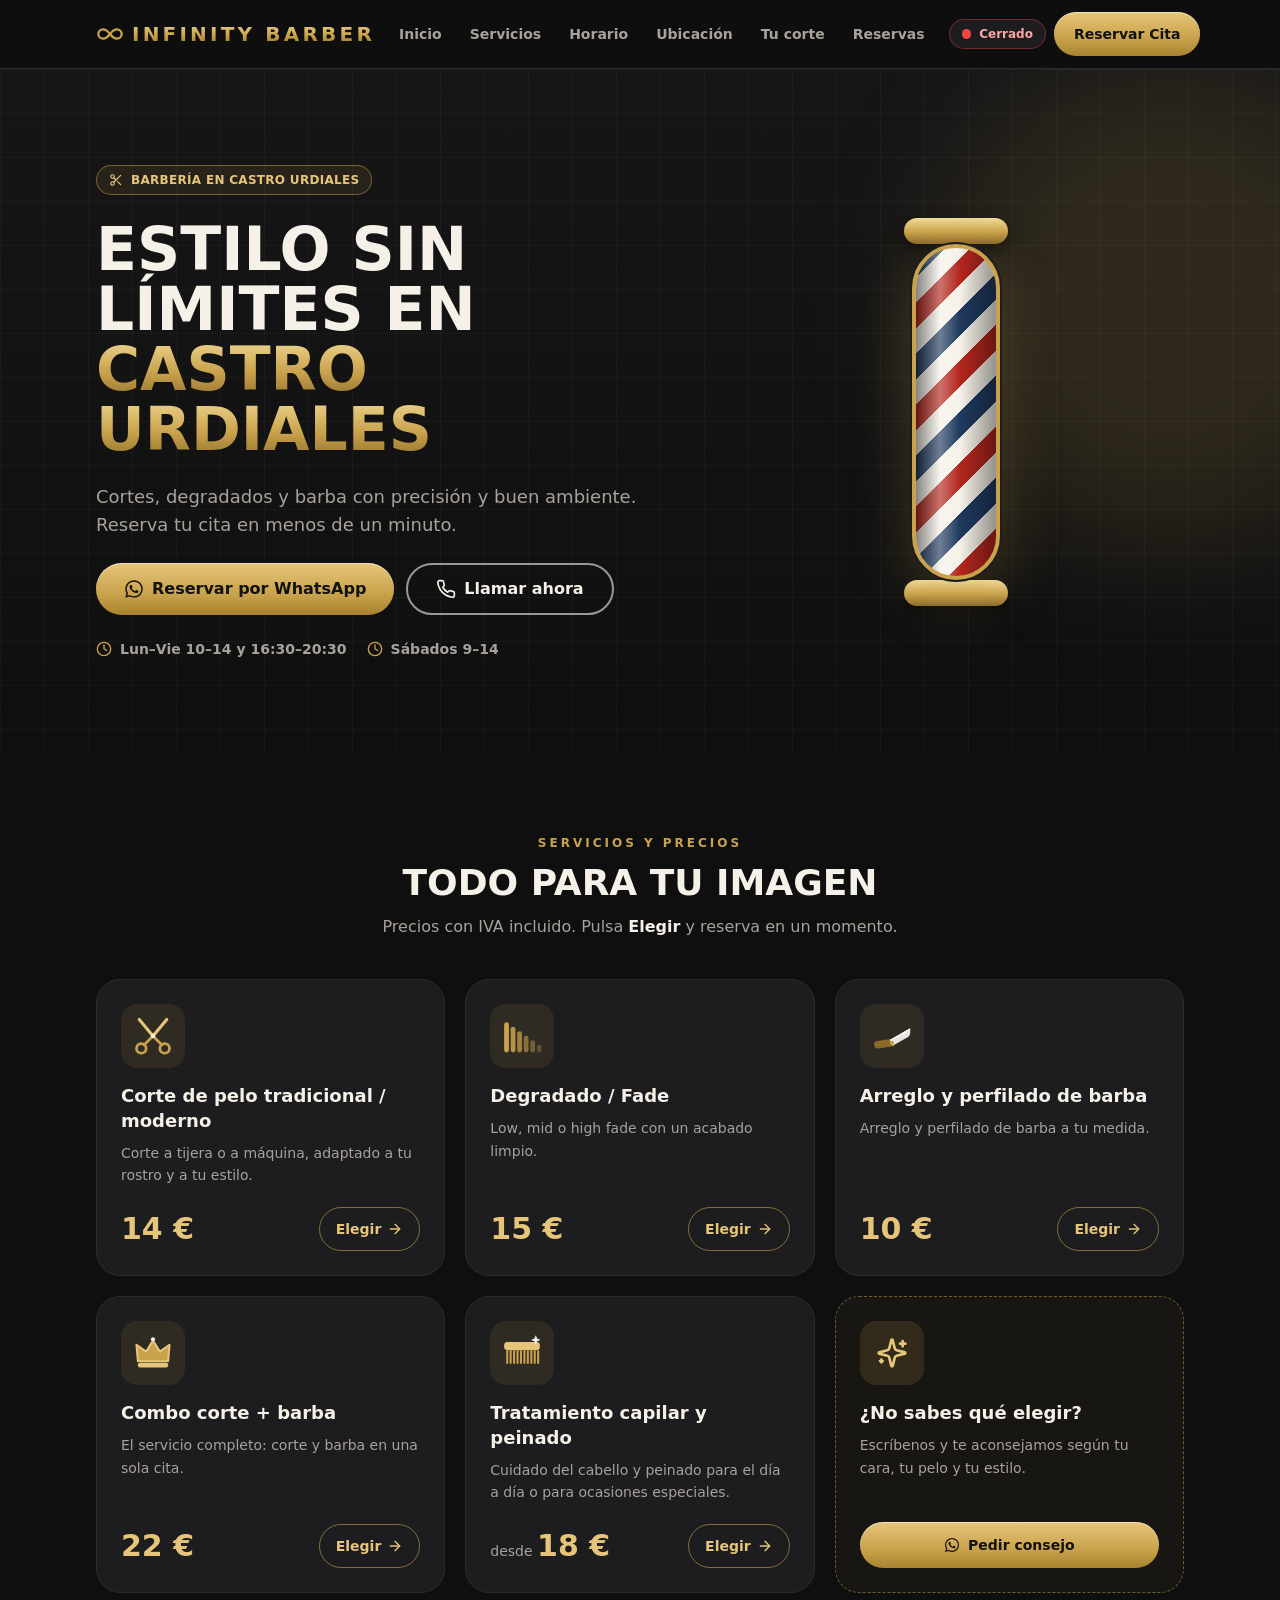
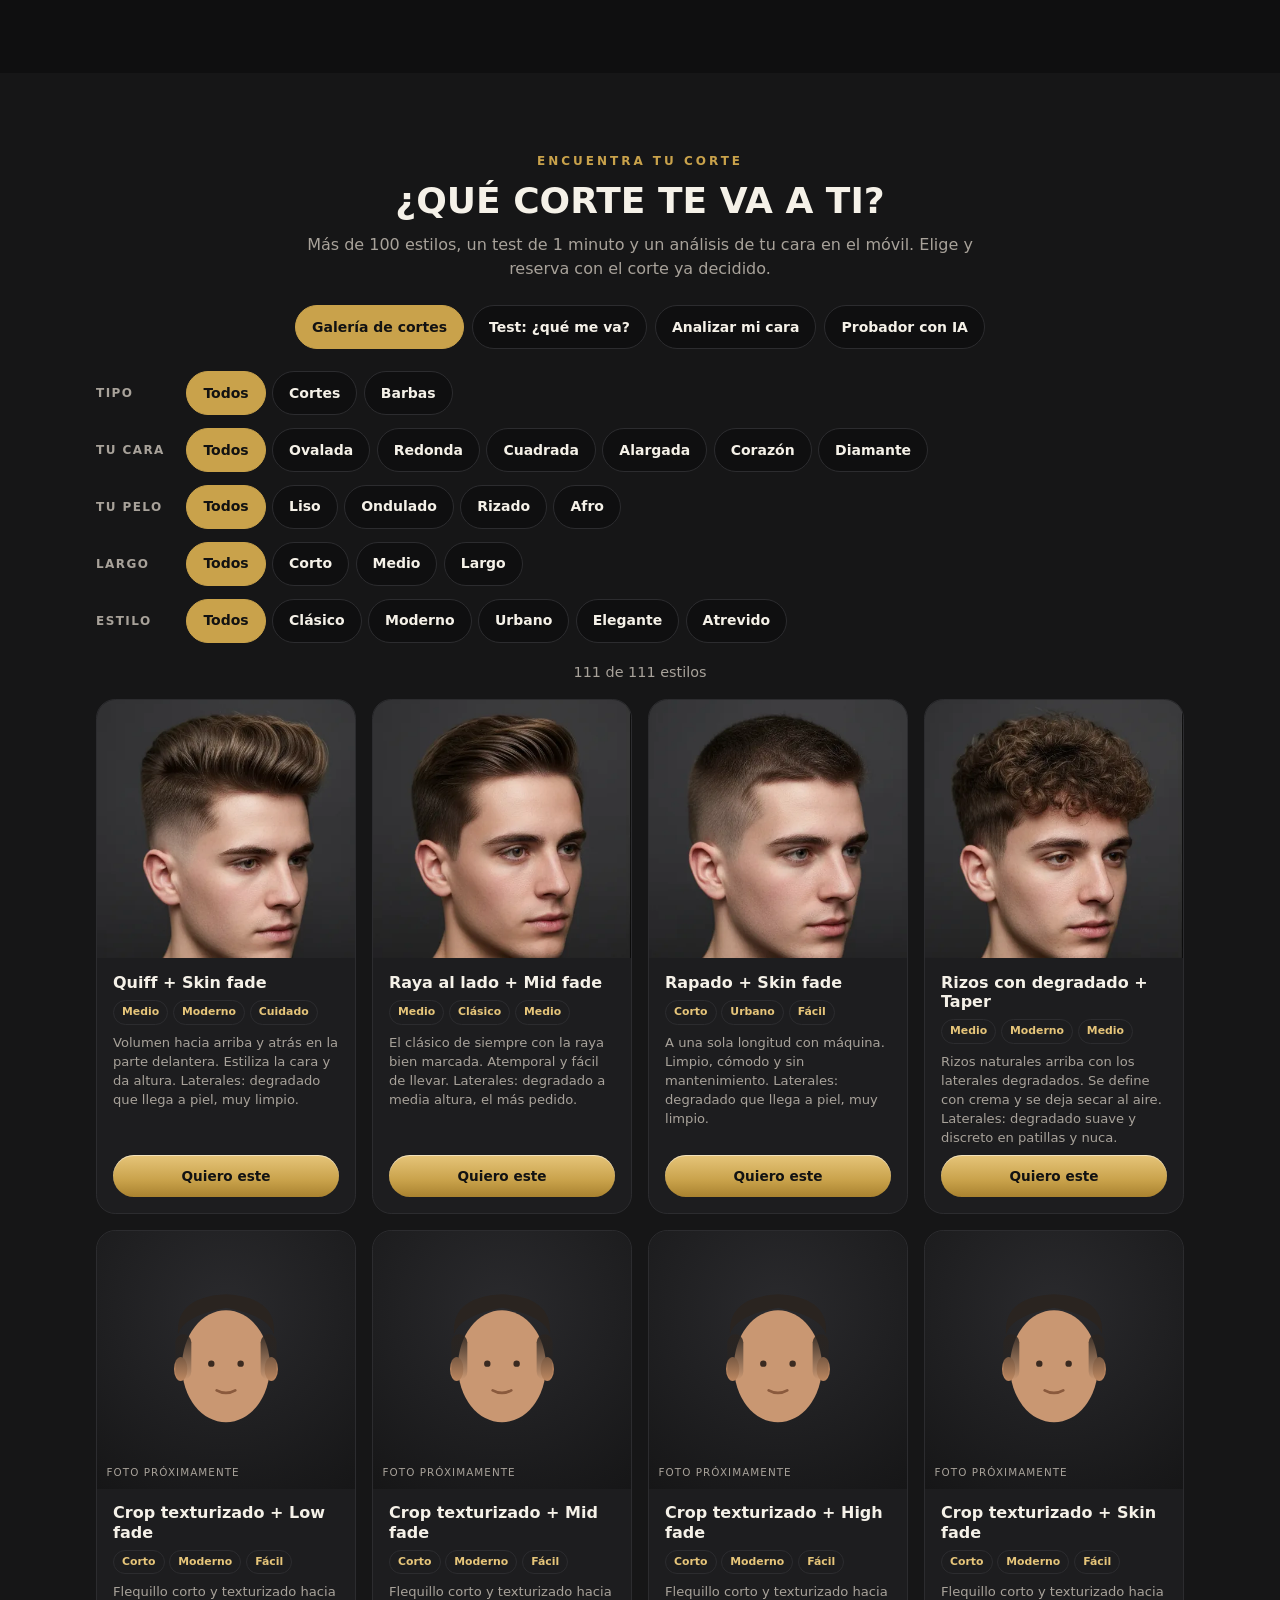
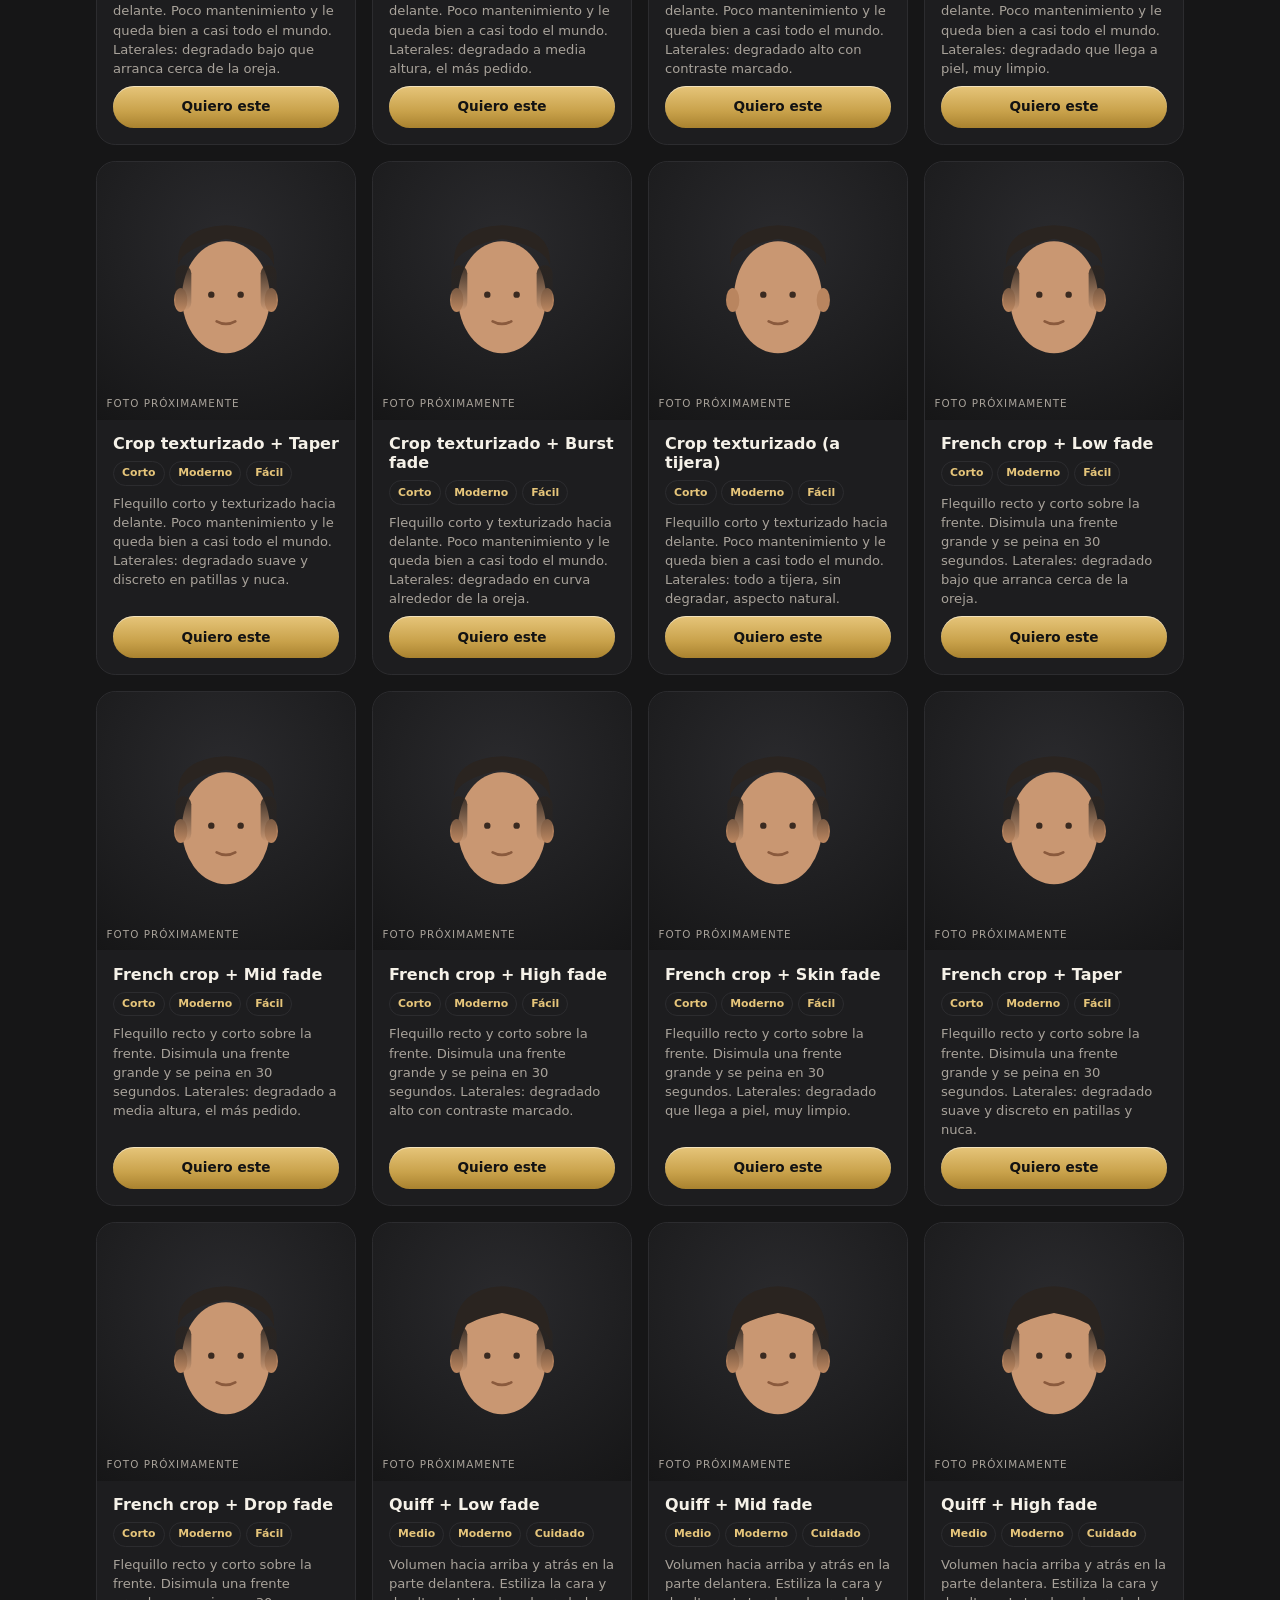
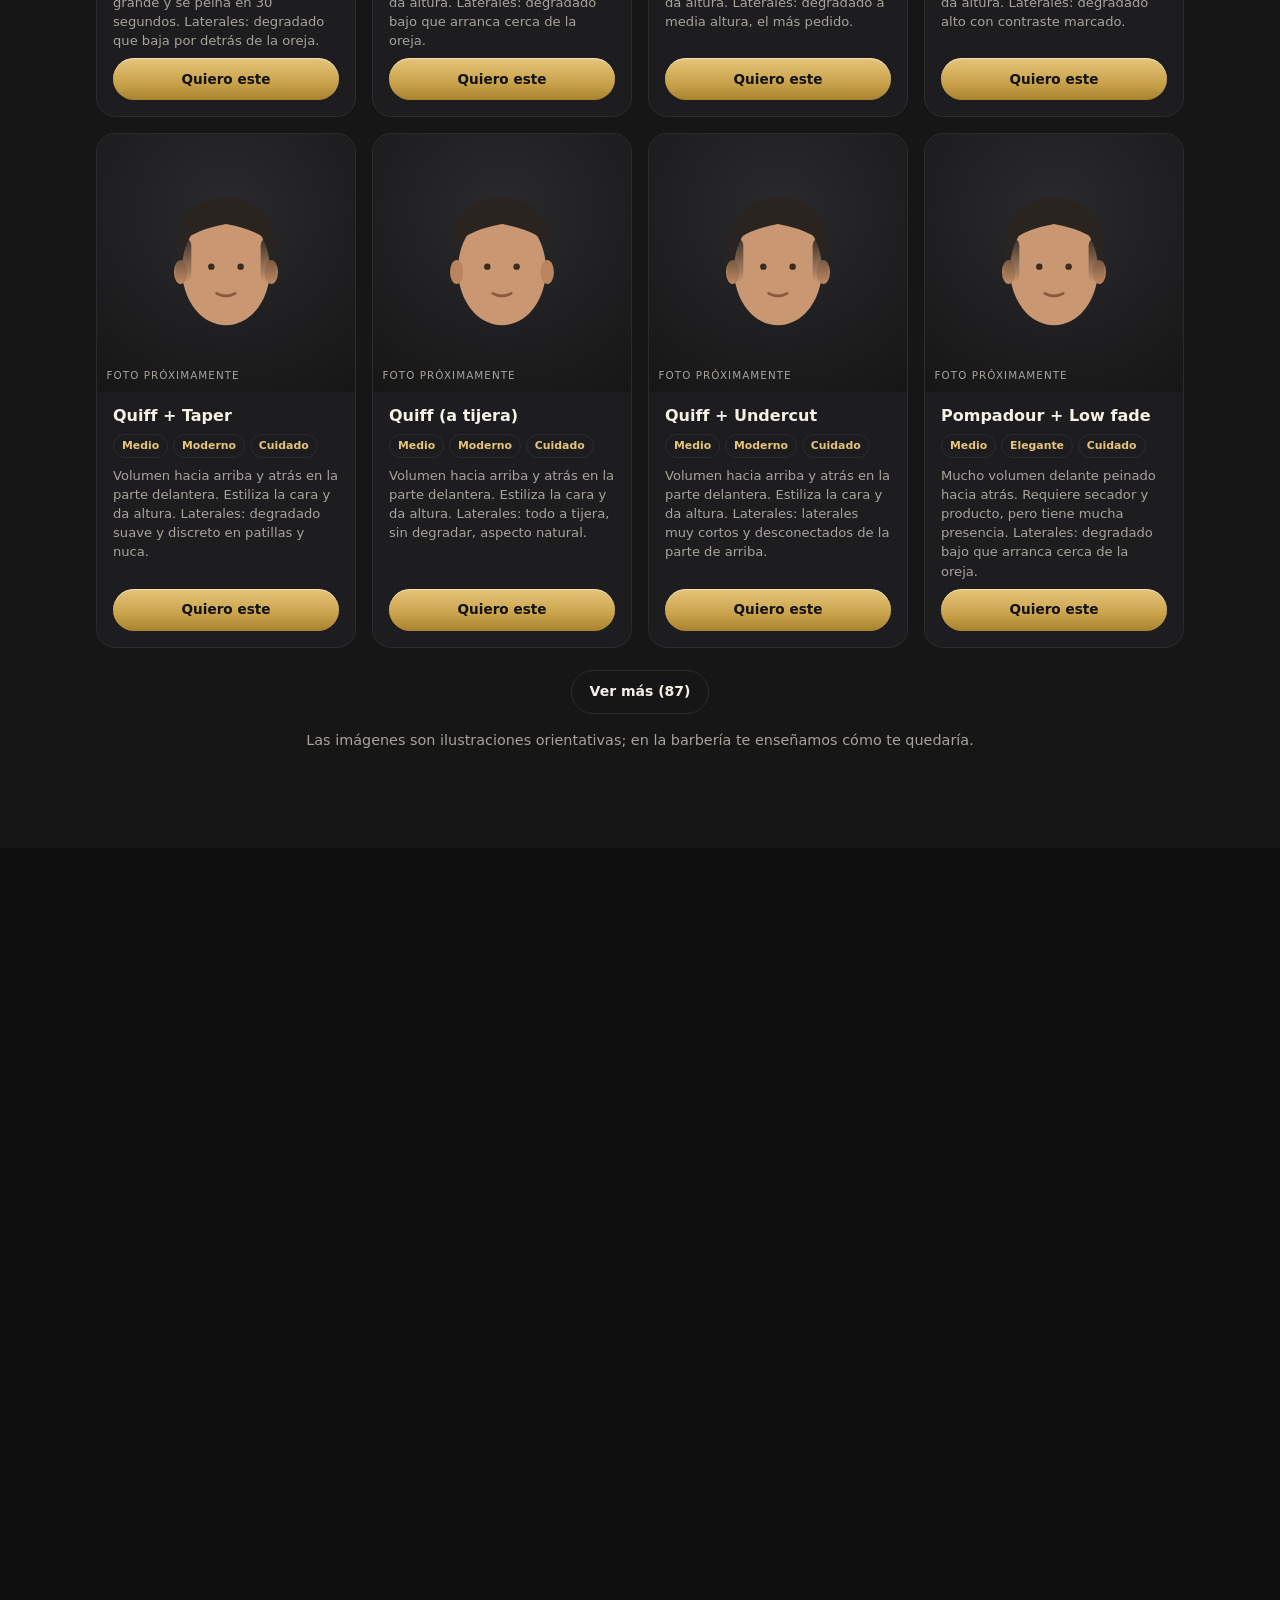
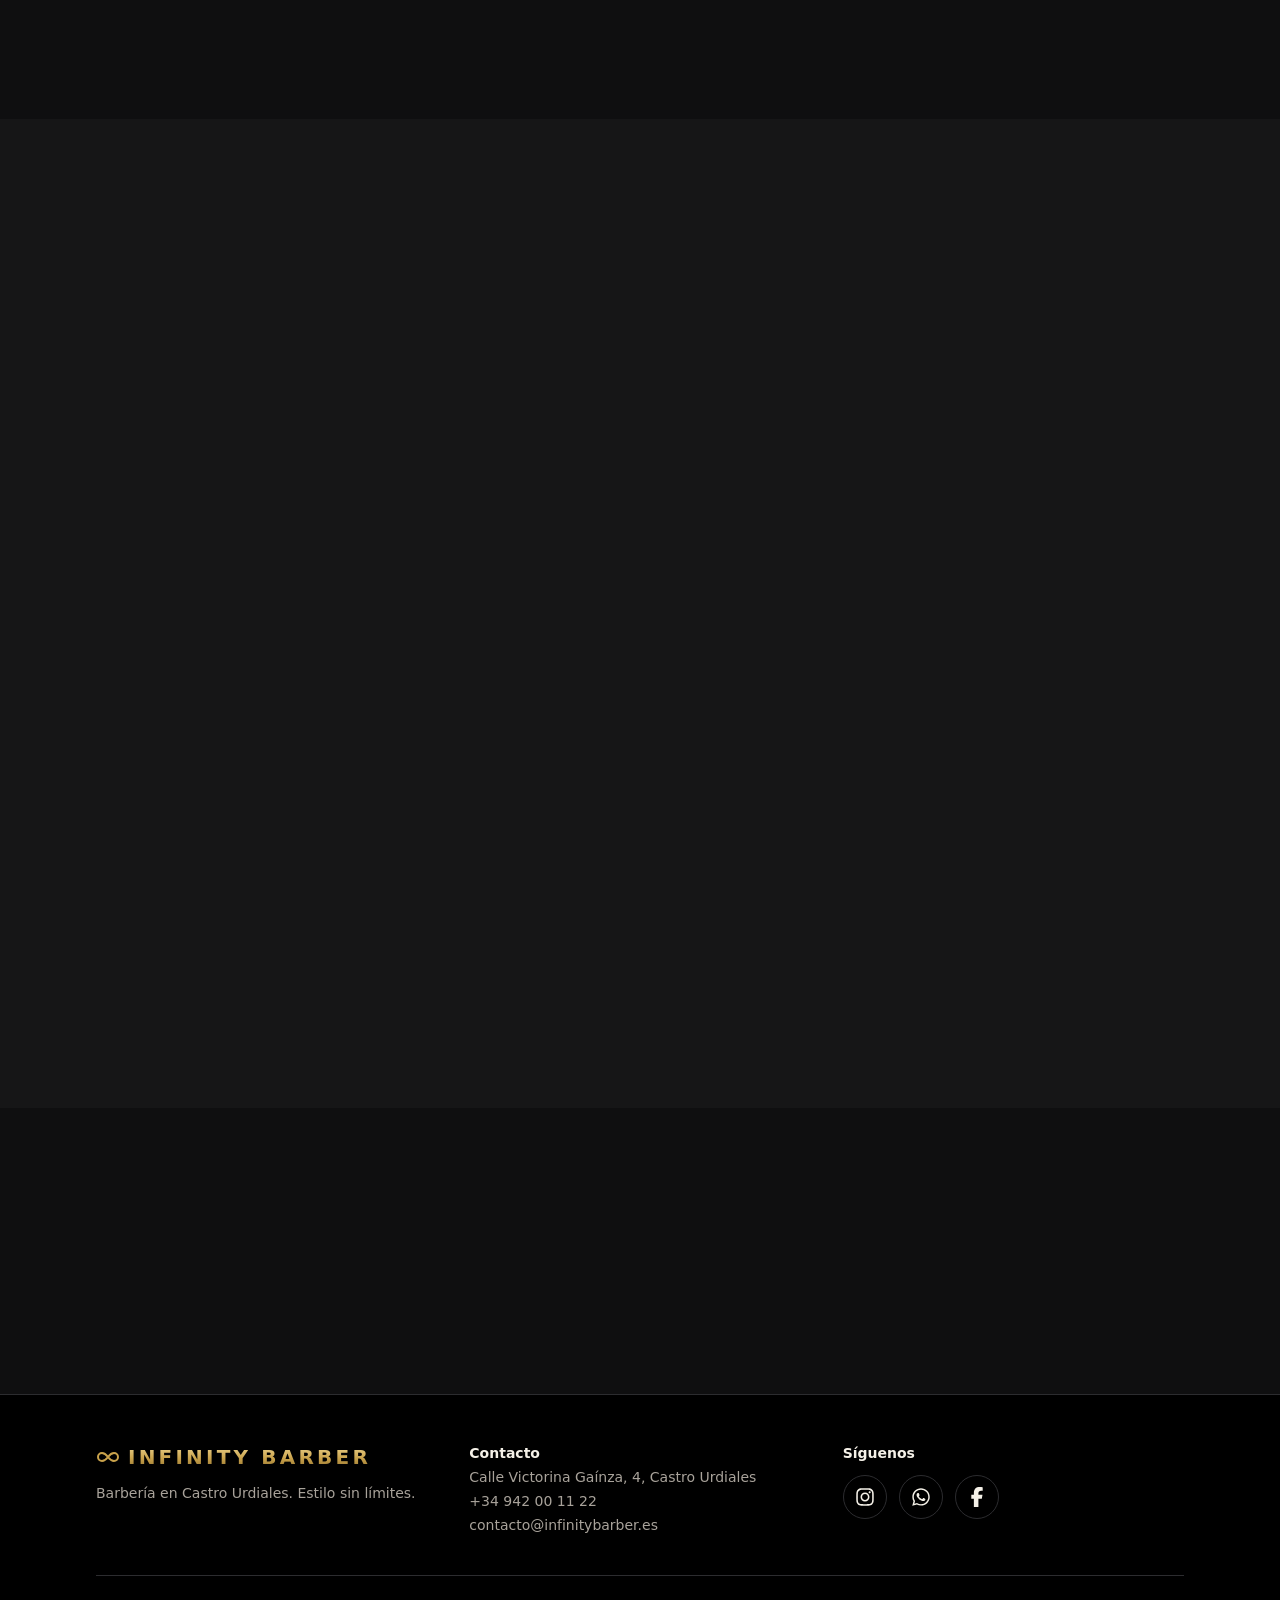
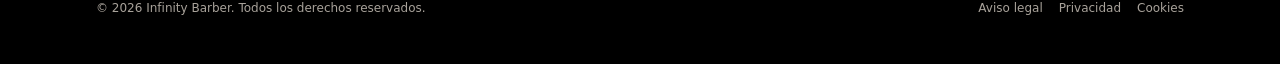
==== index.html @ 57708a1e "refactor(web): remove duplicated fade guide section Co-Authored-By: Claude Sonnet 5.5 <noreply@anthr" ====
<!DOCTYPE html>
<html lang="es" class="scroll-smooth">
<head>
<meta charset="utf-8">
<meta name="viewport" content="width=device-width, initial-scale=1">
<title>Barbería en Castro Urdiales | Infinity Barber</title>
<meta name="description" content="Infinity Barber, barbería en Castro Urdiales: cortes, degradados, arreglo de barba y peinados. Calle Victorina Gaínza, 4. Reserva tu cita por WhatsApp o teléfono.">
<meta name="robots" content="index, follow">
<meta name="theme-color" content="#0F0F10">
<link rel="icon" href="data:image/svg+xml,%3Csvg xmlns='http://www.w3.org/2000/svg' viewBox='0 0 64 64'%3E%3Crect width='64' height='64' rx='14' fill='%230F0F10'/%3E%3Cpath d='M16 32c0-7 5-12 11-12 8 0 10 24 21 24 6 0 8-5 8-12s-2-12-8-12c-11 0-13 24-21 24-6 0-11-5-11-12z' fill='none' stroke='%23C9A24B' stroke-width='5' stroke-linecap='round'/%3E%3C/svg%3E">
<meta property="og:type" content="website">
<meta property="og:title" content="Infinity Barber | Barbería en Castro Urdiales">
<meta property="og:description" content="Estilo sin límites en Castro Urdiales. Cortes, fades y barba. Reserva por WhatsApp.">
<meta property="og:locale" content="es_ES">
<style>*,:after,:before{--tw-border-spacing-x:0;--tw-border-spacing-y:0;--tw-translate-x:0;--tw-translate-y:0;--tw-rotate:0;--tw-skew-x:0;--tw-skew-y:0;--tw-scale-x:1;--tw-scale-y:1;--tw-pan-x: ;--tw-pan-y: ;--tw-pinch-zoom: ;--tw-scroll-snap-strictness:proximity;--tw-gradient-from-position: ;--tw-gradient-via-position: ;--tw-gradient-to-position: ;--tw-ordinal: ;--tw-slashed-zero: ;--tw-numeric-figure: ;--tw-numeric-spacing: ;--tw-numeric-fraction: ;--tw-ring-inset: ;--tw-ring-offset-width:0px;--tw-ring-offset-color:#fff;--tw-ring-color:rgba(59,130,246,.5);--tw-ring-offset-shadow:0 0 #0000;--tw-ring-shadow:0 0 #0000;--tw-shadow:0 0 #0000;--tw-shadow-colored:0 0 #0000;--tw-blur: ;--tw-brightness: ;--tw-contrast: ;--tw-grayscale: ;--tw-hue-rotate: ;--tw-invert: ;--tw-saturate: ;--tw-sepia: ;--tw-drop-shadow: ;--tw-backdrop-blur: ;--tw-backdrop-brightness: ;--tw-backdrop-contrast: ;--tw-backdrop-grayscale: ;--tw-backdrop-hue-rotate: ;--tw-backdrop-invert: ;--tw-backdrop-opacity: ;--tw-backdrop-saturate: ;--tw-backdrop-sepia: ;--tw-contain-size: ;--tw-contain-layout: ;--tw-contain-paint: ;--tw-contain-style: }::backdrop{--tw-border-spacing-x:0;--tw-border-spacing-y:0;--tw-translate-x:0;--tw-translate-y:0;--tw-rotate:0;--tw-skew-x:0;--tw-skew-y:0;--tw-scale-x:1;--tw-scale-y:1;--tw-pan-x: ;--tw-pan-y: ;--tw-pinch-zoom: ;--tw-scroll-snap-strictness:proximity;--tw-gradient-from-position: ;--tw-gradient-via-position: ;--tw-gradient-to-position: ;--tw-ordinal: ;--tw-slashed-zero: ;--tw-numeric-figure: ;--tw-numeric-spacing: ;--tw-numeric-fraction: ;--tw-ring-inset: ;--tw-ring-offset-width:0px;--tw-ring-offset-color:#fff;--tw-ring-color:rgba(59,130,246,.5);--tw-ring-offset-shadow:0 0 #0000;--tw-ring-shadow:0 0 #0000;--tw-shadow:0 0 #0000;--tw-shadow-colored:0 0 #0000;--tw-blur: ;--tw-brightness: ;--tw-contrast: ;--tw-grayscale: ;--tw-hue-rotate: ;--tw-invert: ;--tw-saturate: ;--tw-sepia: ;--tw-drop-shadow: ;--tw-backdrop-blur: ;--tw-backdrop-brightness: ;--tw-backdrop-contrast: ;--tw-backdrop-grayscale: ;--tw-backdrop-hue-rotate: ;--tw-backdrop-invert: ;--tw-backdrop-opacity: ;--tw-backdrop-saturate: ;--tw-backdrop-sepia: ;--tw-contain-size: ;--tw-contain-layout: ;--tw-contain-paint: ;--tw-contain-style: }/*! tailwindcss v3.4.19 | MIT License | https://tailwindcss.com*/*,:after,:before{box-sizing:border-box;border:0 solid #e5e7eb}:after,:before{--tw-content:""}:host,html{line-height:1.5;-webkit-text-size-adjust:100%;-moz-tab-size:4;-o-tab-size:4;tab-size:4;font-family:system-ui,-apple-system,Segoe UI,Roboto,Helvetica Neue,Arial,sans-serif;font-feature-settings:normal;font-variation-settings:normal;-webkit-tap-highlight-color:transparent}body{margin:0;line-height:inherit}hr{height:0;color:inherit;border-top-width:1px}abbr:where([title]){-webkit-text-decoration:underline dotted;text-decoration:underline dotted}h1,h2,h3,h4,h5,h6{font-size:inherit;font-weight:inherit}a{color:inherit;text-decoration:inherit}b,strong{font-weight:bolder}code,kbd,pre,samp{font-family:ui-monospace,SFMono-Regular,Menlo,Monaco,Consolas,Liberation Mono,Courier New,monospace;font-feature-settings:normal;font-variation-settings:normal;font-size:1em}small{font-size:80%}sub,sup{font-size:75%;line-height:0;position:relative;vertical-align:baseline}sub{bottom:-.25em}sup{top:-.5em}table{text-indent:0;border-color:inherit;border-collapse:collapse}button,input,optgroup,select,textarea{font-family:inherit;font-feature-settings:inherit;font-variation-settings:inherit;font-size:100%;font-weight:inherit;line-height:inherit;letter-spacing:inherit;color:inherit;margin:0;padding:0}button,select{text-transform:none}button,input:where([type=button]),input:where([type=reset]),input:where([type=submit]){-webkit-appearance:button;background-color:transparent;background-image:none}:-moz-focusring{outline:auto}:-moz-ui-invalid{box-shadow:none}progress{vertical-align:baseline}::-webkit-inner-spin-button,::-webkit-outer-spin-button{height:auto}[type=search]{-webkit-appearance:textfield;outline-offset:-2px}::-webkit-search-decoration{-webkit-appearance:none}::-webkit-file-upload-button{-webkit-appearance:button;font:inherit}summary{display:list-item}blockquote,dd,dl,figure,h1,h2,h3,h4,h5,h6,hr,p,pre{margin:0}fieldset{margin:0}fieldset,legend{padding:0}menu,ol,ul{list-style:none;margin:0;padding:0}dialog{padding:0}textarea{resize:vertical}input::-moz-placeholder,textarea::-moz-placeholder{opacity:1;color:#9ca3af}input::placeholder,textarea::placeholder{opacity:1;color:#9ca3af}[role=button],button{cursor:pointer}:disabled{cursor:default}audio,canvas,embed,iframe,img,object,svg,video{display:block;vertical-align:middle}img,video{max-width:100%;height:auto}[hidden]:where(:not([hidden=until-found])){display:none}.sr-only{position:absolute;width:1px;height:1px;padding:0;margin:-1px;overflow:hidden;clip:rect(0,0,0,0);white-space:nowrap;border-width:0}.fixed{position:fixed}.absolute{position:absolute}.relative{position:relative}.sticky{position:sticky}.inset-0{inset:0}.inset-x-0{left:0;right:0}.-right-32{right:-8rem}.bottom-0{bottom:0}.top-0{top:0}.isolate{isolation:isolate}.-z-10{z-index:-10}.-z-20{z-index:-20}.z-50{z-index:50}.mx-auto{margin-left:auto;margin-right:auto}.mb-4{margin-bottom:1rem}.mt-1{margin-top:.25rem}.mt-10{margin-top:2.5rem}.mt-2{margin-top:.5rem}.mt-3{margin-top:.75rem}.mt-4{margin-top:1rem}.mt-5{margin-top:1.25rem}.mt-6{margin-top:1.5rem}.block{display:block}.flex{display:flex}.inline-flex{display:inline-flex}.table{display:table}.grid{display:grid}.hidden{display:none}.aspect-square{aspect-ratio:1/1}.h-10{height:2.5rem}.h-11{height:2.75rem}.h-16{height:4rem}.h-3\.5{height:.875rem}.h-4{height:1rem}.h-5{height:1.25rem}.h-6{height:1.5rem}.h-7{height:1.75rem}.h-8{height:2rem}.h-\[30rem\]{height:30rem}.h-full{height:100%}.max-h-\[85vh\]{max-height:85vh}.min-h-\[1\.25rem\]{min-height:1.25rem}.min-h-\[360px\]{min-height:360px}.min-h-\[44px\]{min-height:44px}.min-h-\[46px\]{min-height:46px}.min-h-\[48px\]{min-height:48px}.min-h-\[50px\]{min-height:50px}.min-h-\[52px\]{min-height:52px}.min-h-\[54px\]{min-height:54px}.w-10{width:2.5rem}.w-11{width:2.75rem}.w-16{width:4rem}.w-3\.5{width:.875rem}.w-4{width:1rem}.w-5{width:1.25rem}.w-6{width:1.5rem}.w-7{width:1.75rem}.w-8{width:2rem}.w-\[30rem\]{width:30rem}.w-\[calc\(100\%-2rem\)\]{width:calc(100% - 2rem)}.w-full{width:100%}.max-w-2xl{max-width:42rem}.max-w-3xl{max-width:48rem}.max-w-5xl{max-width:64rem}.max-w-6xl{max-width:72rem}.max-w-sm{max-width:24rem}.max-w-xl{max-width:36rem}.flex-1{flex:1 1 0%}.flex-none{flex:none}.transform{transform:translate(var(--tw-translate-x),var(--tw-translate-y)) rotate(var(--tw-rotate)) skewX(var(--tw-skew-x)) skewY(var(--tw-skew-y)) scaleX(var(--tw-scale-x)) scaleY(var(--tw-scale-y))}.cursor-pointer{cursor:pointer}.scroll-mt-24{scroll-margin-top:6rem}.list-disc{list-style-type:disc}.flex-col{flex-direction:column}.flex-wrap{flex-wrap:wrap}.items-start{align-items:flex-start}.items-center{align-items:center}.justify-center{justify-content:center}.justify-between{justify-content:space-between}.gap-1{gap:.25rem}.gap-1\.5{gap:.375rem}.gap-10{gap:2.5rem}.gap-2{gap:.5rem}.gap-3{gap:.75rem}.gap-4{gap:1rem}.gap-5{gap:1.25rem}.gap-6{gap:1.5rem}.gap-8{gap:2rem}.gap-x-5{-moz-column-gap:1.25rem;column-gap:1.25rem}.gap-y-2{row-gap:.5rem}.space-y-1>:not([hidden])~:not([hidden]){--tw-space-y-reverse:0;margin-top:calc(.25rem*(1 - var(--tw-space-y-reverse)));margin-bottom:calc(.25rem*var(--tw-space-y-reverse))}.space-y-1\.5>:not([hidden])~:not([hidden]){--tw-space-y-reverse:0;margin-top:calc(.375rem*(1 - var(--tw-space-y-reverse)));margin-bottom:calc(.375rem*var(--tw-space-y-reverse))}.space-y-2>:not([hidden])~:not([hidden]){--tw-space-y-reverse:0;margin-top:calc(.5rem*(1 - var(--tw-space-y-reverse)));margin-bottom:calc(.5rem*var(--tw-space-y-reverse))}.space-y-4>:not([hidden])~:not([hidden]){--tw-space-y-reverse:0;margin-top:calc(1rem*(1 - var(--tw-space-y-reverse)));margin-bottom:calc(1rem*var(--tw-space-y-reverse))}.space-y-5>:not([hidden])~:not([hidden]){--tw-space-y-reverse:0;margin-top:calc(1.25rem*(1 - var(--tw-space-y-reverse)));margin-bottom:calc(1.25rem*var(--tw-space-y-reverse))}.space-y-6>:not([hidden])~:not([hidden]){--tw-space-y-reverse:0;margin-top:calc(1.5rem*(1 - var(--tw-space-y-reverse)));margin-bottom:calc(1.5rem*var(--tw-space-y-reverse))}.overflow-hidden{overflow:hidden}.overflow-y-auto{overflow-y:auto}.scroll-smooth{scroll-behavior:smooth}.whitespace-nowrap{white-space:nowrap}.break-all{word-break:break-all}.rounded{border-radius:.25rem}.rounded-2xl{border-radius:1rem}.rounded-3xl{border-radius:1.5rem}.rounded-\[calc\(1\.5rem-1px\)\]{border-radius:calc(1.5rem - 1px)}.rounded-full{border-radius:9999px}.rounded-xl{border-radius:.75rem}.border{border-width:1px}.border-0{border-width:0}.border-2{border-width:2px}.border-b{border-bottom-width:1px}.border-t{border-top-width:1px}.border-dashed{border-style:dashed}.border-bone\/60{border-color:hsla(42,39%,94%,.6)}.border-gold{--tw-border-opacity:1;border-color:rgb(201 162 75/var(--tw-border-opacity,1))}.border-gold\/50{border-color:rgba(201,162,75,.5)}.border-gold\/60{border-color:rgba(201,162,75,.6)}.border-line{--tw-border-opacity:1;border-color:rgb(44 44 47/var(--tw-border-opacity,1))}.border-white\/20{border-color:hsla(0,0%,100%,.2)}.bg-black{--tw-bg-opacity:1;background-color:rgb(0 0 0/var(--tw-bg-opacity,1))}.bg-bone{--tw-bg-opacity:1;background-color:rgb(245 241 232/var(--tw-bg-opacity,1))}.bg-card{--tw-bg-opacity:1;background-color:rgb(29 29 31/var(--tw-bg-opacity,1))}.bg-coal{--tw-bg-opacity:1;background-color:rgb(22 22 23/var(--tw-bg-opacity,1))}.bg-gold{--tw-bg-opacity:1;background-color:rgb(201 162 75/var(--tw-bg-opacity,1))}.bg-gold\/10{background-color:rgba(201,162,75,.1)}.bg-gold\/15{background-color:rgba(201,162,75,.15)}.bg-gold\/20{background-color:rgba(201,162,75,.2)}.bg-gold\/5{background-color:rgba(201,162,75,.05)}.bg-ink{--tw-bg-opacity:1;background-color:rgb(15 15 16/var(--tw-bg-opacity,1))}.bg-ink\/90{background-color:rgba(15,15,16,.9)}.bg-ink\/95{background-color:rgba(15,15,16,.95)}.bg-gradient-to-b{background-image:linear-gradient(to bottom,var(--tw-gradient-stops))}.bg-gradient-to-br{background-image:linear-gradient(to bottom right,var(--tw-gradient-stops))}.from-card{--tw-gradient-from:#1d1d1f var(--tw-gradient-from-position);--tw-gradient-to:rgba(29,29,31,0) var(--tw-gradient-to-position);--tw-gradient-stops:var(--tw-gradient-from),var(--tw-gradient-to)}.from-coal{--tw-gradient-from:#161617 var(--tw-gradient-from-position);--tw-gradient-to:rgba(22,22,23,0) var(--tw-gradient-to-position);--tw-gradient-stops:var(--tw-gradient-from),var(--tw-gradient-to)}.from-gold{--tw-gradient-from:#c9a24b var(--tw-gradient-from-position);--tw-gradient-to:rgba(201,162,75,0) var(--tw-gradient-to-position);--tw-gradient-stops:var(--tw-gradient-from),var(--tw-gradient-to)}.via-gold-dark{--tw-gradient-to:rgba(138,106,42,0) var(--tw-gradient-to-position);--tw-gradient-stops:var(--tw-gradient-from),#8a6a2a var(--tw-gradient-via-position),var(--tw-gradient-to)}.to-gold\/40{--tw-gradient-to:rgba(201,162,75,.4) var(--tw-gradient-to-position)}.to-ink{--tw-gradient-to:#0f0f10 var(--tw-gradient-to-position)}.p-0{padding:0}.p-2\.5{padding:.625rem}.p-3{padding:.75rem}.p-5{padding:1.25rem}.p-6{padding:1.5rem}.p-px{padding:1px}.px-1{padding-left:.25rem;padding-right:.25rem}.px-3{padding-left:.75rem;padding-right:.75rem}.px-4{padding-left:1rem;padding-right:1rem}.px-5{padding-left:1.25rem;padding-right:1.25rem}.px-6{padding-left:1.5rem;padding-right:1.5rem}.px-7{padding-left:1.75rem;padding-right:1.75rem}.py-1\.5{padding-top:.375rem;padding-bottom:.375rem}.py-12{padding-top:3rem;padding-bottom:3rem}.py-14{padding-top:3.5rem;padding-bottom:3.5rem}.py-2{padding-top:.5rem;padding-bottom:.5rem}.py-3{padding-top:.75rem;padding-bottom:.75rem}.pb-24{padding-bottom:6rem}.pl-5{padding-left:1.25rem}.pr-4{padding-right:1rem}.pt-6{padding-top:1.5rem}.text-left{text-align:left}.text-center{text-align:center}.font-sans{font-family:system-ui,-apple-system,Segoe UI,Roboto,Helvetica Neue,Arial,sans-serif}.text-2xl{font-size:1.5rem;line-height:2rem}.text-3xl{font-size:1.875rem;line-height:2.25rem}.text-4xl{font-size:2.25rem;line-height:2.5rem}.text-base{font-size:1rem;line-height:1.5rem}.text-lg{font-size:1.125rem;line-height:1.75rem}.text-sm{font-size:.875rem;line-height:1.25rem}.text-xl{font-size:1.25rem;line-height:1.75rem}.text-xs{font-size:.75rem;line-height:1rem}.font-black{font-weight:900}.font-bold{font-weight:700}.font-extrabold{font-weight:800}.font-normal{font-weight:400}.font-semibold{font-weight:600}.uppercase{text-transform:uppercase}.not-italic{font-style:normal}.leading-\[1\.02\]{line-height:1.02}.leading-relaxed{line-height:1.625}.leading-snug{line-height:1.375}.leading-tight{line-height:1.25}.tracking-\[0\.16em\]{letter-spacing:.16em}.tracking-\[0\.25em\]{letter-spacing:.25em}.tracking-wide{letter-spacing:.025em}.text-bone{--tw-text-opacity:1;color:rgb(245 241 232/var(--tw-text-opacity,1))}.text-gold{--tw-text-opacity:1;color:rgb(201 162 75/var(--tw-text-opacity,1))}.text-gold-light{--tw-text-opacity:1;color:rgb(230 197 122/var(--tw-text-opacity,1))}.text-ink{--tw-text-opacity:1;color:rgb(15 15 16/var(--tw-text-opacity,1))}.text-mute{--tw-text-opacity:1;color:rgb(168 162 154/var(--tw-text-opacity,1))}.underline{text-decoration-line:underline}.underline-offset-2{text-underline-offset:2px}.antialiased{-webkit-font-smoothing:antialiased;-moz-osx-font-smoothing:grayscale}.shadow-2xl{--tw-shadow:0 25px 50px -12px rgba(0,0,0,.25);--tw-shadow-colored:0 25px 50px -12px var(--tw-shadow-color)}.shadow-2xl,.shadow-lg{box-shadow:var(--tw-ring-offset-shadow,0 0 #0000),var(--tw-ring-shadow,0 0 #0000),var(--tw-shadow)}.shadow-lg{--tw-shadow:0 10px 15px -3px rgba(0,0,0,.1),0 4px 6px -4px rgba(0,0,0,.1);--tw-shadow-colored:0 10px 15px -3px var(--tw-shadow-color),0 4px 6px -4px var(--tw-shadow-color)}.shadow-black\/40{--tw-shadow-color:rgba(0,0,0,.4);--tw-shadow:var(--tw-shadow-colored)}.shadow-gold\/10{--tw-shadow-color:rgba(201,162,75,.1);--tw-shadow:var(--tw-shadow-colored)}.blur-3xl{--tw-blur:blur(64px)}.blur-3xl,.filter{filter:var(--tw-blur) var(--tw-brightness) var(--tw-contrast) var(--tw-grayscale) var(--tw-hue-rotate) var(--tw-invert) var(--tw-saturate) var(--tw-sepia) var(--tw-drop-shadow)}.backdrop-blur{--tw-backdrop-blur:blur(8px);-webkit-backdrop-filter:var(--tw-backdrop-blur) var(--tw-backdrop-brightness) var(--tw-backdrop-contrast) var(--tw-backdrop-grayscale) var(--tw-backdrop-hue-rotate) var(--tw-backdrop-invert) var(--tw-backdrop-opacity) var(--tw-backdrop-saturate) var(--tw-backdrop-sepia);backdrop-filter:var(--tw-backdrop-blur) var(--tw-backdrop-brightness) var(--tw-backdrop-contrast) var(--tw-backdrop-grayscale) var(--tw-backdrop-hue-rotate) var(--tw-backdrop-invert) var(--tw-backdrop-opacity) var(--tw-backdrop-saturate) var(--tw-backdrop-sepia)}.transition{transition-property:color,background-color,border-color,text-decoration-color,fill,stroke,opacity,box-shadow,transform,filter,-webkit-backdrop-filter;transition-property:color,background-color,border-color,text-decoration-color,fill,stroke,opacity,box-shadow,transform,filter,backdrop-filter;transition-property:color,background-color,border-color,text-decoration-color,fill,stroke,opacity,box-shadow,transform,filter,backdrop-filter,-webkit-backdrop-filter;transition-timing-function:cubic-bezier(.4,0,.2,1);transition-duration:.15s}html{scroll-behavior:smooth}section[id]{scroll-margin-top:5.5rem}.ic{fill:none;stroke:currentColor;stroke-width:2;stroke-linecap:round;stroke-linejoin:round}.ic,.icf{flex:none}.icf{fill:currentColor}.bi{width:100%;height:100%;overflow:visible}.reveal{opacity:0;transform:translateY(16px);transition:opacity .6s ease,transform .6s ease}.reveal.is-visible{opacity:1;transform:none}.btn-gold{background:linear-gradient(180deg,#e6c57a,#c9a24b 60%,#a9822f);color:#121212;font-weight:800;box-shadow:inset 0 1px 0 hsla(0,0%,100%,.5)}.btn-gold:hover{filter:brightness(1.08)}.text-gold-grad{background:linear-gradient(180deg,#f3dc9a,#c9a24b 55%,#8a6a2a);-webkit-background-clip:text;background-clip:text;color:transparent;-webkit-text-fill-color:transparent}.bl-a,.bl-b{transform-box:view-box;transform-origin:32px 32px}.bl-a{animation:cutA 2.6s ease-in-out infinite}.bl-b{animation:cutB 2.6s ease-in-out infinite}@keyframes cutA{0%,to{transform:rotate(-7deg)}50%{transform:rotate(9deg)}}@keyframes cutB{0%,to{transform:rotate(7deg)}50%{transform:rotate(-9deg)}}.fbar{transform-box:fill-box;transform-origin:bottom;animation:fbar 2.4s ease-in-out infinite}@keyframes fbar{0%,to{transform:scaleY(1)}50%{transform:scaleY(.72)}}.rz{transform-box:view-box;transform-origin:32px 42px;animation:rz 3.2s ease-in-out infinite}@keyframes rz{0%,to{transform:rotate(-12deg)}50%{transform:rotate(8deg)}}.tooth{transform-box:fill-box;transform-origin:top;animation:tooth 1.8s ease-in-out infinite}@keyframes tooth{0%,to{transform:scaleY(1)}50%{transform:scaleY(.8)}}.twinkle{transform-box:fill-box;transform-origin:center;animation:twinkle 2.2s ease-in-out infinite}@keyframes twinkle{0%,to{transform:scale(1);opacity:1}50%{transform:scale(1.5);opacity:.5}}.svc:hover .bl-a,.svc:hover .bl-b{animation-duration:.8s}.svc:hover .fbar{animation-duration:.9s}.svc:hover .rz{animation-duration:1.2s}.pole{position:relative;width:5.5rem;height:21rem;border-radius:2.75rem;overflow:hidden;border:4px solid #c9a24b;box-shadow:0 0 0 2px #1d1d1f,0 20px 60px rgba(201,162,75,.25);background:repeating-linear-gradient(-45deg,#b3261e 0 18px,#f5f1e8 18px 36px,#1f3a5f 36px 54px,#f5f1e8 54px 72px);background-size:100% 102px;animation:pole 3.2s linear infinite}.pole:after{content:"";position:absolute;inset:0;background:linear-gradient(90deg,rgba(0,0,0,.45),hsla(0,0%,100%,.35) 30%,transparent 55%,rgba(0,0,0,.4))}@keyframes pole{to{background-position:0 102px}}.pole-cap{width:6.5rem;height:1.6rem;border-radius:9999px;background:linear-gradient(180deg,#f3dc9a,#c9a24b 55%,#8a6a2a);box-shadow:0 6px 14px rgba(0,0,0,.5)}.float{animation:float 6s ease-in-out infinite}@keyframes float{0%,to{transform:translateY(0)}50%{transform:translateY(-8px)}}.estado{background:#1d1d1f;color:#f5f1e8;border:1px solid #2c2c2f}.estado-punto{width:.6rem;height:.6rem;border-radius:9999px;background:#9ca3af}.estado[data-abierto="1"]{border-color:rgba(34,197,94,.4);color:#86efac}.estado[data-abierto="1"] .estado-punto{background:#22c55e;animation:pulse 1.8s ease-in-out infinite}.estado[data-abierto="0"]{border-color:rgba(239,68,68,.4);color:#fca5a5}.estado[data-abierto="0"] .estado-punto{background:#ef4444}@keyframes pulse{0%,to{box-shadow:0 0 0 0 rgba(34,197,94,.5)}50%{box-shadow:0 0 0 6px rgba(34,197,94,0)}}[data-estado-linea][data-abierto="1"]{color:#86efac}[data-estado-linea][data-abierto="0"]{color:#fca5a5}tr[data-hoy="1"] td,tr[data-hoy="1"] th{color:#e6c57a;font-weight:800}dialog{margin:auto}dialog::backdrop{background:hsla(0,0%,4%,.85);-webkit-backdrop-filter:blur(4px);backdrop-filter:blur(4px)}.fade-btn[aria-pressed=true]{background:linear-gradient(180deg,#e6c57a,#c9a24b);color:#121212;border-color:transparent}.grid-bg{background-image:linear-gradient(hsla(0,0%,100%,.035) 1px,transparent 0),linear-gradient(90deg,hsla(0,0%,100%,.035) 1px,transparent 0);background-size:44px 44px}@media (prefers-reduced-motion:reduce){html{scroll-behavior:auto}.reveal{opacity:1;transform:none;transition:none}.bl-a,.bl-b,.fbar,.float,.pole,.rz,.tooth,.twinkle{animation:none}}.hover\:-translate-y-1:hover{--tw-translate-y:-0.25rem;transform:translate(var(--tw-translate-x),var(--tw-translate-y)) rotate(var(--tw-rotate)) skewX(var(--tw-skew-x)) skewY(var(--tw-skew-y)) scaleX(var(--tw-scale-x)) scaleY(var(--tw-scale-y))}.hover\:border-gold:hover{--tw-border-opacity:1;border-color:rgb(201 162 75/var(--tw-border-opacity,1))}.hover\:border-gold\/50:hover{border-color:rgba(201,162,75,.5)}.hover\:border-gold\/60:hover{border-color:rgba(201,162,75,.6)}.hover\:bg-coal:hover{--tw-bg-opacity:1;background-color:rgb(22 22 23/var(--tw-bg-opacity,1))}.hover\:bg-gold:hover{--tw-bg-opacity:1;background-color:rgb(201 162 75/var(--tw-bg-opacity,1))}.hover\:text-gold-light:hover{--tw-text-opacity:1;color:rgb(230 197 122/var(--tw-text-opacity,1))}.hover\:text-ink:hover{--tw-text-opacity:1;color:rgb(15 15 16/var(--tw-text-opacity,1))}.hover\:shadow-xl:hover{--tw-shadow:0 20px 25px -5px rgba(0,0,0,.1),0 8px 10px -6px rgba(0,0,0,.1);--tw-shadow-colored:0 20px 25px -5px var(--tw-shadow-color),0 8px 10px -6px var(--tw-shadow-color);box-shadow:var(--tw-ring-offset-shadow,0 0 #0000),var(--tw-ring-shadow,0 0 #0000),var(--tw-shadow)}.hover\:shadow-gold\/10:hover{--tw-shadow-color:rgba(201,162,75,.1);--tw-shadow:var(--tw-shadow-colored)}.focus\:not-sr-only:focus{position:static;width:auto;height:auto;padding:0;margin:0;overflow:visible;clip:auto;white-space:normal}.focus\:fixed:focus{position:fixed}.focus\:left-4:focus{left:1rem}.focus\:top-4:focus{top:1rem}.focus\:z-\[100\]:focus{z-index:100}.focus\:rounded-full:focus{border-radius:9999px}.focus\:border-gold:focus{--tw-border-opacity:1;border-color:rgb(201 162 75/var(--tw-border-opacity,1))}.focus\:bg-gold:focus{--tw-bg-opacity:1;background-color:rgb(201 162 75/var(--tw-bg-opacity,1))}.focus\:px-4:focus{padding-left:1rem;padding-right:1rem}.focus\:py-2:focus{padding-top:.5rem;padding-bottom:.5rem}.focus\:text-ink:focus{--tw-text-opacity:1;color:rgb(15 15 16/var(--tw-text-opacity,1))}.focus\:outline-none:focus{outline:2px solid transparent;outline-offset:2px}.focus\:ring-2:focus{--tw-ring-offset-shadow:var(--tw-ring-inset) 0 0 0 var(--tw-ring-offset-width) var(--tw-ring-offset-color);--tw-ring-shadow:var(--tw-ring-inset) 0 0 0 calc(2px + var(--tw-ring-offset-width)) var(--tw-ring-color);box-shadow:var(--tw-ring-offset-shadow),var(--tw-ring-shadow),var(--tw-shadow,0 0 #0000)}.focus\:ring-gold\/40:focus{--tw-ring-color:rgba(201,162,75,.4)}.focus-visible\:ring-2:focus-visible{--tw-ring-offset-shadow:var(--tw-ring-inset) 0 0 0 var(--tw-ring-offset-width) var(--tw-ring-offset-color);--tw-ring-shadow:var(--tw-ring-inset) 0 0 0 calc(2px + var(--tw-ring-offset-width)) var(--tw-ring-color);box-shadow:var(--tw-ring-offset-shadow),var(--tw-ring-shadow),var(--tw-shadow,0 0 #0000)}.focus-visible\:ring-4:focus-visible{--tw-ring-offset-shadow:var(--tw-ring-inset) 0 0 0 var(--tw-ring-offset-width) var(--tw-ring-offset-color);--tw-ring-shadow:var(--tw-ring-inset) 0 0 0 calc(4px + var(--tw-ring-offset-width)) var(--tw-ring-color);box-shadow:var(--tw-ring-offset-shadow),var(--tw-ring-shadow),var(--tw-shadow,0 0 #0000)}.focus-visible\:ring-gold:focus-visible{--tw-ring-opacity:1;--tw-ring-color:rgb(201 162 75/var(--tw-ring-opacity,1))}.focus-visible\:ring-gold\/40:focus-visible{--tw-ring-color:rgba(201,162,75,.4)}.active\:scale-\[0\.98\]:active{--tw-scale-x:0.98;--tw-scale-y:0.98}.active\:scale-\[0\.98\]:active,.group:hover .group-hover\:scale-110{transform:translate(var(--tw-translate-x),var(--tw-translate-y)) rotate(var(--tw-rotate)) skewX(var(--tw-skew-x)) skewY(var(--tw-skew-y)) scaleX(var(--tw-scale-x)) scaleY(var(--tw-scale-y))}.group:hover .group-hover\:scale-110{--tw-scale-x:1.1;--tw-scale-y:1.1}.peer:checked~.peer-checked\:border-gold{--tw-border-opacity:1;border-color:rgb(201 162 75/var(--tw-border-opacity,1))}.peer:checked~.peer-checked\:bg-gold\/10{background-color:rgba(201,162,75,.1)}.peer:focus-visible~.peer-focus-visible\:ring-4{--tw-ring-offset-shadow:var(--tw-ring-inset) 0 0 0 var(--tw-ring-offset-width) var(--tw-ring-offset-color);--tw-ring-shadow:var(--tw-ring-inset) 0 0 0 calc(4px + var(--tw-ring-offset-width)) var(--tw-ring-color);box-shadow:var(--tw-ring-offset-shadow),var(--tw-ring-shadow),var(--tw-shadow,0 0 #0000)}.peer:focus-visible~.peer-focus-visible\:ring-gold\/40{--tw-ring-color:rgba(201,162,75,.4)}@media (prefers-reduced-motion:reduce){.motion-reduce\:transition-none{transition-property:none}}@media (min-width:640px){.sm\:inline-flex{display:inline-flex}.sm\:w-auto{width:auto}.sm\:grid-cols-2{grid-template-columns:repeat(2,minmax(0,1fr))}.sm\:grid-cols-3{grid-template-columns:repeat(3,minmax(0,1fr))}.sm\:flex-row{flex-direction:row}.sm\:justify-start{justify-content:flex-start}.sm\:p-10{padding:2.5rem}.sm\:p-8{padding:2rem}.sm\:px-6{padding-left:1.5rem;padding-right:1.5rem}.sm\:py-14{padding-top:3.5rem;padding-bottom:3.5rem}.sm\:py-16{padding-top:4rem;padding-bottom:4rem}.sm\:text-left{text-align:left}.sm\:text-3xl{font-size:1.875rem;line-height:2.25rem}.sm\:text-4xl{font-size:2.25rem;line-height:2.5rem}.sm\:text-5xl{font-size:3rem;line-height:1}.sm\:text-base{font-size:1rem;line-height:1.5rem}.sm\:text-lg{font-size:1.125rem;line-height:1.75rem}.sm\:text-xl{font-size:1.25rem;line-height:1.75rem}}@media (min-width:768px){.md\:hidden{display:none}.md\:grid-cols-\[1\.3fr_1fr\]{grid-template-columns:1.3fr 1fr}.md\:pb-0{padding-bottom:0}}@media (min-width:1024px){.lg\:flex{display:flex}.lg\:hidden{display:none}.lg\:grid-cols-2{grid-template-columns:repeat(2,minmax(0,1fr))}.lg\:grid-cols-3{grid-template-columns:repeat(3,minmax(0,1fr))}.lg\:grid-cols-\[1fr_1\.1fr\]{grid-template-columns:1fr 1.1fr}.lg\:gap-14{gap:3.5rem}.lg\:px-8{padding-left:2rem;padding-right:2rem}.lg\:py-20{padding-top:5rem;padding-bottom:5rem}.lg\:py-24{padding-top:6rem;padding-bottom:6rem}.lg\:text-6xl{font-size:3.75rem;line-height:1}}</style>
<noscript><style>.reveal{opacity:1!important;transform:none!important}</style></noscript>
<script type="application/ld+json">
{"@context":"https://schema.org","@type":["HairSalon","LocalBusiness"],"name":"Infinity Barber","description":"Barbería en Castro Urdiales: cortes de pelo, degradados, arreglo y perfilado de barba, tratamientos capilares y peinados.","telephone":"+34942001122","email":"contacto@infinitybarber.es","priceRange":"€€","address":{"@type":"PostalAddress","streetAddress":"Calle Victorina Gaínza, 4","addressLocality":"Castro Urdiales","addressRegion":"Cantabria","postalCode":"39700","addressCountry":"ES"},"hasMap":"https://www.google.com/maps/search/?api=1&query=Calle+Victorina+Gainza+4+Castro+Urdiales","openingHoursSpecification":[{"@type":"OpeningHoursSpecification","dayOfWeek":["Monday","Tuesday","Wednesday","Thursday","Friday"],"opens":"10:00","closes":"14:00"},{"@type":"OpeningHoursSpecification","dayOfWeek":["Monday","Tuesday","Wednesday","Thursday","Friday"],"opens":"16:30","closes":"20:30"},{"@type":"OpeningHoursSpecification","dayOfWeek":"Saturday","opens":"09:00","closes":"14:00"}],"areaServed":{"@type":"City","name":"Castro Urdiales"}}
</script>
<link rel="stylesheet" href="app.css">
</head>
<body class="bg-ink pb-24 font-sans text-bone antialiased md:pb-0">
<svg width="0" height="0" style="position:absolute" aria-hidden="true" focusable="false"><defs><symbol id="i-infinity" viewBox="0 0 24 24"><path d="M12 12c-2-2.67-4-4-6-4a4 4 0 1 0 0 8c2 0 4-1.33 6-4Zm0 0c2 2.67 4 4 6 4a4 4 0 0 0 0-8c-2 0-4 1.33-6 4Z"></path></symbol><symbol id="i-menu" viewBox="0 0 24 24"><line x1="4" x2="20" y1="12" y2="12"></line><line x1="4" x2="20" y1="6" y2="6"></line><line x1="4" x2="20" y1="18" y2="18"></line></symbol><symbol id="i-scissors" viewBox="0 0 24 24"><circle cx="6" cy="6" r="3"></circle><path d="M8.12 8.12 12 12"></path><path d="M20 4 8.12 15.88"></path><circle cx="6" cy="18" r="3"></circle><path d="M14.8 14.8 20 20"></path></symbol><symbol id="i-whatsapp" viewBox="0 0 448 512"><path d="M380.9 97.1C339 55.1 283.2 32 223.9 32c-122.4 0-222 99.6-222 222 0 39.1 10.2 77.3 29.6 111L0 480l117.7-30.9c32.4 17.7 68.9 27 106.1 27h.1c122.3 0 224.1-99.6 224.1-222 0-59.3-25.2-115-67.1-157zm-157 341.6c-33.2 0-65.7-8.9-94-25.7l-6.7-4-69.8 18.3L72 359.2l-4.4-7c-18.5-29.4-28.2-63.3-28.2-98.2 0-101.7 82.8-184.5 184.6-184.5 49.3 0 95.6 19.2 130.4 54.1 34.8 34.9 56.2 81.2 56.1 130.5 0 101.8-84.9 184.6-186.6 184.6zm101.2-138.2c-5.5-2.8-32.8-16.2-37.9-18-5.1-1.9-8.8-2.8-12.5 2.8-3.7 5.6-14.3 18-17.6 21.8-3.2 3.7-6.5 4.2-12 1.4-32.6-16.3-54-29.1-75.5-66-5.7-9.8 5.7-9.1 16.3-30.3 1.8-3.7.9-6.9-.5-9.7-1.4-2.8-12.5-30.1-17.1-41.2-4.5-10.8-9.1-9.3-12.5-9.5-3.2-.2-6.9-.2-10.6-.2-3.7 0-9.7 1.4-14.8 6.9-5.1 5.6-19.4 19-19.4 46.3 0 27.3 19.9 53.7 22.6 57.4 2.8 3.7 39.1 59.7 94.8 83.8 35.2 15.2 49 16.5 66.6 13.9 10.7-1.6 32.8-13.4 37.4-26.4 4.6-13 4.6-24.1 3.2-26.4-1.3-2.5-5-3.9-10.5-6.6z"></path></symbol><symbol id="i-phone" viewBox="0 0 24 24"><path d="M22 16.92v3a2 2 0 0 1-2.18 2 19.79 19.79 0 0 1-8.63-3.07 19.5 19.5 0 0 1-6-6 19.79 19.79 0 0 1-3.07-8.67A2 2 0 0 1 4.11 2h3a2 2 0 0 1 2 1.72 12.84 12.84 0 0 0 .7 2.81 2 2 0 0 1-.45 2.11L8.09 9.91a16 16 0 0 0 6 6l1.27-1.27a2 2 0 0 1 2.11-.45 12.84 12.84 0 0 0 2.81.7A2 2 0 0 1 22 16.92z"></path></symbol><symbol id="i-clock" viewBox="0 0 24 24"><circle cx="12" cy="12" r="10"></circle><polyline points="12 6 12 12 16 14"></polyline></symbol><symbol id="i-arrow-right" viewBox="0 0 24 24"><path d="M5 12h14"></path><path d="m12 5 7 7-7 7"></path></symbol><symbol id="i-sparkles" viewBox="0 0 24 24"><path d="M9.937 15.5A2 2 0 0 0 8.5 14.063l-6.135-1.582a.5.5 0 0 1 0-.962L8.5 9.936A2 2 0 0 0 9.937 8.5l1.582-6.135a.5.5 0 0 1 .963 0L14.063 8.5A2 2 0 0 0 15.5 9.937l6.135 1.581a.5.5 0 0 1 0 .964L15.5 14.063a2 2 0 0 0-1.437 1.437l-1.582 6.135a.5.5 0 0 1-.963 0z"></path><path d="M20 3v4"></path><path d="M22 5h-4"></path><path d="M4 17v2"></path><path d="M5 18H3"></path></symbol><symbol id="i-map-pin" viewBox="0 0 24 24"><path d="M20 10c0 4.993-5.539 10.193-7.399 11.799a1 1 0 0 1-1.202 0C9.539 20.193 4 14.993 4 10a8 8 0 0 1 16 0"></path><circle cx="12" cy="10" r="3"></circle></symbol><symbol id="i-navigation" viewBox="0 0 24 24"><polygon points="3 11 22 2 13 21 11 13 3 11"></polygon></symbol><symbol id="i-mail" viewBox="0 0 24 24"><rect width="20" height="16" x="2" y="4" rx="2"></rect><path d="m22 7-8.97 5.7a1.94 1.94 0 0 1-2.06 0L2 7"></path></symbol><symbol id="i-instagram" viewBox="0 0 448 512"><path d="M224.1 141c-63.6 0-114.9 51.3-114.9 114.9s51.3 114.9 114.9 114.9S339 319.5 339 255.9 287.7 141 224.1 141zm0 189.6c-41.1 0-74.7-33.5-74.7-74.7s33.5-74.7 74.7-74.7 74.7 33.5 74.7 74.7-33.6 74.7-74.7 74.7zm146.4-194.3c0 14.9-12 26.8-26.8 26.8-14.9 0-26.8-12-26.8-26.8s12-26.8 26.8-26.8 26.8 12 26.8 26.8zm76.1 27.2c-1.7-35.9-9.9-67.7-36.2-93.9-26.2-26.2-58-34.4-93.9-36.2-37-2.1-147.9-2.1-184.9 0-35.8 1.7-67.6 9.9-93.9 36.1s-34.4 58-36.2 93.9c-2.1 37-2.1 147.9 0 184.9 1.7 35.9 9.9 67.7 36.2 93.9s58 34.4 93.9 36.2c37 2.1 147.9 2.1 184.9 0 35.9-1.7 67.7-9.9 93.9-36.2 26.2-26.2 34.4-58 36.2-93.9 2.1-37 2.1-147.8 0-184.8zM398.8 388c-7.8 19.6-22.9 34.7-42.6 42.6-29.5 11.7-99.5 9-132.1 9s-102.7 2.6-132.1-9c-19.6-7.8-34.7-22.9-42.6-42.6-11.7-29.5-9-99.5-9-132.1s-2.6-102.7 9-132.1c7.8-19.6 22.9-34.7 42.6-42.6 29.5-11.7 99.5-9 132.1-9s102.7-2.6 132.1 9c19.6 7.8 34.7 22.9 42.6 42.6 11.7 29.5 9 99.5 9 132.1s2.7 102.7-9 132.1z"></path></symbol><symbol id="i-facebook" viewBox="0 0 320 512"><path d="M80 299.3V512H196V299.3h86.5l18-97.8H196V166.9c0-51.7 20.3-71.5 72.7-71.5c16.3 0 29.4 .4 37 1.2V7.9C291.4 4 256.4 0 236.2 0C129.3 0 80 50.5 80 159.4v42.1H14v97.8H80z"></path></symbol><symbol id="i-calendar" viewBox="0 0 24 24"><path d="M8 2v4"></path><path d="M16 2v4"></path><rect width="18" height="18" x="3" y="4" rx="2"></rect><path d="M3 10h18"></path><path d="M8 14h.01"></path><path d="M12 14h.01"></path><path d="M16 14h.01"></path><path d="M8 18h.01"></path><path d="M12 18h.01"></path><path d="M16 18h.01"></path></symbol></defs></svg>
<a href="#servicios" class="sr-only focus:not-sr-only focus:fixed focus:left-4 focus:top-4 focus:z-[100] focus:rounded-full focus:bg-gold focus:px-4 focus:py-2 focus:text-ink">Saltar a los servicios</a>
<header class="sticky top-0 z-50 border-b border-line bg-ink/90 backdrop-blur">
<div class="mx-auto flex max-w-6xl items-center justify-between gap-3 px-4 py-3 sm:px-6 lg:px-8">
<a href="#inicio" class="flex items-center gap-2" aria-label="Infinity Barber, inicio"><svg class="ic h-7 w-7 text-gold" aria-hidden="true" focusable="false"><use href="#i-infinity"/></svg><span class="text-gold-grad whitespace-nowrap text-lg font-black uppercase tracking-[0.16em] sm:text-xl">Infinity Barber</span></a>
<nav aria-label="Principal" class="hidden items-center gap-1 lg:flex">
<a href="#inicio" class="rounded-full px-3 py-2 text-sm font-semibold text-mute transition hover:text-gold-light">Inicio</a>
<a href="#servicios" class="rounded-full px-3 py-2 text-sm font-semibold text-mute transition hover:text-gold-light">Servicios</a>
<a href="#horario" class="rounded-full px-3 py-2 text-sm font-semibold text-mute transition hover:text-gold-light">Horario</a>
<a href="#ubicacion" class="rounded-full px-3 py-2 text-sm font-semibold text-mute transition hover:text-gold-light">Ubicación</a>
<a href="#cortes" class="rounded-full px-3 py-2 text-sm font-semibold text-mute transition hover:text-gold-light">Tu corte</a>
<a href="#club" data-needs-api class="rounded-full px-3 py-2 text-sm font-semibold text-mute transition hover:text-gold-light">Club</a>
<a href="#reservas" class="rounded-full px-3 py-2 text-sm font-semibold text-mute transition hover:text-gold-light">Reservas</a>
</nav>
<div class="flex items-center gap-2">
<span data-estado class="estado hidden items-center gap-2 rounded-full px-3 py-1.5 text-xs font-bold sm:inline-flex" role="status" aria-live="polite"><span class="estado-punto"></span><span data-estado-texto>Comprobando…</span></span>
<button type="button" data-account-btn data-needs-api class="hidden min-h-[44px] items-center rounded-full border border-line px-4 text-sm font-bold hover:border-gold sm:inline-flex">Entrar</button>
<a href="#reservas" data-cta="reservar_header" class="btn-gold hidden min-h-[44px] items-center rounded-full px-5 text-sm sm:inline-flex">Reservar Cita</a>
<button id="menu-btn" type="button" aria-expanded="false" aria-controls="menu-movil" aria-label="Abrir menú" class="flex h-11 w-11 items-center justify-center rounded-full border border-line hover:border-gold focus:outline-none focus-visible:ring-2 focus-visible:ring-gold lg:hidden"><svg class="ic h-6 w-6" aria-hidden="true" focusable="false"><use href="#i-menu"/></svg></button>
</div>
</div>
<nav id="menu-movil" aria-label="Menú móvil" class="hidden border-t border-line bg-ink lg:hidden">
<ul class="mx-auto max-w-6xl space-y-1 px-4 py-3">
<li><a href="#inicio" class="block rounded-xl px-4 py-3 font-semibold hover:bg-coal">Inicio</a></li>
<li><a href="#servicios" class="block rounded-xl px-4 py-3 font-semibold hover:bg-coal">Servicios</a></li>
<li><a href="#cortes" class="block rounded-xl px-4 py-3 font-semibold hover:bg-coal">Encuentra tu corte</a></li>
<li data-needs-api><a href="#club" class="block rounded-xl px-4 py-3 font-semibold hover:bg-coal">Club de puntos</a></li>
<li><a href="#horario" class="block rounded-xl px-4 py-3 font-semibold hover:bg-coal">Horario</a></li>
<li><a href="#ubicacion" class="block rounded-xl px-4 py-3 font-semibold hover:bg-coal">Ubicación</a></li>
<li data-needs-api><button type="button" data-account-btn class="block w-full rounded-xl px-4 py-3 text-left font-semibold hover:bg-coal">Entrar</button></li>
<li><a href="#reservas" class="btn-gold mt-2 block rounded-full px-4 py-3 text-center">Reservar Cita</a></li>
</ul>
</nav>
</header>
<main>
<section id="inicio" class="relative isolate overflow-hidden bg-gradient-to-b from-coal to-ink">
<div class="grid-bg absolute inset-0 -z-20" aria-hidden="true"></div>
<div class="absolute -right-32 top-0 -z-10 h-[30rem] w-[30rem] rounded-full bg-gold/15 blur-3xl" aria-hidden="true"></div>
<div class="mx-auto grid max-w-6xl items-center gap-10 px-4 py-14 sm:px-6 md:grid-cols-[1.3fr_1fr] lg:px-8 lg:py-24">
<div class="space-y-6">
<p class="inline-flex items-center gap-2 rounded-full border border-gold/50 bg-gold/10 px-3 py-1.5 text-xs font-bold uppercase tracking-wide text-gold-light"><svg class="ic h-3.5 w-3.5" aria-hidden="true" focusable="false"><use href="#i-scissors"/></svg> Barbería en Castro Urdiales</p>
<h1 class="text-4xl font-black uppercase leading-[1.02] sm:text-5xl lg:text-6xl">Estilo sin límites en <span class="text-gold-grad">Castro Urdiales</span></h1>
<p class="max-w-xl text-base leading-relaxed text-mute sm:text-lg">Cortes, degradados y barba con precisión y buen ambiente. Reserva tu cita en menos de un minuto.</p>
<div class="flex flex-col gap-3 sm:flex-row">
<a href="https://wa.me/34611223344?text=Hola%2C%20quiero%20reservar%20cita%20en%20Infinity%20Barber" target="_blank" rel="noopener" data-cta="whatsapp_hero" class="btn-gold inline-flex min-h-[52px] w-full items-center justify-center gap-2 rounded-full px-7 text-base transition active:scale-[0.98] focus:outline-none focus-visible:ring-4 focus-visible:ring-gold/40 motion-reduce:transition-none sm:w-auto"><svg class="icf h-5 w-5" aria-hidden="true" focusable="false"><use href="#i-whatsapp"/></svg> Reservar por WhatsApp</a>
<a href="tel:+34942001122" data-cta="llamar_hero" class="inline-flex min-h-[52px] w-full items-center justify-center gap-2 rounded-full border-2 border-bone/60 px-7 text-base font-bold transition hover:border-gold hover:text-gold-light focus:outline-none focus-visible:ring-4 focus-visible:ring-gold/40 motion-reduce:transition-none sm:w-auto"><svg class="ic h-5 w-5" aria-hidden="true" focusable="false"><use href="#i-phone"/></svg> Llamar ahora</a>
</div>
<ul class="flex flex-wrap gap-x-5 gap-y-2 text-sm font-semibold text-mute">
<li class="flex items-center gap-2"><svg class="ic h-4 w-4 text-gold" aria-hidden="true" focusable="false"><use href="#i-clock"/></svg> Lun–Vie 10–14 y 16:30–20:30</li>
<li class="flex items-center gap-2"><svg class="ic h-4 w-4 text-gold" aria-hidden="true" focusable="false"><use href="#i-clock"/></svg> Sábados 9–14</li>
</ul>
</div>
<div class="float mx-auto flex flex-col items-center" aria-hidden="true"><div class="pole-cap"></div><div class="pole"></div><div class="pole-cap"></div></div>
</div>
</section>
<section id="servicios" class="py-14 sm:py-16 lg:py-20">
<div class="mx-auto max-w-6xl px-4 sm:px-6 lg:px-8">
<div class="reveal mx-auto max-w-2xl text-center"><p class="text-xs font-bold uppercase tracking-[0.25em] text-gold">Servicios y precios</p><h2 class="mt-3 text-3xl font-black uppercase sm:text-4xl">Todo para tu imagen</h2><p class="mt-3 text-mute">Precios con IVA incluido. Pulsa <strong class="text-bone">Elegir</strong> y reserva en un momento.</p></div>
<div class="mt-10 grid gap-5 sm:grid-cols-2 lg:grid-cols-3">
<article class="svc reveal group flex flex-col rounded-3xl border border-line bg-card p-6 transition hover:-translate-y-1 hover:border-gold/60 hover:shadow-xl hover:shadow-gold/10 motion-reduce:transition-none">
<div class="mb-4 h-16 w-16 rounded-2xl bg-gold/10 p-2.5"><svg viewBox="0 0 64 64" class="bi" aria-hidden="true" focusable="false"><g class="bl-a"><path d="M32 32 L52 8" stroke="#E6C57A" stroke-width="4.5" stroke-linecap="round"/><path d="M32 32 L19 45" stroke="#C9A24B" stroke-width="4" stroke-linecap="round"/><circle cx="15" cy="50" r="7" fill="none" stroke="#C9A24B" stroke-width="4"/></g><g class="bl-b"><path d="M32 32 L12 8" stroke="#E6C57A" stroke-width="4.5" stroke-linecap="round"/><path d="M32 32 L45 45" stroke="#C9A24B" stroke-width="4" stroke-linecap="round"/><circle cx="49" cy="50" r="7" fill="none" stroke="#C9A24B" stroke-width="4"/></g><circle cx="32" cy="32" r="3.2" fill="#F5F1E8"/></svg></div>
<h3 class="text-lg font-extrabold leading-snug">Corte de pelo tradicional / moderno</h3>
<p class="mt-2 flex-1 text-sm leading-relaxed text-mute">Corte a tijera o a máquina, adaptado a tu rostro y a tu estilo.</p>
<div class="mt-5 flex items-center justify-between gap-3"><p class="text-3xl font-black text-gold-light">14 €</p>
<button type="button" data-elegir="corte" class="inline-flex min-h-[44px] items-center gap-1.5 rounded-full border border-gold/60 px-4 text-sm font-bold text-gold-light transition hover:bg-gold hover:text-ink focus:outline-none focus-visible:ring-4 focus-visible:ring-gold/40 motion-reduce:transition-none">Elegir <svg class="ic h-4 w-4" aria-hidden="true" focusable="false"><use href="#i-arrow-right"/></svg></button></div>
</article><article class="svc reveal group flex flex-col rounded-3xl border border-line bg-card p-6 transition hover:-translate-y-1 hover:border-gold/60 hover:shadow-xl hover:shadow-gold/10 motion-reduce:transition-none">
<div class="mb-4 h-16 w-16 rounded-2xl bg-gold/10 p-2.5"><svg viewBox="0 0 64 64" class="bi" aria-hidden="true" focusable="false"><rect class="fbar" x="6.0" y="12.0" width="7" height="44.0" rx="3.5" fill="#C9A24B" fill-opacity="1.00" style="animation-delay:0.0s"/><rect class="fbar" x="15.5" y="18.5" width="7" height="37.5" rx="3.5" fill="#C9A24B" fill-opacity="0.86" style="animation-delay:0.18s"/><rect class="fbar" x="25.0" y="25.0" width="7" height="31.0" rx="3.5" fill="#C9A24B" fill-opacity="0.72" style="animation-delay:0.36s"/><rect class="fbar" x="34.5" y="31.5" width="7" height="24.5" rx="3.5" fill="#C9A24B" fill-opacity="0.58" style="animation-delay:0.54s"/><rect class="fbar" x="44.0" y="38.0" width="7" height="18.0" rx="3.5" fill="#C9A24B" fill-opacity="0.44" style="animation-delay:0.72s"/><rect class="fbar" x="53.5" y="44.5" width="7" height="11.5" rx="3.5" fill="#C9A24B" fill-opacity="0.30" style="animation-delay:0.8999999999999999s"/></svg></div>
<h3 class="text-lg font-extrabold leading-snug">Degradado / Fade</h3>
<p class="mt-2 flex-1 text-sm leading-relaxed text-mute">Low, mid o high fade con un acabado limpio.</p>
<div class="mt-5 flex items-center justify-between gap-3"><p class="text-3xl font-black text-gold-light">15 €</p>
<button type="button" data-elegir="fade" class="inline-flex min-h-[44px] items-center gap-1.5 rounded-full border border-gold/60 px-4 text-sm font-bold text-gold-light transition hover:bg-gold hover:text-ink focus:outline-none focus-visible:ring-4 focus-visible:ring-gold/40 motion-reduce:transition-none">Elegir <svg class="ic h-4 w-4" aria-hidden="true" focusable="false"><use href="#i-arrow-right"/></svg></button></div>
</article><article class="svc reveal group flex flex-col rounded-3xl border border-line bg-card p-6 transition hover:-translate-y-1 hover:border-gold/60 hover:shadow-xl hover:shadow-gold/10 motion-reduce:transition-none">
<div class="mb-4 h-16 w-16 rounded-2xl bg-gold/10 p-2.5"><svg viewBox="0 0 64 64" class="bi" aria-hidden="true" focusable="false"><rect x="6" y="38" width="30" height="11" rx="5" fill="#8A6A2A" transform="rotate(-8 20 44)"/><g class="rz"><path d="M30 38 L58 22 Q60 28 56 33 L33 46 Z" fill="#E7E5E0"/><path d="M30 38 L58 22" stroke="#fff" stroke-width="2" stroke-linecap="round"/></g><circle cx="32" cy="42" r="3" fill="#C9A24B"/></svg></div>
<h3 class="text-lg font-extrabold leading-snug">Arreglo y perfilado de barba</h3>
<p class="mt-2 flex-1 text-sm leading-relaxed text-mute">Arreglo y perfilado de barba a tu medida.</p>
<div class="mt-5 flex items-center justify-between gap-3"><p class="text-3xl font-black text-gold-light">10 €</p>
<button type="button" data-elegir="barba" class="inline-flex min-h-[44px] items-center gap-1.5 rounded-full border border-gold/60 px-4 text-sm font-bold text-gold-light transition hover:bg-gold hover:text-ink focus:outline-none focus-visible:ring-4 focus-visible:ring-gold/40 motion-reduce:transition-none">Elegir <svg class="ic h-4 w-4" aria-hidden="true" focusable="false"><use href="#i-arrow-right"/></svg></button></div>
</article><article class="svc reveal group flex flex-col rounded-3xl border border-line bg-card p-6 transition hover:-translate-y-1 hover:border-gold/60 hover:shadow-xl hover:shadow-gold/10 motion-reduce:transition-none">
<div class="mb-4 h-16 w-16 rounded-2xl bg-gold/10 p-2.5"><svg viewBox="0 0 64 64" class="bi" aria-hidden="true" focusable="false"><path d="M10 44 L8 20 L22 30 L32 14 L42 30 L56 20 L54 44 Z" fill="#C9A24B" stroke="#E6C57A" stroke-width="3" stroke-linejoin="round"/><rect x="10" y="46" width="44" height="7" rx="3" fill="#E6C57A"/><circle cx="32" cy="12" r="3" fill="#F5F1E8" class="twinkle"/></svg></div>
<h3 class="text-lg font-extrabold leading-snug">Combo corte + barba</h3>
<p class="mt-2 flex-1 text-sm leading-relaxed text-mute">El servicio completo: corte y barba en una sola cita.</p>
<div class="mt-5 flex items-center justify-between gap-3"><p class="text-3xl font-black text-gold-light">22 €</p>
<button type="button" data-elegir="combo" class="inline-flex min-h-[44px] items-center gap-1.5 rounded-full border border-gold/60 px-4 text-sm font-bold text-gold-light transition hover:bg-gold hover:text-ink focus:outline-none focus-visible:ring-4 focus-visible:ring-gold/40 motion-reduce:transition-none">Elegir <svg class="ic h-4 w-4" aria-hidden="true" focusable="false"><use href="#i-arrow-right"/></svg></button></div>
</article><article class="svc reveal group flex flex-col rounded-3xl border border-line bg-card p-6 transition hover:-translate-y-1 hover:border-gold/60 hover:shadow-xl hover:shadow-gold/10 motion-reduce:transition-none">
<div class="mb-4 h-16 w-16 rounded-2xl bg-gold/10 p-2.5"><svg viewBox="0 0 64 64" class="bi" aria-hidden="true" focusable="false"><rect x="6" y="16" width="52" height="12" rx="5" fill="#E6C57A"/><rect class="tooth" x="9" y="28" width="3" height="20" rx="1.5" fill="#C9A24B" style="animation-delay:0.0s"/><rect class="tooth" x="14" y="28" width="3" height="20" rx="1.5" fill="#C9A24B" style="animation-delay:0.12s"/><rect class="tooth" x="19" y="28" width="3" height="20" rx="1.5" fill="#C9A24B" style="animation-delay:0.24s"/><rect class="tooth" x="24" y="28" width="3" height="20" rx="1.5" fill="#C9A24B" style="animation-delay:0.36s"/><rect class="tooth" x="29" y="28" width="3" height="20" rx="1.5" fill="#C9A24B" style="animation-delay:0.48s"/><rect class="tooth" x="34" y="28" width="3" height="20" rx="1.5" fill="#C9A24B" style="animation-delay:0.6s"/><rect class="tooth" x="39" y="28" width="3" height="20" rx="1.5" fill="#C9A24B" style="animation-delay:0.72s"/><rect class="tooth" x="44" y="28" width="3" height="20" rx="1.5" fill="#C9A24B" style="animation-delay:0.84s"/><rect class="tooth" x="49" y="28" width="3" height="20" rx="1.5" fill="#C9A24B" style="animation-delay:0.96s"/><rect class="tooth" x="54" y="28" width="3" height="20" rx="1.5" fill="#C9A24B" style="animation-delay:1.08s"/><path d="M52 6 l2 5 5 2 -5 2 -2 5 -2-5 -5-2 5-2z" fill="#F5F1E8" class="twinkle"/></svg></div>
<h3 class="text-lg font-extrabold leading-snug">Tratamiento capilar y peinado</h3>
<p class="mt-2 flex-1 text-sm leading-relaxed text-mute">Cuidado del cabello y peinado para el día a día o para ocasiones especiales.</p>
<div class="mt-5 flex items-center justify-between gap-3"><p class="text-3xl font-black text-gold-light"><span class="text-sm font-normal text-mute">desde </span>18 €</p>
<button type="button" data-elegir="trat" class="inline-flex min-h-[44px] items-center gap-1.5 rounded-full border border-gold/60 px-4 text-sm font-bold text-gold-light transition hover:bg-gold hover:text-ink focus:outline-none focus-visible:ring-4 focus-visible:ring-gold/40 motion-reduce:transition-none">Elegir <svg class="ic h-4 w-4" aria-hidden="true" focusable="false"><use href="#i-arrow-right"/></svg></button></div>
</article>
<article class="reveal flex flex-col justify-between rounded-3xl border border-dashed border-gold/50 bg-gold/5 p-6">
<div><div class="mb-4 flex h-16 w-16 items-center justify-center rounded-2xl bg-gold/15 text-gold-light"><svg class="ic h-8 w-8" aria-hidden="true" focusable="false"><use href="#i-sparkles"/></svg></div>
<h3 class="text-lg font-extrabold leading-snug">¿No sabes qué elegir?</h3>
<p class="mt-2 text-sm leading-relaxed text-mute">Escríbenos y te aconsejamos según tu cara, tu pelo y tu estilo.</p></div>
<a href="https://wa.me/34611223344?text=Hola%2C%20no%20s%C3%A9%20qu%C3%A9%20servicio%20elegir.%20%C2%BFMe%20aconsej%C3%A1is%3F" target="_blank" rel="noopener" data-cta="whatsapp_consejo" class="btn-gold mt-5 inline-flex min-h-[46px] items-center justify-center gap-2 rounded-full px-6 text-sm transition focus:outline-none focus-visible:ring-4 focus-visible:ring-gold/40 motion-reduce:transition-none"><svg class="icf h-4 w-4" aria-hidden="true" focusable="false"><use href="#i-whatsapp"/></svg> Pedir consejo</a>
</article>
</div>
</div>
</section>
<section id="cortes" class="bg-coal py-14 sm:py-16 lg:py-20">
<div class="mx-auto max-w-6xl px-4 sm:px-6 lg:px-8">
<div class="reveal mx-auto max-w-2xl text-center"><p class="text-xs font-bold uppercase tracking-[0.25em] text-gold">Encuentra tu corte</p><h2 class="mt-3 text-3xl font-black uppercase sm:text-4xl">¿Qué corte te va a ti?</h2><p class="mt-3 text-mute">Más de 100 estilos, un test de 1 minuto y un análisis de tu cara en el móvil. Elige y reserva con el corte ya decidido.</p></div>
<div id="cortes-app" class="cl mt-6"><noscript><p class="text-center text-mute">Activa JavaScript para ver la galería de cortes.</p></noscript></div>
</div>
</section>
<section id="club" data-needs-api class="py-14 sm:py-16 lg:py-20">
<div class="mx-auto max-w-5xl px-4 sm:px-6 lg:px-8">
<div class="reveal mx-auto max-w-2xl text-center"><p class="text-xs font-bold uppercase tracking-[0.25em] text-gold">Club Infinity</p><h2 class="mt-3 text-3xl font-black uppercase sm:text-4xl">Cada corte suma</h2><p class="mt-3 text-mute">Crea tu cuenta gratis, reserva más rápido y gana puntos que se canjean por premios.</p></div>
<div class="club-grid">
<div class="club-card"><b id="club-welcome">10 puntos</b><h3>De bienvenida</h3><p>Solo por crear tu cuenta.</p></div>
<div class="club-card"><b id="club-ppe">1 pt por €</b><h3>Con cada cita</h3><p>Se suman cuando vienes. Sin tarjetas de cartón que se pierden.</p></div>
<div class="club-card"><b id="club-ref">20 puntos</b><h3>Si traes a un amigo</h3><p>Para los dos cuando haga su primera cita con tu enlace.</p></div>
</div>
<div class="club-rw" id="club-rewards" aria-label="Premios"></div>
<p class="mt-6 text-center"><button type="button" data-open-register class="bx-btn" style="min-height:52px;padding:0 2rem;font-size:1rem">Unirme al club</button></p>
</div>
</section>
<section id="reservas" class="py-14 sm:py-16 lg:py-20">
<div class="mx-auto max-w-5xl px-4 sm:px-6 lg:px-8">
<div class="reveal overflow-hidden rounded-3xl bg-gradient-to-br from-gold via-gold-dark to-gold/40 p-px shadow-2xl shadow-gold/10">
<div class="rounded-[calc(1.5rem-1px)] bg-coal p-6 sm:p-10">
<div class="grid gap-8 lg:grid-cols-[1fr_1.1fr]">
<div class="space-y-4">
<p class="text-xs font-bold uppercase tracking-[0.25em] text-gold">Reservas</p>
<h2 class="text-3xl font-black uppercase leading-tight sm:text-4xl">Reserva tu cita en un minuto</h2>
<p class="text-mute">Elige servicio, día y hora, y te abrimos WhatsApp con todo escrito. Te confirmamos la disponibilidad enseguida.</p>
<a href="tel:+34942001122" data-cta="llamar_reservas" class="inline-flex min-h-[48px] items-center gap-2 rounded-full border-2 border-gold px-6 font-bold text-gold-light transition hover:bg-gold hover:text-ink focus:outline-none focus-visible:ring-4 focus-visible:ring-gold/40 motion-reduce:transition-none"><svg class="ic h-5 w-5" aria-hidden="true" focusable="false"><use href="#i-phone"/></svg> O llámanos: 942 00 11 22</a>
<p class="text-sm text-mute">Prefieres escribir directamente: <a href="https://wa.me/34611223344" target="_blank" rel="noopener" class="whitespace-nowrap font-bold text-gold-light underline underline-offset-2">WhatsApp 611 22 33 44</a></p>
</div>
<form class="space-y-4" onsubmit="return false" aria-label="Reserva de cita">
<fieldset><legend class="text-sm font-bold">Servicio</legend><div class="mt-2 space-y-2"><label class="block cursor-pointer"><input type="radio" name="servicio" value="Corte de pelo tradicional / moderno" data-sid="corte" class="peer sr-only" checked><span class="flex items-center justify-between gap-3 rounded-2xl border border-line bg-coal px-4 py-3 text-sm font-semibold transition peer-checked:border-gold peer-checked:bg-gold/10 peer-focus-visible:ring-4 peer-focus-visible:ring-gold/40 hover:border-gold/50 motion-reduce:transition-none"><span>Corte de pelo tradicional / moderno</span><span class="font-black text-gold-light">14 €</span></span></label><label class="block cursor-pointer"><input type="radio" name="servicio" value="Degradado / Fade" data-sid="fade" class="peer sr-only"><span class="flex items-center justify-between gap-3 rounded-2xl border border-line bg-coal px-4 py-3 text-sm font-semibold transition peer-checked:border-gold peer-checked:bg-gold/10 peer-focus-visible:ring-4 peer-focus-visible:ring-gold/40 hover:border-gold/50 motion-reduce:transition-none"><span>Degradado / Fade</span><span class="font-black text-gold-light">15 €</span></span></label><label class="block cursor-pointer"><input type="radio" name="servicio" value="Arreglo y perfilado de barba" data-sid="barba" class="peer sr-only"><span class="flex items-center justify-between gap-3 rounded-2xl border border-line bg-coal px-4 py-3 text-sm font-semibold transition peer-checked:border-gold peer-checked:bg-gold/10 peer-focus-visible:ring-4 peer-focus-visible:ring-gold/40 hover:border-gold/50 motion-reduce:transition-none"><span>Arreglo y perfilado de barba</span><span class="font-black text-gold-light">10 €</span></span></label><label class="block cursor-pointer"><input type="radio" name="servicio" value="Combo corte + barba" data-sid="combo" class="peer sr-only"><span class="flex items-center justify-between gap-3 rounded-2xl border border-line bg-coal px-4 py-3 text-sm font-semibold transition peer-checked:border-gold peer-checked:bg-gold/10 peer-focus-visible:ring-4 peer-focus-visible:ring-gold/40 hover:border-gold/50 motion-reduce:transition-none"><span>Combo corte + barba</span><span class="font-black text-gold-light">22 €</span></span></label><label class="block cursor-pointer"><input type="radio" name="servicio" value="Tratamiento capilar y peinado" data-sid="trat" class="peer sr-only"><span class="flex items-center justify-between gap-3 rounded-2xl border border-line bg-coal px-4 py-3 text-sm font-semibold transition peer-checked:border-gold peer-checked:bg-gold/10 peer-focus-visible:ring-4 peer-focus-visible:ring-gold/40 hover:border-gold/50 motion-reduce:transition-none"><span>Tratamiento capilar y peinado</span><span class="font-black text-gold-light">desde 18 €</span></span></label></div></fieldset>
<div class="grid gap-3 sm:grid-cols-2">
<div><label for="r-dia" class="text-sm font-bold">Día</label><select id="r-dia" class="mt-1 w-full rounded-xl border border-line bg-ink p-3 text-base focus:border-gold focus:outline-none focus:ring-2 focus:ring-gold/40"></select></div>
<div><label for="r-hora" class="text-sm font-bold">Hora preferida</label><select id="r-hora" class="mt-1 w-full rounded-xl border border-line bg-ink p-3 text-base focus:border-gold focus:outline-none focus:ring-2 focus:ring-gold/40"></select></div>
</div>
<div><label for="r-nombre" class="text-sm font-bold">Tu nombre</label><input id="r-nombre" type="text" autocomplete="given-name" class="mt-1 w-full rounded-xl border border-line bg-ink p-3 text-base focus:border-gold focus:outline-none focus:ring-2 focus:ring-gold/40"></div>
<p id="r-aviso" class="min-h-[1.25rem] text-sm font-semibold text-gold-light" role="status" aria-live="polite"></p>
<button id="btn-reserva" type="button" data-cta="whatsapp_reserva" class="btn-gold inline-flex min-h-[54px] w-full items-center justify-center gap-2 rounded-full px-6 text-base transition focus:outline-none focus-visible:ring-4 focus-visible:ring-gold/40 motion-reduce:transition-none"><svg class="icf h-5 w-5" aria-hidden="true" focusable="false"><use href="#i-whatsapp"/></svg> Reservar por WhatsApp</button>
<p class="text-center text-xs text-mute">La hora es una preferencia: te confirmamos disponibilidad por WhatsApp. Más info en la <a href="#privacidad" data-legal="privacidad" class="underline">Política de Privacidad</a>.</p>
</form>
</div>
</div>
</div>
</div>
</section>
<section id="horario" class="bg-coal py-14 sm:py-16 lg:py-20">
<div class="mx-auto max-w-6xl px-4 sm:px-6 lg:px-8">
<div class="reveal mx-auto max-w-2xl text-center"><p class="text-xs font-bold uppercase tracking-[0.25em] text-gold">Horario y ubicación</p><h2 id="ubicacion" class="mt-3 scroll-mt-24 text-3xl font-black uppercase sm:text-4xl">Ven a vernos</h2></div>
<div class="mt-10 grid gap-6 lg:grid-cols-2">
<div class="space-y-6">
<article class="reveal rounded-3xl border border-line bg-card p-6 sm:p-8">
<h3 class="flex items-center gap-2 text-lg font-extrabold"><svg class="ic h-5 w-5 text-gold" aria-hidden="true" focusable="false"><use href="#i-clock"/></svg> Horario</h3>
<p class="mt-1 text-sm font-bold" data-estado-linea></p>
<table class="mt-4 w-full text-left text-sm sm:text-base"><caption class="sr-only">Horario de apertura</caption><tbody><tr data-dia="1" class="border-t border-line"><th scope="row" class="py-3 pr-4 text-left font-semibold">Lunes</th><td class="py-3 text-mute">10:00 – 14:00 · 16:30 – 20:30</td></tr><tr data-dia="2" class="border-t border-line"><th scope="row" class="py-3 pr-4 text-left font-semibold">Martes</th><td class="py-3 text-mute">10:00 – 14:00 · 16:30 – 20:30</td></tr><tr data-dia="3" class="border-t border-line"><th scope="row" class="py-3 pr-4 text-left font-semibold">Miércoles</th><td class="py-3 text-mute">10:00 – 14:00 · 16:30 – 20:30</td></tr><tr data-dia="4" class="border-t border-line"><th scope="row" class="py-3 pr-4 text-left font-semibold">Jueves</th><td class="py-3 text-mute">10:00 – 14:00 · 16:30 – 20:30</td></tr><tr data-dia="5" class="border-t border-line"><th scope="row" class="py-3 pr-4 text-left font-semibold">Viernes</th><td class="py-3 text-mute">10:00 – 14:00 · 16:30 – 20:30</td></tr><tr data-dia="6" class="border-t border-line"><th scope="row" class="py-3 pr-4 text-left font-semibold">Sábado</th><td class="py-3 text-mute">09:00 – 14:00</td></tr><tr data-dia="0" class="border-t border-line"><th scope="row" class="py-3 pr-4 text-left font-semibold">Domingo</th><td class="py-3 text-mute">Cerrado</td></tr></tbody></table>
</article>
<article class="reveal rounded-3xl border border-line bg-card p-6 sm:p-8">
<h3 class="flex items-center gap-2 text-lg font-extrabold"><svg class="ic h-5 w-5 text-gold" aria-hidden="true" focusable="false"><use href="#i-map-pin"/></svg> Dirección</h3>
<address class="mt-3 not-italic leading-relaxed text-mute">Calle Victorina Gaínza, Nº 4<br>Castro Urdiales, Cantabria</address>
<div class="mt-4 flex flex-col gap-3 sm:flex-row">
<a href="https://www.google.com/maps/dir/?api=1&destination=Calle+Victorina+Gainza+4+Castro+Urdiales" target="_blank" rel="noopener" data-cta="como_llegar" class="btn-gold inline-flex min-h-[46px] items-center justify-center gap-2 rounded-full px-6 text-sm transition focus:outline-none focus-visible:ring-4 focus-visible:ring-gold/40 motion-reduce:transition-none"><svg class="ic h-4 w-4" aria-hidden="true" focusable="false"><use href="#i-navigation"/></svg> Cómo llegar</a>
<a href="mailto:contacto@infinitybarber.es" data-cta="email" class="inline-flex min-h-[46px] items-center justify-center gap-2 rounded-full border border-line px-6 text-sm font-bold transition hover:border-gold motion-reduce:transition-none"><svg class="ic h-4 w-4 text-gold" aria-hidden="true" focusable="false"><use href="#i-mail"/></svg> contacto@infinitybarber.es</a>
</div>
</article>
</div>
<div class="reveal relative min-h-[360px] overflow-hidden rounded-3xl border border-line bg-card">
<button type="button" data-mapa="Calle Victorina Gainza 4, Castro Urdiales" data-titulo="Mapa de Infinity Barber, Calle Victorina Gaínza 4, Castro Urdiales" class="group absolute inset-0 flex flex-col items-center justify-center gap-3 bg-gradient-to-br from-card to-ink p-6 text-center focus:outline-none focus-visible:ring-4 focus-visible:ring-gold/40">
<span class="flex h-16 w-16 items-center justify-center rounded-full bg-gold text-ink shadow-lg transition group-hover:scale-110 motion-reduce:transition-none"><svg class="ic h-8 w-8" aria-hidden="true" focusable="false"><use href="#i-map-pin"/></svg></span>
<span class="text-xl font-black">Calle Victorina Gaínza, 4</span>
<span class="rounded-full bg-bone px-4 py-2 text-sm font-bold text-ink">Ver mapa</span>
</button>
</div>
</div>
</div>
</section>
<section id="instagram" class="py-12 sm:py-14">
<div class="reveal mx-auto max-w-3xl px-4 text-center sm:px-6">
<p class="text-xs font-bold uppercase tracking-[0.25em] text-gold">Nuestros trabajos</p>
<h2 class="mt-3 text-2xl font-black uppercase sm:text-3xl">Mira los últimos cortes en Instagram</h2>
<a href="https://instagram.com/infinitybarber_castro" target="_blank" rel="noopener" data-cta="instagram" class="mt-6 inline-flex min-h-[50px] items-center justify-center gap-2 rounded-full border-2 border-gold px-7 font-bold text-gold-light transition hover:bg-gold hover:text-ink focus:outline-none focus-visible:ring-4 focus-visible:ring-gold/40 motion-reduce:transition-none"><svg class="icf h-5 w-5" aria-hidden="true" focusable="false"><use href="#i-instagram"/></svg> @infinitybarber_castro</a>
</div>
</section>
</main>
<footer class="border-t border-line bg-black py-12">
<div class="mx-auto max-w-6xl px-4 sm:px-6 lg:px-8">
<div class="grid gap-8 text-center sm:grid-cols-3 sm:text-left">
<div><p class="flex items-center justify-center gap-2 sm:justify-start"><svg class="ic h-6 w-6 text-gold" aria-hidden="true" focusable="false"><use href="#i-infinity"/></svg><span class="text-gold-grad text-xl font-black uppercase tracking-[0.16em]">Infinity Barber</span></p><p class="mt-3 text-sm text-mute">Barbería en Castro Urdiales. Estilo sin límites.</p></div>
<div class="space-y-1 text-sm text-mute"><p class="font-bold text-bone">Contacto</p><p>Calle Victorina Gaínza, 4, Castro Urdiales</p><p><a href="tel:+34942001122" class="hover:text-gold-light">+34 942 00 11 22</a></p><p><a href="mailto:contacto@infinitybarber.es" class="break-all hover:text-gold-light">contacto@infinitybarber.es</a></p></div>
<div><p class="text-sm font-bold">Síguenos</p><div class="mt-3 flex justify-center gap-3 sm:justify-start">
<a href="https://instagram.com/infinitybarber_castro" target="_blank" rel="noopener" aria-label="Instagram de Infinity Barber" class="flex h-11 w-11 items-center justify-center rounded-full border border-line transition hover:border-gold hover:text-gold-light"><svg class="icf h-5 w-5" aria-hidden="true" focusable="false"><use href="#i-instagram"/></svg></a>
<a href="https://wa.me/34611223344" target="_blank" rel="noopener" aria-label="WhatsApp de Infinity Barber" class="flex h-11 w-11 items-center justify-center rounded-full border border-line transition hover:border-gold hover:text-gold-light"><svg class="icf h-5 w-5" aria-hidden="true" focusable="false"><use href="#i-whatsapp"/></svg></a>
<a href="https://facebook.com/infinitybarber" target="_blank" rel="noopener" aria-label="Facebook de Infinity Barber" class="flex h-11 w-11 items-center justify-center rounded-full border border-line transition hover:border-gold hover:text-gold-light"><svg class="icf h-5 w-5" aria-hidden="true" focusable="false"><use href="#i-facebook"/></svg></a>
</div></div>
</div>
<div class="mt-10 flex flex-col items-center justify-between gap-3 border-t border-line pt-6 text-xs text-mute sm:flex-row">
<p>&copy; <span id="anio"></span> Infinity Barber. Todos los derechos reservados.</p>
<nav aria-label="Legal" class="flex flex-wrap justify-center gap-4"><a href="#aviso-legal" data-legal="aviso" class="hover:text-gold-light">Aviso legal</a><a href="#privacidad" data-legal="privacidad" class="hover:text-gold-light">Privacidad</a><a href="#cookies" data-legal="cookies" class="hover:text-gold-light">Cookies</a></nav>
</div>
</div>
</footer>
<div class="fixed inset-x-0 bottom-0 z-50 flex gap-2 border-t border-line bg-ink/95 p-3 backdrop-blur md:hidden">
<a href="tel:+34942001122" data-cta="llamar_barra" class="flex min-h-[46px] flex-1 items-center justify-center gap-2 rounded-full border-2 border-gold font-bold text-gold-light"><svg class="ic h-5 w-5" aria-hidden="true" focusable="false"><use href="#i-phone"/></svg> Llamar</a>
<a href="#reservas" data-cta="reservar_barra" class="btn-gold flex min-h-[46px] flex-1 items-center justify-center gap-2 rounded-full"><svg class="ic h-5 w-5" aria-hidden="true" focusable="false"><use href="#i-calendar"/></svg> Reservar</a>
</div>
<dialog id="dlg-aviso" aria-labelledby="t-aviso" class="w-[calc(100%-2rem)] max-w-3xl rounded-2xl border p-0 bg-coal text-bone border-line">
<div class="max-h-[85vh] overflow-y-auto p-6 sm:p-8">
<div class="flex items-start justify-between gap-4">
<div><h2 id="t-aviso" class="text-2xl font-bold">Aviso Legal</h2><p class="mt-1 text-xs text-mute">Última actualización: 7 de octubre de 2026</p></div>
<button type="button" data-close class="flex h-10 w-10 flex-none items-center justify-center rounded-full border border-white/20 hover:border-gold" aria-label="Cerrar">&times;</button>
</div>
<h3 class="mt-6 font-semibold">1. Identificación del titular</h3>
<p class="mt-2 text-sm leading-relaxed text-mute">En cumplimiento del artículo 10 de la Ley 34/2002, de 11 de julio, de Servicios de la Sociedad de la Información y de Comercio Electrónico (LSSI-CE), se facilitan los datos identificativos del titular de este sitio web:</p>
<ul class="mt-2 list-disc space-y-1.5 pl-5 text-sm leading-relaxed text-mute"><li>Titular: <mark class="rounded bg-gold/20 px-1 font-semibold text-gold-light">[NOMBRE O RAZÓN SOCIAL DEL TITULAR]</mark> (nombre comercial: Infinity Barber)</li><li>NIF/CIF: <mark class="rounded bg-gold/20 px-1 font-semibold text-gold-light">[NIF/CIF PENDIENTE]</mark></li><li>Domicilio: Calle Victorina Gaínza, 4, Castro Urdiales (Cantabria), <mark class="rounded bg-gold/20 px-1 font-semibold text-gold-light">[LOCALIDAD Y CÓDIGO POSTAL]</mark></li><li>Correo electrónico: contacto@infinitybarber.es</li><li>Teléfono: +34 942 00 11 22</li><li>Actividad: barbería: cortes de pelo, degradados, arreglo de barba, tratamientos capilares y peinados.</li></ul>
<h3 class="mt-6 font-semibold">2. Objeto y condiciones de uso</h3>
<p class="mt-2 text-sm leading-relaxed text-mute">Este sitio web tiene carácter informativo y comercial sobre la actividad de Infinity Barber. El acceso es gratuito y el usuario se compromete a hacer un uso lícito y adecuado del mismo, sin realizar actividades contrarias a la ley, a la buena fe o al orden público, ni dañar, inutilizar o sobrecargar el sitio.</p>
<h3 class="mt-6 font-semibold">3. Propiedad intelectual e industrial</h3>
<p class="mt-2 text-sm leading-relaxed text-mute">Los textos, diseños, ilustraciones, logotipos y código de este sitio son titularidad de Infinity Barber o se usan con autorización, y están protegidos por la normativa de propiedad intelectual e industrial. Queda prohibida su reproducción, distribución o transformación sin autorización previa y por escrito. Las marcas de terceros mencionadas pertenecen a sus respectivos titulares y su mención no implica afiliación ni patrocinio.</p>
<h3 class="mt-6 font-semibold">4. Responsabilidad</h3>
<p class="mt-2 text-sm leading-relaxed text-mute">La información publicada (carta, precios, horarios, servicios) es orientativa y puede variar. El titular no garantiza la disponibilidad ininterrumpida del sitio ni la ausencia de errores, salvo que la ley no permita excluir esa responsabilidad. No se responsabiliza de los contenidos de sitios de terceros enlazados.</p>
<h3 class="mt-6 font-semibold">5. Protección de datos y cookies</h3>
<p class="mt-2 text-sm leading-relaxed text-mute">El tratamiento de datos personales se rige por la Política de Privacidad y el uso de cookies por la Política de Cookies, ambas disponibles en el pie de página.</p>
<h3 class="mt-6 font-semibold">6. Legislación aplicable</h3>
<p class="mt-2 text-sm leading-relaxed text-mute">Este aviso se rige por la legislación española. Para cualquier controversia serán competentes los juzgados y tribunales que correspondan conforme a la ley, respetando el fuero imperativo aplicable a los consumidores y usuarios.</p>
</div>
</dialog>
<dialog id="dlg-privacidad" aria-labelledby="t-priv" class="w-[calc(100%-2rem)] max-w-3xl rounded-2xl border p-0 bg-coal text-bone border-line">
<div class="max-h-[85vh] overflow-y-auto p-6 sm:p-8">
<div class="flex items-start justify-between gap-4">
<div><h2 id="t-priv" class="text-2xl font-bold">Política de Privacidad</h2><p class="mt-1 text-xs text-mute">Última actualización: 7 de octubre de 2026</p></div>
<button type="button" data-close class="flex h-10 w-10 flex-none items-center justify-center rounded-full border border-white/20 hover:border-gold" aria-label="Cerrar">&times;</button>
</div>
<p class="mt-4 text-sm leading-relaxed text-mute">En cumplimiento del Reglamento (UE) 2016/679 (RGPD), de la Ley Orgánica 3/2018 (LOPDGDD) y de la LSSI-CE, te informamos de cómo tratamos tus datos personales cuando te pones en contacto con nosotros.</p>
<h3 class="mt-6 font-semibold">1. Responsable del tratamiento</h3>
<ul class="mt-2 list-disc space-y-1.5 pl-5 text-sm leading-relaxed text-mute"><li>Titular: <mark class="rounded bg-gold/20 px-1 font-semibold text-gold-light">[NOMBRE O RAZÓN SOCIAL DEL TITULAR]</mark> (nombre comercial: Infinity Barber)</li><li>NIF/CIF: <mark class="rounded bg-gold/20 px-1 font-semibold text-gold-light">[NIF/CIF PENDIENTE]</mark></li><li>Domicilio: Calle Victorina Gaínza, 4, Castro Urdiales (Cantabria), <mark class="rounded bg-gold/20 px-1 font-semibold text-gold-light">[LOCALIDAD Y CÓDIGO POSTAL]</mark></li><li>Correo electrónico: contacto@infinitybarber.es</li><li>Teléfono: +34 942 00 11 22</li></ul>
<h3 class="mt-6 font-semibold">2. Datos que tratamos</h3>
<p class="mt-2 text-sm leading-relaxed text-mute">Los que nos facilitas por WhatsApp, teléfono o correo electrónico: nombre, teléfono, servicio solicitado y el día y la hora que prefieres. Los proveedores técnicos de alojamiento pueden tratar datos de conexión (como la IP) por seguridad y funcionamiento.</p>
<h3 class="mt-6 font-semibold">3. Finalidad y base jurídica</h3>
<ul class="mt-2 list-disc space-y-1.5 pl-5 text-sm leading-relaxed text-mute"><li>Gestionar tus reservas de cita y confirmarte el día y la hora. Base jurídica: ejecución de medidas precontractuales y del contrato (art. 6.1.b RGPD).</li><li>Atender consultas y solicitudes. Base jurídica: tu consentimiento y la aplicación de medidas precontractuales a petición tuya (art. 6.1.a y 6.1.b RGPD).</li><li>Cumplir obligaciones legales, como las fiscales y contables, cuando haya una operación comercial (art. 6.1.c RGPD).</li><li>Comunicaciones comerciales: solo si las solicitas o das tu consentimiento previo y expreso (art. 21 LSSI-CE).</li></ul>
<h3 class="mt-6 font-semibold">4. Plazo de conservación</h3>
<p class="mt-2 text-sm leading-relaxed text-mute">Conservamos los datos el tiempo necesario para atender tu solicitud y, después, bloqueados durante los plazos exigidos por la normativa aplicable. Pasados esos plazos, se suprimen.</p>
<h3 class="mt-6 font-semibold">5. Destinatarios</h3>
<p class="mt-2 text-sm leading-relaxed text-mute">No cedemos tus datos a terceros salvo obligación legal. Utilizamos proveedores necesarios para prestar el servicio, como Cloudflare (alojamiento del sitio web) y, si nos escribes por WhatsApp, Meta Platforms, que trata los datos según su propia política. Algunos proveedores pueden estar fuera del Espacio Económico Europeo; en ese caso, las transferencias se amparan en las garantías del RGPD (decisiones de adecuación o cláusulas contractuales tipo). Al pulsar «Ver mapa» se carga un mapa de Google, que puede recibir tu dirección IP.</p>
<h3 class="mt-6 font-semibold">6. Tus derechos</h3>
<p class="mt-2 text-sm leading-relaxed text-mute">Puedes ejercer los derechos de acceso, rectificación, supresión, oposición, limitación del tratamiento y portabilidad, y retirar tu consentimiento en cualquier momento, escribiendo a contacto@infinitybarber.es e identificándote. Si consideras que no se han atendido correctamente, puedes reclamar ante la Agencia Española de Protección de Datos (www.aepd.es).</p>
<h3 class="mt-6 font-semibold">7. Menores y veracidad</h3>
<p class="mt-2 text-sm leading-relaxed text-mute">Este sitio no está dirigido a menores de 14 años. Al facilitarnos datos garantizas que son veraces y, si son de terceros, que cuentas con su legitimación.</p>
<h3 class="mt-6 font-semibold">8. Seguridad y actualizaciones</h3>
<p class="mt-2 text-sm leading-relaxed text-mute">Aplicamos medidas técnicas y organizativas razonables (como la conexión cifrada HTTPS). Podemos actualizar esta política; la versión vigente es la publicada en el sitio.</p>
<h3 class="mt-6 font-semibold">9. Reservas online, cuenta de cliente y club</h3>
<p class="mt-2 text-sm leading-relaxed text-mute">Si reservas desde la web o creas una cuenta tratamos tu nombre, teléfono, correo (opcional en la reserva), las citas y los puntos del club para gestionar la cita, enviarte la confirmación y los recordatorios por correo y llevar tu saldo de puntos. Las contraseñas se guardan cifradas (nunca en claro). Puedes cancelar citas, cambiar tus preferencias de comunicación y borrar tu cuenta y tus puntos desde tu cuenta en cualquier momento. Los correos se envían mediante Brevo y la web se aloja en Cloudflare (encargados del tratamiento).</p>
<h3 class="mt-6 font-semibold">10. Análisis de cara y probador con IA</h3>
<p class="mt-2 text-sm leading-relaxed text-mute">El análisis de la forma de cara se realiza en tu propio dispositivo: la foto no se envía ni se guarda en nuestros servidores. Si en el futuro usas el probador con IA, la foto se envía a un proveedor de inteligencia artificial solo para generar la imagen, previa casilla de consentimiento, y no se conserva en nuestro servidor.</p>
<h3 class="mt-6 font-semibold">11. Pagos online y cancelaciones</h3>
<p class="mt-2 text-sm leading-relaxed text-mute">Si eliges pagar online (señal o importe completo), el cobro lo gestiona Stripe Payments Europe, Ltd. en su propia página de pago: nosotros no vemos ni guardamos los datos de tu tarjeta, solo si el pago se ha completado, el importe y un identificador de la operación. Base jurídica: ejecución del contrato de reserva y obligaciones fiscales y contables. Puedes cancelar gratis hasta el límite de horas indicado al reservar y recibirás el reembolso completo en el mismo medio de pago (el banco puede tardar unos días en reflejarlo). Si no completas el pago, el hueco se libera automáticamente pasados unos minutos.</p>
</div>
</dialog>
<dialog id="dlg-cookies" aria-labelledby="t-cook" class="w-[calc(100%-2rem)] max-w-3xl rounded-2xl border p-0 bg-coal text-bone border-line">
<div class="max-h-[85vh] overflow-y-auto p-6 sm:p-8">
<div class="flex items-start justify-between gap-4">
<div><h2 id="t-cook" class="text-2xl font-bold">Política de Cookies</h2><p class="mt-1 text-xs text-mute">Última actualización: 7 de octubre de 2026</p></div>
<button type="button" data-close class="flex h-10 w-10 flex-none items-center justify-center rounded-full border border-white/20 hover:border-gold" aria-label="Cerrar">&times;</button>
</div>
<p class="mt-4 text-sm leading-relaxed text-mute">Esta política cumple con el artículo 22.2 de la LSSI-CE y con la Guía sobre el uso de las cookies de la Agencia Española de Protección de Datos.</p>
<h3 class="mt-6 font-semibold">1. ¿Qué son las cookies?</h3>
<p class="mt-2 text-sm leading-relaxed text-mute">Son pequeños archivos que un sitio web guarda en tu dispositivo para recordar información sobre tu visita.</p>
<h3 class="mt-6 font-semibold">2. Cookies en este sitio</h3>
<p class="mt-2 text-sm leading-relaxed text-mute">Este sitio no instala cookies propias ni de terceros con fines analíticos, de personalización o publicitarios, por lo que no muestra banner de consentimiento. Los servicios de infraestructura pueden emplear mecanismos técnicos estrictamente necesarios para la seguridad y el funcionamiento, exentos de consentimiento conforme al artículo 22.2 de la LSSI-CE.</p>
<h3 class="mt-6 font-semibold">3. Contenido de terceros</h3>
<p class="mt-2 text-sm leading-relaxed text-mute">El mapa de Google solo se carga si pulsas «Ver mapa». En ese caso, Google puede tratar datos técnicos (como tu IP) y utilizar cookies según su política.</p>
<h3 class="mt-6 font-semibold">4. Cómo gestionar o eliminar cookies</h3>
<p class="mt-2 text-sm leading-relaxed text-mute">Puedes permitir, bloquear o eliminar cookies desde la configuración de tu navegador (Chrome, Firefox, Safari, Edge, etc.).</p>
<h3 class="mt-6 font-semibold">5. Cambios y contacto</h3>
<p class="mt-2 text-sm leading-relaxed text-mute">Si en el futuro se incorporan herramientas que usen cookies no necesarias, actualizaremos esta política y pediremos tu consentimiento previo. Dudas: contacto@infinitybarber.es.</p>
</div>
</dialog>
<script>
(function () {
"use strict";
var SLOTS = {"0": [], "1": [[600, 840], [990, 1230]], "2": [[600, 840], [990, 1230]], "3": [[600, 840], [990, 1230]], "4": [[600, 840], [990, 1230]], "5": [[600, 840], [990, 1230]], "6": [[540, 840]]};
var DIAS_EN = ["Sun","Mon","Tue","Wed","Thu","Fri","Sat"];
var DIAS_ES = ["domingo","lunes","martes","miércoles","jueves","viernes","sábado"];
function hhmm(m) { return String(Math.floor(m / 60)).padStart(2, "0") + ":" + String(m % 60).padStart(2, "0"); }
function ahora() {
var p = new Intl.DateTimeFormat("en-GB", { timeZone: "Europe/Madrid", weekday: "short", year: "numeric", month: "2-digit", day: "2-digit", hour: "2-digit", minute: "2-digit", hour12: false }).formatToParts(new Date());
var v = {}; p.forEach(function (x) { v[x.type] = x.value; });
return { dia: DIAS_EN.indexOf(v.weekday), min: (parseInt(v.hour, 10) % 24) * 60 + parseInt(v.minute, 10), y: +v.year, m: +v.month, d: +v.day };
}
function calcularEstado() {
var a = ahora(), i, j, s, sl = SLOTS[a.dia], cuando;
for (j = 0; j < sl.length; j++) { s = sl[j]; if (a.min >= s[0] && a.min < s[1]) { return { abierto: true, texto: "Abierto ahora", detalle: "Abierto ahora · cierra a las " + hhmm(s[1]) }; } }
for (i = 0; i < 7; i++) {
var d = (a.dia + i) % 7; sl = SLOTS[d];
for (j = 0; j < sl.length; j++) {
s = sl[j];
if (i > 0 || s[0] > a.min) {
cuando = i === 0 ? "hoy" : (i === 1 ? "mañana" : "el " + DIAS_ES[d]);
return { abierto: false, texto: "Cerrado", detalle: "Cerrado · abre " + cuando + " a las " + hhmm(s[0]) };
}
}
}
return { abierto: false, texto: "Cerrado", detalle: "Cerrado" };
}
function actualizarEstado() {
var e = calcularEstado(), a = ahora();
document.querySelectorAll("[data-estado]").forEach(function (el) {
el.dataset.abierto = e.abierto ? "1" : "0";
var t = el.querySelector("[data-estado-texto]"); if (t) { t.textContent = e.texto; }
el.title = e.detalle;
});
document.querySelectorAll("[data-estado-linea]").forEach(function (el) { el.textContent = e.detalle; el.dataset.abierto = e.abierto ? "1" : "0"; });
document.querySelectorAll("tr[data-dia]").forEach(function (tr) { tr.dataset.hoy = parseInt(tr.dataset.dia, 10) === a.dia ? "1" : "0"; });
}
/* Próximos días abiertos y horas disponibles (según el horario) */
function proximosDias(n) {
var a = ahora(), out = [], i = 0;
var fmt = new Intl.DateTimeFormat("es-ES", { weekday: "short", day: "numeric", month: "short", timeZone: "UTC" });
while (out.length < n && i < 21) {
var f = new Date(Date.UTC(a.y, a.m - 1, a.d + i)), dow = f.getUTCDay();
if (SLOTS[dow].length) {
var et = fmt.format(f); et = et.charAt(0).toUpperCase() + et.slice(1);
out.push({ dow: dow, hoy: i === 0, etiqueta: (i === 0 ? "Hoy · " : (i === 1 ? "Mañana · " : "")) + et });
}
i++;
}
return out;
}
function horasDia(dow, hoy, paso, duracion) {
var a = ahora(), res = [];
SLOTS[dow].forEach(function (s) {
for (var m = s[0]; m + duracion <= s[1]; m += paso) { if (!hoy || m > a.min + 10) { res.push(hhmm(m)); } }
});
return res;
}
function rellenarSelectDiaHora(selDia, selHora, paso, duracion) {
var dias = proximosDias(7);
selDia.innerHTML = "";
dias.forEach(function (d, i) { var o = document.createElement("option"); o.value = i; o.textContent = d.etiqueta; selDia.appendChild(o); });
function horas() {
var d = dias[selDia.value]; selHora.innerHTML = "";
var hs = horasDia(d.dow, d.hoy, paso, duracion);
if (!hs.length) { var o0 = document.createElement("option"); o0.value = ""; o0.textContent = "Sin horas hoy; elige otro día"; selHora.appendChild(o0); return; }
hs.forEach(function (h) { var o = document.createElement("option"); o.value = h; o.textContent = h; selHora.appendChild(o); });
}
selDia.addEventListener("change", horas); horas();
return dias;
}
/* Mapa: se carga solo al pulsar (más rápido y más privado) */
document.querySelectorAll("[data-mapa]").forEach(function (b) {
b.addEventListener("click", function () {
var f = document.createElement("iframe");
f.src = "https://www.google.com/maps?q=" + encodeURIComponent(b.dataset.mapa) + "&output=embed";
f.title = b.dataset.titulo || "Mapa"; f.loading = "lazy"; f.className = "h-full w-full border-0"; f.referrerPolicy = "no-referrer-when-downgrade";
b.parentNode.replaceChild(f, b);
});
});
/* Textos legales */
var LEGALES = { aviso: "dlg-aviso", privacidad: "dlg-privacidad", cookies: "dlg-cookies" };
document.querySelectorAll("[data-legal]").forEach(function (a) {
a.addEventListener("click", function (e) {
e.preventDefault();
var d = document.getElementById(LEGALES[a.dataset.legal]);
if (d && typeof d.showModal === "function") { document.documentElement.style.overflow = "hidden"; d.showModal(); }
});
});
document.querySelectorAll("dialog").forEach(function (d) {
d.addEventListener("click", function (e) { if (e.target === d) { d.close(); } });
d.addEventListener("close", function () { document.documentElement.style.overflow = ""; });
var x = d.querySelector("[data-close]"); if (x) { x.addEventListener("click", function () { d.close(); }); }
});
/* Menú móvil */
var mbtn = document.getElementById("menu-btn"), menu = document.getElementById("menu-movil");
function cerrarMenu() { menu.classList.add("hidden"); mbtn.setAttribute("aria-expanded", "false"); mbtn.setAttribute("aria-label", "Abrir menú"); }
mbtn.addEventListener("click", function () {
if (mbtn.getAttribute("aria-expanded") === "true") { cerrarMenu(); return; }
menu.classList.remove("hidden"); mbtn.setAttribute("aria-expanded", "true"); mbtn.setAttribute("aria-label", "Cerrar menú");
});
menu.querySelectorAll("a").forEach(function (a) { a.addEventListener("click", cerrarMenu); });
document.addEventListener("keydown", function (e) { if (e.key === "Escape") { cerrarMenu(); } });
/* Animación de entrada */
var rv = document.querySelectorAll(".reveal");
if ("IntersectionObserver" in window) {
var io = new IntersectionObserver(function (en) { en.forEach(function (x) { if (x.isIntersecting) { x.target.classList.add("is-visible"); io.unobserve(x.target); } }); }, { threshold: 0.12 });
rv.forEach(function (el) { io.observe(el); });
} else { rv.forEach(function (el) { el.classList.add("is-visible"); }); }
document.getElementById("anio").textContent = new Date().getFullYear();
actualizarEstado(); setInterval(actualizarEstado, 60000);
var WA_NUM = "34611223344";
/* Reserva por WhatsApp */
var selDia = document.getElementById("r-dia"), selHora = document.getElementById("r-hora");
var dias = rellenarSelectDiaHora(selDia, selHora, 30, 30);
function servicioSel() { return document.querySelector('input[name="servicio"]:checked'); }
document.querySelectorAll("[data-elegir]").forEach(function (b) {
b.addEventListener("click", function () {
var r = document.querySelector('input[data-sid="' + b.dataset.elegir + '"]');
if (r) { r.checked = true; }
document.getElementById("reservas").scrollIntoView({ behavior: "smooth" });
});
});
document.getElementById("btn-reserva").addEventListener("click", function () {
var nombre = document.getElementById("r-nombre").value.trim(), av = document.getElementById("r-aviso");
if (!nombre) { av.textContent = "Dinos tu nombre para la reserva."; document.getElementById("r-nombre").focus(); return; }
av.textContent = "";
var d = dias[selDia.value], s = servicioSel();
var txt = "Hola, quiero reservar cita en Infinity Barber:\n- Servicio: " + s.value + "\n- Día: " + d.etiqueta + (selHora.value ? "\n- Hora preferida: " + selHora.value : "") + "\nNombre: " + nombre + "\n¿Me confirmáis la disponibilidad? Gracias.";
window.open("https://wa.me/" + WA_NUM + "?text=" + encodeURIComponent(txt), "_blank", "noopener");
});
/* Guía de degradados */
})();
</script>
<script src="app.js" defer></script>
</body>
</html>
---- app.css ----
/* app.css · reservas, cuenta, club y "Encuentra tu corte" (Infinity Barber) */
:root{--g:#C9A24B;--gl:#E6C57A;--ink:#0F0F10;--coal:#161617;--card:#1D1D1F;--line:#2C2C2F;--bone:#F5F1E8;--mute:#A8A29A;--ok:#7BC47F;--bad:#E07A6B}
.bk,.cx,.cl{font-family:inherit;color:var(--bone)}
.bk [hidden],.cx [hidden],.cl [hidden]{display:none!important}
/* ---- botones y campos ---- */
.bx-btn{display:inline-flex;align-items:center;justify-content:center;gap:.5rem;min-height:48px;padding:0 1.4rem;border-radius:999px;font-weight:800;font-size:.95rem;border:0;cursor:pointer;background:linear-gradient(180deg,#e6c57a,#c9a24b 60%,#a9822f);color:#121212;box-shadow:inset 0 1px 0 hsla(0,0%,100%,.5);transition:transform .15s,opacity .15s}
.bx-btn:active{transform:scale(.98)}.bx-btn:disabled{opacity:.45;cursor:not-allowed}
.bx-btn:focus-visible,.bx-ghost:focus-visible,.bx-chip:focus-visible,.bx-in:focus-visible{outline:3px solid rgba(201,162,75,.5);outline-offset:2px}
.bx-ghost{display:inline-flex;align-items:center;justify-content:center;min-height:44px;padding:0 1.1rem;border-radius:999px;border:1px solid var(--line);background:transparent;color:var(--bone);font-weight:700;font-size:.875rem;cursor:pointer;transition:border-color .15s,color .15s}
.bx-ghost:hover{border-color:var(--g);color:var(--gl)}
.bx-in{width:100%;margin-top:.25rem;padding:.8rem .9rem;border-radius:.75rem;border:1px solid var(--line);background:var(--ink);color:var(--bone);font-size:1rem}
.bx-in:focus{border-color:var(--g);outline:none}
.bx-lab{display:block;font-size:.85rem;font-weight:700;margin-top:.9rem}
.bx-chip{min-height:44px;padding:0 1rem;border-radius:999px;border:1px solid var(--line);background:var(--ink);color:var(--bone);font-weight:700;font-size:.875rem;cursor:pointer;transition:border-color .15s,background .15s}
.bx-chip:hover{border-color:var(--g)}
.bx-chip[aria-pressed="true"],.bx-chip[aria-checked="true"]{background:var(--g);border-color:var(--g);color:#121212}
.bx-chip:disabled{opacity:.35;cursor:not-allowed}
.bx-msg{min-height:1.25rem;font-size:.875rem;font-weight:600;color:var(--gl)}
.bx-msg.err{color:var(--bad)}.bx-msg.ok{color:var(--ok)}
.bx-small{font-size:.8rem;color:var(--mute)}
/* ---- reserva ---- */
.bk h3{font-size:.8rem;font-weight:800;letter-spacing:.14em;text-transform:uppercase;color:var(--g);margin:1.3rem 0 .6rem}
.bk h3:first-child{margin-top:0}
.bk-svc{display:grid;gap:.5rem}
.bk-svc label{display:flex;align-items:center;gap:.8rem;padding:.7rem .9rem;border-radius:.9rem;border:1px solid var(--line);background:var(--ink);cursor:pointer;transition:border-color .15s}
.bk-svc input{position:absolute;opacity:0;pointer-events:none}
.bk-svc label:has(input:checked){border-color:var(--g);background:rgba(201,162,75,.1)}
.bk-svc label:has(input:focus-visible){outline:3px solid rgba(201,162,75,.5)}
.bk-svc b{flex:1;font-size:.95rem}.bk-svc small{color:var(--mute);font-size:.8rem}.bk-svc em{font-style:normal;font-weight:900;color:var(--gl)}
.bk-row{display:flex;flex-wrap:wrap;gap:.5rem}
.bk-days{display:flex;gap:.5rem;overflow-x:auto;padding:2px 2px .6rem;scroll-snap-type:x proximity;-webkit-overflow-scrolling:touch}
.bk-day{flex:0 0 auto;scroll-snap-align:start;min-width:64px;padding:.55rem .4rem;border-radius:.9rem;border:1px solid var(--line);background:var(--ink);color:var(--bone);cursor:pointer;text-align:center;line-height:1.15}
.bk-day span{display:block;font-size:.7rem;text-transform:uppercase;letter-spacing:.08em;color:var(--mute)}
.bk-day b{font-size:1.15rem}
.bk-day[aria-pressed="true"]{background:var(--g);border-color:var(--g);color:#121212}.bk-day[aria-pressed="true"] span{color:#3b2e0f}
.bk-day:disabled{opacity:.3;cursor:not-allowed}
.bk-slots{display:grid;grid-template-columns:repeat(auto-fill,minmax(76px,1fr));gap:.5rem}
.bk-sum{margin-top:1rem;padding:.8rem 1rem;border-radius:.9rem;background:rgba(201,162,75,.08);border:1px solid rgba(201,162,75,.35);font-size:.9rem;line-height:1.5}
.bk-ok{text-align:center;padding:1rem .5rem}
.bk-ok .tick{width:64px;height:64px;border-radius:50%;margin:0 auto 1rem;display:flex;align-items:center;justify-content:center;background:rgba(123,196,127,.15);color:var(--ok);font-size:2rem}
.bk-terms{display:flex;gap:.6rem;align-items:flex-start;margin-top:1rem;font-size:.85rem;color:var(--mute);line-height:1.4}
.bk-terms input{margin-top:.2rem;width:1.1rem;height:1.1rem;accent-color:var(--g)}
.bk-terms a{color:var(--gl);text-decoration:underline}
/* ---- cuenta (dialog) ---- */
dialog.cx{width:calc(100% - 1.5rem);max-width:520px;border:1px solid var(--line);border-radius:1.25rem;background:var(--coal);color:var(--bone);padding:0}
dialog.cx::backdrop{background:rgba(0,0,0,.7)}
.cx-in{padding:1.4rem 1.4rem 1.6rem;max-height:90vh;overflow:auto}
.cx-top{display:flex;align-items:center;justify-content:space-between;gap:1rem;margin-bottom:.8rem}
.cx-top h2{font-size:1.25rem;font-weight:900;text-transform:uppercase}
.cx-x{width:44px;height:44px;border-radius:50%;border:1px solid var(--line);background:transparent;color:var(--bone);font-size:1.2rem;cursor:pointer}
.cx-tabs{display:flex;gap:.5rem;margin-bottom:.4rem}
.cx-pts{display:flex;align-items:baseline;gap:.6rem;padding:1rem 1.2rem;border-radius:1rem;background:linear-gradient(135deg,rgba(201,162,75,.22),rgba(201,162,75,.05));border:1px solid rgba(201,162,75,.4);margin:.4rem 0 1rem}
.cx-pts b{font-size:2.6rem;line-height:1;color:var(--gl)}.cx-pts span{color:var(--mute);font-size:.9rem}
.cx h3{font-size:.8rem;font-weight:800;letter-spacing:.14em;text-transform:uppercase;color:var(--g);margin:1.3rem 0 .5rem}
.cx-list{list-style:none;margin:0;padding:0;display:grid;gap:.5rem}
.cx-list li{display:flex;justify-content:space-between;align-items:center;gap:.8rem;padding:.7rem .9rem;border:1px solid var(--line);border-radius:.8rem;background:var(--ink);font-size:.9rem}
.cx-list small{color:var(--mute);display:block}
.cx-code{font-family:ui-monospace,monospace;letter-spacing:.15em;font-weight:900;color:var(--gl)}
.cx-link{background:none;border:0;color:var(--mute);text-decoration:underline;cursor:pointer;font-size:.85rem;padding:.5rem 0}
.cx-link.danger{color:var(--bad)}
/* ---- encuentra tu corte ---- */
.cl-tabs{display:flex;flex-wrap:wrap;gap:.5rem;justify-content:center;margin:1.4rem 0}
.cl-panel{margin-top:1rem}
.cl-filters{display:grid;gap:.8rem;margin-bottom:1.2rem}
.cl-filters .grp{display:flex;flex-wrap:wrap;gap:.4rem;align-items:center}.cl-filters .lbl{font-size:.75rem;font-weight:800;letter-spacing:.12em;text-transform:uppercase;color:var(--mute);min-width:84px}
.cl-grid{display:grid;grid-template-columns:repeat(auto-fill,minmax(210px,1fr));gap:1rem}
.cl-card{display:flex;flex-direction:column;border:1px solid var(--line);border-radius:1.2rem;background:var(--card);overflow:hidden;transition:transform .2s,border-color .2s}
.cl-card:hover{transform:translateY(-3px);border-color:rgba(201,162,75,.6)}
.cl-pic{position:relative;aspect-ratio:4/5;background:radial-gradient(circle at 50% 30%,#2a2a2d,#161617);display:flex;align-items:center;justify-content:center;overflow:hidden}
.cl-pic svg{width:70%;height:auto}.cl-pic img{width:100%;height:100%;object-fit:cover;object-position:50% 20%}
.cl-pic i{position:absolute;left:.6rem;bottom:.5rem;font-size:.65rem;font-style:normal;letter-spacing:.1em;text-transform:uppercase;color:var(--mute)}
.cl-body{padding:.9rem 1rem 1rem;display:flex;flex-direction:column;gap:.5rem;flex:1}
.cl-body h4{font-size:1rem;font-weight:800;line-height:1.2}
.cl-body p{font-size:.82rem;line-height:1.45;color:var(--mute);flex:1}
.cl-tags{display:flex;flex-wrap:wrap;gap:.3rem}.cl-tags span{font-size:.68rem;font-weight:700;padding:.2rem .5rem;border-radius:999px;border:1px solid var(--line);color:var(--gl)}
.cl-count{text-align:center;margin:1rem 0;color:var(--mute);font-size:.9rem}
.cl-q{max-width:560px;margin:0 auto;padding:1.4rem;border:1px solid var(--line);border-radius:1.2rem;background:var(--card)}
.cl-q h4{font-size:1.15rem;font-weight:800;margin:.2rem 0 1rem}
.cl-q .opts{display:grid;gap:.5rem}
.cl-bar{height:6px;border-radius:99px;background:var(--line);overflow:hidden;margin-bottom:1rem}.cl-bar i{display:block;height:100%;background:var(--g);transition:width .3s}
.cl-res{max-width:880px;margin:0 auto}
.cl-shape{display:flex;gap:1rem;align-items:center;padding:1rem 1.2rem;border:1px solid rgba(201,162,75,.4);border-radius:1.2rem;background:rgba(201,162,75,.08);margin-bottom:1.2rem}
.cl-shape svg{width:64px;height:80px;flex:0 0 auto}
.cl-shape b{display:block;font-size:1.3rem;color:var(--gl)}
.cl-drop{display:flex;flex-direction:column;align-items:center;gap:.8rem;text-align:center;padding:2rem 1.2rem;border:2px dashed rgba(201,162,75,.5);border-radius:1.2rem;background:rgba(201,162,75,.04)}
.cl-prev{max-width:240px;border-radius:1rem;border:1px solid var(--line)}
.cl-soon{max-width:560px;margin:0 auto;text-align:center;padding:2rem 1.4rem;border:1px dashed rgba(201,162,75,.5);border-radius:1.2rem;background:rgba(201,162,75,.05)}
.cl-faces{display:grid;grid-template-columns:repeat(auto-fill,minmax(120px,1fr));gap:.6rem;margin-top:1rem}
.cl-faces button{display:flex;flex-direction:column;align-items:center;gap:.4rem;padding:.8rem .4rem;border-radius:1rem;border:1px solid var(--line);background:var(--ink);color:var(--bone);cursor:pointer;font-weight:700;font-size:.85rem}
.cl-faces button:hover{border-color:var(--g)}.cl-faces svg{width:44px;height:56px}
/* ---- club ---- */
.club-grid{display:grid;gap:1rem;grid-template-columns:repeat(auto-fit,minmax(220px,1fr));margin-top:2rem}
.club-card{padding:1.4rem;border:1px solid var(--line);border-radius:1.2rem;background:var(--card)}
.club-card b{display:block;font-size:2rem;font-weight:900;color:var(--gl);line-height:1}
.club-card h3{font-size:1rem;font-weight:800;margin:.6rem 0 .3rem}.club-card p{font-size:.85rem;color:var(--mute);line-height:1.5}
.club-rw{display:flex;flex-wrap:wrap;gap:.5rem;justify-content:center;margin-top:1.4rem}
.club-rw span{padding:.5rem .9rem;border-radius:999px;border:1px solid rgba(201,162,75,.45);font-size:.85rem;font-weight:700}
.club-rw span b{color:var(--gl)}
@media (prefers-reduced-motion:reduce){.bx-btn,.bx-chip,.cl-card,.cl-bar i{transition:none}.cl-card:hover{transform:none}}
[hidden]{display:none!important}
#bk-app{min-width:0;max-width:100%}
.bk{overflow-x:clip}
.cl{min-width:0}
header nav a,header .btn-gold,header [data-account-btn]{white-space:nowrap}
.cl-grid{grid-template-columns:repeat(auto-fill,minmax(160px,1fr));gap:.8rem}
.cl-pic{aspect-ratio:1/1}.cl-pic svg{width:62%}
.cl-body{padding:.75rem .8rem .85rem}.cl-body h4{font-size:.92rem}
@media (min-width:640px){.cl-grid{grid-template-columns:repeat(auto-fill,minmax(210px,1fr));gap:1rem}.cl-body{padding:.9rem 1rem 1rem}.cl-body h4{font-size:1rem}}
.bx-in,.bx-btn,.bx-ghost{box-sizing:border-box}

.bk-paynote{background:rgba(201,162,75,.08);border:1px solid rgba(201,162,75,.35);border-radius:.9rem;padding:.8rem 1rem;line-height:1.5;margin:.9rem 0 .4rem;font-size:.92rem}
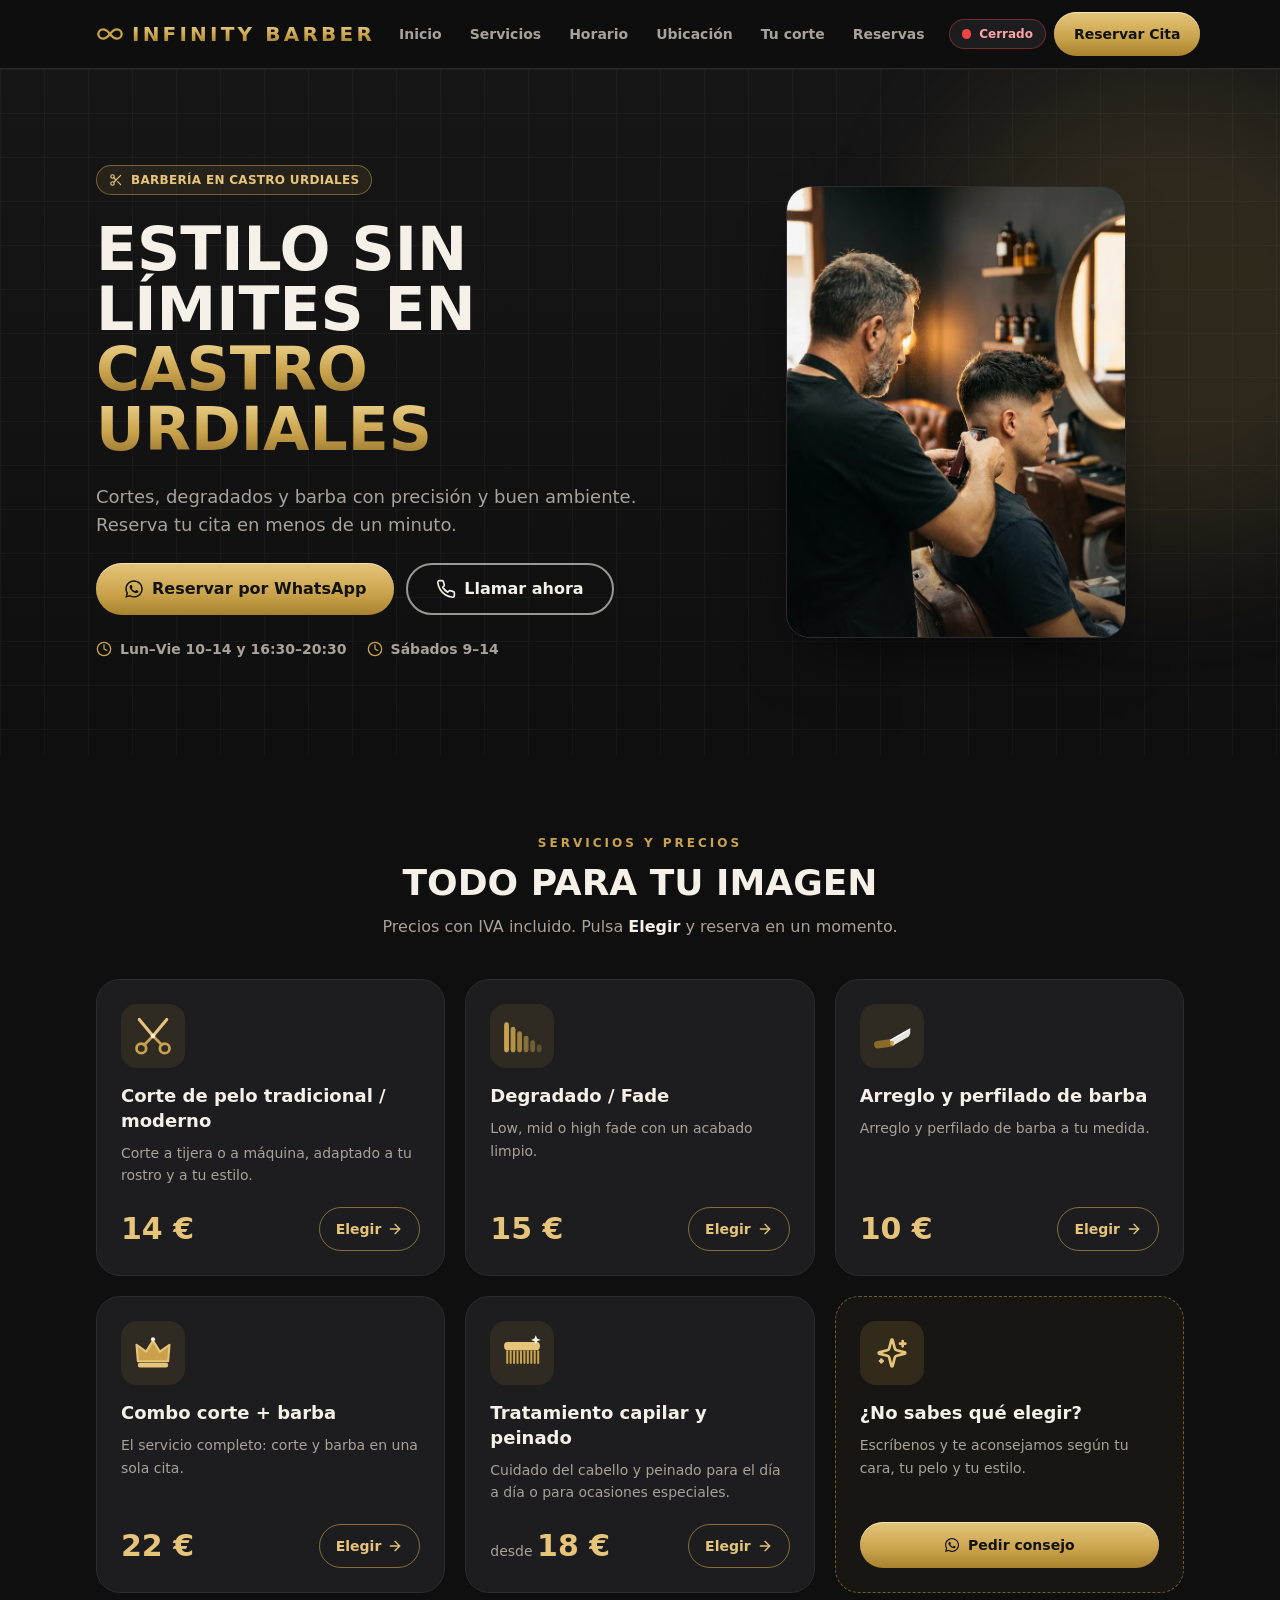
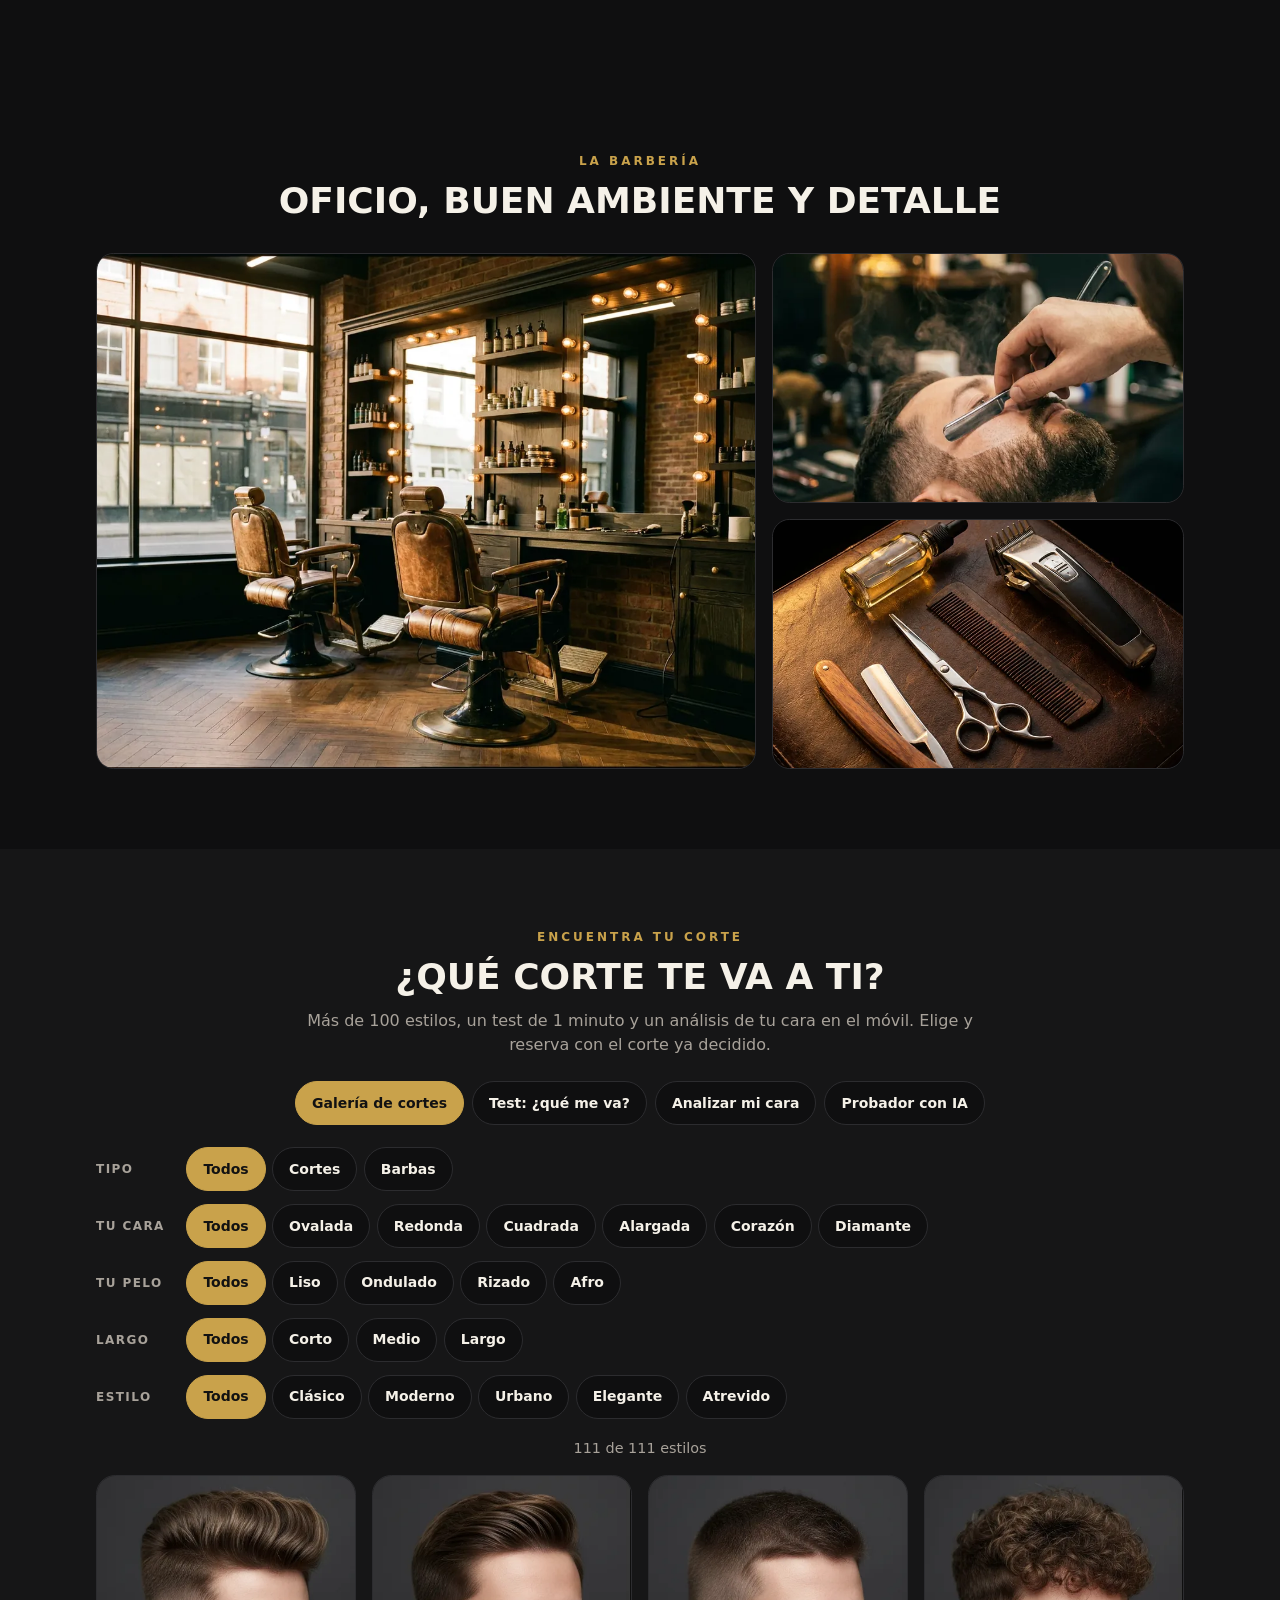
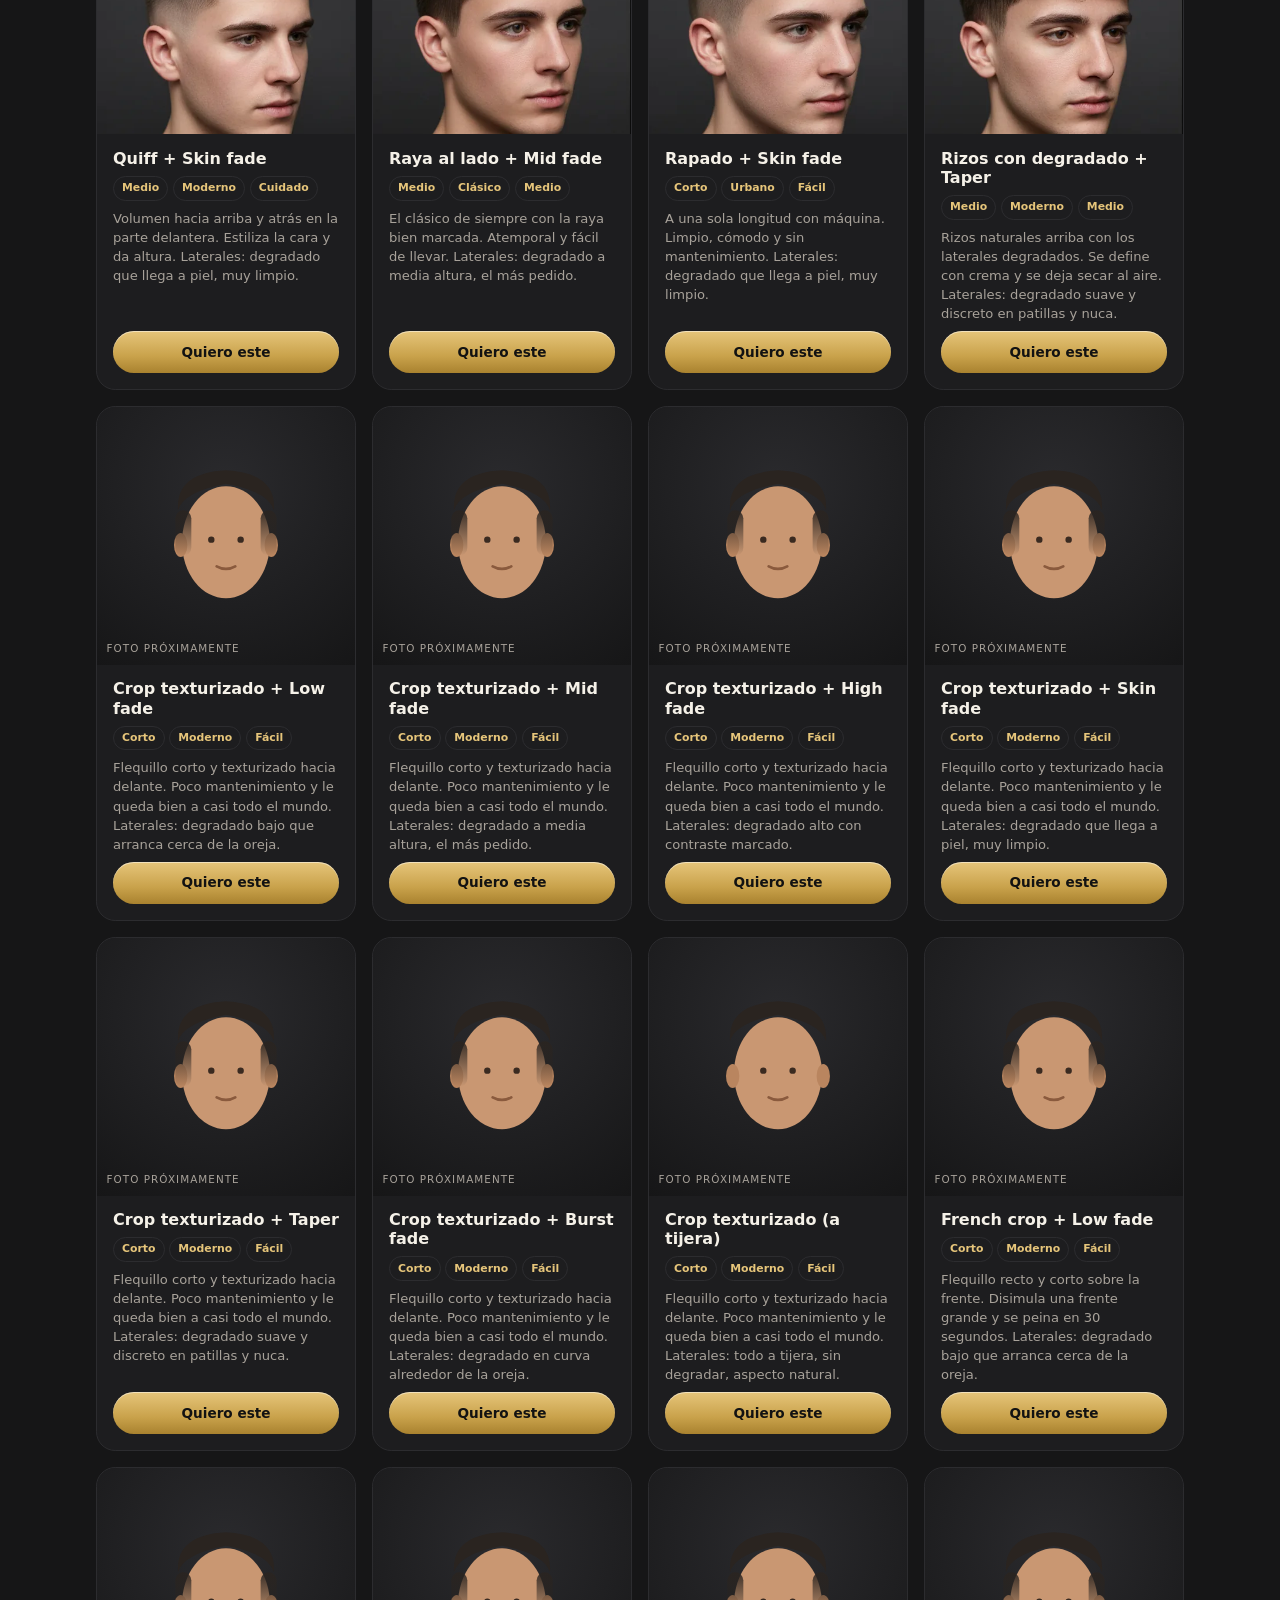
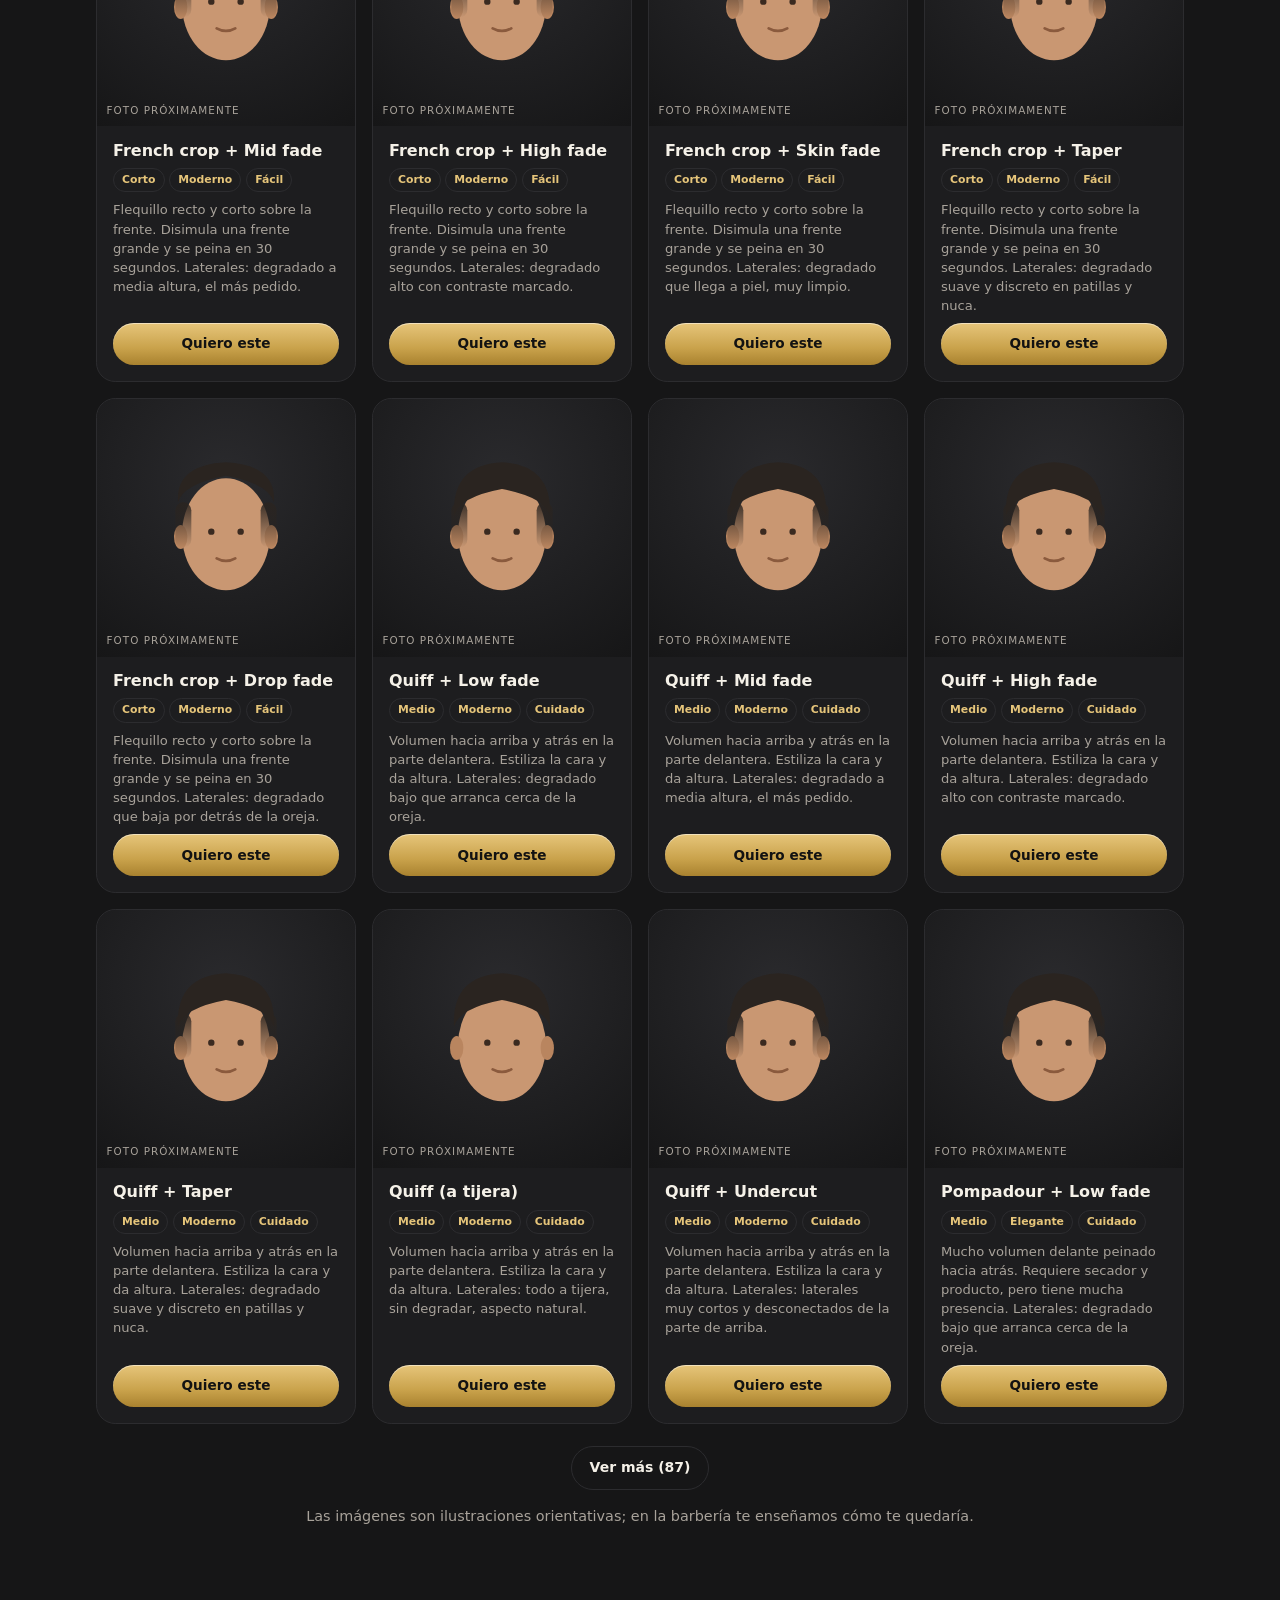
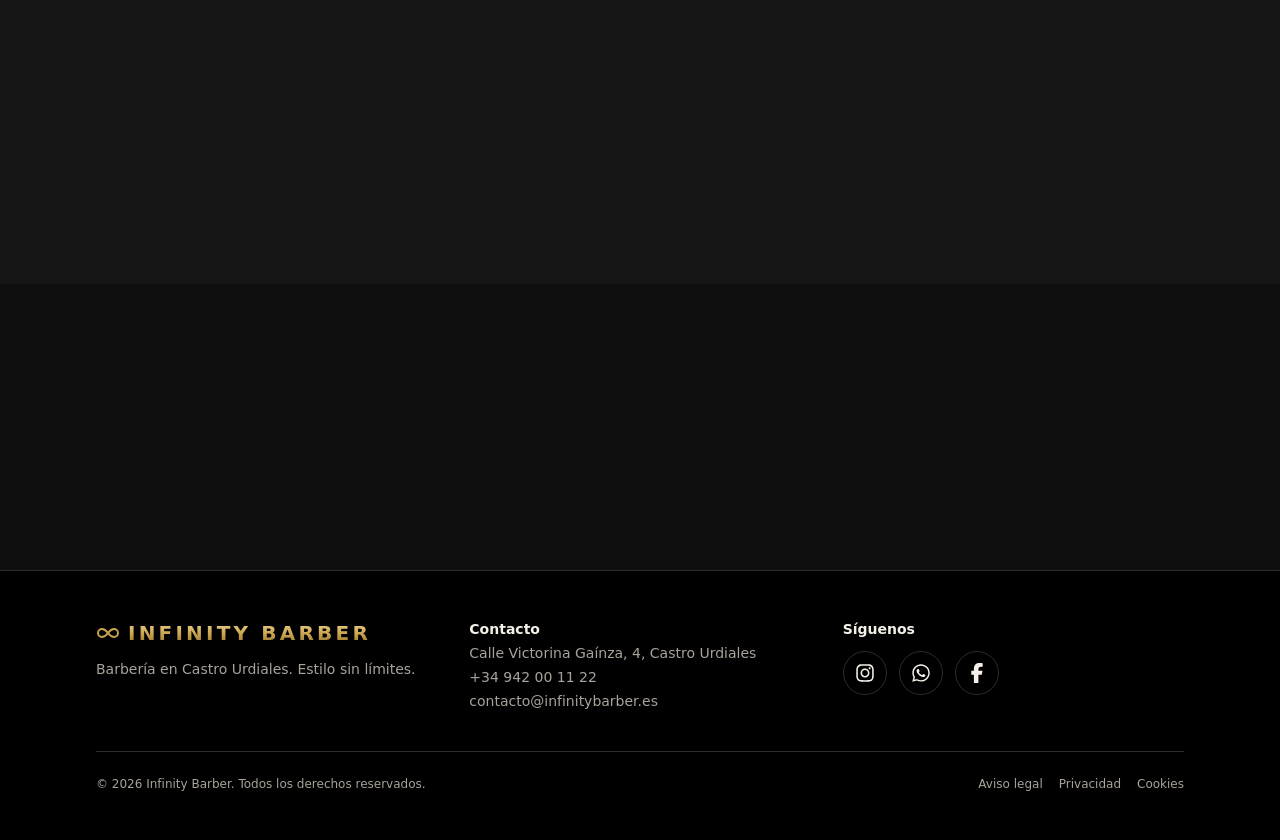
==== commit 5496da9e: "feat(web): add sector photos to hero and new 'La barbería' section Template photos, to be replaced b" ====
--- a/index.html
+++ b/index.html
@@ -72,7 +72,8 @@
 <li class="flex items-center gap-2"><svg class="ic h-4 w-4 text-gold" aria-hidden="true" focusable="false"><use href="#i-clock"/></svg> Sábados 9–14</li>
 </ul>
 </div>
-<div class="float mx-auto flex flex-col items-center" aria-hidden="true"><div class="pole-cap"></div><div class="pole"></div><div class="pole-cap"></div></div>
+<!-- FOTO DE PLANTILLA: sustituir por una foto real del cliente (img/local/hero.webp, 720x960) -->
+<figure class="hero-pic"><img src="img/local/hero.webp" width="717" height="960" fetchpriority="high" decoding="async" alt="Barbero haciendo un degradado a un cliente en la barbería"></figure>
 </div>
 </section>
 <section id="servicios" class="py-14 sm:py-16 lg:py-20">
@@ -119,6 +120,18 @@
 </div>
 </div>
 </section>
+<section id="local" class="py-14 sm:py-16 lg:py-20" aria-labelledby="t-local">
+<div class="mx-auto max-w-6xl px-4 sm:px-6 lg:px-8">
+<p class="text-center text-xs font-bold uppercase tracking-[0.25em] text-gold">La barbería</p>
+<h2 id="t-local" class="mt-3 text-center text-3xl font-black uppercase leading-tight sm:text-4xl">Oficio, buen ambiente y detalle</h2>
+<!-- FOTOS DE PLANTILLA: sustituir por las del cliente (img/local/local.webp, barba.webp, herramientas.webp) -->
+<div class="loc-grid">
+<figure class="loc-big"><img src="img/local/local.webp" width="1098" height="820" loading="lazy" decoding="async" alt="Interior de la barbería con dos sillones de barbero y espejos con luces"></figure>
+<figure><img src="img/local/barba.webp" width="640" height="857" loading="lazy" decoding="async" alt="Barbero perfilando la barba con navaja y toalla caliente"></figure>
+<figure><img src="img/local/herramientas.webp" width="720" height="720" loading="lazy" decoding="async" alt="Navaja, tijeras, peine, máquina y aceite para barba"></figure>
+</div>
+</div>
+</section>
 <section id="cortes" class="bg-coal py-14 sm:py-16 lg:py-20">
 <div class="mx-auto max-w-6xl px-4 sm:px-6 lg:px-8">
 <div class="reveal mx-auto max-w-2xl text-center"><p class="text-xs font-bold uppercase tracking-[0.25em] text-gold">Encuentra tu corte</p><h2 class="mt-3 text-3xl font-black uppercase sm:text-4xl">¿Qué corte te va a ti?</h2><p class="mt-3 text-mute">Más de 100 estilos, un test de 1 minuto y un análisis de tu cara en el móvil. Elige y reserva con el corte ya decidido.</p></div>
--- a/app.css
+++ b/app.css
@@ -109,3 +109,14 @@
 .bx-in,.bx-btn,.bx-ghost{box-sizing:border-box}
 
 .bk-paynote{background:rgba(201,162,75,.08);border:1px solid rgba(201,162,75,.35);border-radius:.9rem;padding:.8rem 1rem;line-height:1.5;margin:.9rem 0 .4rem;font-size:.92rem}
+
+/* Fotos (plantilla): portada y sección "La barbería" */
+.hero-pic{position:relative;margin:0 auto;width:100%;max-width:340px;border-radius:1.5rem;overflow:hidden;border:1px solid var(--line);box-shadow:0 30px 60px -24px rgba(0,0,0,.7)}
+.hero-pic img{display:block;width:100%;height:auto;aspect-ratio:3/4;object-fit:cover}
+.hero-pic:after{content:"";position:absolute;inset:0;background:linear-gradient(to top,rgba(15,15,16,.45),transparent 40%);pointer-events:none}
+.loc-grid{display:grid;grid-template-columns:1fr 1fr;gap:.75rem;margin-top:2rem}
+.loc-grid figure{margin:0;overflow:hidden;border-radius:1.1rem;border:1px solid var(--line);background:var(--card)}
+.loc-grid img{display:block;width:100%;height:100%;object-fit:cover}
+.loc-big{grid-column:1/-1}.loc-big img{aspect-ratio:4/3}
+.loc-grid figure:not(.loc-big) img{aspect-ratio:1/1}
+@media (min-width:768px){.loc-grid{grid-template-columns:1.6fr 1fr;grid-template-rows:repeat(2,minmax(0,250px));gap:1rem}.loc-big{grid-column:1;grid-row:1/3}.loc-big img{aspect-ratio:auto}.loc-grid figure:not(.loc-big) img{aspect-ratio:auto}}
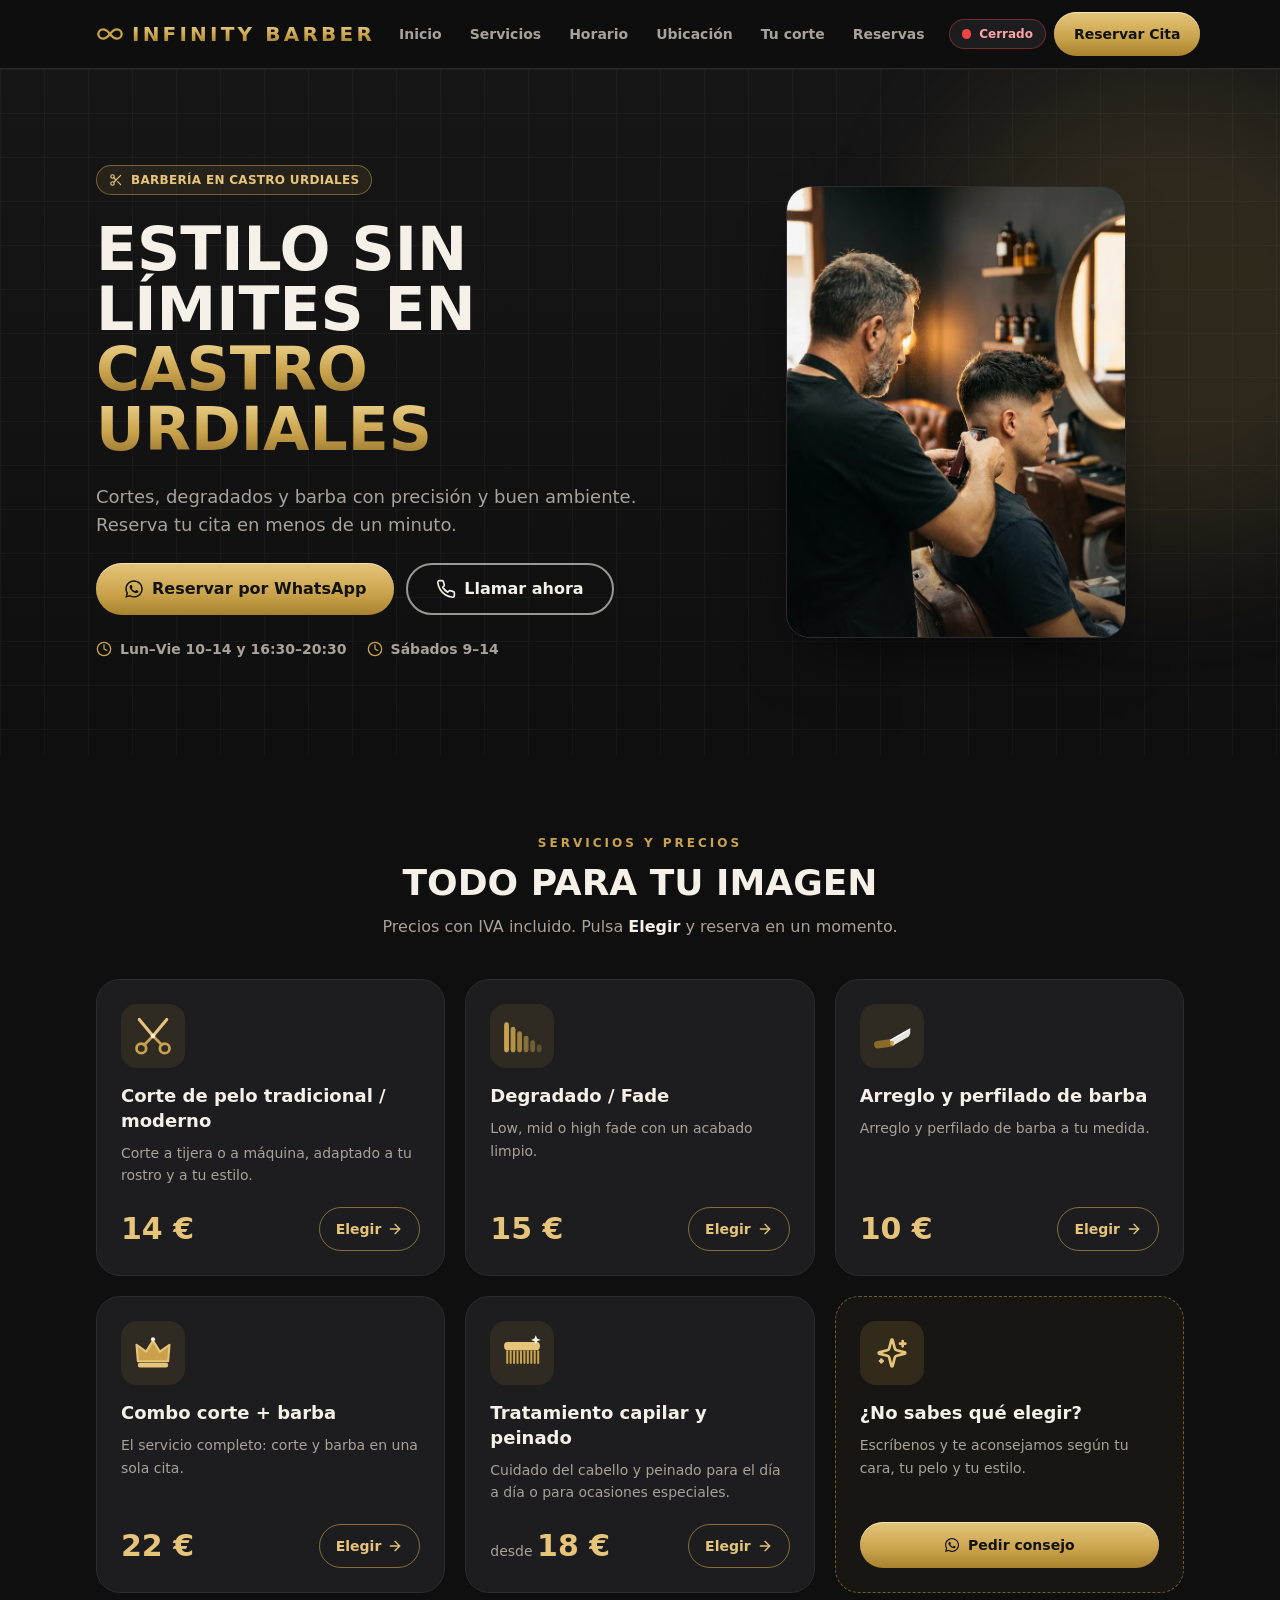
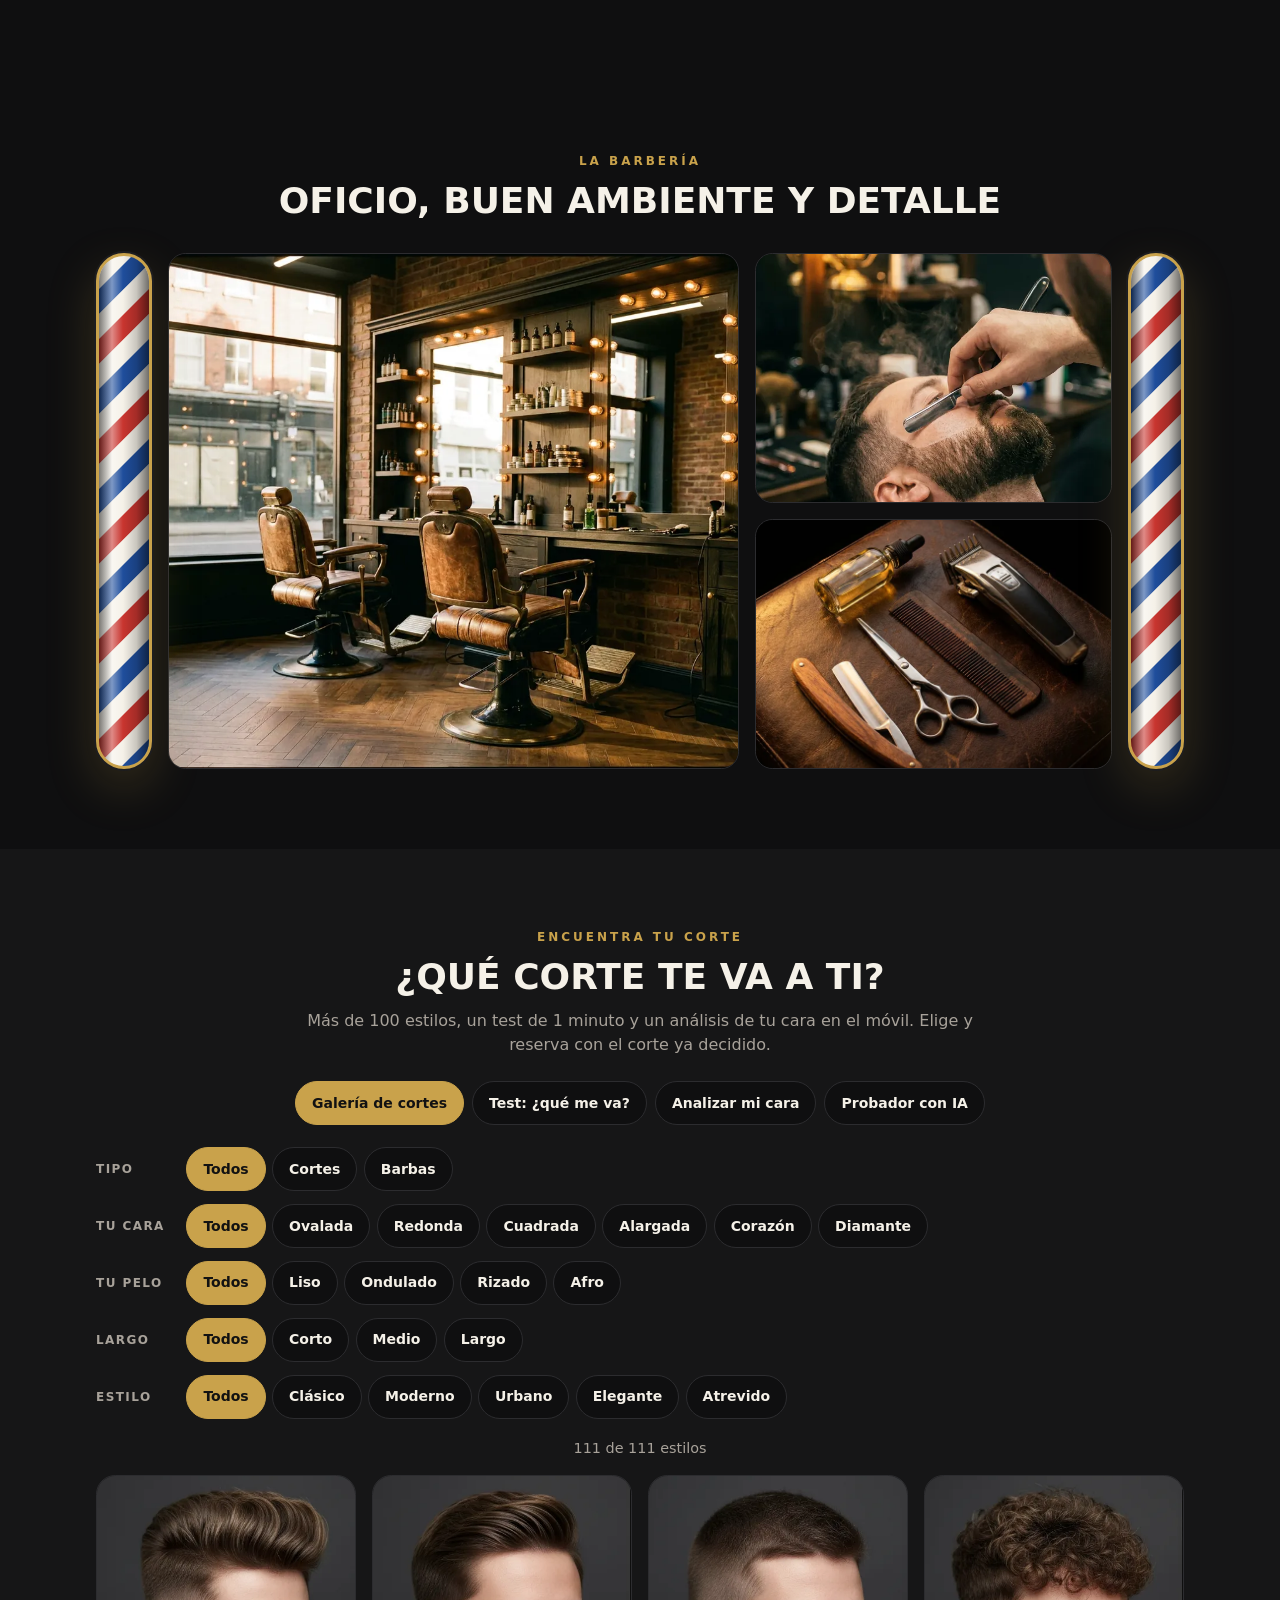
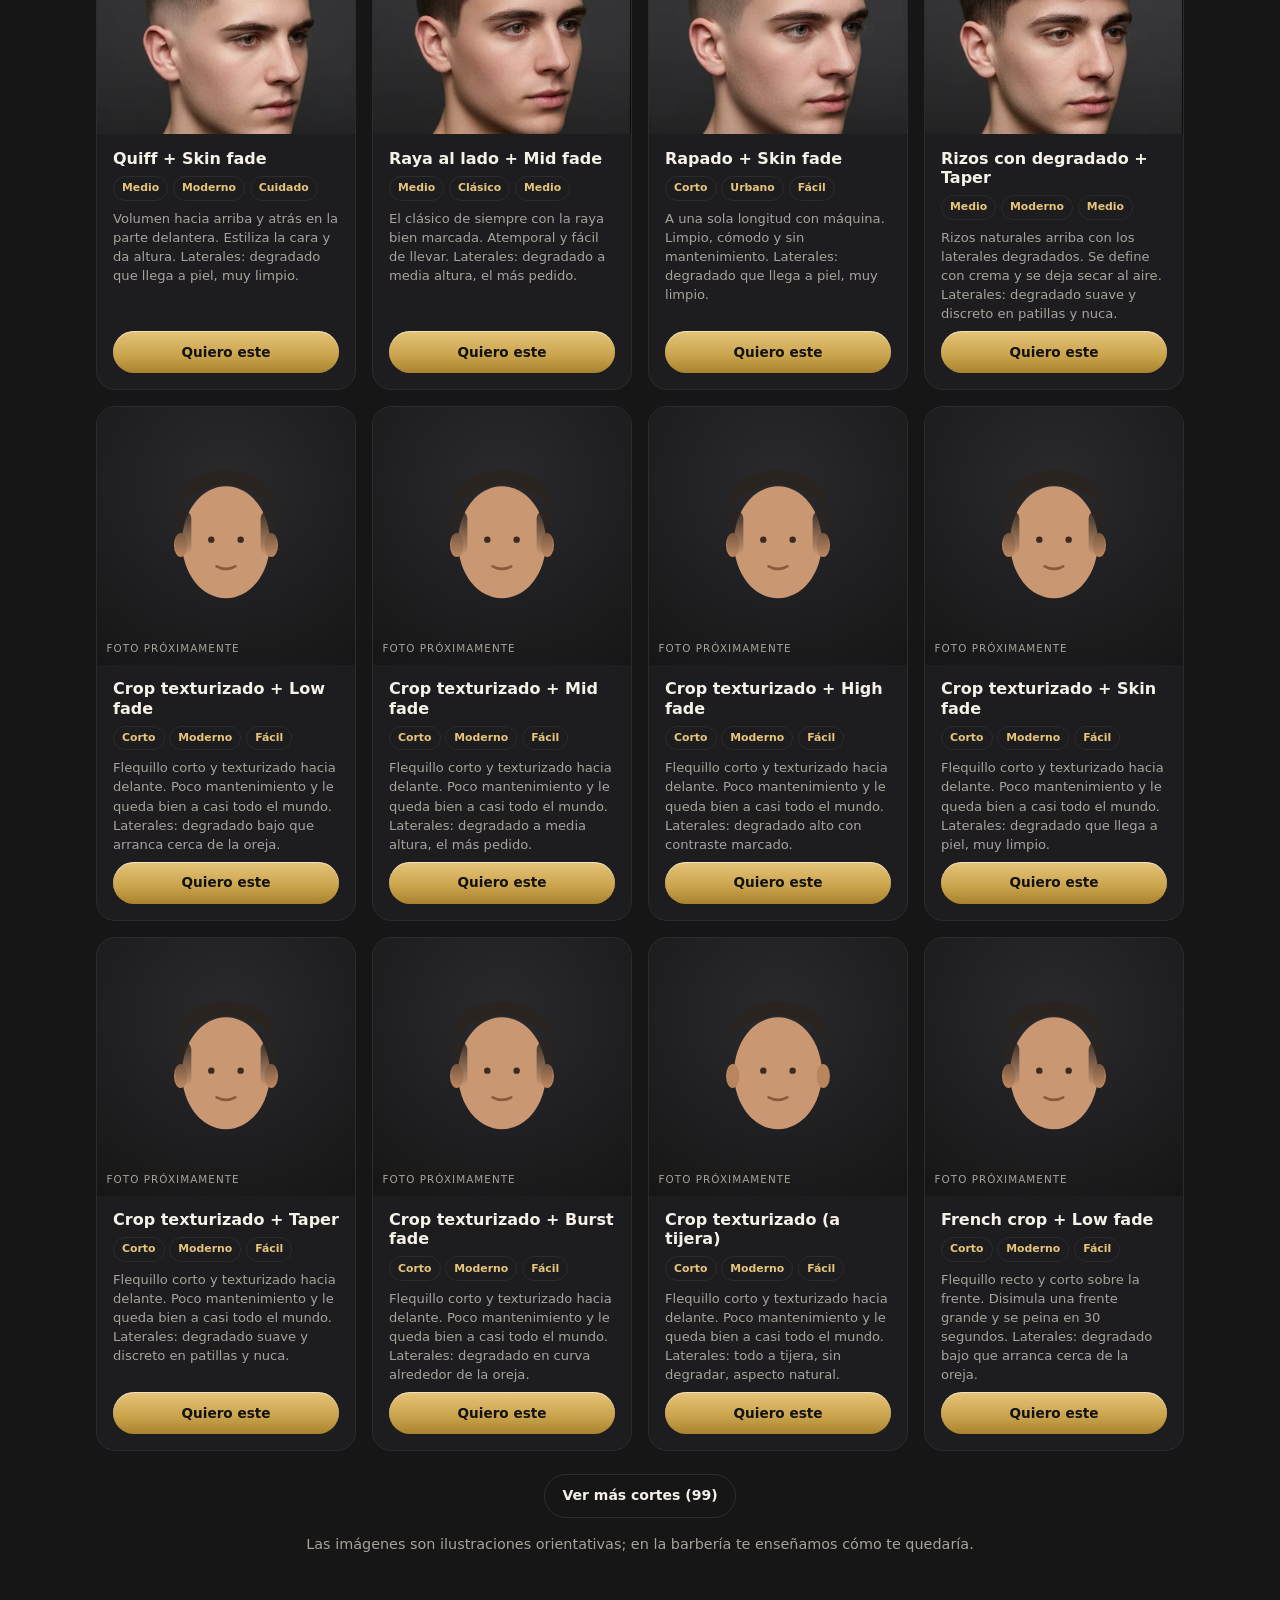
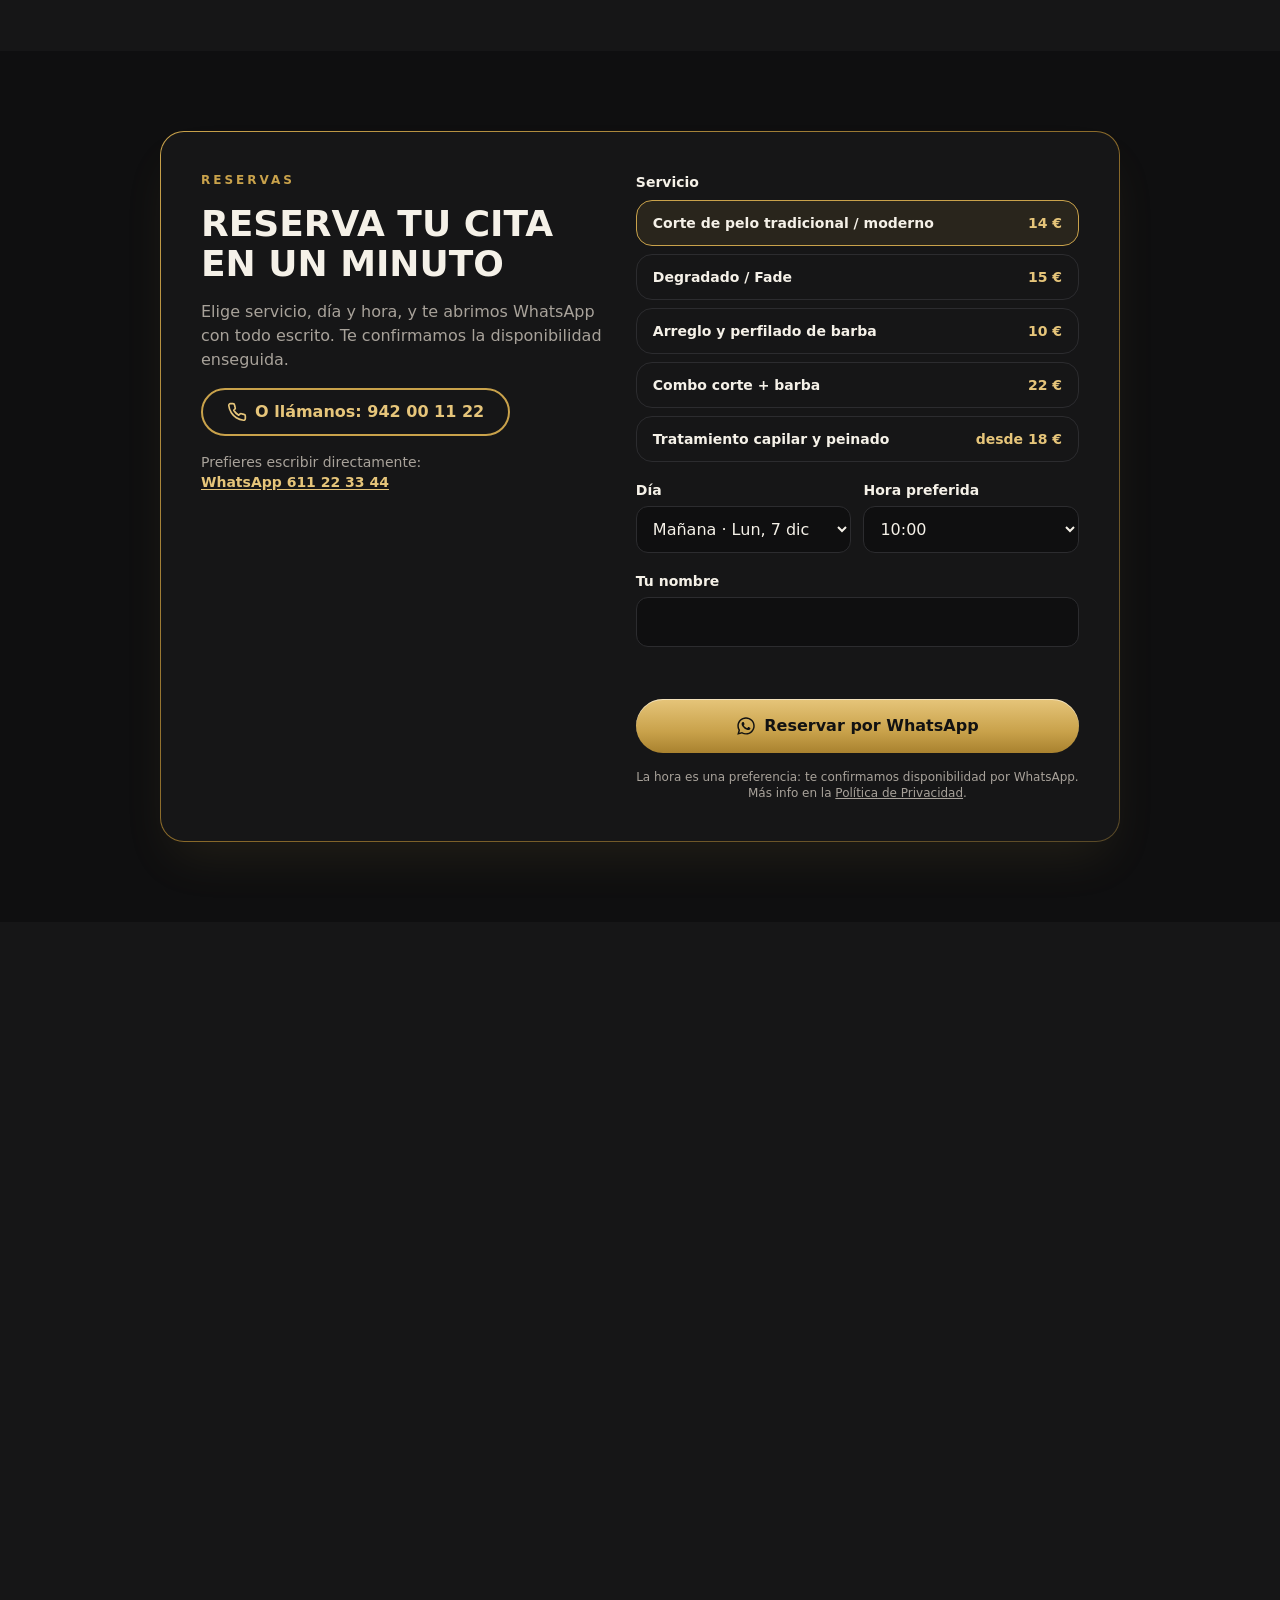
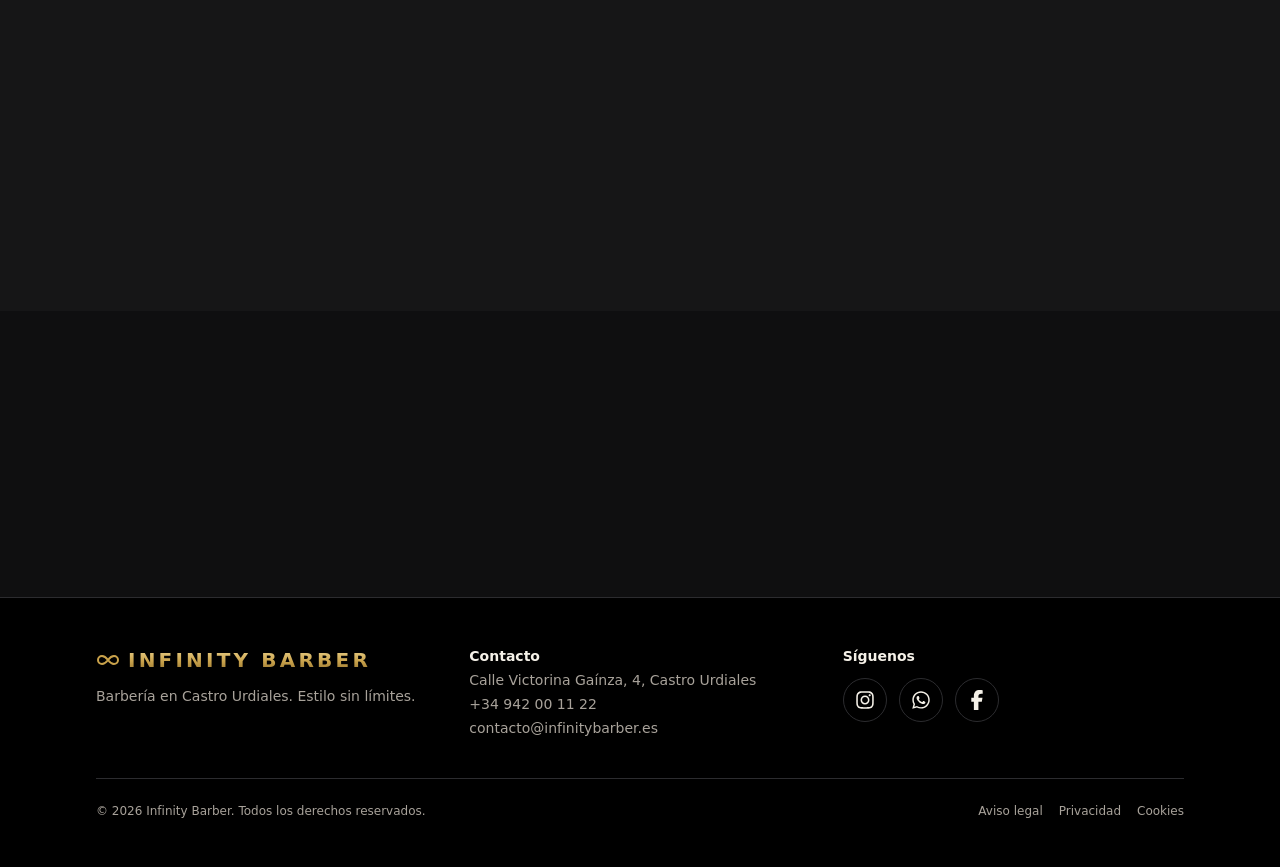
==== commit 23fe5df9: "feat(web): animated scroll-reactive barber poles and 3-row cut gallery with show more/less Co-Author" ====
--- a/index.html
+++ b/index.html
@@ -125,10 +125,15 @@
 <p class="text-center text-xs font-bold uppercase tracking-[0.25em] text-gold">La barbería</p>
 <h2 id="t-local" class="mt-3 text-center text-3xl font-black uppercase leading-tight sm:text-4xl">Oficio, buen ambiente y detalle</h2>
 <!-- FOTOS DE PLANTILLA: sustituir por las del cliente (img/local/local.webp, barba.webp, herramientas.webp) -->
+<div class="bpole h" aria-hidden="true"></div>
+<div class="loc-wrap">
+<div class="bpole v" aria-hidden="true"></div>
 <div class="loc-grid">
 <figure class="loc-big"><img src="img/local/local.webp" width="1098" height="820" loading="lazy" decoding="async" alt="Interior de la barbería con dos sillones de barbero y espejos con luces"></figure>
 <figure><img src="img/local/barba.webp" width="640" height="857" loading="lazy" decoding="async" alt="Barbero perfilando la barba con navaja y toalla caliente"></figure>
 <figure><img src="img/local/herramientas.webp" width="720" height="720" loading="lazy" decoding="async" alt="Navaja, tijeras, peine, máquina y aceite para barba"></figure>
+</div>
+<div class="bpole v" aria-hidden="true"></div>
 </div>
 </div>
 </section>
--- a/app.css
+++ b/app.css
@@ -120,3 +120,15 @@
 .loc-big{grid-column:1/-1}.loc-big img{aspect-ratio:4/3}
 .loc-grid figure:not(.loc-big) img{aspect-ratio:1/1}
 @media (min-width:768px){.loc-grid{grid-template-columns:1.6fr 1fr;grid-template-rows:repeat(2,minmax(0,250px));gap:1rem}.loc-big{grid-column:1;grid-row:1/3}.loc-big img{aspect-ratio:auto}.loc-grid figure:not(.loc-big) img{aspect-ratio:auto}}
+
+/* Barber pole animado: las rayas giran solas y se aceleran al hacer scroll (JS en app.js) */
+.bpole{--off:0;position:relative;flex:none;border-radius:999px;border:3px solid #c9a24b;box-shadow:0 0 0 2px #1d1d1f,0 18px 50px rgba(201,162,75,.22);overflow:hidden;background-color:#f5f1e8;background-repeat:repeat}
+.bpole.v{width:56px;align-self:stretch;min-height:260px;background-image:url("data:image/svg+xml,%3Csvg xmlns=%22http://www.w3.org/2000/svg%22 width=%2240%22 height=%2280%22 viewBox=%220 0 40 80%22%3E%3Cpolygon points=%220%2C-40 40%2C-80 40%2C-60 0%2C-20%22 fill=%22%231f4e9c%22/%3E%3Cpolygon points=%220%2C-20 40%2C-60 40%2C-40 0%2C0%22 fill=%22%23f5f1e8%22/%3E%3Cpolygon points=%220%2C0 40%2C-40 40%2C-20 0%2C20%22 fill=%22%23c8352f%22/%3E%3Cpolygon points=%220%2C20 40%2C-20 40%2C0 0%2C40%22 fill=%22%23f5f1e8%22/%3E%3Cpolygon points=%220%2C40 40%2C0 40%2C20 0%2C60%22 fill=%22%231f4e9c%22/%3E%3Cpolygon points=%220%2C60 40%2C20 40%2C40 0%2C80%22 fill=%22%23f5f1e8%22/%3E%3Cpolygon points=%220%2C80 40%2C40 40%2C60 0%2C100%22 fill=%22%23c8352f%22/%3E%3Cpolygon points=%220%2C100 40%2C60 40%2C80 0%2C120%22 fill=%22%23f5f1e8%22/%3E%3C/svg%3E");background-size:100% auto;background-position:0 calc(var(--off)*1px)}
+.bpole.h{width:100%;height:30px;margin-top:1.6rem;background-image:url("data:image/svg+xml,%3Csvg xmlns=%22http://www.w3.org/2000/svg%22 width=%2280%22 height=%2240%22 viewBox=%220 0 80 40%22%3E%3Cpolygon points=%22-40%2C0 -20%2C0 -60%2C40 -80%2C40%22 fill=%22%231f4e9c%22/%3E%3Cpolygon points=%22-20%2C0 0%2C0 -40%2C40 -60%2C40%22 fill=%22%23f5f1e8%22/%3E%3Cpolygon points=%220%2C0 20%2C0 -20%2C40 -40%2C40%22 fill=%22%23c8352f%22/%3E%3Cpolygon points=%2220%2C0 40%2C0 0%2C40 -20%2C40%22 fill=%22%23f5f1e8%22/%3E%3Cpolygon points=%2240%2C0 60%2C0 20%2C40 0%2C40%22 fill=%22%231f4e9c%22/%3E%3Cpolygon points=%2260%2C0 80%2C0 40%2C40 20%2C40%22 fill=%22%23f5f1e8%22/%3E%3Cpolygon points=%2280%2C0 100%2C0 60%2C40 40%2C40%22 fill=%22%23c8352f%22/%3E%3Cpolygon points=%22100%2C0 120%2C0 80%2C40 60%2C40%22 fill=%22%23f5f1e8%22/%3E%3C/svg%3E");background-size:auto 100%;background-position:calc(var(--off)*1px) 0}
+.bpole:after{content:"";position:absolute;inset:0;pointer-events:none}
+.bpole.v:after{background:linear-gradient(90deg,rgba(0,0,0,.5),rgba(255,255,255,.42) 26%,rgba(255,255,255,0) 48%,rgba(0,0,0,.18) 75%,rgba(0,0,0,.55))}
+.bpole.h:after{background:linear-gradient(180deg,rgba(0,0,0,.5),rgba(255,255,255,.42) 26%,rgba(255,255,255,0) 48%,rgba(0,0,0,.18) 75%,rgba(0,0,0,.55))}
+.loc-wrap{display:flex;gap:1rem;margin-top:2rem}.loc-wrap .loc-grid{margin-top:0;flex:1;min-width:0}.loc-wrap>.bpole.v{display:none}
+@media (min-width:768px){.loc-wrap>.bpole.v{display:block}.bpole.h{display:none}}
+.cl-card.cl-in{animation:clin .5s ease both}@keyframes clin{from{opacity:0;transform:translateY(14px)}to{opacity:1;transform:none}}
+@media (prefers-reduced-motion:reduce){.cl-card.cl-in{animation:none}}
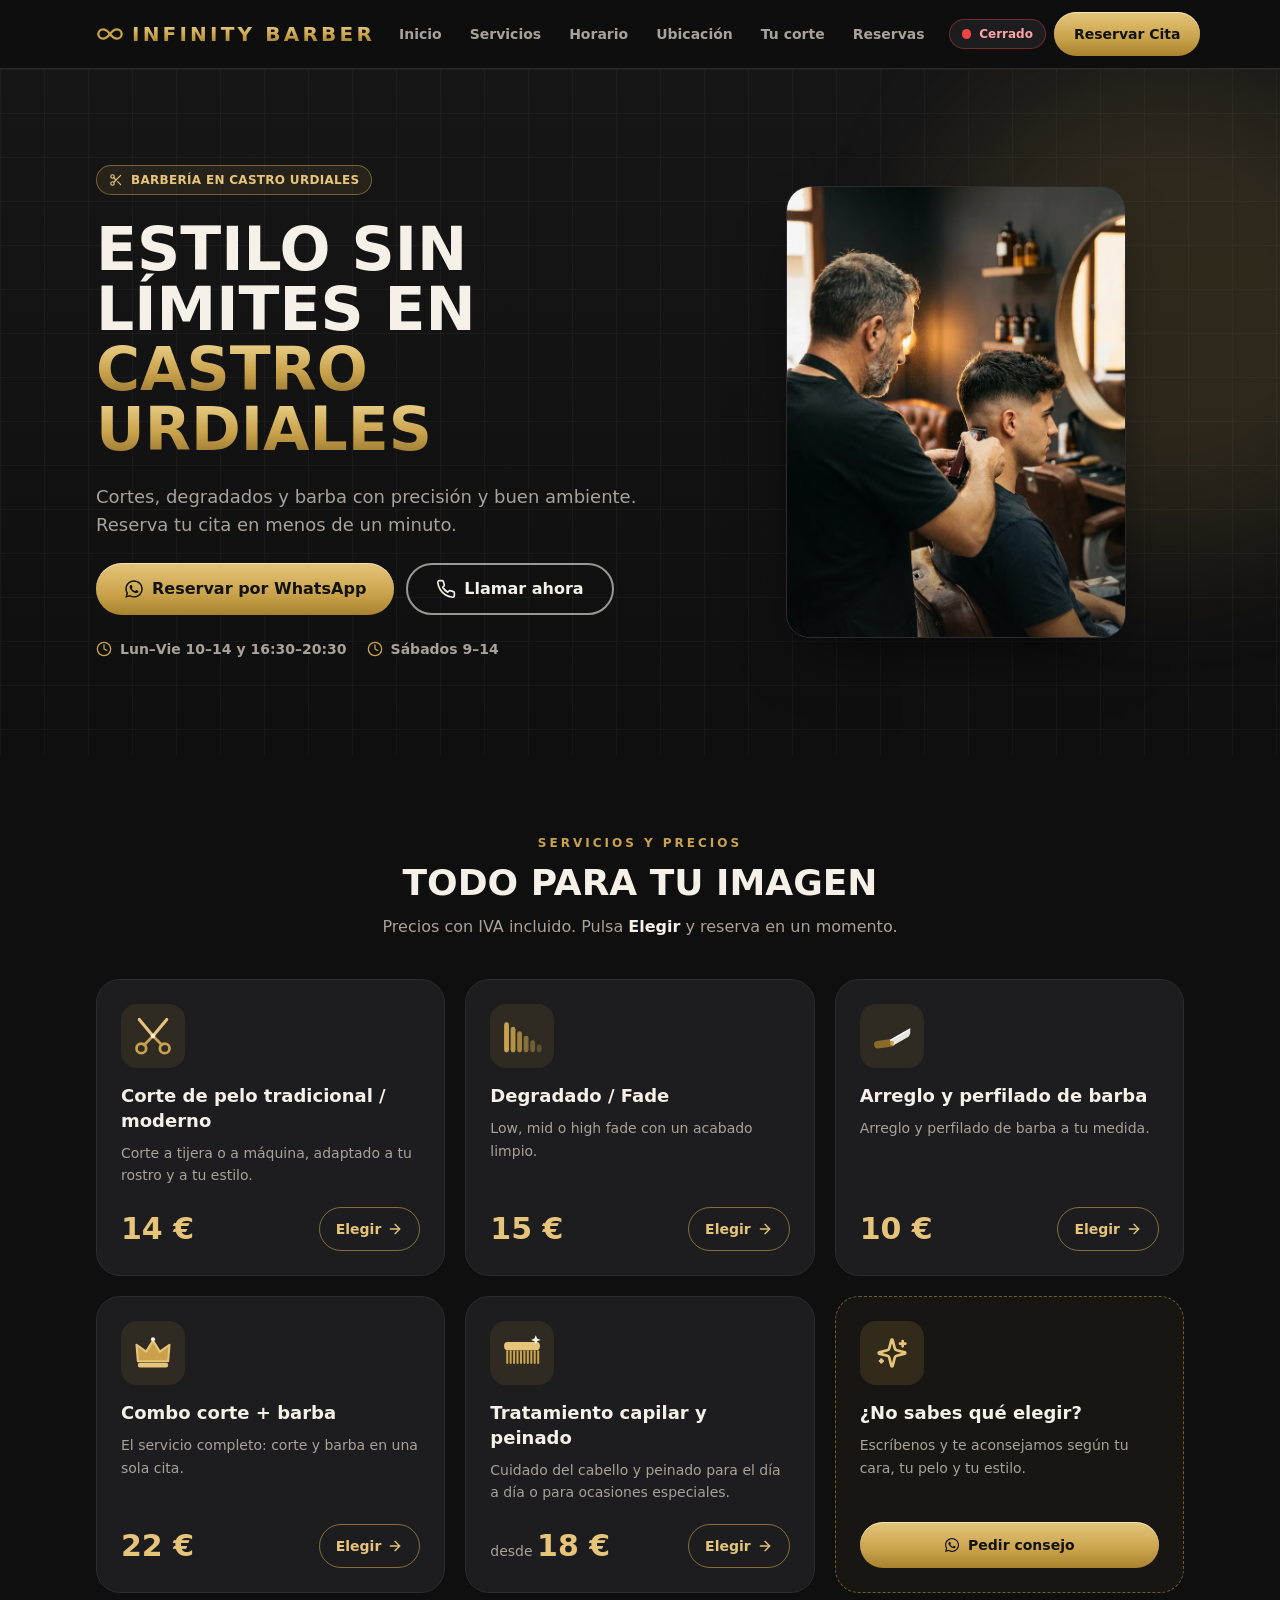
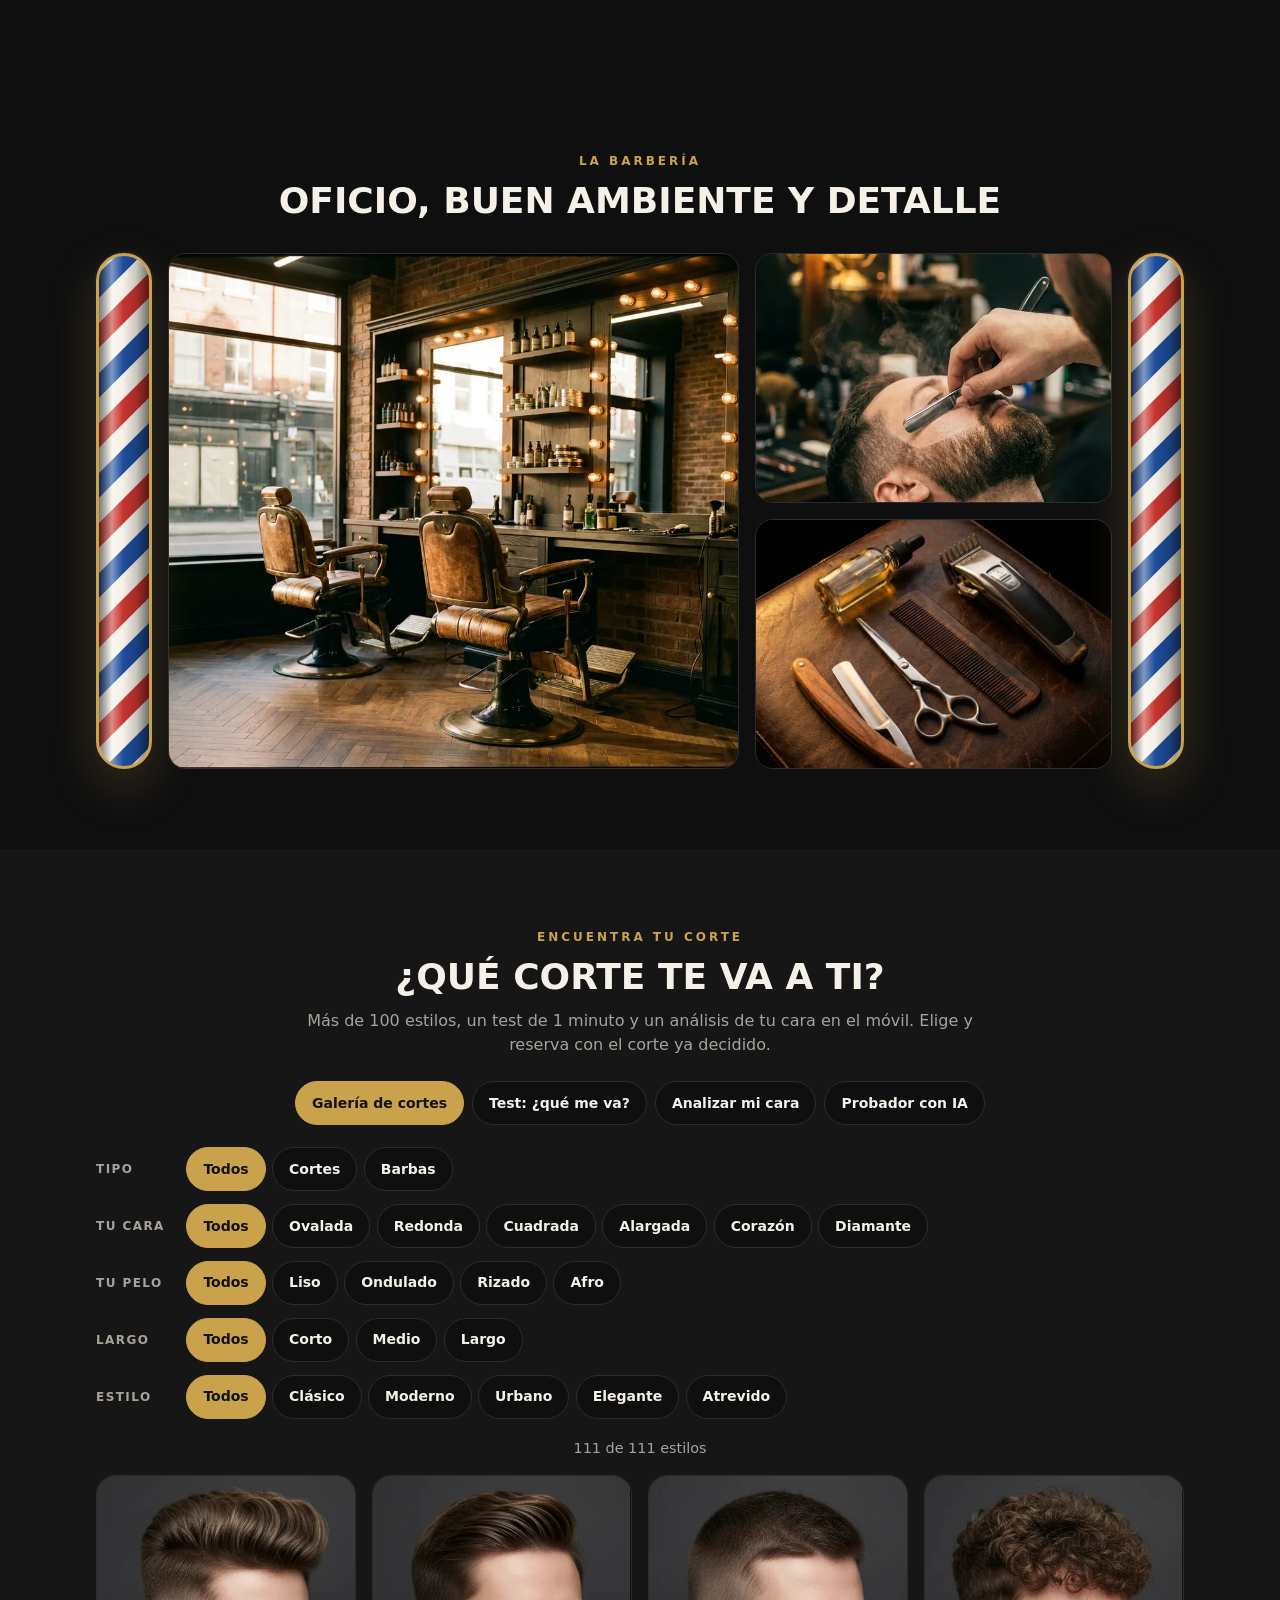
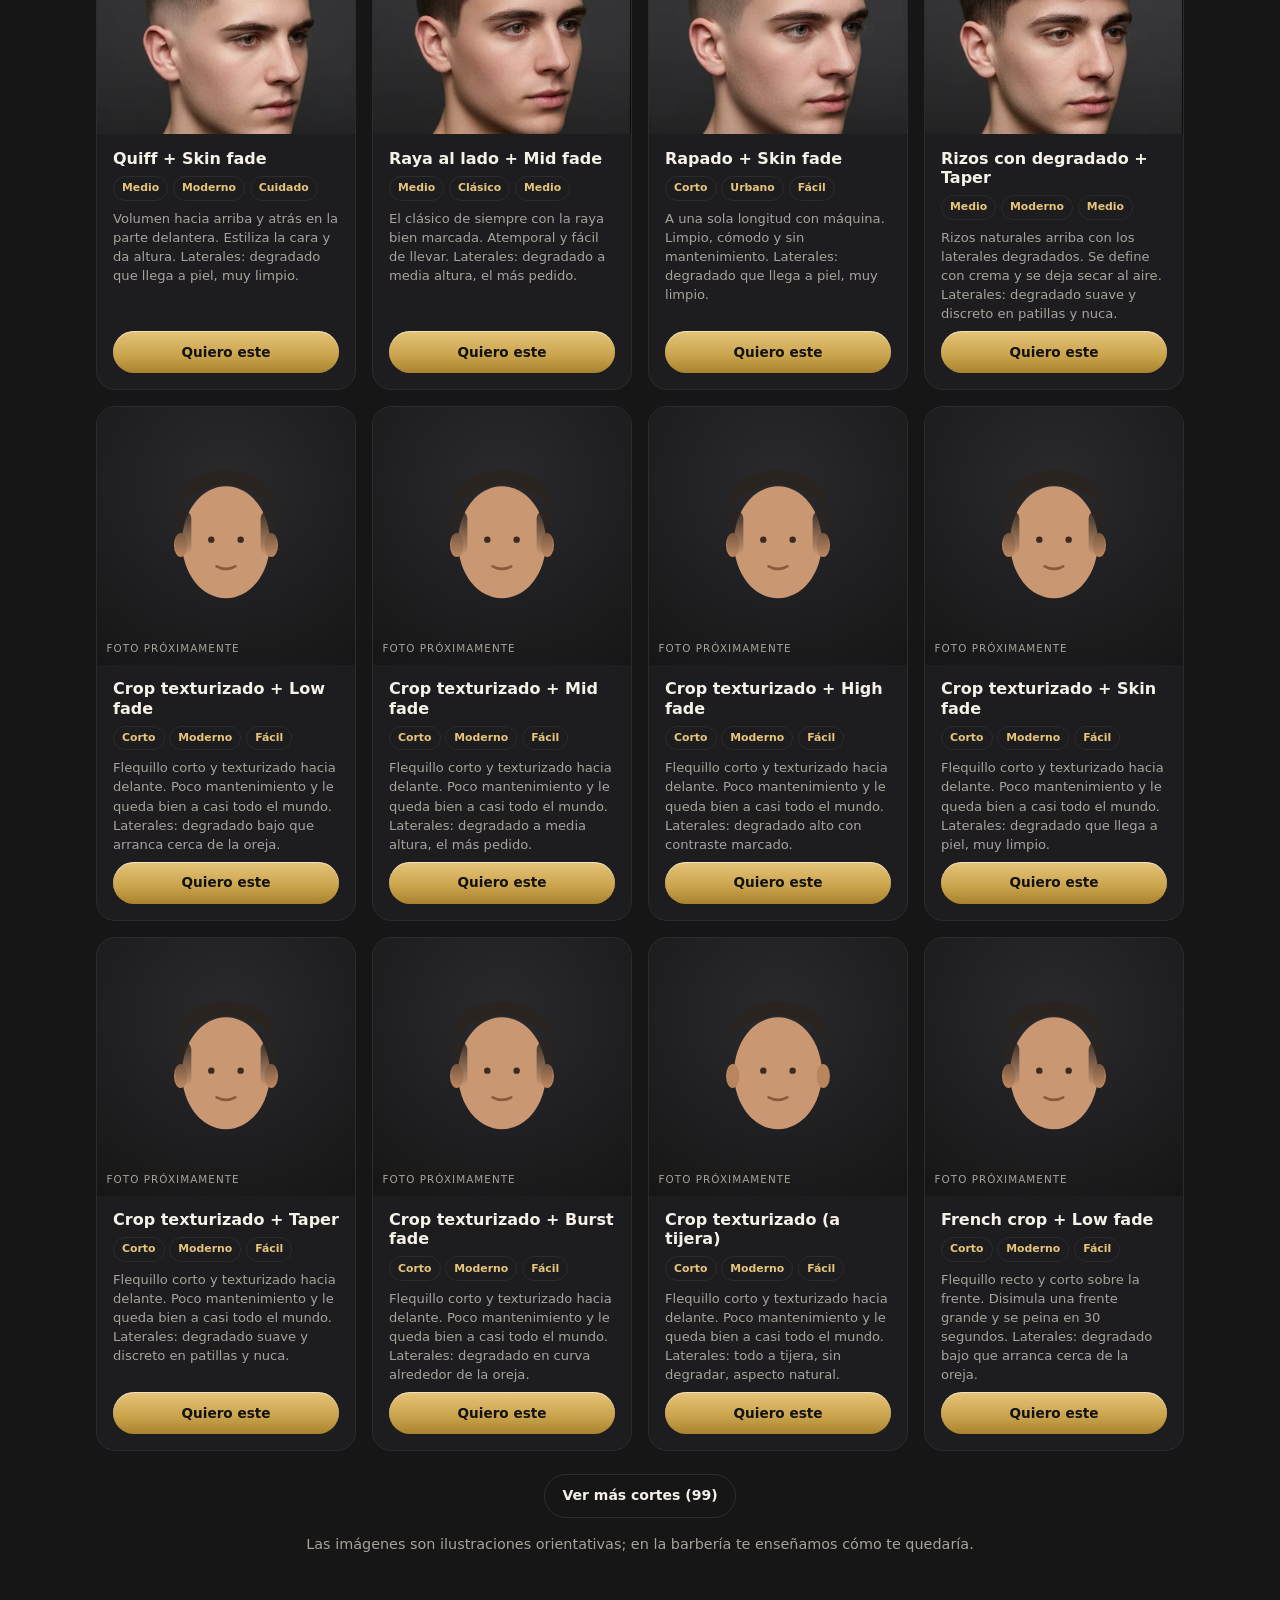
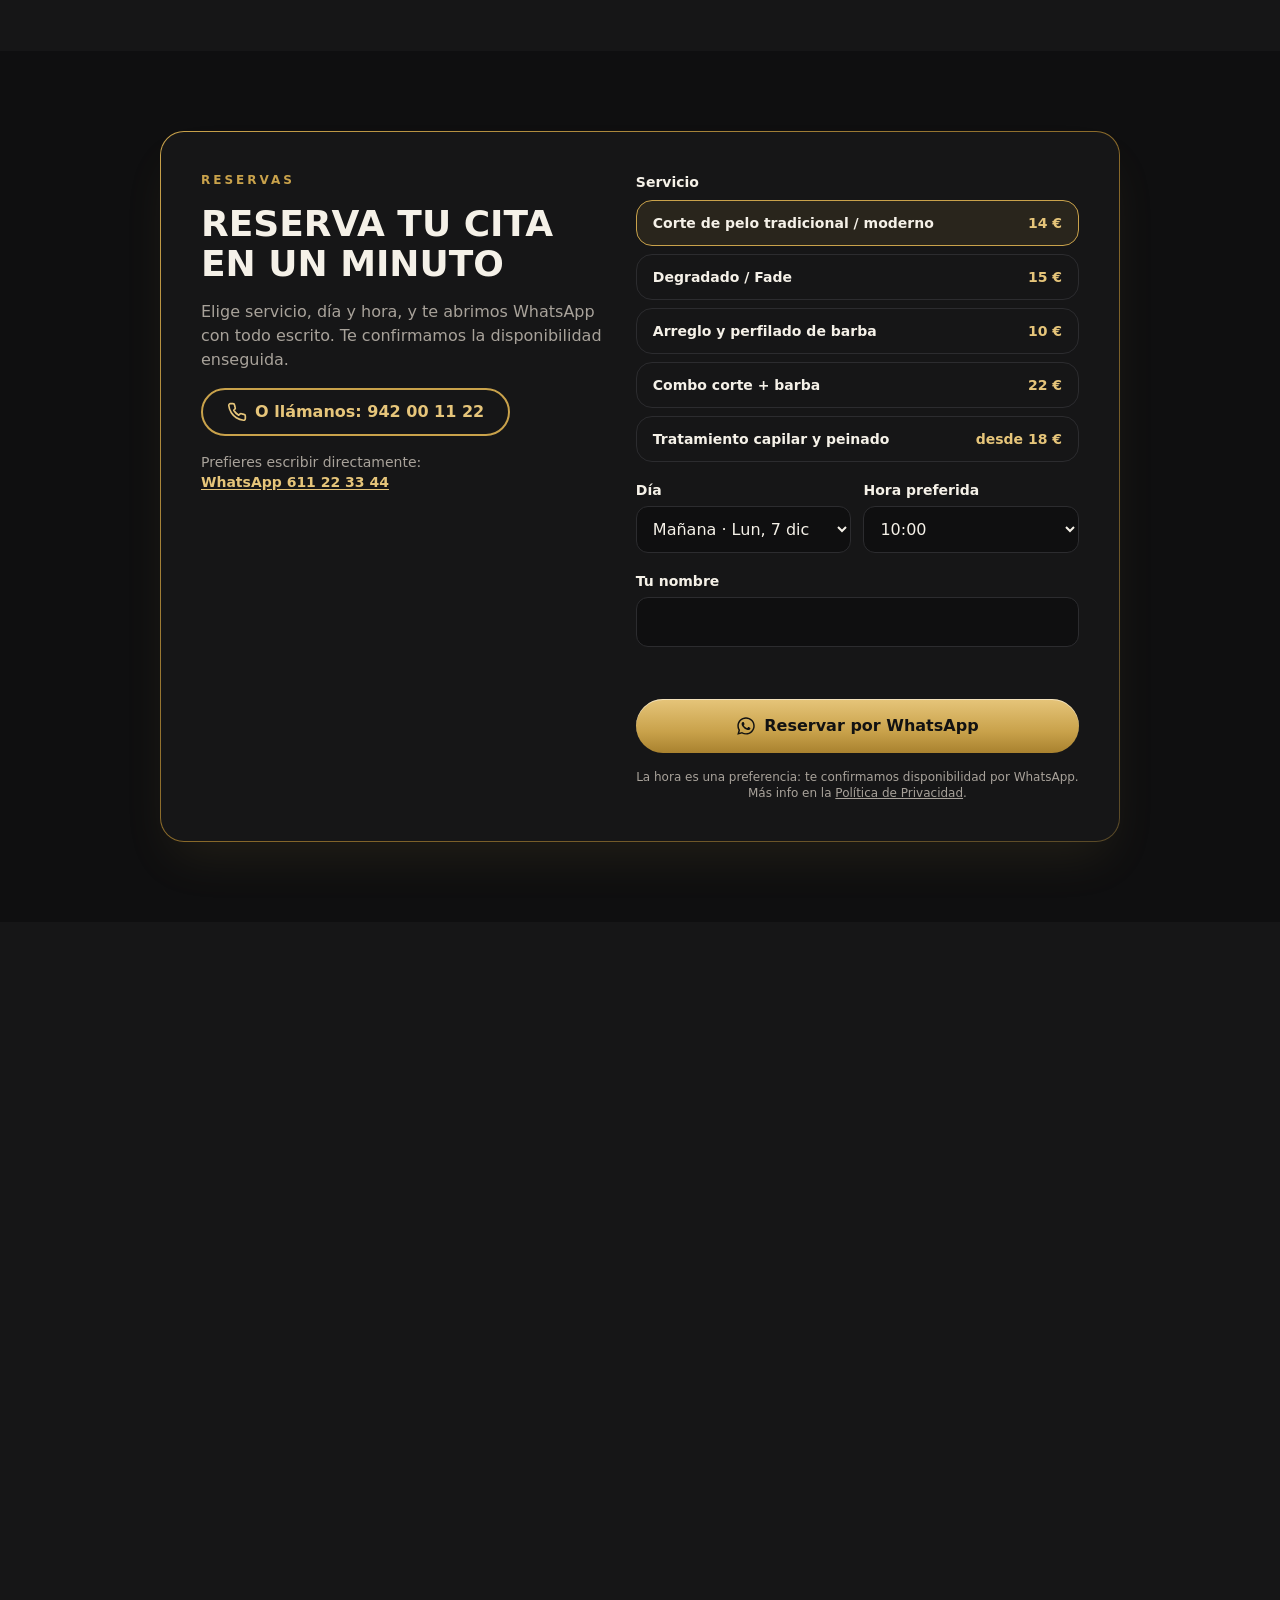
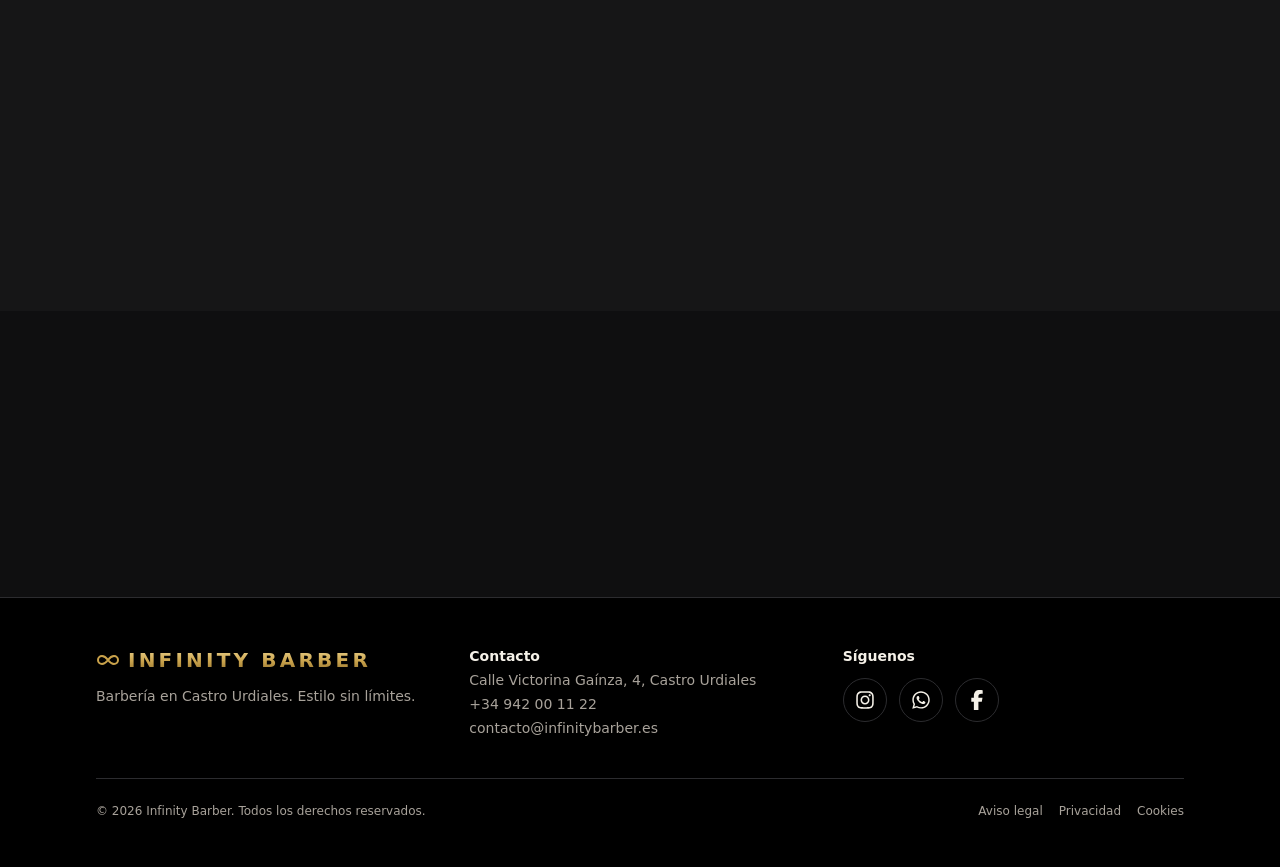
==== commit d894efc4: "feat(pagos): pago completo no reembolsable con cambio de fecha - Pago completo por defecto, casilla " ====
--- a/index.html
+++ b/index.html
@@ -289,8 +289,8 @@
 <p class="mt-2 text-sm leading-relaxed text-mute">Si reservas desde la web o creas una cuenta tratamos tu nombre, teléfono, correo (opcional en la reserva), las citas y los puntos del club para gestionar la cita, enviarte la confirmación y los recordatorios por correo y llevar tu saldo de puntos. Las contraseñas se guardan cifradas (nunca en claro). Puedes cancelar citas, cambiar tus preferencias de comunicación y borrar tu cuenta y tus puntos desde tu cuenta en cualquier momento. Los correos se envían mediante Brevo y la web se aloja en Cloudflare (encargados del tratamiento).</p>
 <h3 class="mt-6 font-semibold">10. Análisis de cara y probador con IA</h3>
 <p class="mt-2 text-sm leading-relaxed text-mute">El análisis de la forma de cara se realiza en tu propio dispositivo: la foto no se envía ni se guarda en nuestros servidores. Si en el futuro usas el probador con IA, la foto se envía a un proveedor de inteligencia artificial solo para generar la imagen, previa casilla de consentimiento, y no se conserva en nuestro servidor.</p>
-<h3 class="mt-6 font-semibold">11. Pagos online y cancelaciones</h3>
-<p class="mt-2 text-sm leading-relaxed text-mute">Si eliges pagar online (señal o importe completo), el cobro lo gestiona Stripe Payments Europe, Ltd. en su propia página de pago: nosotros no vemos ni guardamos los datos de tu tarjeta, solo si el pago se ha completado, el importe y un identificador de la operación. Base jurídica: ejecución del contrato de reserva y obligaciones fiscales y contables. Puedes cancelar gratis hasta el límite de horas indicado al reservar y recibirás el reembolso completo en el mismo medio de pago (el banco puede tardar unos días en reflejarlo). Si no completas el pago, el hueco se libera automáticamente pasados unos minutos.</p>
+<h3 class="mt-6 font-semibold">11. Pagos online, cambios y cancelaciones</h3>
+<p class="mt-2 text-sm leading-relaxed text-mute">Si eliges pagar online, el cobro lo gestiona Stripe Payments Europe, Ltd. en su propia página de pago: nosotros no vemos ni guardamos los datos de tu tarjeta, solo si el pago se ha completado, el importe y un identificador de la operación. Base jurídica: ejecución del contrato de reserva y obligaciones fiscales y contables. El pago online es del importe completo del servicio y <strong>no es reembolsable</strong>: para ello se pide aceptarlo expresamente al reservar. Si no puedes venir, puedes cambiar la fecha de tu cita desde el enlace del correo hasta las horas indicadas al reservar (máximo 2 cambios). Si no completas el pago, el hueco se libera automáticamente pasados unos minutos. Esta condición se aplica a un servicio personal con fecha y hora reservadas; no afecta a los derechos que la ley te reconozca de forma imperativa.</p>
 </div>
 </dialog>
 <dialog id="dlg-cookies" aria-labelledby="t-cook" class="w-[calc(100%-2rem)] max-w-3xl rounded-2xl border p-0 bg-coal text-bone border-line">
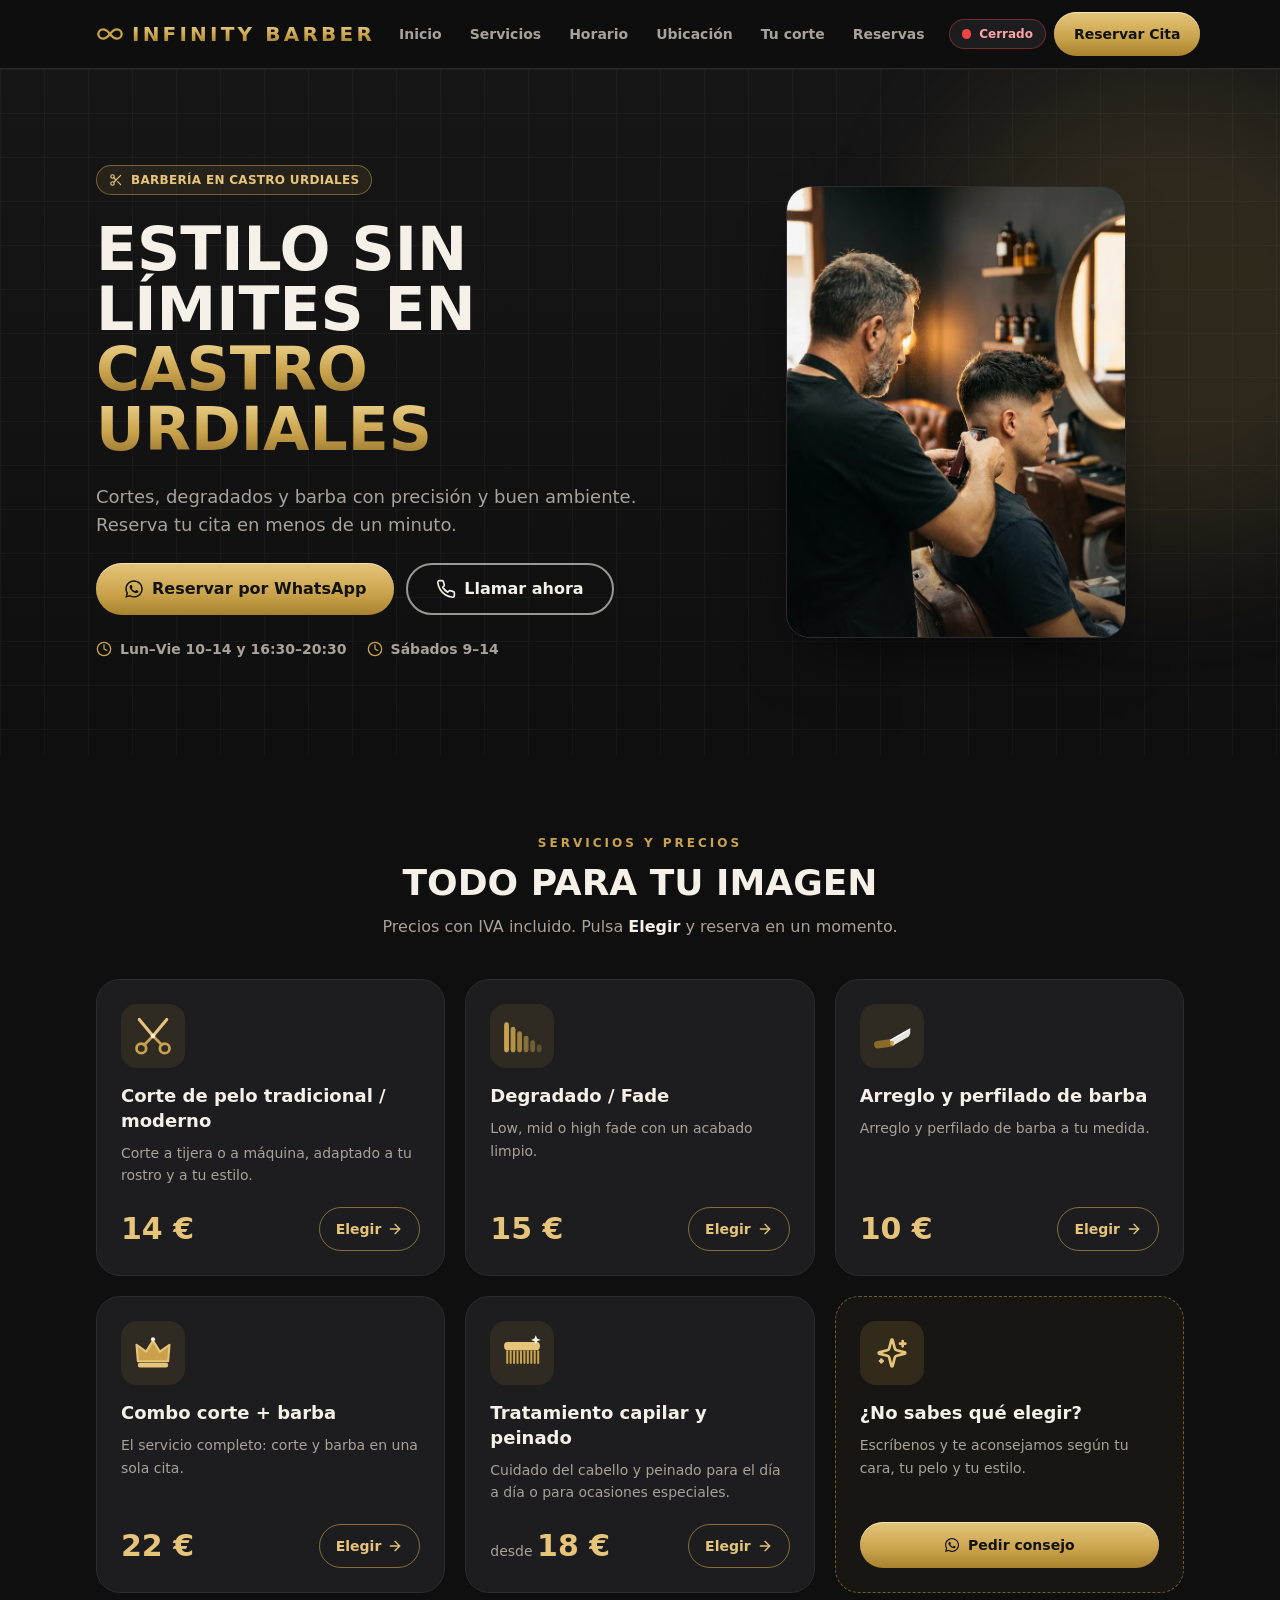
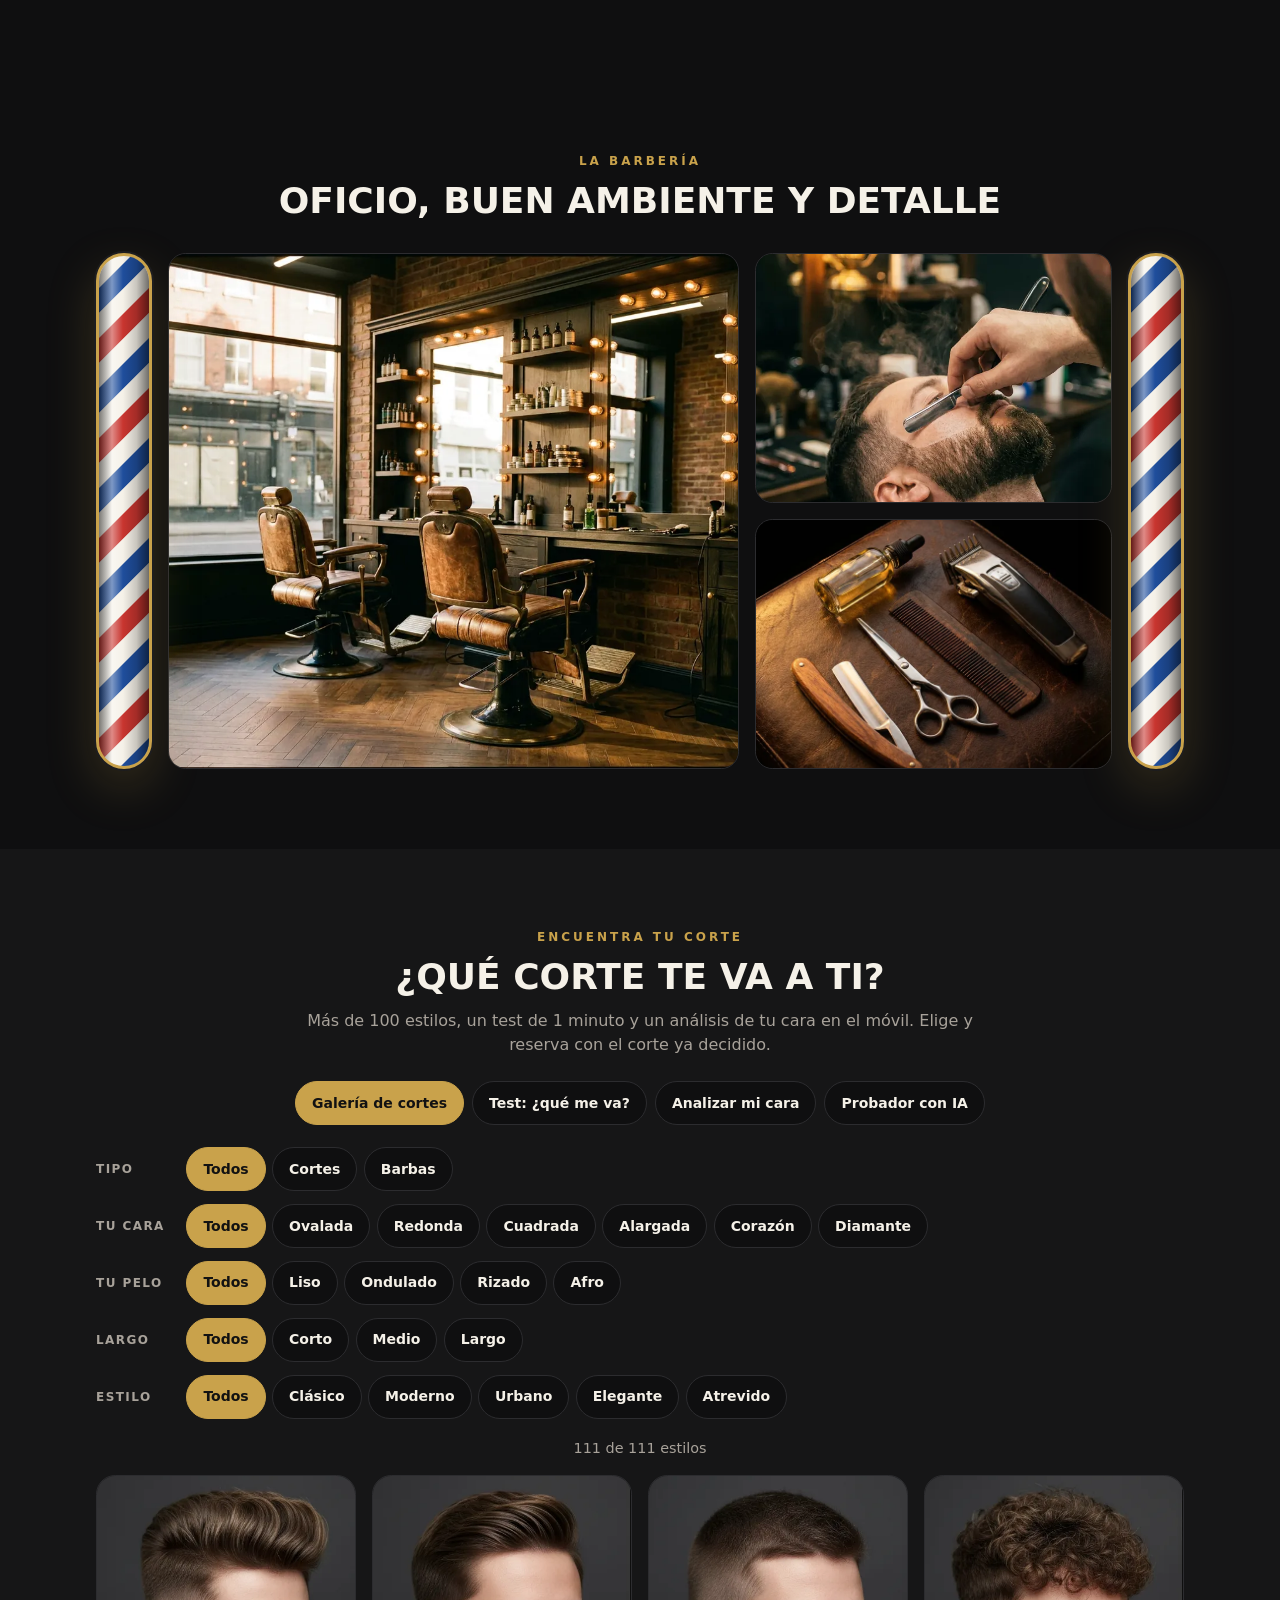
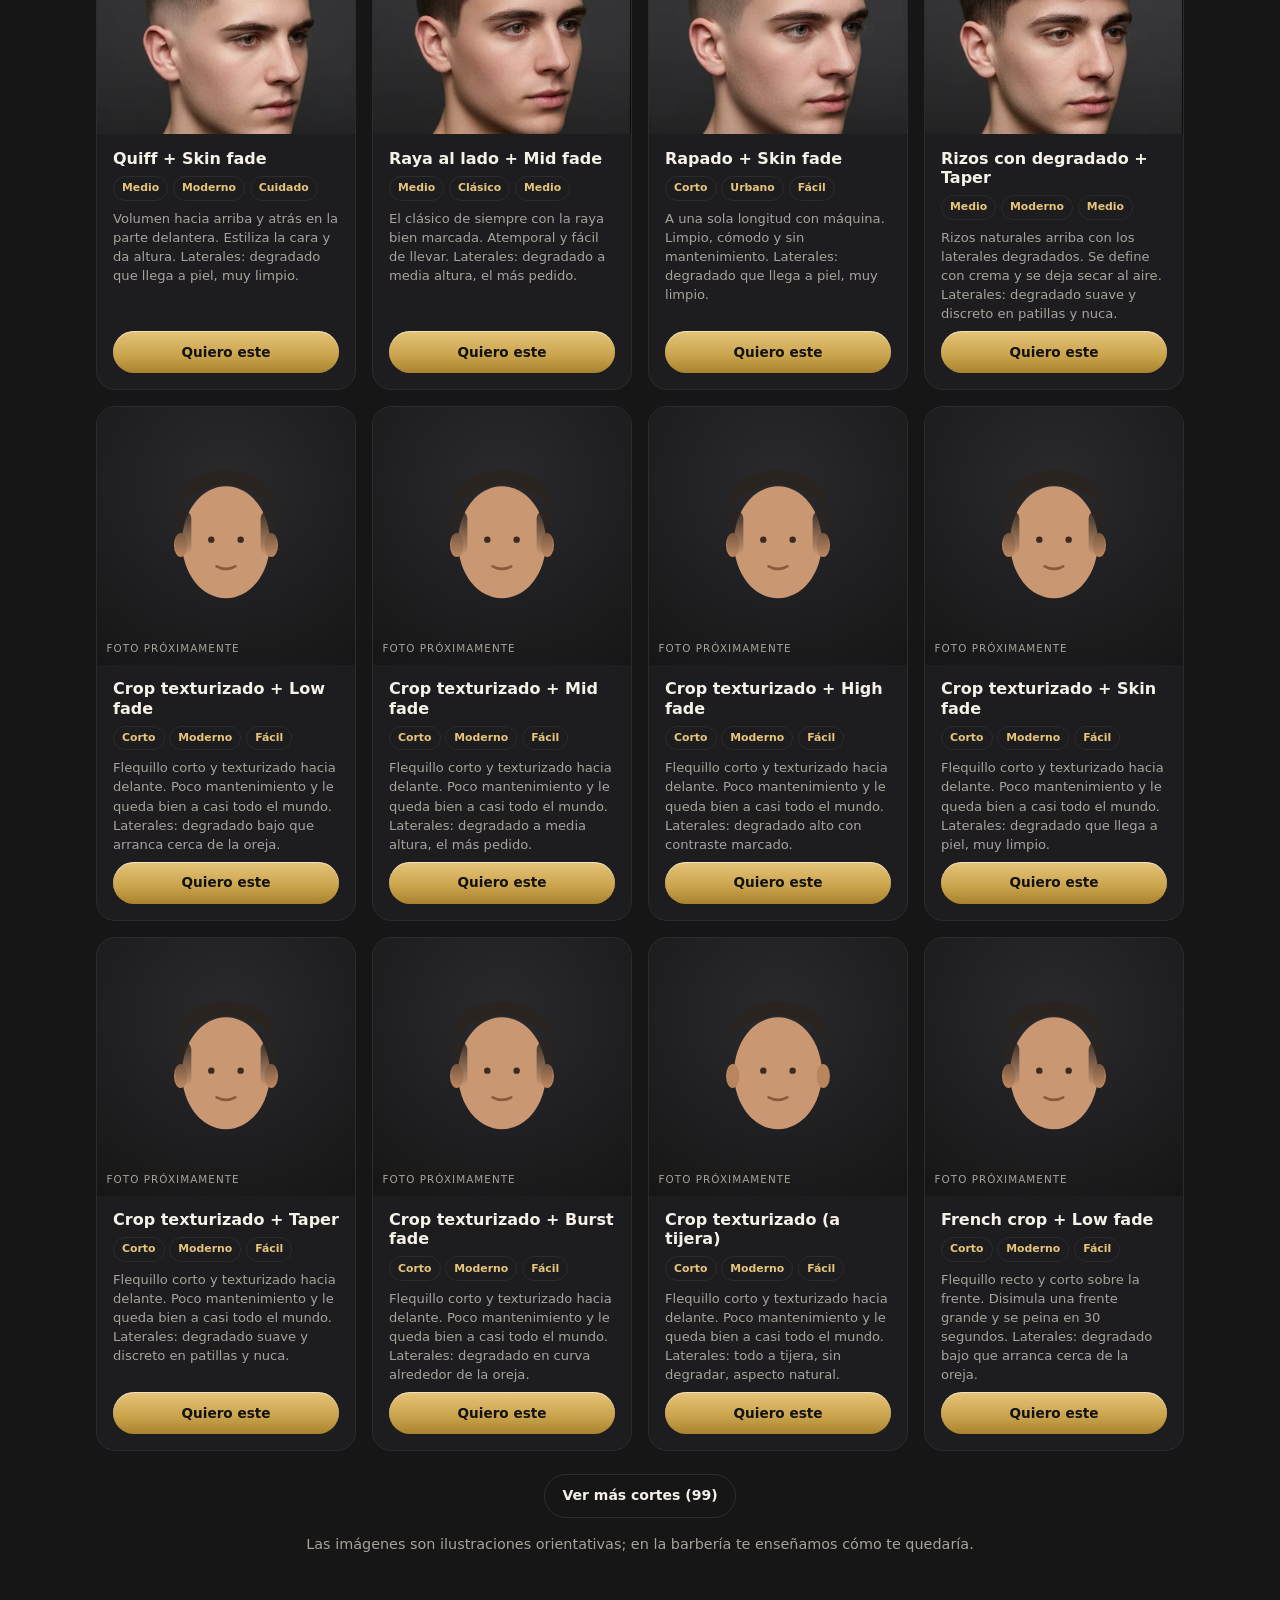
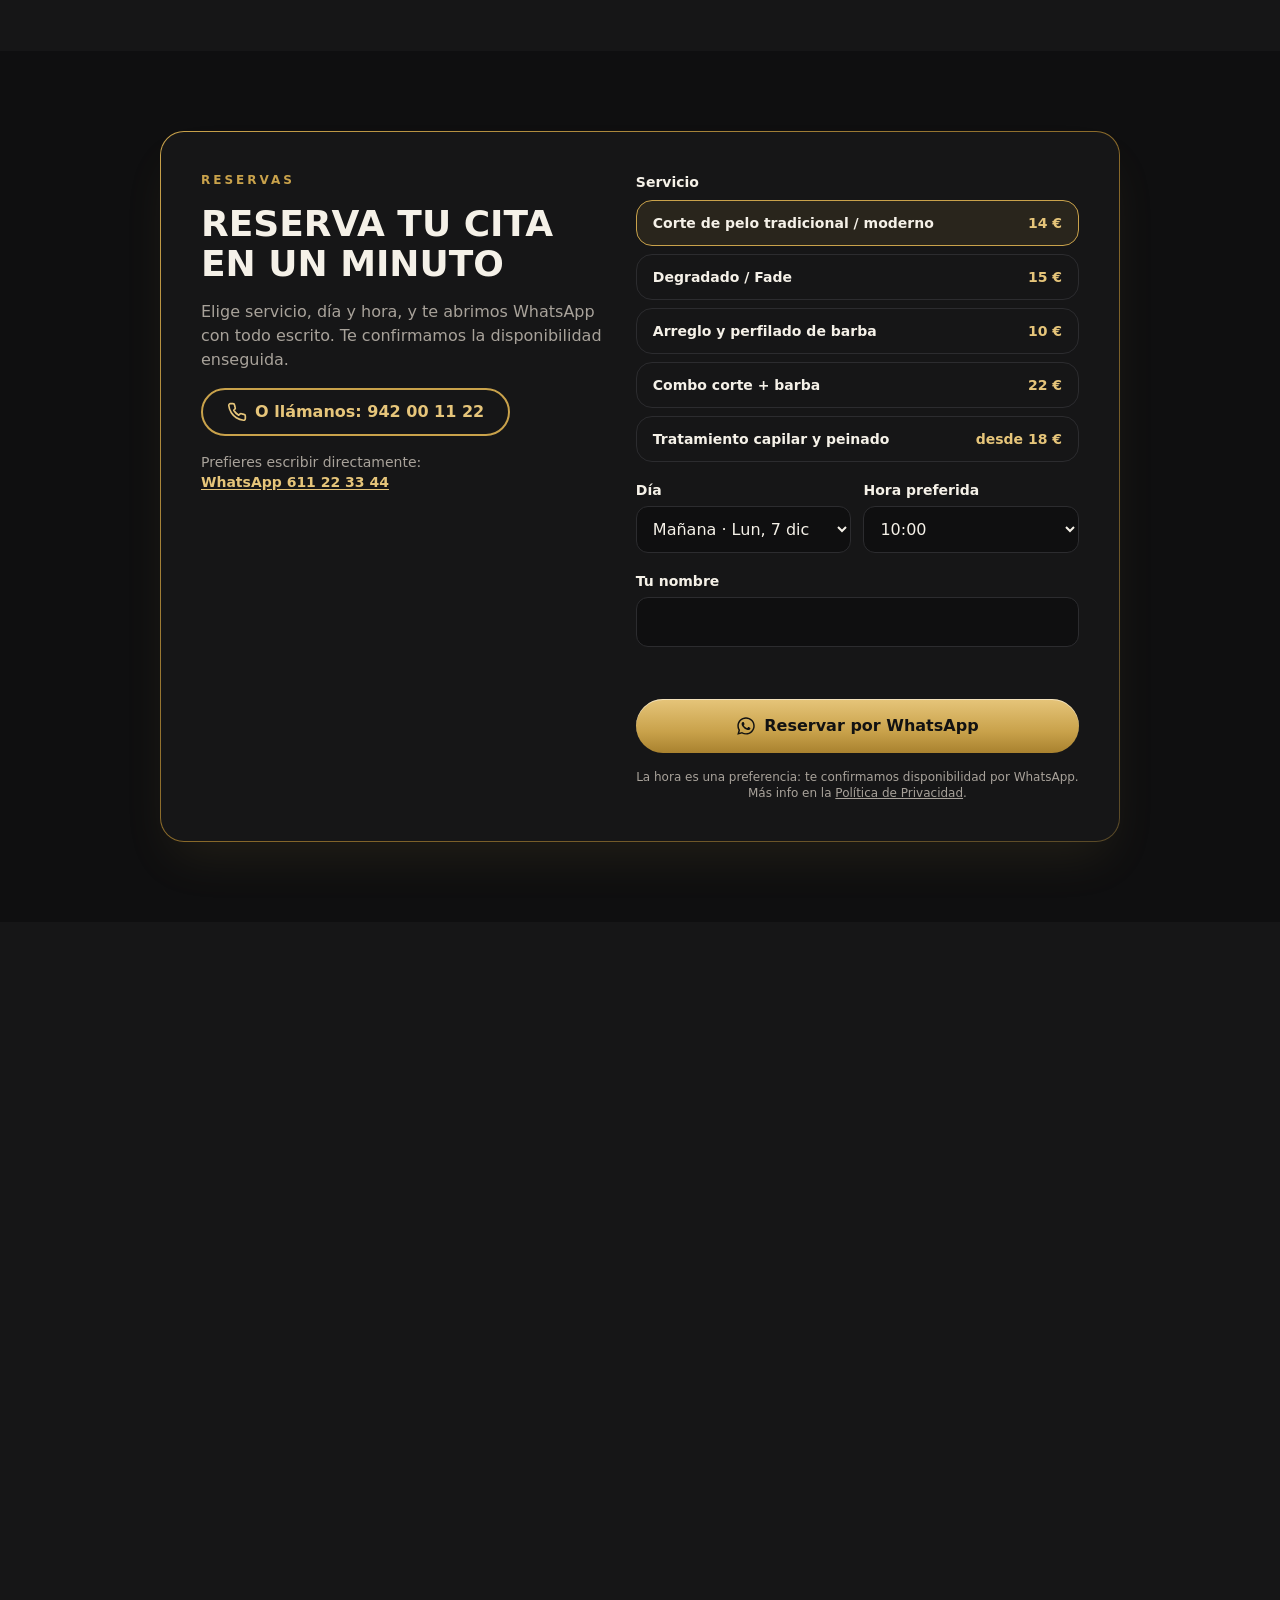
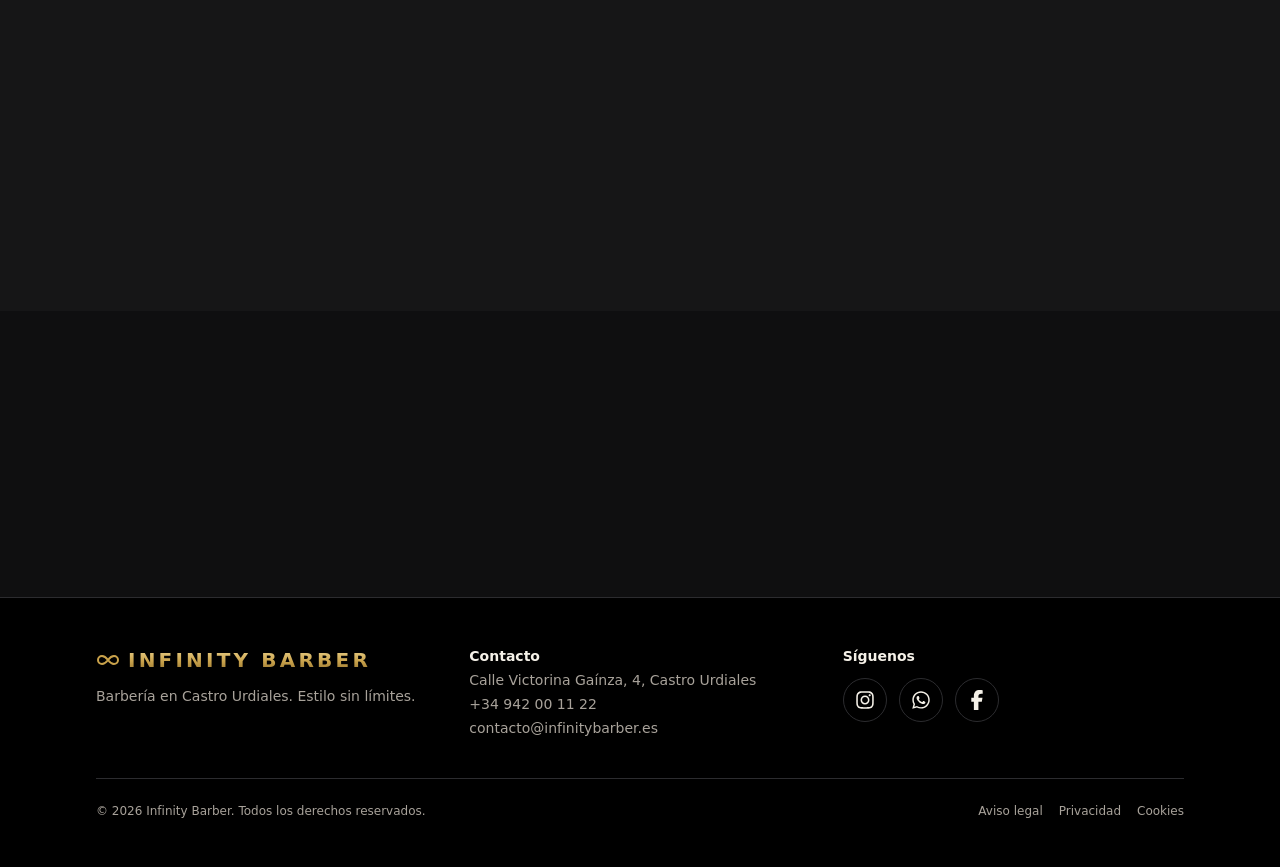
==== commit 43b136c3: "feat(pwa): installable app, barber agenda app and web push notifications Add manifest, service worke" ====
--- a/index.html
+++ b/index.html
@@ -7,6 +7,12 @@
 <meta name="description" content="Infinity Barber, barbería en Castro Urdiales: cortes, degradados, arreglo de barba y peinados. Calle Victorina Gaínza, 4. Reserva tu cita por WhatsApp o teléfono.">
 <meta name="robots" content="index, follow">
 <meta name="theme-color" content="#0F0F10">
+<link rel="manifest" href="/manifest.webmanifest">
+<link rel="apple-touch-icon" href="/icons/apple-touch-icon.png">
+<meta name="mobile-web-app-capable" content="yes">
+<meta name="apple-mobile-web-app-capable" content="yes">
+<meta name="apple-mobile-web-app-title" content="Infinity">
+<meta name="apple-mobile-web-app-status-bar-style" content="black-translucent">
 <link rel="icon" href="data:image/svg+xml,%3Csvg xmlns='http://www.w3.org/2000/svg' viewBox='0 0 64 64'%3E%3Crect width='64' height='64' rx='14' fill='%230F0F10'/%3E%3Cpath d='M16 32c0-7 5-12 11-12 8 0 10 24 21 24 6 0 8-5 8-12s-2-12-8-12c-11 0-13 24-21 24-6 0-11-5-11-12z' fill='none' stroke='%23C9A24B' stroke-width='5' stroke-linecap='round'/%3E%3C/svg%3E">
 <meta property="og:type" content="website">
 <meta property="og:title" content="Infinity Barber | Barbería en Castro Urdiales">
@@ -233,6 +239,7 @@
 </div>
 <div class="mt-10 flex flex-col items-center justify-between gap-3 border-t border-line pt-6 text-xs text-mute sm:flex-row">
 <p>&copy; <span id="anio"></span> Infinity Barber. Todos los derechos reservados.</p>
+<button type="button" data-install hidden class="inline-flex min-h-[44px] items-center gap-2 rounded-full border border-gold px-5 font-bold text-gold-light hover:bg-gold hover:text-ink">Instalar la app</button>
 <nav aria-label="Legal" class="flex flex-wrap justify-center gap-4"><a href="#aviso-legal" data-legal="aviso" class="hover:text-gold-light">Aviso legal</a><a href="#privacidad" data-legal="privacidad" class="hover:text-gold-light">Privacidad</a><a href="#cookies" data-legal="cookies" class="hover:text-gold-light">Cookies</a></nav>
 </div>
 </div>
@@ -447,5 +454,6 @@
 })();
 </script>
 <script src="app.js" defer></script>
+<script src="pwa.js" defer></script>
 </body>
 </html>
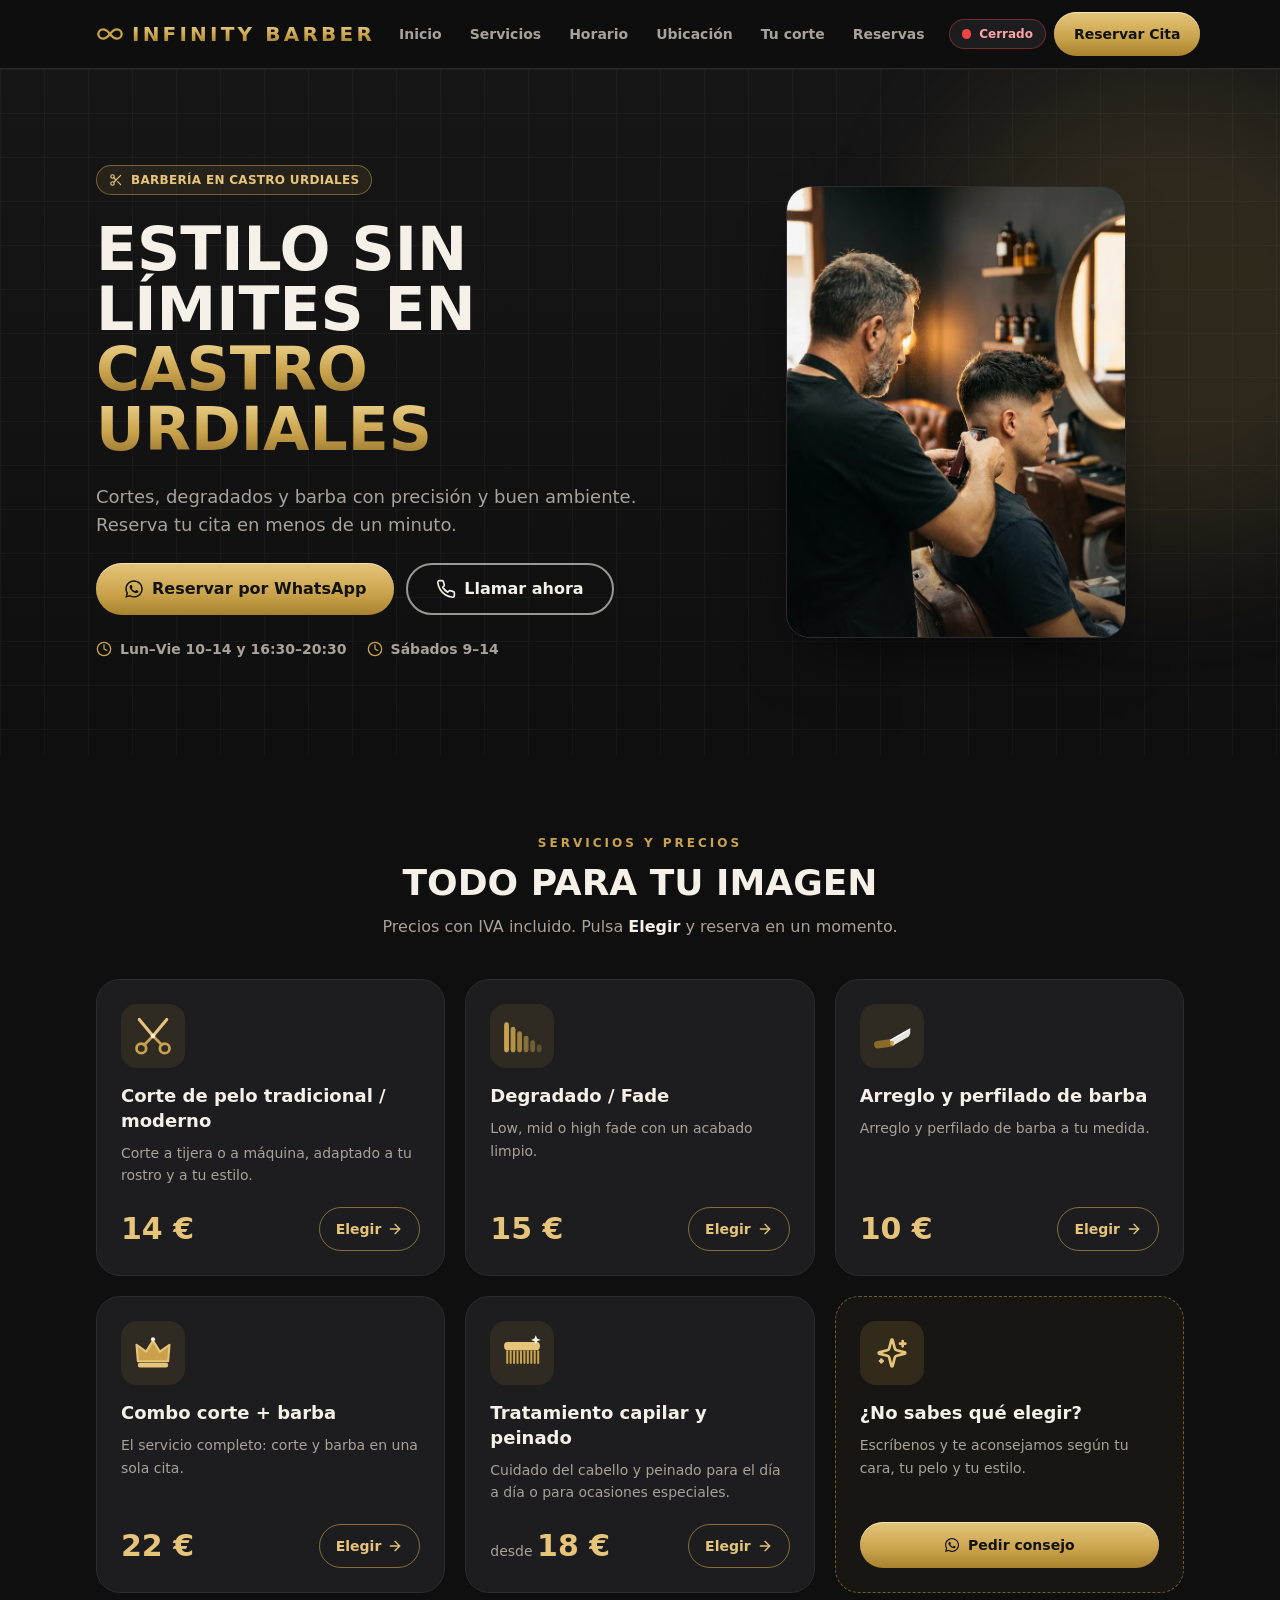
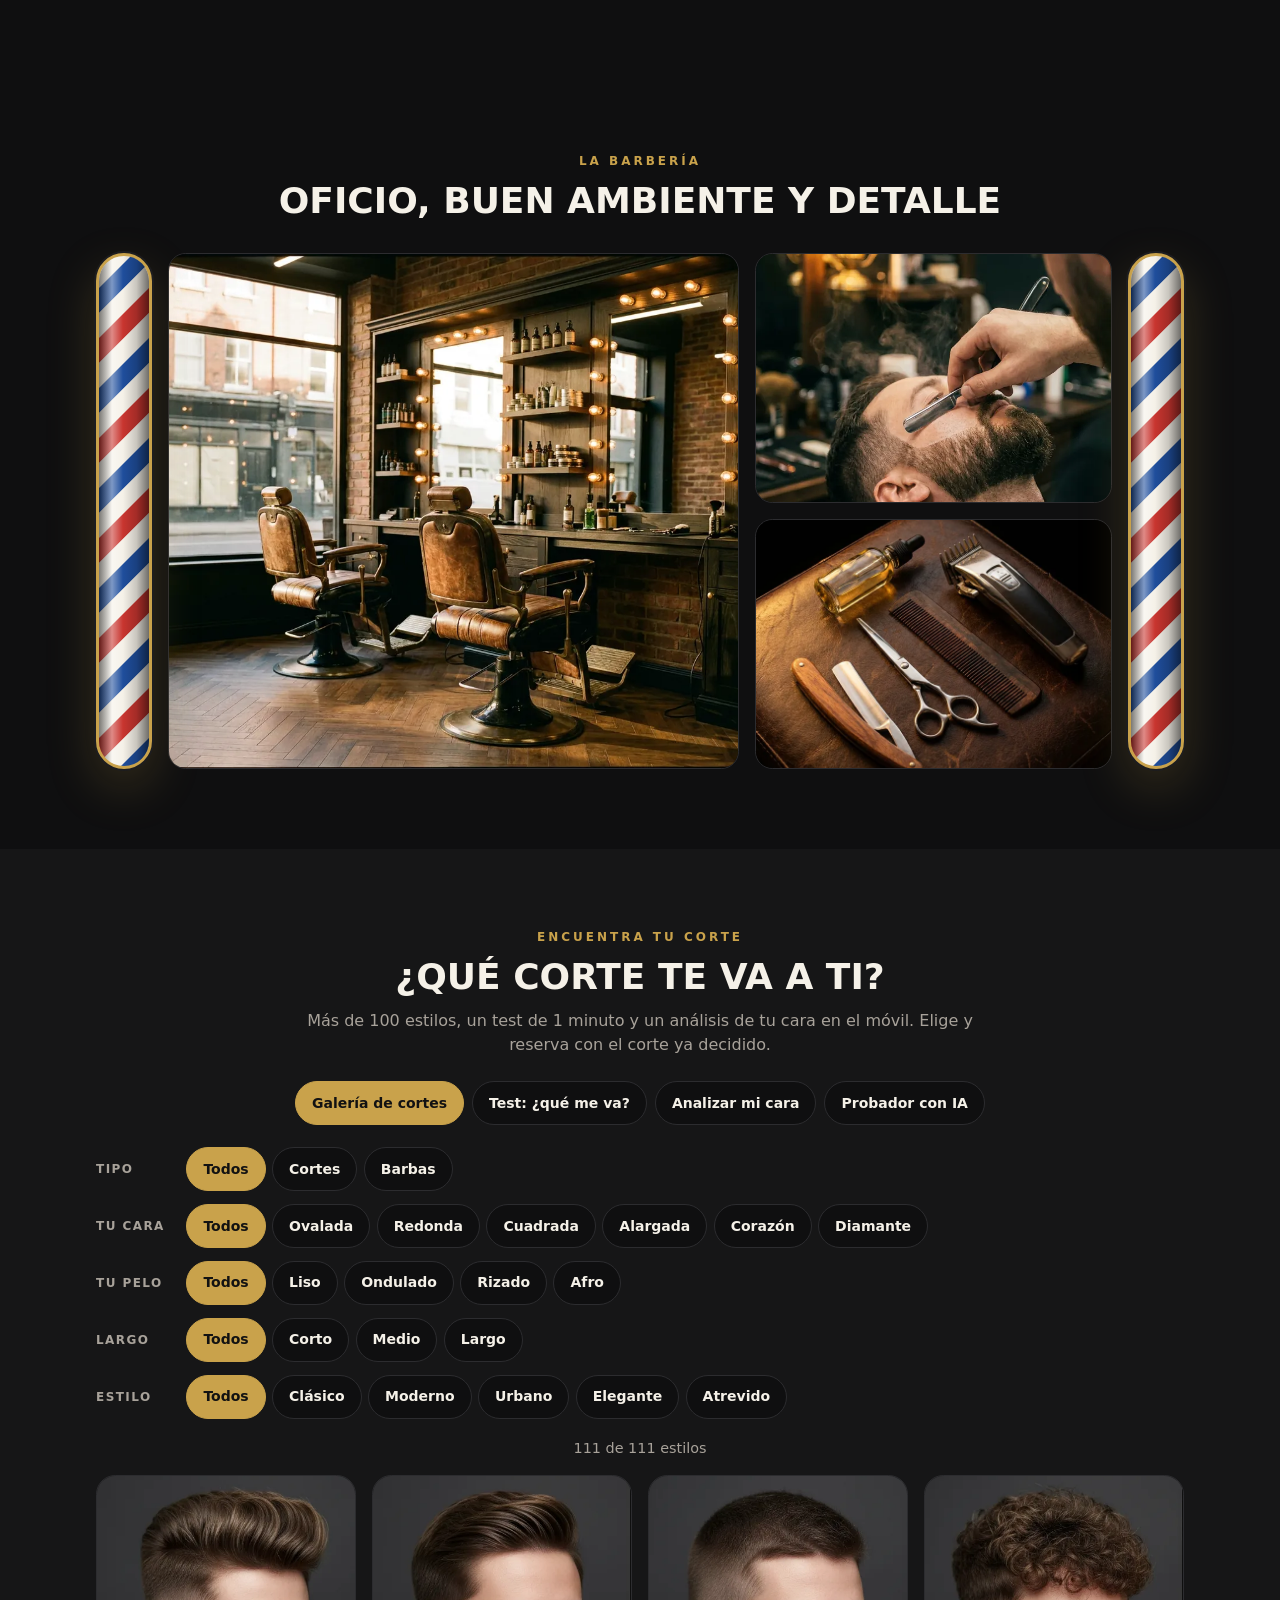
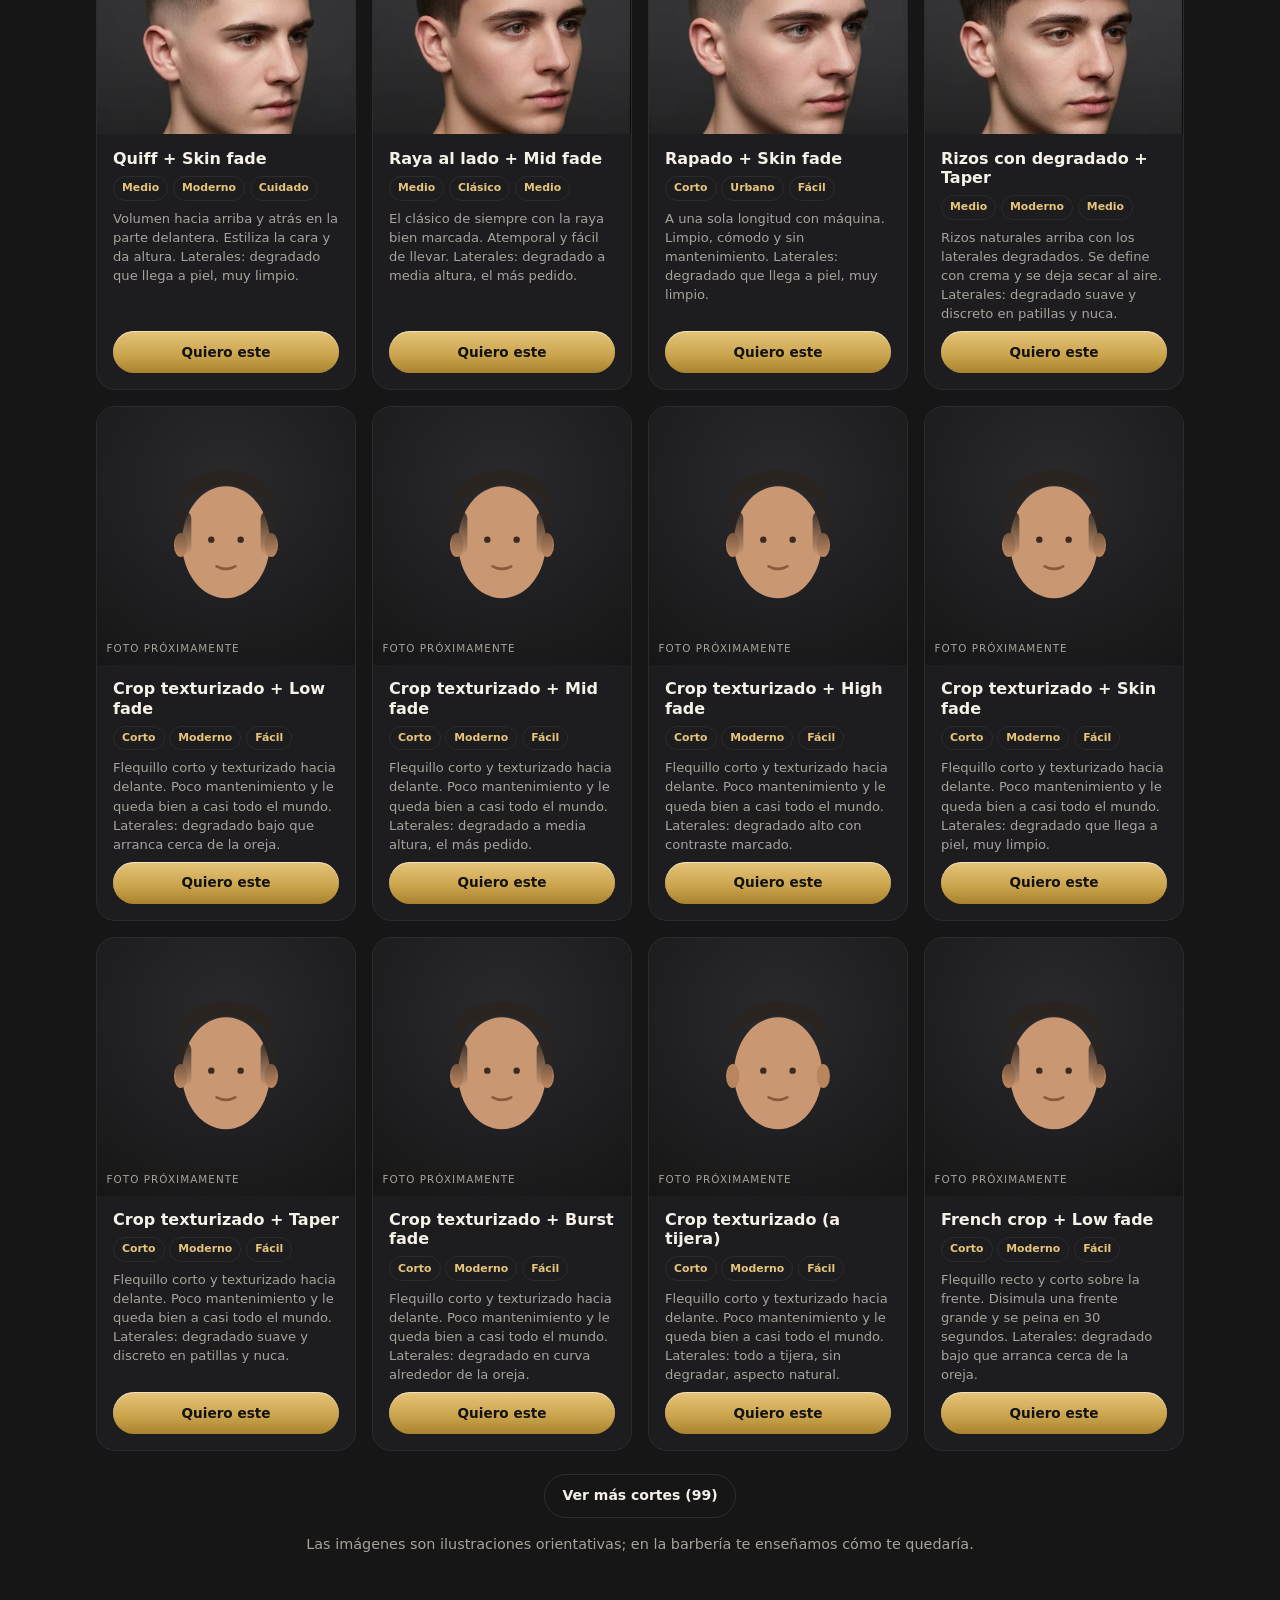
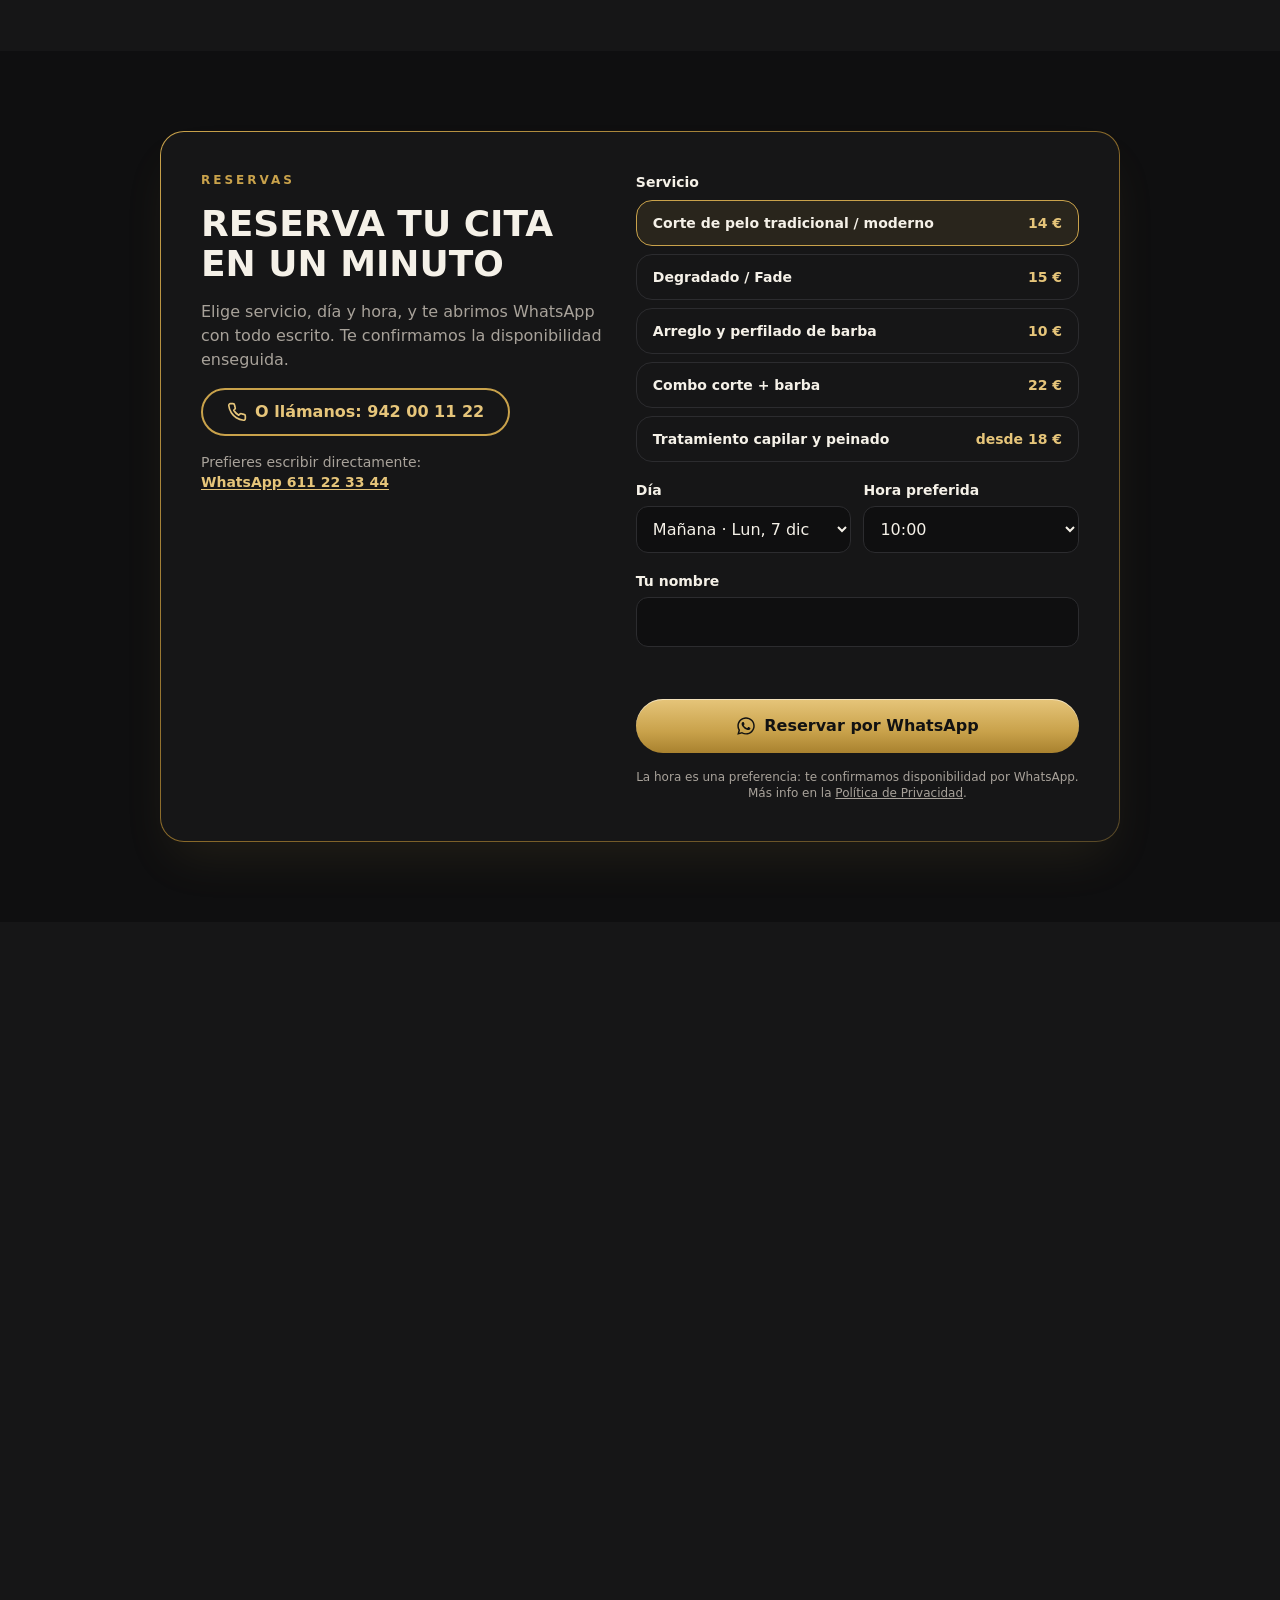
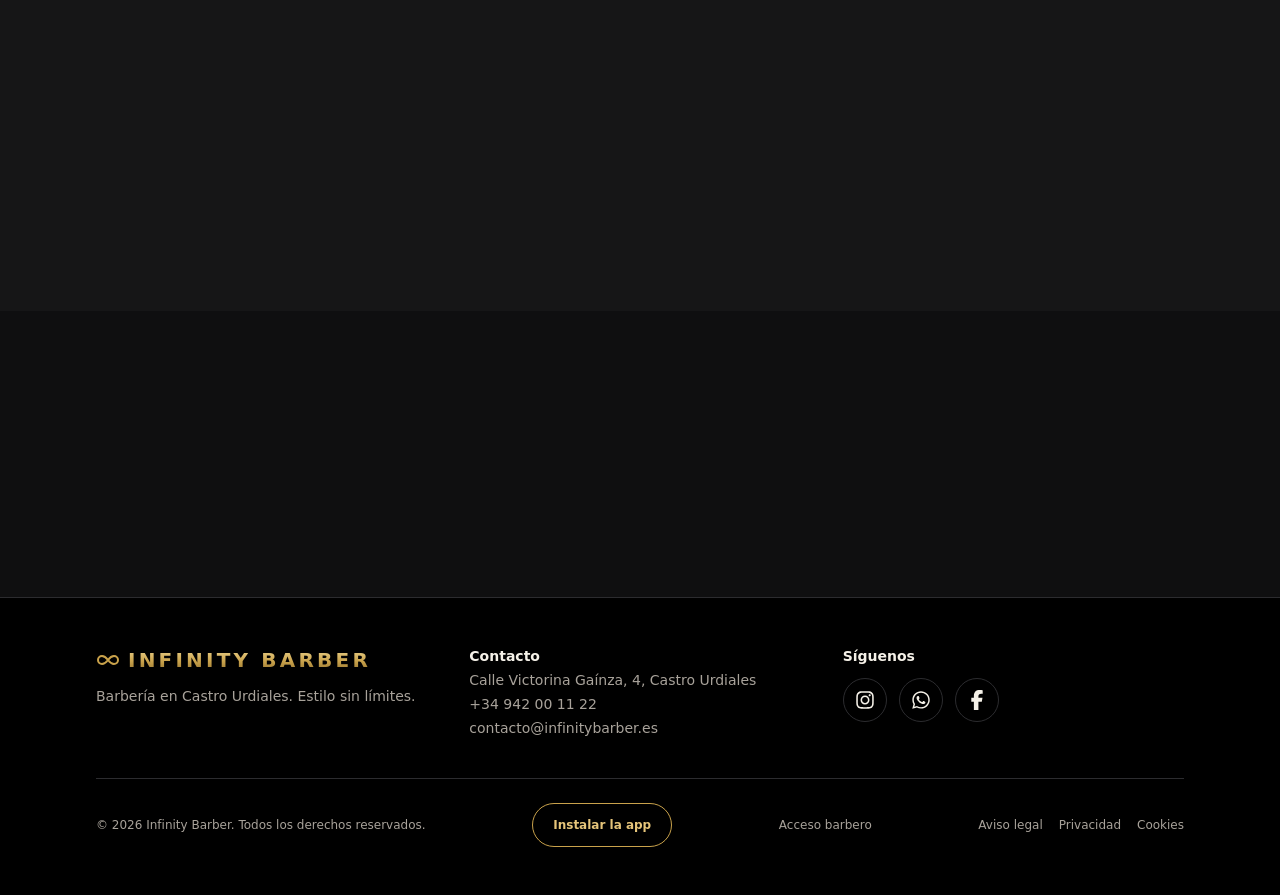
==== commit d139b473: "feat(pwa): single app for clients and barber with first-run notification prompt - Barber agenda live" ====
--- a/index.html
+++ b/index.html
@@ -8,6 +8,7 @@
 <meta name="robots" content="index, follow">
 <meta name="theme-color" content="#0F0F10">
 <link rel="manifest" href="/manifest.webmanifest">
+<script>/* App instalada en el móvil del barbero (sesión recordada): abre directamente la agenda */(function(){try{if(/[?&]source=pwa/.test(location.search)&&!/[?&]web=1/.test(location.search)&&localStorage.getItem("bbt")&&(matchMedia("(display-mode: standalone)").matches||navigator.standalone))location.replace("/admin.html")}catch(e){}})()</script>
 <link rel="apple-touch-icon" href="/icons/apple-touch-icon.png">
 <meta name="mobile-web-app-capable" content="yes">
 <meta name="apple-mobile-web-app-capable" content="yes">
@@ -240,6 +241,7 @@
 <div class="mt-10 flex flex-col items-center justify-between gap-3 border-t border-line pt-6 text-xs text-mute sm:flex-row">
 <p>&copy; <span id="anio"></span> Infinity Barber. Todos los derechos reservados.</p>
 <button type="button" data-install hidden class="inline-flex min-h-[44px] items-center gap-2 rounded-full border border-gold px-5 font-bold text-gold-light hover:bg-gold hover:text-ink">Instalar la app</button>
+<a href="/admin.html" rel="nofollow" class="text-xs text-mute hover:text-gold-light">Acceso barbero</a>
 <nav aria-label="Legal" class="flex flex-wrap justify-center gap-4"><a href="#aviso-legal" data-legal="aviso" class="hover:text-gold-light">Aviso legal</a><a href="#privacidad" data-legal="privacidad" class="hover:text-gold-light">Privacidad</a><a href="#cookies" data-legal="cookies" class="hover:text-gold-light">Cookies</a></nav>
 </div>
 </div>
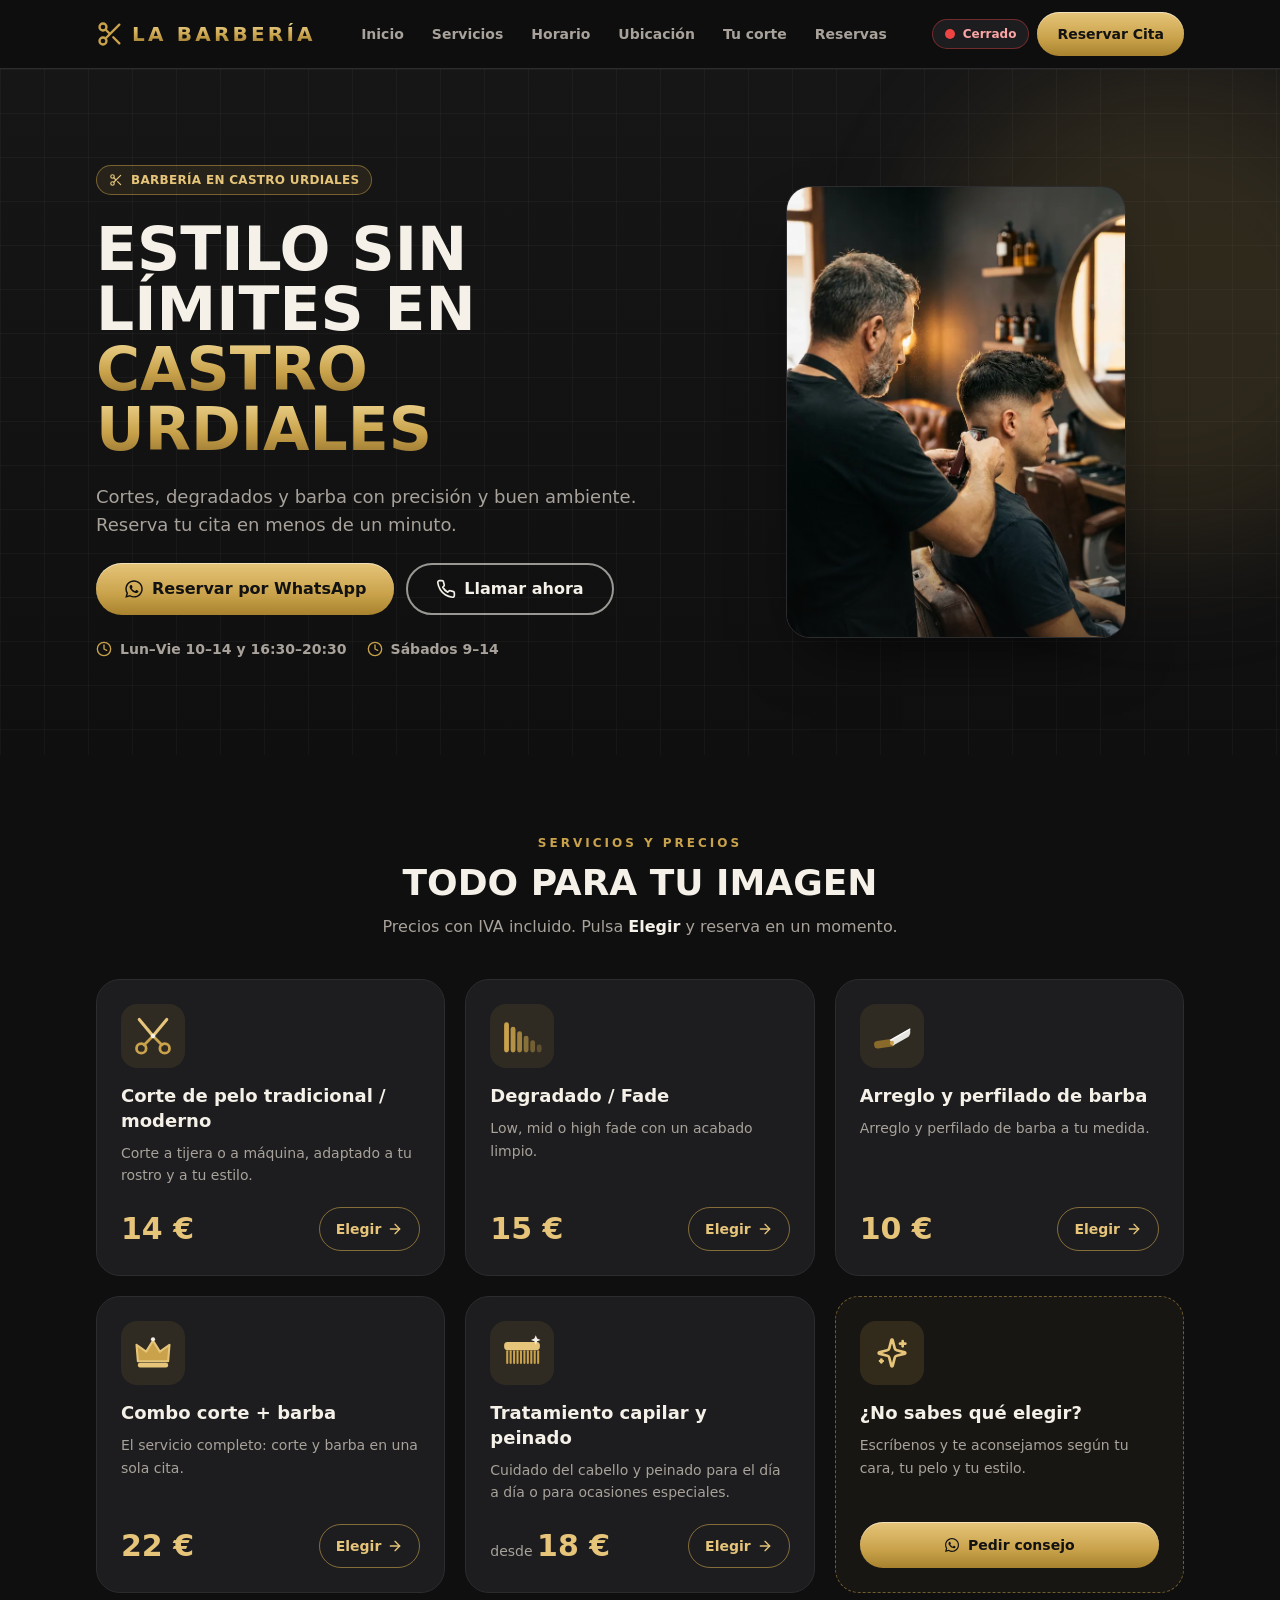
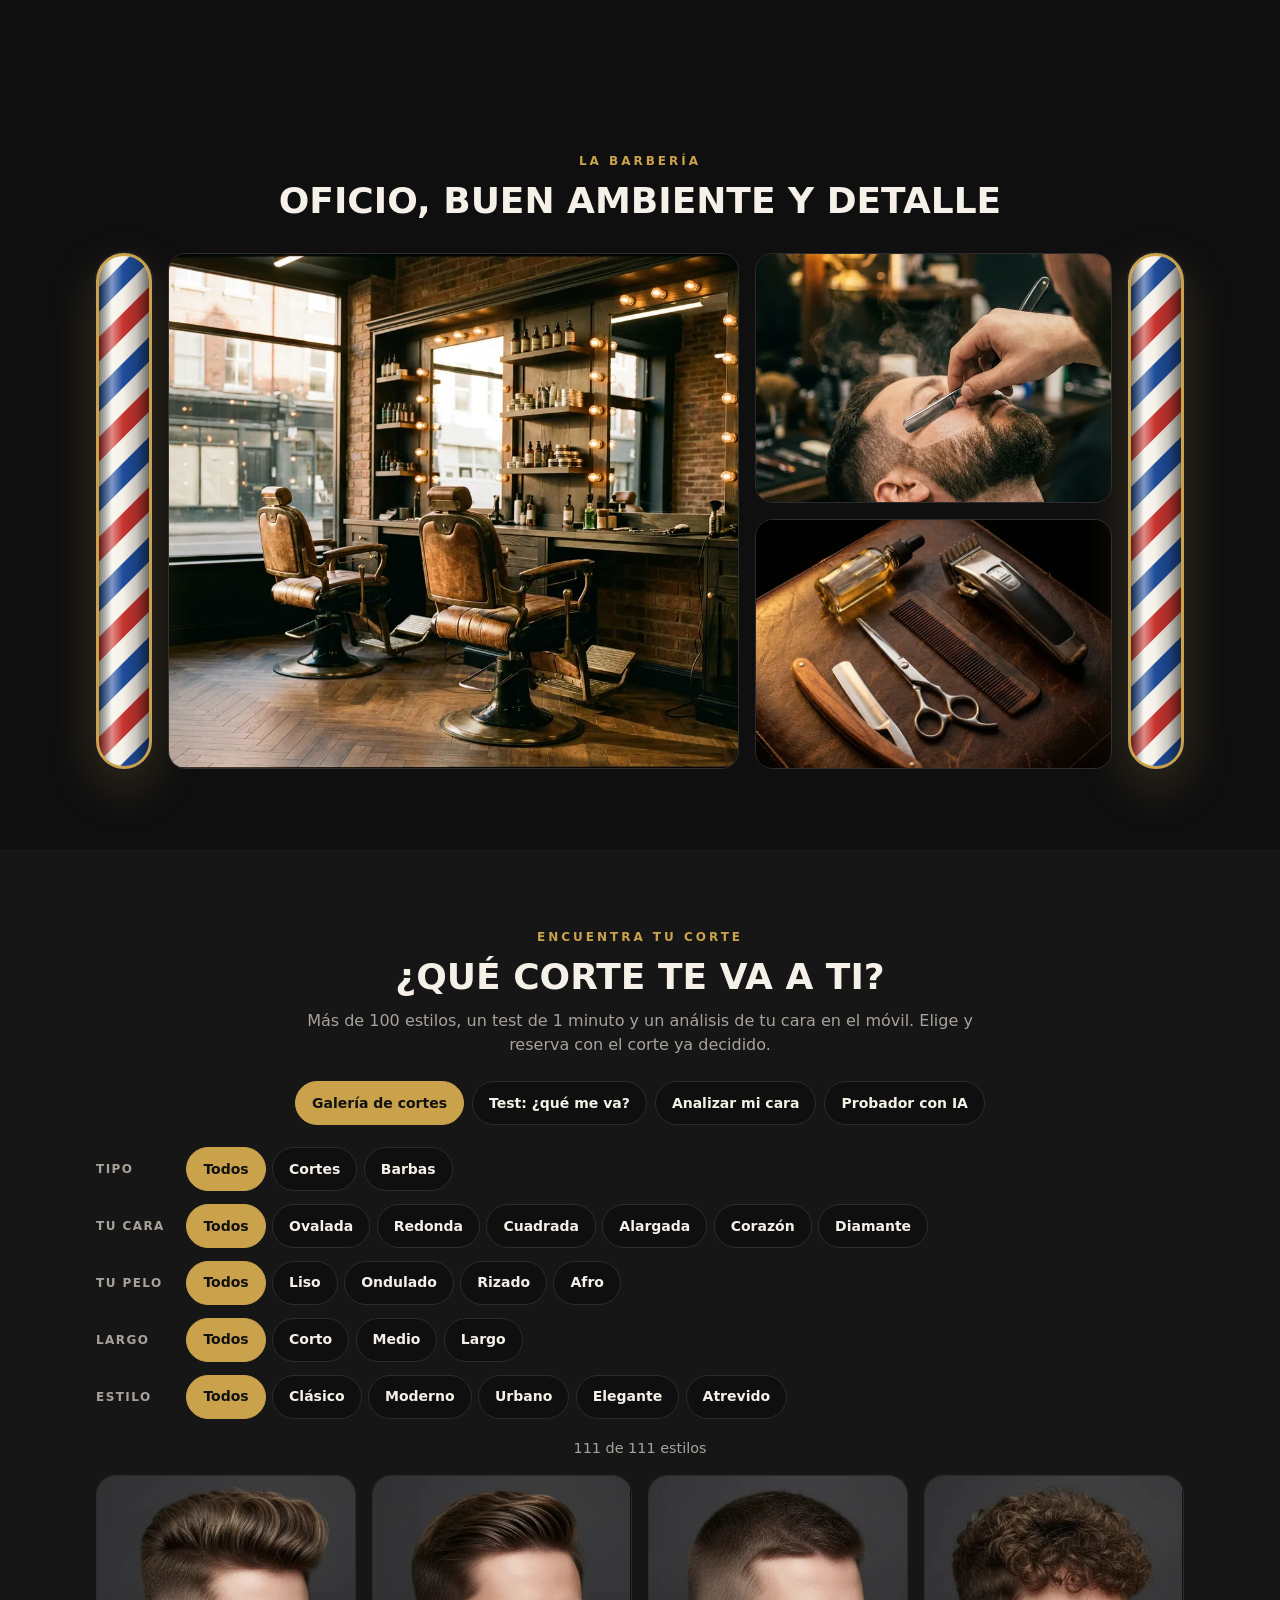
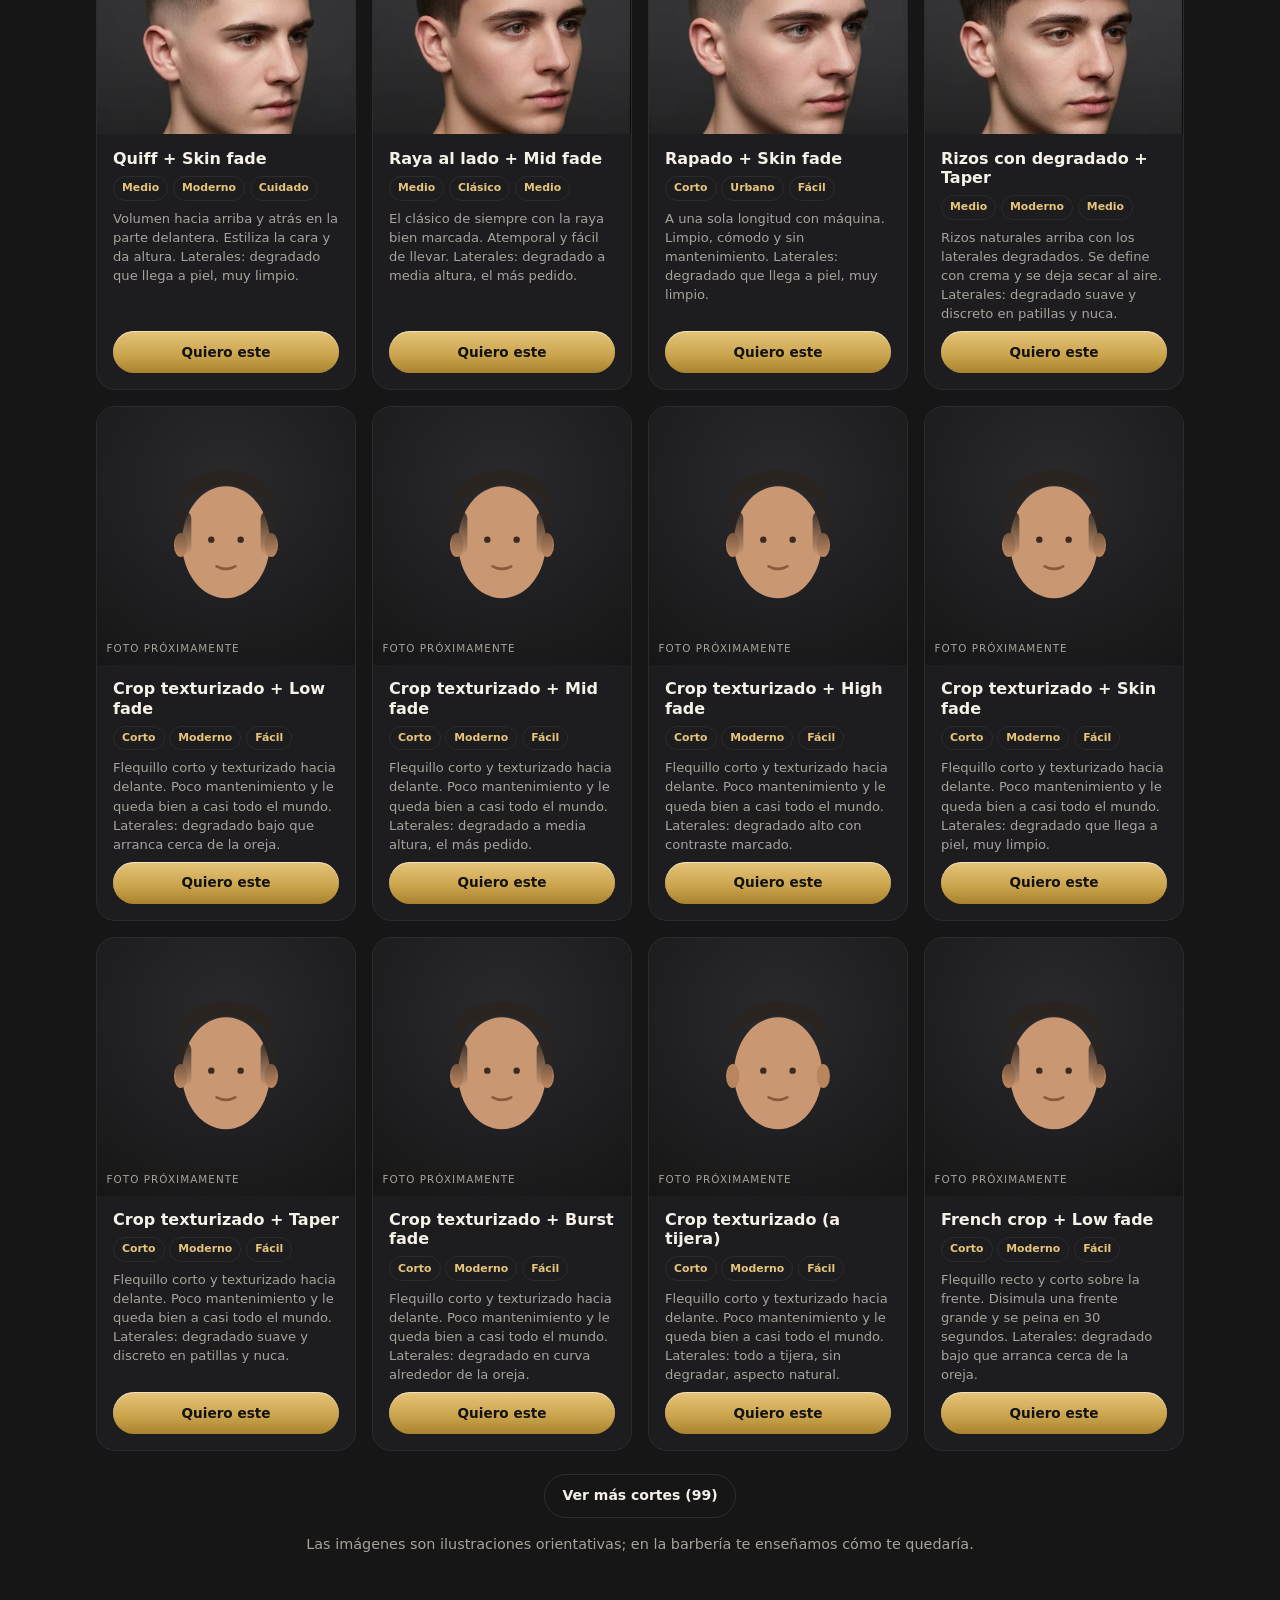
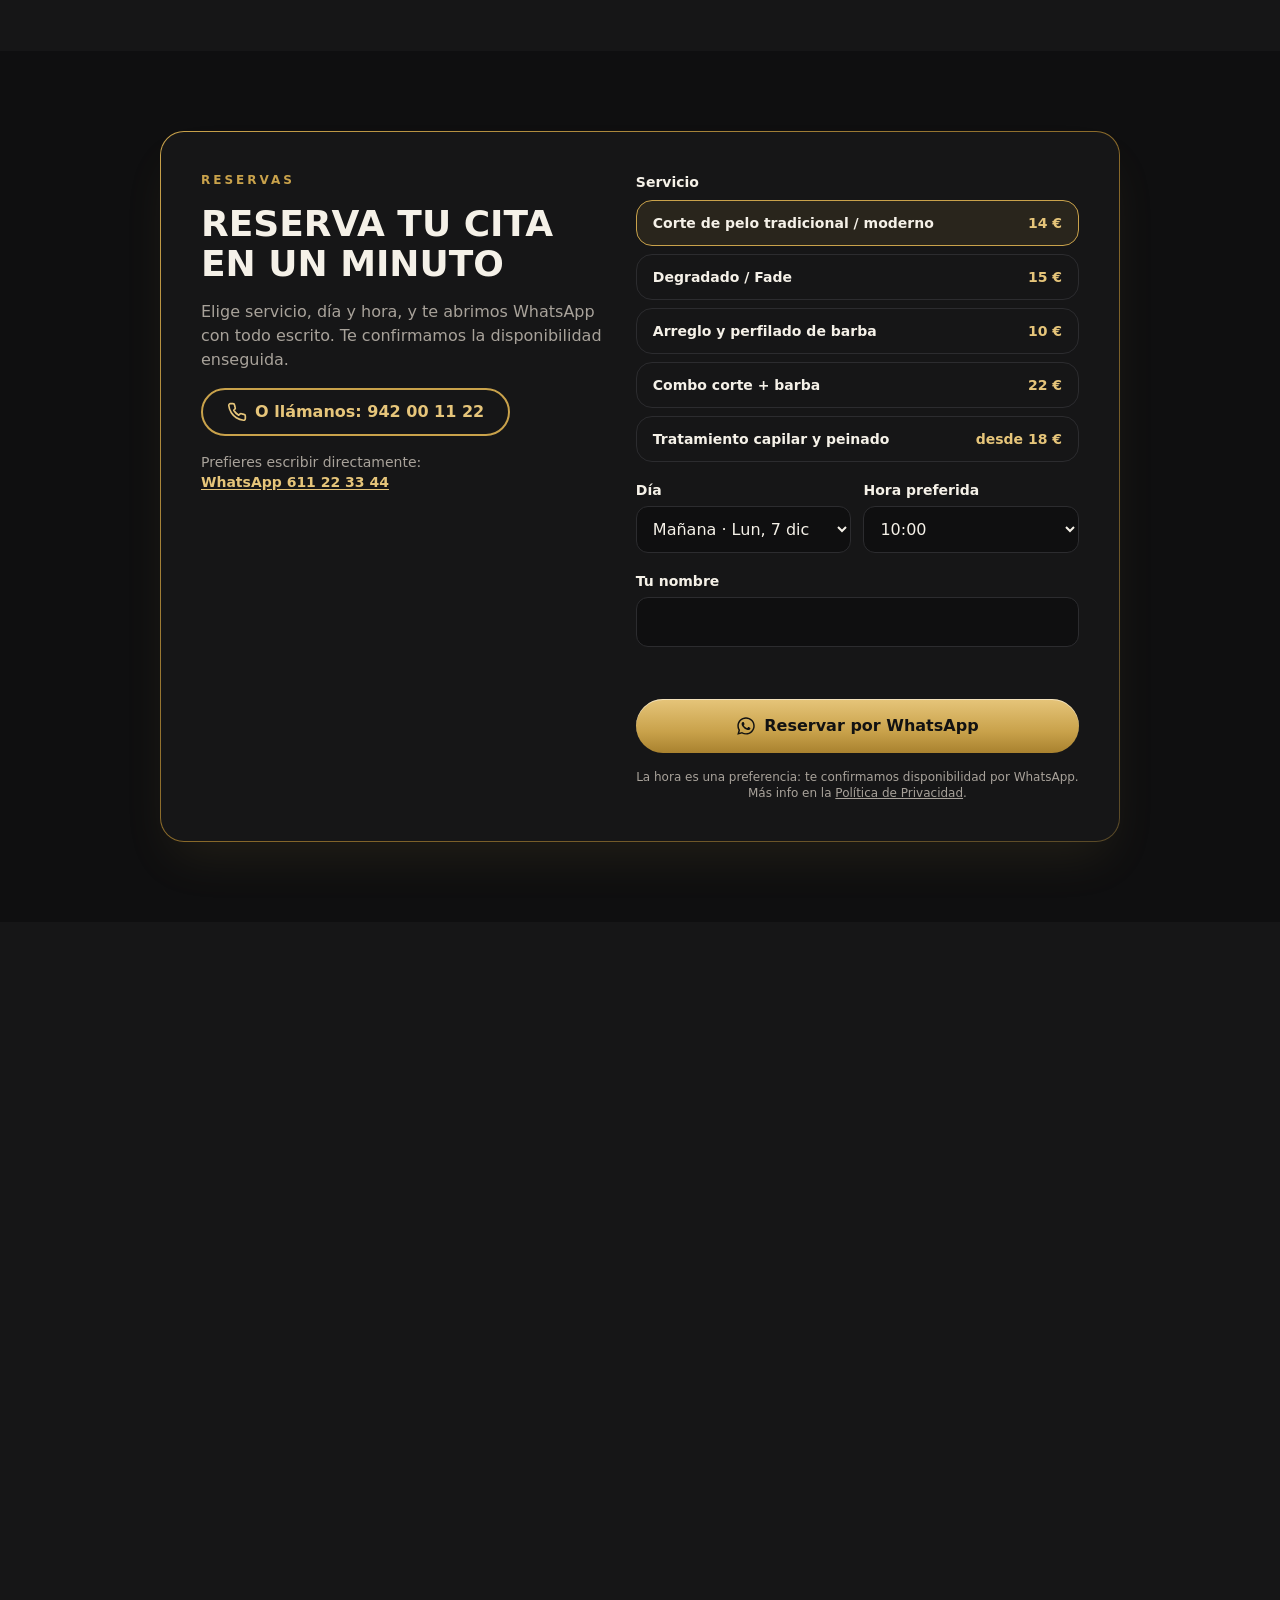
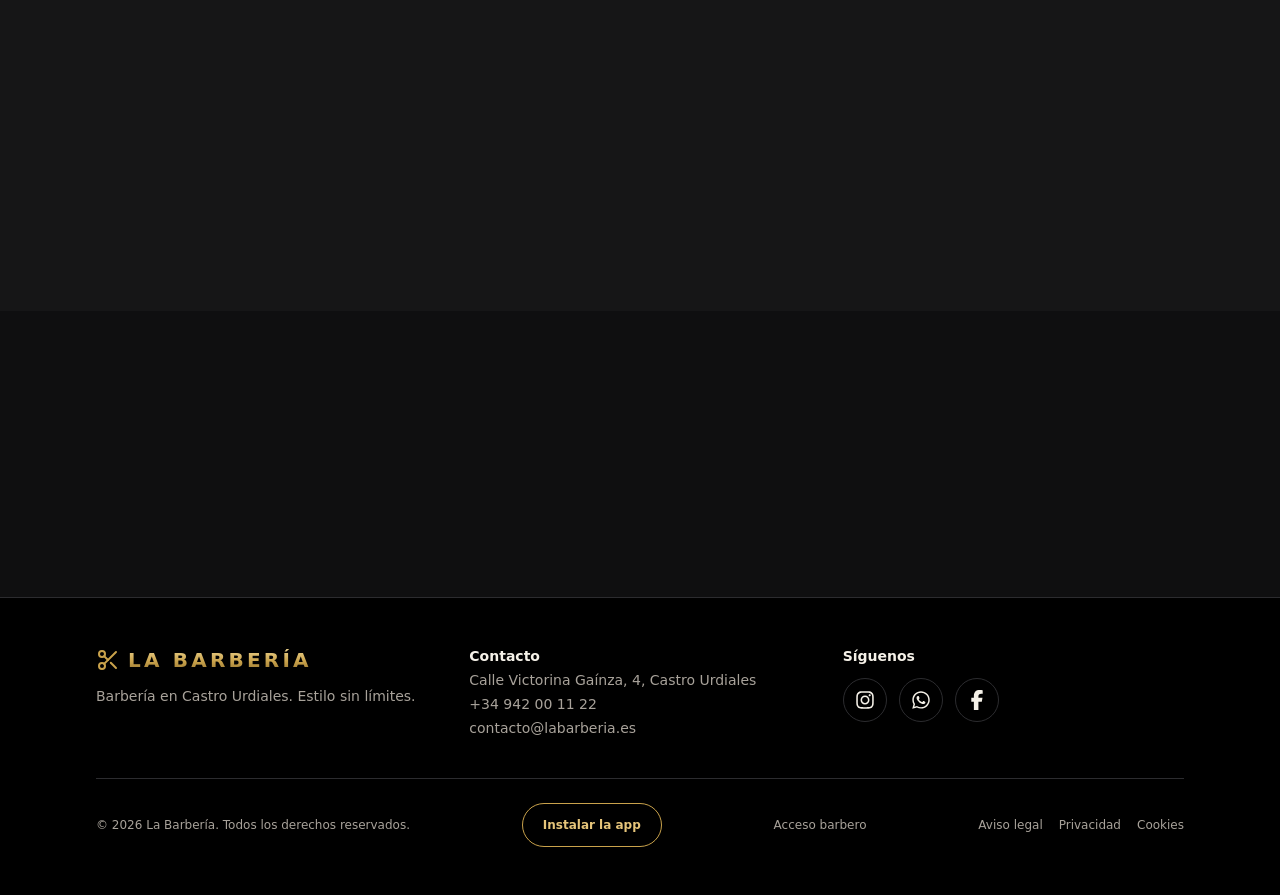
==== commit af2fdbbb: "refactor(brand): rename demo barbershop to generic 'La Barbería' Co-Authored-By: Claude Opus 5.5 <no" ====
--- a/index.html
+++ b/index.html
@@ -3,8 +3,8 @@
 <head>
 <meta charset="utf-8">
 <meta name="viewport" content="width=device-width, initial-scale=1">
-<title>Barbería en Castro Urdiales | Infinity Barber</title>
-<meta name="description" content="Infinity Barber, barbería en Castro Urdiales: cortes, degradados, arreglo de barba y peinados. Calle Victorina Gaínza, 4. Reserva tu cita por WhatsApp o teléfono.">
+<title>La Barbería | Barbería en Castro Urdiales</title>
+<meta name="description" content="La Barbería, barbería en Castro Urdiales: cortes, degradados, arreglo de barba y peinados. Calle Victorina Gaínza, 4. Reserva tu cita por WhatsApp o teléfono.">
 <meta name="robots" content="index, follow">
 <meta name="theme-color" content="#0F0F10">
 <link rel="manifest" href="/manifest.webmanifest">
@@ -12,17 +12,17 @@
 <link rel="apple-touch-icon" href="/icons/apple-touch-icon.png">
 <meta name="mobile-web-app-capable" content="yes">
 <meta name="apple-mobile-web-app-capable" content="yes">
-<meta name="apple-mobile-web-app-title" content="Infinity">
+<meta name="apple-mobile-web-app-title" content="La Barbería">
 <meta name="apple-mobile-web-app-status-bar-style" content="black-translucent">
 <link rel="icon" href="data:image/svg+xml,%3Csvg xmlns='http://www.w3.org/2000/svg' viewBox='0 0 64 64'%3E%3Crect width='64' height='64' rx='14' fill='%230F0F10'/%3E%3Cpath d='M16 32c0-7 5-12 11-12 8 0 10 24 21 24 6 0 8-5 8-12s-2-12-8-12c-11 0-13 24-21 24-6 0-11-5-11-12z' fill='none' stroke='%23C9A24B' stroke-width='5' stroke-linecap='round'/%3E%3C/svg%3E">
 <meta property="og:type" content="website">
-<meta property="og:title" content="Infinity Barber | Barbería en Castro Urdiales">
+<meta property="og:title" content="La Barbería | Barbería en Castro Urdiales">
 <meta property="og:description" content="Estilo sin límites en Castro Urdiales. Cortes, fades y barba. Reserva por WhatsApp.">
 <meta property="og:locale" content="es_ES">
 <style>*,:after,:before{--tw-border-spacing-x:0;--tw-border-spacing-y:0;--tw-translate-x:0;--tw-translate-y:0;--tw-rotate:0;--tw-skew-x:0;--tw-skew-y:0;--tw-scale-x:1;--tw-scale-y:1;--tw-pan-x: ;--tw-pan-y: ;--tw-pinch-zoom: ;--tw-scroll-snap-strictness:proximity;--tw-gradient-from-position: ;--tw-gradient-via-position: ;--tw-gradient-to-position: ;--tw-ordinal: ;--tw-slashed-zero: ;--tw-numeric-figure: ;--tw-numeric-spacing: ;--tw-numeric-fraction: ;--tw-ring-inset: ;--tw-ring-offset-width:0px;--tw-ring-offset-color:#fff;--tw-ring-color:rgba(59,130,246,.5);--tw-ring-offset-shadow:0 0 #0000;--tw-ring-shadow:0 0 #0000;--tw-shadow:0 0 #0000;--tw-shadow-colored:0 0 #0000;--tw-blur: ;--tw-brightness: ;--tw-contrast: ;--tw-grayscale: ;--tw-hue-rotate: ;--tw-invert: ;--tw-saturate: ;--tw-sepia: ;--tw-drop-shadow: ;--tw-backdrop-blur: ;--tw-backdrop-brightness: ;--tw-backdrop-contrast: ;--tw-backdrop-grayscale: ;--tw-backdrop-hue-rotate: ;--tw-backdrop-invert: ;--tw-backdrop-opacity: ;--tw-backdrop-saturate: ;--tw-backdrop-sepia: ;--tw-contain-size: ;--tw-contain-layout: ;--tw-contain-paint: ;--tw-contain-style: }::backdrop{--tw-border-spacing-x:0;--tw-border-spacing-y:0;--tw-translate-x:0;--tw-translate-y:0;--tw-rotate:0;--tw-skew-x:0;--tw-skew-y:0;--tw-scale-x:1;--tw-scale-y:1;--tw-pan-x: ;--tw-pan-y: ;--tw-pinch-zoom: ;--tw-scroll-snap-strictness:proximity;--tw-gradient-from-position: ;--tw-gradient-via-position: ;--tw-gradient-to-position: ;--tw-ordinal: ;--tw-slashed-zero: ;--tw-numeric-figure: ;--tw-numeric-spacing: ;--tw-numeric-fraction: ;--tw-ring-inset: ;--tw-ring-offset-width:0px;--tw-ring-offset-color:#fff;--tw-ring-color:rgba(59,130,246,.5);--tw-ring-offset-shadow:0 0 #0000;--tw-ring-shadow:0 0 #0000;--tw-shadow:0 0 #0000;--tw-shadow-colored:0 0 #0000;--tw-blur: ;--tw-brightness: ;--tw-contrast: ;--tw-grayscale: ;--tw-hue-rotate: ;--tw-invert: ;--tw-saturate: ;--tw-sepia: ;--tw-drop-shadow: ;--tw-backdrop-blur: ;--tw-backdrop-brightness: ;--tw-backdrop-contrast: ;--tw-backdrop-grayscale: ;--tw-backdrop-hue-rotate: ;--tw-backdrop-invert: ;--tw-backdrop-opacity: ;--tw-backdrop-saturate: ;--tw-backdrop-sepia: ;--tw-contain-size: ;--tw-contain-layout: ;--tw-contain-paint: ;--tw-contain-style: }/*! tailwindcss v3.4.19 | MIT License | https://tailwindcss.com*/*,:after,:before{box-sizing:border-box;border:0 solid #e5e7eb}:after,:before{--tw-content:""}:host,html{line-height:1.5;-webkit-text-size-adjust:100%;-moz-tab-size:4;-o-tab-size:4;tab-size:4;font-family:system-ui,-apple-system,Segoe UI,Roboto,Helvetica Neue,Arial,sans-serif;font-feature-settings:normal;font-variation-settings:normal;-webkit-tap-highlight-color:transparent}body{margin:0;line-height:inherit}hr{height:0;color:inherit;border-top-width:1px}abbr:where([title]){-webkit-text-decoration:underline dotted;text-decoration:underline dotted}h1,h2,h3,h4,h5,h6{font-size:inherit;font-weight:inherit}a{color:inherit;text-decoration:inherit}b,strong{font-weight:bolder}code,kbd,pre,samp{font-family:ui-monospace,SFMono-Regular,Menlo,Monaco,Consolas,Liberation Mono,Courier New,monospace;font-feature-settings:normal;font-variation-settings:normal;font-size:1em}small{font-size:80%}sub,sup{font-size:75%;line-height:0;position:relative;vertical-align:baseline}sub{bottom:-.25em}sup{top:-.5em}table{text-indent:0;border-color:inherit;border-collapse:collapse}button,input,optgroup,select,textarea{font-family:inherit;font-feature-settings:inherit;font-variation-settings:inherit;font-size:100%;font-weight:inherit;line-height:inherit;letter-spacing:inherit;color:inherit;margin:0;padding:0}button,select{text-transform:none}button,input:where([type=button]),input:where([type=reset]),input:where([type=submit]){-webkit-appearance:button;background-color:transparent;background-image:none}:-moz-focusring{outline:auto}:-moz-ui-invalid{box-shadow:none}progress{vertical-align:baseline}::-webkit-inner-spin-button,::-webkit-outer-spin-button{height:auto}[type=search]{-webkit-appearance:textfield;outline-offset:-2px}::-webkit-search-decoration{-webkit-appearance:none}::-webkit-file-upload-button{-webkit-appearance:button;font:inherit}summary{display:list-item}blockquote,dd,dl,figure,h1,h2,h3,h4,h5,h6,hr,p,pre{margin:0}fieldset{margin:0}fieldset,legend{padding:0}menu,ol,ul{list-style:none;margin:0;padding:0}dialog{padding:0}textarea{resize:vertical}input::-moz-placeholder,textarea::-moz-placeholder{opacity:1;color:#9ca3af}input::placeholder,textarea::placeholder{opacity:1;color:#9ca3af}[role=button],button{cursor:pointer}:disabled{cursor:default}audio,canvas,embed,iframe,img,object,svg,video{display:block;vertical-align:middle}img,video{max-width:100%;height:auto}[hidden]:where(:not([hidden=until-found])){display:none}.sr-only{position:absolute;width:1px;height:1px;padding:0;margin:-1px;overflow:hidden;clip:rect(0,0,0,0);white-space:nowrap;border-width:0}.fixed{position:fixed}.absolute{position:absolute}.relative{position:relative}.sticky{position:sticky}.inset-0{inset:0}.inset-x-0{left:0;right:0}.-right-32{right:-8rem}.bottom-0{bottom:0}.top-0{top:0}.isolate{isolation:isolate}.-z-10{z-index:-10}.-z-20{z-index:-20}.z-50{z-index:50}.mx-auto{margin-left:auto;margin-right:auto}.mb-4{margin-bottom:1rem}.mt-1{margin-top:.25rem}.mt-10{margin-top:2.5rem}.mt-2{margin-top:.5rem}.mt-3{margin-top:.75rem}.mt-4{margin-top:1rem}.mt-5{margin-top:1.25rem}.mt-6{margin-top:1.5rem}.block{display:block}.flex{display:flex}.inline-flex{display:inline-flex}.table{display:table}.grid{display:grid}.hidden{display:none}.aspect-square{aspect-ratio:1/1}.h-10{height:2.5rem}.h-11{height:2.75rem}.h-16{height:4rem}.h-3\.5{height:.875rem}.h-4{height:1rem}.h-5{height:1.25rem}.h-6{height:1.5rem}.h-7{height:1.75rem}.h-8{height:2rem}.h-\[30rem\]{height:30rem}.h-full{height:100%}.max-h-\[85vh\]{max-height:85vh}.min-h-\[1\.25rem\]{min-height:1.25rem}.min-h-\[360px\]{min-height:360px}.min-h-\[44px\]{min-height:44px}.min-h-\[46px\]{min-height:46px}.min-h-\[48px\]{min-height:48px}.min-h-\[50px\]{min-height:50px}.min-h-\[52px\]{min-height:52px}.min-h-\[54px\]{min-height:54px}.w-10{width:2.5rem}.w-11{width:2.75rem}.w-16{width:4rem}.w-3\.5{width:.875rem}.w-4{width:1rem}.w-5{width:1.25rem}.w-6{width:1.5rem}.w-7{width:1.75rem}.w-8{width:2rem}.w-\[30rem\]{width:30rem}.w-\[calc\(100\%-2rem\)\]{width:calc(100% - 2rem)}.w-full{width:100%}.max-w-2xl{max-width:42rem}.max-w-3xl{max-width:48rem}.max-w-5xl{max-width:64rem}.max-w-6xl{max-width:72rem}.max-w-sm{max-width:24rem}.max-w-xl{max-width:36rem}.flex-1{flex:1 1 0%}.flex-none{flex:none}.transform{transform:translate(var(--tw-translate-x),var(--tw-translate-y)) rotate(var(--tw-rotate)) skewX(var(--tw-skew-x)) skewY(var(--tw-skew-y)) scaleX(var(--tw-scale-x)) scaleY(var(--tw-scale-y))}.cursor-pointer{cursor:pointer}.scroll-mt-24{scroll-margin-top:6rem}.list-disc{list-style-type:disc}.flex-col{flex-direction:column}.flex-wrap{flex-wrap:wrap}.items-start{align-items:flex-start}.items-center{align-items:center}.justify-center{justify-content:center}.justify-between{justify-content:space-between}.gap-1{gap:.25rem}.gap-1\.5{gap:.375rem}.gap-10{gap:2.5rem}.gap-2{gap:.5rem}.gap-3{gap:.75rem}.gap-4{gap:1rem}.gap-5{gap:1.25rem}.gap-6{gap:1.5rem}.gap-8{gap:2rem}.gap-x-5{-moz-column-gap:1.25rem;column-gap:1.25rem}.gap-y-2{row-gap:.5rem}.space-y-1>:not([hidden])~:not([hidden]){--tw-space-y-reverse:0;margin-top:calc(.25rem*(1 - var(--tw-space-y-reverse)));margin-bottom:calc(.25rem*var(--tw-space-y-reverse))}.space-y-1\.5>:not([hidden])~:not([hidden]){--tw-space-y-reverse:0;margin-top:calc(.375rem*(1 - var(--tw-space-y-reverse)));margin-bottom:calc(.375rem*var(--tw-space-y-reverse))}.space-y-2>:not([hidden])~:not([hidden]){--tw-space-y-reverse:0;margin-top:calc(.5rem*(1 - var(--tw-space-y-reverse)));margin-bottom:calc(.5rem*var(--tw-space-y-reverse))}.space-y-4>:not([hidden])~:not([hidden]){--tw-space-y-reverse:0;margin-top:calc(1rem*(1 - var(--tw-space-y-reverse)));margin-bottom:calc(1rem*var(--tw-space-y-reverse))}.space-y-5>:not([hidden])~:not([hidden]){--tw-space-y-reverse:0;margin-top:calc(1.25rem*(1 - var(--tw-space-y-reverse)));margin-bottom:calc(1.25rem*var(--tw-space-y-reverse))}.space-y-6>:not([hidden])~:not([hidden]){--tw-space-y-reverse:0;margin-top:calc(1.5rem*(1 - var(--tw-space-y-reverse)));margin-bottom:calc(1.5rem*var(--tw-space-y-reverse))}.overflow-hidden{overflow:hidden}.overflow-y-auto{overflow-y:auto}.scroll-smooth{scroll-behavior:smooth}.whitespace-nowrap{white-space:nowrap}.break-all{word-break:break-all}.rounded{border-radius:.25rem}.rounded-2xl{border-radius:1rem}.rounded-3xl{border-radius:1.5rem}.rounded-\[calc\(1\.5rem-1px\)\]{border-radius:calc(1.5rem - 1px)}.rounded-full{border-radius:9999px}.rounded-xl{border-radius:.75rem}.border{border-width:1px}.border-0{border-width:0}.border-2{border-width:2px}.border-b{border-bottom-width:1px}.border-t{border-top-width:1px}.border-dashed{border-style:dashed}.border-bone\/60{border-color:hsla(42,39%,94%,.6)}.border-gold{--tw-border-opacity:1;border-color:rgb(201 162 75/var(--tw-border-opacity,1))}.border-gold\/50{border-color:rgba(201,162,75,.5)}.border-gold\/60{border-color:rgba(201,162,75,.6)}.border-line{--tw-border-opacity:1;border-color:rgb(44 44 47/var(--tw-border-opacity,1))}.border-white\/20{border-color:hsla(0,0%,100%,.2)}.bg-black{--tw-bg-opacity:1;background-color:rgb(0 0 0/var(--tw-bg-opacity,1))}.bg-bone{--tw-bg-opacity:1;background-color:rgb(245 241 232/var(--tw-bg-opacity,1))}.bg-card{--tw-bg-opacity:1;background-color:rgb(29 29 31/var(--tw-bg-opacity,1))}.bg-coal{--tw-bg-opacity:1;background-color:rgb(22 22 23/var(--tw-bg-opacity,1))}.bg-gold{--tw-bg-opacity:1;background-color:rgb(201 162 75/var(--tw-bg-opacity,1))}.bg-gold\/10{background-color:rgba(201,162,75,.1)}.bg-gold\/15{background-color:rgba(201,162,75,.15)}.bg-gold\/20{background-color:rgba(201,162,75,.2)}.bg-gold\/5{background-color:rgba(201,162,75,.05)}.bg-ink{--tw-bg-opacity:1;background-color:rgb(15 15 16/var(--tw-bg-opacity,1))}.bg-ink\/90{background-color:rgba(15,15,16,.9)}.bg-ink\/95{background-color:rgba(15,15,16,.95)}.bg-gradient-to-b{background-image:linear-gradient(to bottom,var(--tw-gradient-stops))}.bg-gradient-to-br{background-image:linear-gradient(to bottom right,var(--tw-gradient-stops))}.from-card{--tw-gradient-from:#1d1d1f var(--tw-gradient-from-position);--tw-gradient-to:rgba(29,29,31,0) var(--tw-gradient-to-position);--tw-gradient-stops:var(--tw-gradient-from),var(--tw-gradient-to)}.from-coal{--tw-gradient-from:#161617 var(--tw-gradient-from-position);--tw-gradient-to:rgba(22,22,23,0) var(--tw-gradient-to-position);--tw-gradient-stops:var(--tw-gradient-from),var(--tw-gradient-to)}.from-gold{--tw-gradient-from:#c9a24b var(--tw-gradient-from-position);--tw-gradient-to:rgba(201,162,75,0) var(--tw-gradient-to-position);--tw-gradient-stops:var(--tw-gradient-from),var(--tw-gradient-to)}.via-gold-dark{--tw-gradient-to:rgba(138,106,42,0) var(--tw-gradient-to-position);--tw-gradient-stops:var(--tw-gradient-from),#8a6a2a var(--tw-gradient-via-position),var(--tw-gradient-to)}.to-gold\/40{--tw-gradient-to:rgba(201,162,75,.4) var(--tw-gradient-to-position)}.to-ink{--tw-gradient-to:#0f0f10 var(--tw-gradient-to-position)}.p-0{padding:0}.p-2\.5{padding:.625rem}.p-3{padding:.75rem}.p-5{padding:1.25rem}.p-6{padding:1.5rem}.p-px{padding:1px}.px-1{padding-left:.25rem;padding-right:.25rem}.px-3{padding-left:.75rem;padding-right:.75rem}.px-4{padding-left:1rem;padding-right:1rem}.px-5{padding-left:1.25rem;padding-right:1.25rem}.px-6{padding-left:1.5rem;padding-right:1.5rem}.px-7{padding-left:1.75rem;padding-right:1.75rem}.py-1\.5{padding-top:.375rem;padding-bottom:.375rem}.py-12{padding-top:3rem;padding-bottom:3rem}.py-14{padding-top:3.5rem;padding-bottom:3.5rem}.py-2{padding-top:.5rem;padding-bottom:.5rem}.py-3{padding-top:.75rem;padding-bottom:.75rem}.pb-24{padding-bottom:6rem}.pl-5{padding-left:1.25rem}.pr-4{padding-right:1rem}.pt-6{padding-top:1.5rem}.text-left{text-align:left}.text-center{text-align:center}.font-sans{font-family:system-ui,-apple-system,Segoe UI,Roboto,Helvetica Neue,Arial,sans-serif}.text-2xl{font-size:1.5rem;line-height:2rem}.text-3xl{font-size:1.875rem;line-height:2.25rem}.text-4xl{font-size:2.25rem;line-height:2.5rem}.text-base{font-size:1rem;line-height:1.5rem}.text-lg{font-size:1.125rem;line-height:1.75rem}.text-sm{font-size:.875rem;line-height:1.25rem}.text-xl{font-size:1.25rem;line-height:1.75rem}.text-xs{font-size:.75rem;line-height:1rem}.font-black{font-weight:900}.font-bold{font-weight:700}.font-extrabold{font-weight:800}.font-normal{font-weight:400}.font-semibold{font-weight:600}.uppercase{text-transform:uppercase}.not-italic{font-style:normal}.leading-\[1\.02\]{line-height:1.02}.leading-relaxed{line-height:1.625}.leading-snug{line-height:1.375}.leading-tight{line-height:1.25}.tracking-\[0\.16em\]{letter-spacing:.16em}.tracking-\[0\.25em\]{letter-spacing:.25em}.tracking-wide{letter-spacing:.025em}.text-bone{--tw-text-opacity:1;color:rgb(245 241 232/var(--tw-text-opacity,1))}.text-gold{--tw-text-opacity:1;color:rgb(201 162 75/var(--tw-text-opacity,1))}.text-gold-light{--tw-text-opacity:1;color:rgb(230 197 122/var(--tw-text-opacity,1))}.text-ink{--tw-text-opacity:1;color:rgb(15 15 16/var(--tw-text-opacity,1))}.text-mute{--tw-text-opacity:1;color:rgb(168 162 154/var(--tw-text-opacity,1))}.underline{text-decoration-line:underline}.underline-offset-2{text-underline-offset:2px}.antialiased{-webkit-font-smoothing:antialiased;-moz-osx-font-smoothing:grayscale}.shadow-2xl{--tw-shadow:0 25px 50px -12px rgba(0,0,0,.25);--tw-shadow-colored:0 25px 50px -12px var(--tw-shadow-color)}.shadow-2xl,.shadow-lg{box-shadow:var(--tw-ring-offset-shadow,0 0 #0000),var(--tw-ring-shadow,0 0 #0000),var(--tw-shadow)}.shadow-lg{--tw-shadow:0 10px 15px -3px rgba(0,0,0,.1),0 4px 6px -4px rgba(0,0,0,.1);--tw-shadow-colored:0 10px 15px -3px var(--tw-shadow-color),0 4px 6px -4px var(--tw-shadow-color)}.shadow-black\/40{--tw-shadow-color:rgba(0,0,0,.4);--tw-shadow:var(--tw-shadow-colored)}.shadow-gold\/10{--tw-shadow-color:rgba(201,162,75,.1);--tw-shadow:var(--tw-shadow-colored)}.blur-3xl{--tw-blur:blur(64px)}.blur-3xl,.filter{filter:var(--tw-blur) var(--tw-brightness) var(--tw-contrast) var(--tw-grayscale) var(--tw-hue-rotate) var(--tw-invert) var(--tw-saturate) var(--tw-sepia) var(--tw-drop-shadow)}.backdrop-blur{--tw-backdrop-blur:blur(8px);-webkit-backdrop-filter:var(--tw-backdrop-blur) var(--tw-backdrop-brightness) var(--tw-backdrop-contrast) var(--tw-backdrop-grayscale) var(--tw-backdrop-hue-rotate) var(--tw-backdrop-invert) var(--tw-backdrop-opacity) var(--tw-backdrop-saturate) var(--tw-backdrop-sepia);backdrop-filter:var(--tw-backdrop-blur) var(--tw-backdrop-brightness) var(--tw-backdrop-contrast) var(--tw-backdrop-grayscale) var(--tw-backdrop-hue-rotate) var(--tw-backdrop-invert) var(--tw-backdrop-opacity) var(--tw-backdrop-saturate) var(--tw-backdrop-sepia)}.transition{transition-property:color,background-color,border-color,text-decoration-color,fill,stroke,opacity,box-shadow,transform,filter,-webkit-backdrop-filter;transition-property:color,background-color,border-color,text-decoration-color,fill,stroke,opacity,box-shadow,transform,filter,backdrop-filter;transition-property:color,background-color,border-color,text-decoration-color,fill,stroke,opacity,box-shadow,transform,filter,backdrop-filter,-webkit-backdrop-filter;transition-timing-function:cubic-bezier(.4,0,.2,1);transition-duration:.15s}html{scroll-behavior:smooth}section[id]{scroll-margin-top:5.5rem}.ic{fill:none;stroke:currentColor;stroke-width:2;stroke-linecap:round;stroke-linejoin:round}.ic,.icf{flex:none}.icf{fill:currentColor}.bi{width:100%;height:100%;overflow:visible}.reveal{opacity:0;transform:translateY(16px);transition:opacity .6s ease,transform .6s ease}.reveal.is-visible{opacity:1;transform:none}.btn-gold{background:linear-gradient(180deg,#e6c57a,#c9a24b 60%,#a9822f);color:#121212;font-weight:800;box-shadow:inset 0 1px 0 hsla(0,0%,100%,.5)}.btn-gold:hover{filter:brightness(1.08)}.text-gold-grad{background:linear-gradient(180deg,#f3dc9a,#c9a24b 55%,#8a6a2a);-webkit-background-clip:text;background-clip:text;color:transparent;-webkit-text-fill-color:transparent}.bl-a,.bl-b{transform-box:view-box;transform-origin:32px 32px}.bl-a{animation:cutA 2.6s ease-in-out infinite}.bl-b{animation:cutB 2.6s ease-in-out infinite}@keyframes cutA{0%,to{transform:rotate(-7deg)}50%{transform:rotate(9deg)}}@keyframes cutB{0%,to{transform:rotate(7deg)}50%{transform:rotate(-9deg)}}.fbar{transform-box:fill-box;transform-origin:bottom;animation:fbar 2.4s ease-in-out infinite}@keyframes fbar{0%,to{transform:scaleY(1)}50%{transform:scaleY(.72)}}.rz{transform-box:view-box;transform-origin:32px 42px;animation:rz 3.2s ease-in-out infinite}@keyframes rz{0%,to{transform:rotate(-12deg)}50%{transform:rotate(8deg)}}.tooth{transform-box:fill-box;transform-origin:top;animation:tooth 1.8s ease-in-out infinite}@keyframes tooth{0%,to{transform:scaleY(1)}50%{transform:scaleY(.8)}}.twinkle{transform-box:fill-box;transform-origin:center;animation:twinkle 2.2s ease-in-out infinite}@keyframes twinkle{0%,to{transform:scale(1);opacity:1}50%{transform:scale(1.5);opacity:.5}}.svc:hover .bl-a,.svc:hover .bl-b{animation-duration:.8s}.svc:hover .fbar{animation-duration:.9s}.svc:hover .rz{animation-duration:1.2s}.pole{position:relative;width:5.5rem;height:21rem;border-radius:2.75rem;overflow:hidden;border:4px solid #c9a24b;box-shadow:0 0 0 2px #1d1d1f,0 20px 60px rgba(201,162,75,.25);background:repeating-linear-gradient(-45deg,#b3261e 0 18px,#f5f1e8 18px 36px,#1f3a5f 36px 54px,#f5f1e8 54px 72px);background-size:100% 102px;animation:pole 3.2s linear infinite}.pole:after{content:"";position:absolute;inset:0;background:linear-gradient(90deg,rgba(0,0,0,.45),hsla(0,0%,100%,.35) 30%,transparent 55%,rgba(0,0,0,.4))}@keyframes pole{to{background-position:0 102px}}.pole-cap{width:6.5rem;height:1.6rem;border-radius:9999px;background:linear-gradient(180deg,#f3dc9a,#c9a24b 55%,#8a6a2a);box-shadow:0 6px 14px rgba(0,0,0,.5)}.float{animation:float 6s ease-in-out infinite}@keyframes float{0%,to{transform:translateY(0)}50%{transform:translateY(-8px)}}.estado{background:#1d1d1f;color:#f5f1e8;border:1px solid #2c2c2f}.estado-punto{width:.6rem;height:.6rem;border-radius:9999px;background:#9ca3af}.estado[data-abierto="1"]{border-color:rgba(34,197,94,.4);color:#86efac}.estado[data-abierto="1"] .estado-punto{background:#22c55e;animation:pulse 1.8s ease-in-out infinite}.estado[data-abierto="0"]{border-color:rgba(239,68,68,.4);color:#fca5a5}.estado[data-abierto="0"] .estado-punto{background:#ef4444}@keyframes pulse{0%,to{box-shadow:0 0 0 0 rgba(34,197,94,.5)}50%{box-shadow:0 0 0 6px rgba(34,197,94,0)}}[data-estado-linea][data-abierto="1"]{color:#86efac}[data-estado-linea][data-abierto="0"]{color:#fca5a5}tr[data-hoy="1"] td,tr[data-hoy="1"] th{color:#e6c57a;font-weight:800}dialog{margin:auto}dialog::backdrop{background:hsla(0,0%,4%,.85);-webkit-backdrop-filter:blur(4px);backdrop-filter:blur(4px)}.fade-btn[aria-pressed=true]{background:linear-gradient(180deg,#e6c57a,#c9a24b);color:#121212;border-color:transparent}.grid-bg{background-image:linear-gradient(hsla(0,0%,100%,.035) 1px,transparent 0),linear-gradient(90deg,hsla(0,0%,100%,.035) 1px,transparent 0);background-size:44px 44px}@media (prefers-reduced-motion:reduce){html{scroll-behavior:auto}.reveal{opacity:1;transform:none;transition:none}.bl-a,.bl-b,.fbar,.float,.pole,.rz,.tooth,.twinkle{animation:none}}.hover\:-translate-y-1:hover{--tw-translate-y:-0.25rem;transform:translate(var(--tw-translate-x),var(--tw-translate-y)) rotate(var(--tw-rotate)) skewX(var(--tw-skew-x)) skewY(var(--tw-skew-y)) scaleX(var(--tw-scale-x)) scaleY(var(--tw-scale-y))}.hover\:border-gold:hover{--tw-border-opacity:1;border-color:rgb(201 162 75/var(--tw-border-opacity,1))}.hover\:border-gold\/50:hover{border-color:rgba(201,162,75,.5)}.hover\:border-gold\/60:hover{border-color:rgba(201,162,75,.6)}.hover\:bg-coal:hover{--tw-bg-opacity:1;background-color:rgb(22 22 23/var(--tw-bg-opacity,1))}.hover\:bg-gold:hover{--tw-bg-opacity:1;background-color:rgb(201 162 75/var(--tw-bg-opacity,1))}.hover\:text-gold-light:hover{--tw-text-opacity:1;color:rgb(230 197 122/var(--tw-text-opacity,1))}.hover\:text-ink:hover{--tw-text-opacity:1;color:rgb(15 15 16/var(--tw-text-opacity,1))}.hover\:shadow-xl:hover{--tw-shadow:0 20px 25px -5px rgba(0,0,0,.1),0 8px 10px -6px rgba(0,0,0,.1);--tw-shadow-colored:0 20px 25px -5px var(--tw-shadow-color),0 8px 10px -6px var(--tw-shadow-color);box-shadow:var(--tw-ring-offset-shadow,0 0 #0000),var(--tw-ring-shadow,0 0 #0000),var(--tw-shadow)}.hover\:shadow-gold\/10:hover{--tw-shadow-color:rgba(201,162,75,.1);--tw-shadow:var(--tw-shadow-colored)}.focus\:not-sr-only:focus{position:static;width:auto;height:auto;padding:0;margin:0;overflow:visible;clip:auto;white-space:normal}.focus\:fixed:focus{position:fixed}.focus\:left-4:focus{left:1rem}.focus\:top-4:focus{top:1rem}.focus\:z-\[100\]:focus{z-index:100}.focus\:rounded-full:focus{border-radius:9999px}.focus\:border-gold:focus{--tw-border-opacity:1;border-color:rgb(201 162 75/var(--tw-border-opacity,1))}.focus\:bg-gold:focus{--tw-bg-opacity:1;background-color:rgb(201 162 75/var(--tw-bg-opacity,1))}.focus\:px-4:focus{padding-left:1rem;padding-right:1rem}.focus\:py-2:focus{padding-top:.5rem;padding-bottom:.5rem}.focus\:text-ink:focus{--tw-text-opacity:1;color:rgb(15 15 16/var(--tw-text-opacity,1))}.focus\:outline-none:focus{outline:2px solid transparent;outline-offset:2px}.focus\:ring-2:focus{--tw-ring-offset-shadow:var(--tw-ring-inset) 0 0 0 var(--tw-ring-offset-width) var(--tw-ring-offset-color);--tw-ring-shadow:var(--tw-ring-inset) 0 0 0 calc(2px + var(--tw-ring-offset-width)) var(--tw-ring-color);box-shadow:var(--tw-ring-offset-shadow),var(--tw-ring-shadow),var(--tw-shadow,0 0 #0000)}.focus\:ring-gold\/40:focus{--tw-ring-color:rgba(201,162,75,.4)}.focus-visible\:ring-2:focus-visible{--tw-ring-offset-shadow:var(--tw-ring-inset) 0 0 0 var(--tw-ring-offset-width) var(--tw-ring-offset-color);--tw-ring-shadow:var(--tw-ring-inset) 0 0 0 calc(2px + var(--tw-ring-offset-width)) var(--tw-ring-color);box-shadow:var(--tw-ring-offset-shadow),var(--tw-ring-shadow),var(--tw-shadow,0 0 #0000)}.focus-visible\:ring-4:focus-visible{--tw-ring-offset-shadow:var(--tw-ring-inset) 0 0 0 var(--tw-ring-offset-width) var(--tw-ring-offset-color);--tw-ring-shadow:var(--tw-ring-inset) 0 0 0 calc(4px + var(--tw-ring-offset-width)) var(--tw-ring-color);box-shadow:var(--tw-ring-offset-shadow),var(--tw-ring-shadow),var(--tw-shadow,0 0 #0000)}.focus-visible\:ring-gold:focus-visible{--tw-ring-opacity:1;--tw-ring-color:rgb(201 162 75/var(--tw-ring-opacity,1))}.focus-visible\:ring-gold\/40:focus-visible{--tw-ring-color:rgba(201,162,75,.4)}.active\:scale-\[0\.98\]:active{--tw-scale-x:0.98;--tw-scale-y:0.98}.active\:scale-\[0\.98\]:active,.group:hover .group-hover\:scale-110{transform:translate(var(--tw-translate-x),var(--tw-translate-y)) rotate(var(--tw-rotate)) skewX(var(--tw-skew-x)) skewY(var(--tw-skew-y)) scaleX(var(--tw-scale-x)) scaleY(var(--tw-scale-y))}.group:hover .group-hover\:scale-110{--tw-scale-x:1.1;--tw-scale-y:1.1}.peer:checked~.peer-checked\:border-gold{--tw-border-opacity:1;border-color:rgb(201 162 75/var(--tw-border-opacity,1))}.peer:checked~.peer-checked\:bg-gold\/10{background-color:rgba(201,162,75,.1)}.peer:focus-visible~.peer-focus-visible\:ring-4{--tw-ring-offset-shadow:var(--tw-ring-inset) 0 0 0 var(--tw-ring-offset-width) var(--tw-ring-offset-color);--tw-ring-shadow:var(--tw-ring-inset) 0 0 0 calc(4px + var(--tw-ring-offset-width)) var(--tw-ring-color);box-shadow:var(--tw-ring-offset-shadow),var(--tw-ring-shadow),var(--tw-shadow,0 0 #0000)}.peer:focus-visible~.peer-focus-visible\:ring-gold\/40{--tw-ring-color:rgba(201,162,75,.4)}@media (prefers-reduced-motion:reduce){.motion-reduce\:transition-none{transition-property:none}}@media (min-width:640px){.sm\:inline-flex{display:inline-flex}.sm\:w-auto{width:auto}.sm\:grid-cols-2{grid-template-columns:repeat(2,minmax(0,1fr))}.sm\:grid-cols-3{grid-template-columns:repeat(3,minmax(0,1fr))}.sm\:flex-row{flex-direction:row}.sm\:justify-start{justify-content:flex-start}.sm\:p-10{padding:2.5rem}.sm\:p-8{padding:2rem}.sm\:px-6{padding-left:1.5rem;padding-right:1.5rem}.sm\:py-14{padding-top:3.5rem;padding-bottom:3.5rem}.sm\:py-16{padding-top:4rem;padding-bottom:4rem}.sm\:text-left{text-align:left}.sm\:text-3xl{font-size:1.875rem;line-height:2.25rem}.sm\:text-4xl{font-size:2.25rem;line-height:2.5rem}.sm\:text-5xl{font-size:3rem;line-height:1}.sm\:text-base{font-size:1rem;line-height:1.5rem}.sm\:text-lg{font-size:1.125rem;line-height:1.75rem}.sm\:text-xl{font-size:1.25rem;line-height:1.75rem}}@media (min-width:768px){.md\:hidden{display:none}.md\:grid-cols-\[1\.3fr_1fr\]{grid-template-columns:1.3fr 1fr}.md\:pb-0{padding-bottom:0}}@media (min-width:1024px){.lg\:flex{display:flex}.lg\:hidden{display:none}.lg\:grid-cols-2{grid-template-columns:repeat(2,minmax(0,1fr))}.lg\:grid-cols-3{grid-template-columns:repeat(3,minmax(0,1fr))}.lg\:grid-cols-\[1fr_1\.1fr\]{grid-template-columns:1fr 1.1fr}.lg\:gap-14{gap:3.5rem}.lg\:px-8{padding-left:2rem;padding-right:2rem}.lg\:py-20{padding-top:5rem;padding-bottom:5rem}.lg\:py-24{padding-top:6rem;padding-bottom:6rem}.lg\:text-6xl{font-size:3.75rem;line-height:1}}</style>
 <noscript><style>.reveal{opacity:1!important;transform:none!important}</style></noscript>
 <script type="application/ld+json">
-{"@context":"https://schema.org","@type":["HairSalon","LocalBusiness"],"name":"Infinity Barber","description":"Barbería en Castro Urdiales: cortes de pelo, degradados, arreglo y perfilado de barba, tratamientos capilares y peinados.","telephone":"+34942001122","email":"contacto@infinitybarber.es","priceRange":"€€","address":{"@type":"PostalAddress","streetAddress":"Calle Victorina Gaínza, 4","addressLocality":"Castro Urdiales","addressRegion":"Cantabria","postalCode":"39700","addressCountry":"ES"},"hasMap":"https://www.google.com/maps/search/?api=1&query=Calle+Victorina+Gainza+4+Castro+Urdiales","openingHoursSpecification":[{"@type":"OpeningHoursSpecification","dayOfWeek":["Monday","Tuesday","Wednesday","Thursday","Friday"],"opens":"10:00","closes":"14:00"},{"@type":"OpeningHoursSpecification","dayOfWeek":["Monday","Tuesday","Wednesday","Thursday","Friday"],"opens":"16:30","closes":"20:30"},{"@type":"OpeningHoursSpecification","dayOfWeek":"Saturday","opens":"09:00","closes":"14:00"}],"areaServed":{"@type":"City","name":"Castro Urdiales"}}
+{"@context":"https://schema.org","@type":["HairSalon","LocalBusiness"],"name":"La Barbería","description":"Barbería en Castro Urdiales: cortes de pelo, degradados, arreglo y perfilado de barba, tratamientos capilares y peinados.","telephone":"+34942001122","email":"contacto@labarberia.es","priceRange":"€€","address":{"@type":"PostalAddress","streetAddress":"Calle Victorina Gaínza, 4","addressLocality":"Castro Urdiales","addressRegion":"Cantabria","postalCode":"39700","addressCountry":"ES"},"hasMap":"https://www.google.com/maps/search/?api=1&query=Calle+Victorina+Gainza+4+Castro+Urdiales","openingHoursSpecification":[{"@type":"OpeningHoursSpecification","dayOfWeek":["Monday","Tuesday","Wednesday","Thursday","Friday"],"opens":"10:00","closes":"14:00"},{"@type":"OpeningHoursSpecification","dayOfWeek":["Monday","Tuesday","Wednesday","Thursday","Friday"],"opens":"16:30","closes":"20:30"},{"@type":"OpeningHoursSpecification","dayOfWeek":"Saturday","opens":"09:00","closes":"14:00"}],"areaServed":{"@type":"City","name":"Castro Urdiales"}}
 </script>
 <link rel="stylesheet" href="app.css">
 </head>
@@ -31,7 +31,7 @@
 <a href="#servicios" class="sr-only focus:not-sr-only focus:fixed focus:left-4 focus:top-4 focus:z-[100] focus:rounded-full focus:bg-gold focus:px-4 focus:py-2 focus:text-ink">Saltar a los servicios</a>
 <header class="sticky top-0 z-50 border-b border-line bg-ink/90 backdrop-blur">
 <div class="mx-auto flex max-w-6xl items-center justify-between gap-3 px-4 py-3 sm:px-6 lg:px-8">
-<a href="#inicio" class="flex items-center gap-2" aria-label="Infinity Barber, inicio"><svg class="ic h-7 w-7 text-gold" aria-hidden="true" focusable="false"><use href="#i-infinity"/></svg><span class="text-gold-grad whitespace-nowrap text-lg font-black uppercase tracking-[0.16em] sm:text-xl">Infinity Barber</span></a>
+<a href="#inicio" class="flex items-center gap-2" aria-label="La Barbería, inicio"><svg class="ic h-7 w-7 text-gold" aria-hidden="true" focusable="false"><use href="#i-scissors"/></svg><span class="text-gold-grad whitespace-nowrap text-lg font-black uppercase tracking-[0.16em] sm:text-xl">La Barbería</span></a>
 <nav aria-label="Principal" class="hidden items-center gap-1 lg:flex">
 <a href="#inicio" class="rounded-full px-3 py-2 text-sm font-semibold text-mute transition hover:text-gold-light">Inicio</a>
 <a href="#servicios" class="rounded-full px-3 py-2 text-sm font-semibold text-mute transition hover:text-gold-light">Servicios</a>
@@ -71,7 +71,7 @@
 <h1 class="text-4xl font-black uppercase leading-[1.02] sm:text-5xl lg:text-6xl">Estilo sin límites en <span class="text-gold-grad">Castro Urdiales</span></h1>
 <p class="max-w-xl text-base leading-relaxed text-mute sm:text-lg">Cortes, degradados y barba con precisión y buen ambiente. Reserva tu cita en menos de un minuto.</p>
 <div class="flex flex-col gap-3 sm:flex-row">
-<a href="https://wa.me/34611223344?text=Hola%2C%20quiero%20reservar%20cita%20en%20Infinity%20Barber" target="_blank" rel="noopener" data-cta="whatsapp_hero" class="btn-gold inline-flex min-h-[52px] w-full items-center justify-center gap-2 rounded-full px-7 text-base transition active:scale-[0.98] focus:outline-none focus-visible:ring-4 focus-visible:ring-gold/40 motion-reduce:transition-none sm:w-auto"><svg class="icf h-5 w-5" aria-hidden="true" focusable="false"><use href="#i-whatsapp"/></svg> Reservar por WhatsApp</a>
+<a href="https://wa.me/34611223344?text=Hola%2C%20quiero%20reservar%20cita%20en%20La%20Barber%C3%ADa" target="_blank" rel="noopener" data-cta="whatsapp_hero" class="btn-gold inline-flex min-h-[52px] w-full items-center justify-center gap-2 rounded-full px-7 text-base transition active:scale-[0.98] focus:outline-none focus-visible:ring-4 focus-visible:ring-gold/40 motion-reduce:transition-none sm:w-auto"><svg class="icf h-5 w-5" aria-hidden="true" focusable="false"><use href="#i-whatsapp"/></svg> Reservar por WhatsApp</a>
 <a href="tel:+34942001122" data-cta="llamar_hero" class="inline-flex min-h-[52px] w-full items-center justify-center gap-2 rounded-full border-2 border-bone/60 px-7 text-base font-bold transition hover:border-gold hover:text-gold-light focus:outline-none focus-visible:ring-4 focus-visible:ring-gold/40 motion-reduce:transition-none sm:w-auto"><svg class="ic h-5 w-5" aria-hidden="true" focusable="false"><use href="#i-phone"/></svg> Llamar ahora</a>
 </div>
 <ul class="flex flex-wrap gap-x-5 gap-y-2 text-sm font-semibold text-mute">
@@ -152,7 +152,7 @@
 </section>
 <section id="club" data-needs-api class="py-14 sm:py-16 lg:py-20">
 <div class="mx-auto max-w-5xl px-4 sm:px-6 lg:px-8">
-<div class="reveal mx-auto max-w-2xl text-center"><p class="text-xs font-bold uppercase tracking-[0.25em] text-gold">Club Infinity</p><h2 class="mt-3 text-3xl font-black uppercase sm:text-4xl">Cada corte suma</h2><p class="mt-3 text-mute">Crea tu cuenta gratis, reserva más rápido y gana puntos que se canjean por premios.</p></div>
+<div class="reveal mx-auto max-w-2xl text-center"><p class="text-xs font-bold uppercase tracking-[0.25em] text-gold">Club de puntos</p><h2 class="mt-3 text-3xl font-black uppercase sm:text-4xl">Cada corte suma</h2><p class="mt-3 text-mute">Crea tu cuenta gratis, reserva más rápido y gana puntos que se canjean por premios.</p></div>
 <div class="club-grid">
 <div class="club-card"><b id="club-welcome">10 puntos</b><h3>De bienvenida</h3><p>Solo por crear tu cuenta.</p></div>
 <div class="club-card"><b id="club-ppe">1 pt por €</b><h3>Con cada cita</h3><p>Se suman cuando vienes. Sin tarjetas de cartón que se pierden.</p></div>
@@ -205,12 +205,12 @@
 <address class="mt-3 not-italic leading-relaxed text-mute">Calle Victorina Gaínza, Nº 4<br>Castro Urdiales, Cantabria</address>
 <div class="mt-4 flex flex-col gap-3 sm:flex-row">
 <a href="https://www.google.com/maps/dir/?api=1&destination=Calle+Victorina+Gainza+4+Castro+Urdiales" target="_blank" rel="noopener" data-cta="como_llegar" class="btn-gold inline-flex min-h-[46px] items-center justify-center gap-2 rounded-full px-6 text-sm transition focus:outline-none focus-visible:ring-4 focus-visible:ring-gold/40 motion-reduce:transition-none"><svg class="ic h-4 w-4" aria-hidden="true" focusable="false"><use href="#i-navigation"/></svg> Cómo llegar</a>
-<a href="mailto:contacto@infinitybarber.es" data-cta="email" class="inline-flex min-h-[46px] items-center justify-center gap-2 rounded-full border border-line px-6 text-sm font-bold transition hover:border-gold motion-reduce:transition-none"><svg class="ic h-4 w-4 text-gold" aria-hidden="true" focusable="false"><use href="#i-mail"/></svg> contacto@infinitybarber.es</a>
+<a href="mailto:contacto@labarberia.es" data-cta="email" class="inline-flex min-h-[46px] items-center justify-center gap-2 rounded-full border border-line px-6 text-sm font-bold transition hover:border-gold motion-reduce:transition-none"><svg class="ic h-4 w-4 text-gold" aria-hidden="true" focusable="false"><use href="#i-mail"/></svg> contacto@labarberia.es</a>
 </div>
 </article>
 </div>
 <div class="reveal relative min-h-[360px] overflow-hidden rounded-3xl border border-line bg-card">
-<button type="button" data-mapa="Calle Victorina Gainza 4, Castro Urdiales" data-titulo="Mapa de Infinity Barber, Calle Victorina Gaínza 4, Castro Urdiales" class="group absolute inset-0 flex flex-col items-center justify-center gap-3 bg-gradient-to-br from-card to-ink p-6 text-center focus:outline-none focus-visible:ring-4 focus-visible:ring-gold/40">
+<button type="button" data-mapa="Calle Victorina Gainza 4, Castro Urdiales" data-titulo="Mapa de La Barbería, Calle Victorina Gaínza 4, Castro Urdiales" class="group absolute inset-0 flex flex-col items-center justify-center gap-3 bg-gradient-to-br from-card to-ink p-6 text-center focus:outline-none focus-visible:ring-4 focus-visible:ring-gold/40">
 <span class="flex h-16 w-16 items-center justify-center rounded-full bg-gold text-ink shadow-lg transition group-hover:scale-110 motion-reduce:transition-none"><svg class="ic h-8 w-8" aria-hidden="true" focusable="false"><use href="#i-map-pin"/></svg></span>
 <span class="text-xl font-black">Calle Victorina Gaínza, 4</span>
 <span class="rounded-full bg-bone px-4 py-2 text-sm font-bold text-ink">Ver mapa</span>
@@ -223,23 +223,23 @@
 <div class="reveal mx-auto max-w-3xl px-4 text-center sm:px-6">
 <p class="text-xs font-bold uppercase tracking-[0.25em] text-gold">Nuestros trabajos</p>
 <h2 class="mt-3 text-2xl font-black uppercase sm:text-3xl">Mira los últimos cortes en Instagram</h2>
-<a href="https://instagram.com/infinitybarber_castro" target="_blank" rel="noopener" data-cta="instagram" class="mt-6 inline-flex min-h-[50px] items-center justify-center gap-2 rounded-full border-2 border-gold px-7 font-bold text-gold-light transition hover:bg-gold hover:text-ink focus:outline-none focus-visible:ring-4 focus-visible:ring-gold/40 motion-reduce:transition-none"><svg class="icf h-5 w-5" aria-hidden="true" focusable="false"><use href="#i-instagram"/></svg> @infinitybarber_castro</a>
+<a href="https://instagram.com/labarberia" target="_blank" rel="noopener" data-cta="instagram" class="mt-6 inline-flex min-h-[50px] items-center justify-center gap-2 rounded-full border-2 border-gold px-7 font-bold text-gold-light transition hover:bg-gold hover:text-ink focus:outline-none focus-visible:ring-4 focus-visible:ring-gold/40 motion-reduce:transition-none"><svg class="icf h-5 w-5" aria-hidden="true" focusable="false"><use href="#i-instagram"/></svg> @infinitybarber_castro</a>
 </div>
 </section>
 </main>
 <footer class="border-t border-line bg-black py-12">
 <div class="mx-auto max-w-6xl px-4 sm:px-6 lg:px-8">
 <div class="grid gap-8 text-center sm:grid-cols-3 sm:text-left">
-<div><p class="flex items-center justify-center gap-2 sm:justify-start"><svg class="ic h-6 w-6 text-gold" aria-hidden="true" focusable="false"><use href="#i-infinity"/></svg><span class="text-gold-grad text-xl font-black uppercase tracking-[0.16em]">Infinity Barber</span></p><p class="mt-3 text-sm text-mute">Barbería en Castro Urdiales. Estilo sin límites.</p></div>
-<div class="space-y-1 text-sm text-mute"><p class="font-bold text-bone">Contacto</p><p>Calle Victorina Gaínza, 4, Castro Urdiales</p><p><a href="tel:+34942001122" class="hover:text-gold-light">+34 942 00 11 22</a></p><p><a href="mailto:contacto@infinitybarber.es" class="break-all hover:text-gold-light">contacto@infinitybarber.es</a></p></div>
+<div><p class="flex items-center justify-center gap-2 sm:justify-start"><svg class="ic h-6 w-6 text-gold" aria-hidden="true" focusable="false"><use href="#i-scissors"/></svg><span class="text-gold-grad text-xl font-black uppercase tracking-[0.16em]">La Barbería</span></p><p class="mt-3 text-sm text-mute">Barbería en Castro Urdiales. Estilo sin límites.</p></div>
+<div class="space-y-1 text-sm text-mute"><p class="font-bold text-bone">Contacto</p><p>Calle Victorina Gaínza, 4, Castro Urdiales</p><p><a href="tel:+34942001122" class="hover:text-gold-light">+34 942 00 11 22</a></p><p><a href="mailto:contacto@labarberia.es" class="break-all hover:text-gold-light">contacto@labarberia.es</a></p></div>
 <div><p class="text-sm font-bold">Síguenos</p><div class="mt-3 flex justify-center gap-3 sm:justify-start">
-<a href="https://instagram.com/infinitybarber_castro" target="_blank" rel="noopener" aria-label="Instagram de Infinity Barber" class="flex h-11 w-11 items-center justify-center rounded-full border border-line transition hover:border-gold hover:text-gold-light"><svg class="icf h-5 w-5" aria-hidden="true" focusable="false"><use href="#i-instagram"/></svg></a>
-<a href="https://wa.me/34611223344" target="_blank" rel="noopener" aria-label="WhatsApp de Infinity Barber" class="flex h-11 w-11 items-center justify-center rounded-full border border-line transition hover:border-gold hover:text-gold-light"><svg class="icf h-5 w-5" aria-hidden="true" focusable="false"><use href="#i-whatsapp"/></svg></a>
-<a href="https://facebook.com/infinitybarber" target="_blank" rel="noopener" aria-label="Facebook de Infinity Barber" class="flex h-11 w-11 items-center justify-center rounded-full border border-line transition hover:border-gold hover:text-gold-light"><svg class="icf h-5 w-5" aria-hidden="true" focusable="false"><use href="#i-facebook"/></svg></a>
+<a href="https://instagram.com/labarberia" target="_blank" rel="noopener" aria-label="Instagram de La Barbería" class="flex h-11 w-11 items-center justify-center rounded-full border border-line transition hover:border-gold hover:text-gold-light"><svg class="icf h-5 w-5" aria-hidden="true" focusable="false"><use href="#i-instagram"/></svg></a>
+<a href="https://wa.me/34611223344" target="_blank" rel="noopener" aria-label="WhatsApp de La Barbería" class="flex h-11 w-11 items-center justify-center rounded-full border border-line transition hover:border-gold hover:text-gold-light"><svg class="icf h-5 w-5" aria-hidden="true" focusable="false"><use href="#i-whatsapp"/></svg></a>
+<a href="https://facebook.com/labarberia" target="_blank" rel="noopener" aria-label="Facebook de La Barbería" class="flex h-11 w-11 items-center justify-center rounded-full border border-line transition hover:border-gold hover:text-gold-light"><svg class="icf h-5 w-5" aria-hidden="true" focusable="false"><use href="#i-facebook"/></svg></a>
 </div></div>
 </div>
 <div class="mt-10 flex flex-col items-center justify-between gap-3 border-t border-line pt-6 text-xs text-mute sm:flex-row">
-<p>&copy; <span id="anio"></span> Infinity Barber. Todos los derechos reservados.</p>
+<p>&copy; <span id="anio"></span> La Barbería. Todos los derechos reservados.</p>
 <button type="button" data-install hidden class="inline-flex min-h-[44px] items-center gap-2 rounded-full border border-gold px-5 font-bold text-gold-light hover:bg-gold hover:text-ink">Instalar la app</button>
 <a href="/admin.html" rel="nofollow" class="text-xs text-mute hover:text-gold-light">Acceso barbero</a>
 <nav aria-label="Legal" class="flex flex-wrap justify-center gap-4"><a href="#aviso-legal" data-legal="aviso" class="hover:text-gold-light">Aviso legal</a><a href="#privacidad" data-legal="privacidad" class="hover:text-gold-light">Privacidad</a><a href="#cookies" data-legal="cookies" class="hover:text-gold-light">Cookies</a></nav>
@@ -258,11 +258,11 @@
 </div>
 <h3 class="mt-6 font-semibold">1. Identificación del titular</h3>
 <p class="mt-2 text-sm leading-relaxed text-mute">En cumplimiento del artículo 10 de la Ley 34/2002, de 11 de julio, de Servicios de la Sociedad de la Información y de Comercio Electrónico (LSSI-CE), se facilitan los datos identificativos del titular de este sitio web:</p>
-<ul class="mt-2 list-disc space-y-1.5 pl-5 text-sm leading-relaxed text-mute"><li>Titular: <mark class="rounded bg-gold/20 px-1 font-semibold text-gold-light">[NOMBRE O RAZÓN SOCIAL DEL TITULAR]</mark> (nombre comercial: Infinity Barber)</li><li>NIF/CIF: <mark class="rounded bg-gold/20 px-1 font-semibold text-gold-light">[NIF/CIF PENDIENTE]</mark></li><li>Domicilio: Calle Victorina Gaínza, 4, Castro Urdiales (Cantabria), <mark class="rounded bg-gold/20 px-1 font-semibold text-gold-light">[LOCALIDAD Y CÓDIGO POSTAL]</mark></li><li>Correo electrónico: contacto@infinitybarber.es</li><li>Teléfono: +34 942 00 11 22</li><li>Actividad: barbería: cortes de pelo, degradados, arreglo de barba, tratamientos capilares y peinados.</li></ul>
+<ul class="mt-2 list-disc space-y-1.5 pl-5 text-sm leading-relaxed text-mute"><li>Titular: <mark class="rounded bg-gold/20 px-1 font-semibold text-gold-light">[NOMBRE O RAZÓN SOCIAL DEL TITULAR]</mark> (nombre comercial: La Barbería)</li><li>NIF/CIF: <mark class="rounded bg-gold/20 px-1 font-semibold text-gold-light">[NIF/CIF PENDIENTE]</mark></li><li>Domicilio: Calle Victorina Gaínza, 4, Castro Urdiales (Cantabria), <mark class="rounded bg-gold/20 px-1 font-semibold text-gold-light">[LOCALIDAD Y CÓDIGO POSTAL]</mark></li><li>Correo electrónico: contacto@labarberia.es</li><li>Teléfono: +34 942 00 11 22</li><li>Actividad: barbería: cortes de pelo, degradados, arreglo de barba, tratamientos capilares y peinados.</li></ul>
 <h3 class="mt-6 font-semibold">2. Objeto y condiciones de uso</h3>
-<p class="mt-2 text-sm leading-relaxed text-mute">Este sitio web tiene carácter informativo y comercial sobre la actividad de Infinity Barber. El acceso es gratuito y el usuario se compromete a hacer un uso lícito y adecuado del mismo, sin realizar actividades contrarias a la ley, a la buena fe o al orden público, ni dañar, inutilizar o sobrecargar el sitio.</p>
+<p class="mt-2 text-sm leading-relaxed text-mute">Este sitio web tiene carácter informativo y comercial sobre la actividad de La Barbería. El acceso es gratuito y el usuario se compromete a hacer un uso lícito y adecuado del mismo, sin realizar actividades contrarias a la ley, a la buena fe o al orden público, ni dañar, inutilizar o sobrecargar el sitio.</p>
 <h3 class="mt-6 font-semibold">3. Propiedad intelectual e industrial</h3>
-<p class="mt-2 text-sm leading-relaxed text-mute">Los textos, diseños, ilustraciones, logotipos y código de este sitio son titularidad de Infinity Barber o se usan con autorización, y están protegidos por la normativa de propiedad intelectual e industrial. Queda prohibida su reproducción, distribución o transformación sin autorización previa y por escrito. Las marcas de terceros mencionadas pertenecen a sus respectivos titulares y su mención no implica afiliación ni patrocinio.</p>
+<p class="mt-2 text-sm leading-relaxed text-mute">Los textos, diseños, ilustraciones, logotipos y código de este sitio son titularidad de La Barbería o se usan con autorización, y están protegidos por la normativa de propiedad intelectual e industrial. Queda prohibida su reproducción, distribución o transformación sin autorización previa y por escrito. Las marcas de terceros mencionadas pertenecen a sus respectivos titulares y su mención no implica afiliación ni patrocinio.</p>
 <h3 class="mt-6 font-semibold">4. Responsabilidad</h3>
 <p class="mt-2 text-sm leading-relaxed text-mute">La información publicada (carta, precios, horarios, servicios) es orientativa y puede variar. El titular no garantiza la disponibilidad ininterrumpida del sitio ni la ausencia de errores, salvo que la ley no permita excluir esa responsabilidad. No se responsabiliza de los contenidos de sitios de terceros enlazados.</p>
 <h3 class="mt-6 font-semibold">5. Protección de datos y cookies</h3>
@@ -279,7 +279,7 @@
 </div>
 <p class="mt-4 text-sm leading-relaxed text-mute">En cumplimiento del Reglamento (UE) 2016/679 (RGPD), de la Ley Orgánica 3/2018 (LOPDGDD) y de la LSSI-CE, te informamos de cómo tratamos tus datos personales cuando te pones en contacto con nosotros.</p>
 <h3 class="mt-6 font-semibold">1. Responsable del tratamiento</h3>
-<ul class="mt-2 list-disc space-y-1.5 pl-5 text-sm leading-relaxed text-mute"><li>Titular: <mark class="rounded bg-gold/20 px-1 font-semibold text-gold-light">[NOMBRE O RAZÓN SOCIAL DEL TITULAR]</mark> (nombre comercial: Infinity Barber)</li><li>NIF/CIF: <mark class="rounded bg-gold/20 px-1 font-semibold text-gold-light">[NIF/CIF PENDIENTE]</mark></li><li>Domicilio: Calle Victorina Gaínza, 4, Castro Urdiales (Cantabria), <mark class="rounded bg-gold/20 px-1 font-semibold text-gold-light">[LOCALIDAD Y CÓDIGO POSTAL]</mark></li><li>Correo electrónico: contacto@infinitybarber.es</li><li>Teléfono: +34 942 00 11 22</li></ul>
+<ul class="mt-2 list-disc space-y-1.5 pl-5 text-sm leading-relaxed text-mute"><li>Titular: <mark class="rounded bg-gold/20 px-1 font-semibold text-gold-light">[NOMBRE O RAZÓN SOCIAL DEL TITULAR]</mark> (nombre comercial: La Barbería)</li><li>NIF/CIF: <mark class="rounded bg-gold/20 px-1 font-semibold text-gold-light">[NIF/CIF PENDIENTE]</mark></li><li>Domicilio: Calle Victorina Gaínza, 4, Castro Urdiales (Cantabria), <mark class="rounded bg-gold/20 px-1 font-semibold text-gold-light">[LOCALIDAD Y CÓDIGO POSTAL]</mark></li><li>Correo electrónico: contacto@labarberia.es</li><li>Teléfono: +34 942 00 11 22</li></ul>
 <h3 class="mt-6 font-semibold">2. Datos que tratamos</h3>
 <p class="mt-2 text-sm leading-relaxed text-mute">Los que nos facilitas por WhatsApp, teléfono o correo electrónico: nombre, teléfono, servicio solicitado y el día y la hora que prefieres. Los proveedores técnicos de alojamiento pueden tratar datos de conexión (como la IP) por seguridad y funcionamiento.</p>
 <h3 class="mt-6 font-semibold">3. Finalidad y base jurídica</h3>
@@ -289,7 +289,7 @@
 <h3 class="mt-6 font-semibold">5. Destinatarios</h3>
 <p class="mt-2 text-sm leading-relaxed text-mute">No cedemos tus datos a terceros salvo obligación legal. Utilizamos proveedores necesarios para prestar el servicio, como Cloudflare (alojamiento del sitio web) y, si nos escribes por WhatsApp, Meta Platforms, que trata los datos según su propia política. Algunos proveedores pueden estar fuera del Espacio Económico Europeo; en ese caso, las transferencias se amparan en las garantías del RGPD (decisiones de adecuación o cláusulas contractuales tipo). Al pulsar «Ver mapa» se carga un mapa de Google, que puede recibir tu dirección IP.</p>
 <h3 class="mt-6 font-semibold">6. Tus derechos</h3>
-<p class="mt-2 text-sm leading-relaxed text-mute">Puedes ejercer los derechos de acceso, rectificación, supresión, oposición, limitación del tratamiento y portabilidad, y retirar tu consentimiento en cualquier momento, escribiendo a contacto@infinitybarber.es e identificándote. Si consideras que no se han atendido correctamente, puedes reclamar ante la Agencia Española de Protección de Datos (www.aepd.es).</p>
+<p class="mt-2 text-sm leading-relaxed text-mute">Puedes ejercer los derechos de acceso, rectificación, supresión, oposición, limitación del tratamiento y portabilidad, y retirar tu consentimiento en cualquier momento, escribiendo a contacto@labarberia.es e identificándote. Si consideras que no se han atendido correctamente, puedes reclamar ante la Agencia Española de Protección de Datos (www.aepd.es).</p>
 <h3 class="mt-6 font-semibold">7. Menores y veracidad</h3>
 <p class="mt-2 text-sm leading-relaxed text-mute">Este sitio no está dirigido a menores de 14 años. Al facilitarnos datos garantizas que son veraces y, si son de terceros, que cuentas con su legitimación.</p>
 <h3 class="mt-6 font-semibold">8. Seguridad y actualizaciones</h3>
@@ -318,7 +318,7 @@
 <h3 class="mt-6 font-semibold">4. Cómo gestionar o eliminar cookies</h3>
 <p class="mt-2 text-sm leading-relaxed text-mute">Puedes permitir, bloquear o eliminar cookies desde la configuración de tu navegador (Chrome, Firefox, Safari, Edge, etc.).</p>
 <h3 class="mt-6 font-semibold">5. Cambios y contacto</h3>
-<p class="mt-2 text-sm leading-relaxed text-mute">Si en el futuro se incorporan herramientas que usen cookies no necesarias, actualizaremos esta política y pediremos tu consentimiento previo. Dudas: contacto@infinitybarber.es.</p>
+<p class="mt-2 text-sm leading-relaxed text-mute">Si en el futuro se incorporan herramientas que usen cookies no necesarias, actualizaremos esta política y pediremos tu consentimiento previo. Dudas: contacto@labarberia.es.</p>
 </div>
 </dialog>
 <script>
@@ -449,7 +449,7 @@
 if (!nombre) { av.textContent = "Dinos tu nombre para la reserva."; document.getElementById("r-nombre").focus(); return; }
 av.textContent = "";
 var d = dias[selDia.value], s = servicioSel();
-var txt = "Hola, quiero reservar cita en Infinity Barber:\n- Servicio: " + s.value + "\n- Día: " + d.etiqueta + (selHora.value ? "\n- Hora preferida: " + selHora.value : "") + "\nNombre: " + nombre + "\n¿Me confirmáis la disponibilidad? Gracias.";
+var txt = "Hola, quiero reservar cita en La Barbería:\n- Servicio: " + s.value + "\n- Día: " + d.etiqueta + (selHora.value ? "\n- Hora preferida: " + selHora.value : "") + "\nNombre: " + nombre + "\n¿Me confirmáis la disponibilidad? Gracias.";
 window.open("https://wa.me/" + WA_NUM + "?text=" + encodeURIComponent(txt), "_blank", "noopener");
 });
 /* Guía de degradados */
--- a/app.css
+++ b/app.css
@@ -1,4 +1,4 @@
-/* app.css · reservas, cuenta, club y "Encuentra tu corte" (Infinity Barber) */
+/* app.css · reservas, cuenta, club y "Encuentra tu corte" (La Barbería) */
 :root{--g:#C9A24B;--gl:#E6C57A;--ink:#0F0F10;--coal:#161617;--card:#1D1D1F;--line:#2C2C2F;--bone:#F5F1E8;--mute:#A8A29A;--ok:#7BC47F;--bad:#E07A6B}
 .bk,.cx,.cl{font-family:inherit;color:var(--bone)}
 .bk [hidden],.cx [hidden],.cl [hidden]{display:none!important}
@@ -132,3 +132,5 @@
 @media (min-width:768px){.loc-wrap>.bpole.v{display:block}.bpole.h{display:none}}
 .cl-card.cl-in{animation:clin .5s ease both}@keyframes clin{from{opacity:0;transform:translateY(14px)}to{opacity:1;transform:none}}
 @media (prefers-reduced-motion:reduce){.cl-card.cl-in{animation:none}}
+
+.bx-wait{background:#1a1a1c;border:1px solid #3a3320;border-radius:.9rem;padding:.9rem 1rem;grid-column:1/-1}.bx-wait b{color:#E6C57A}
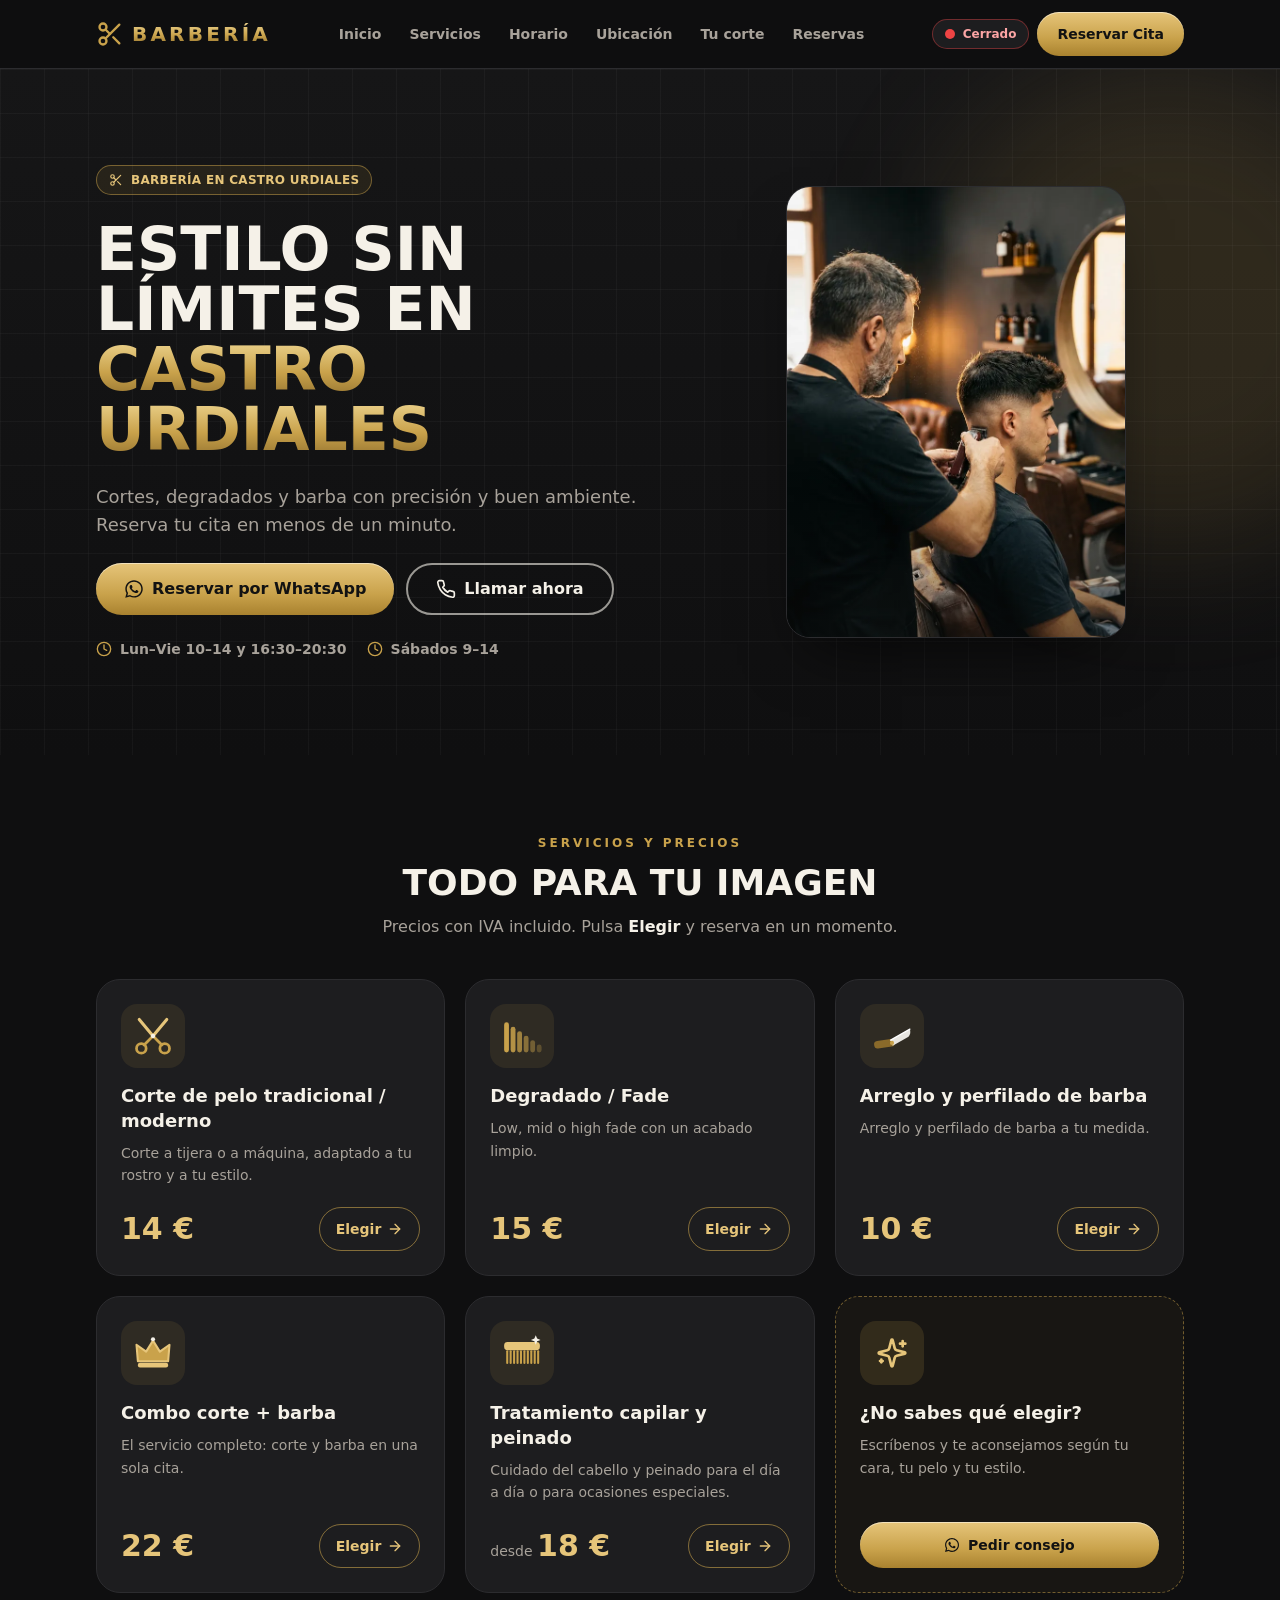
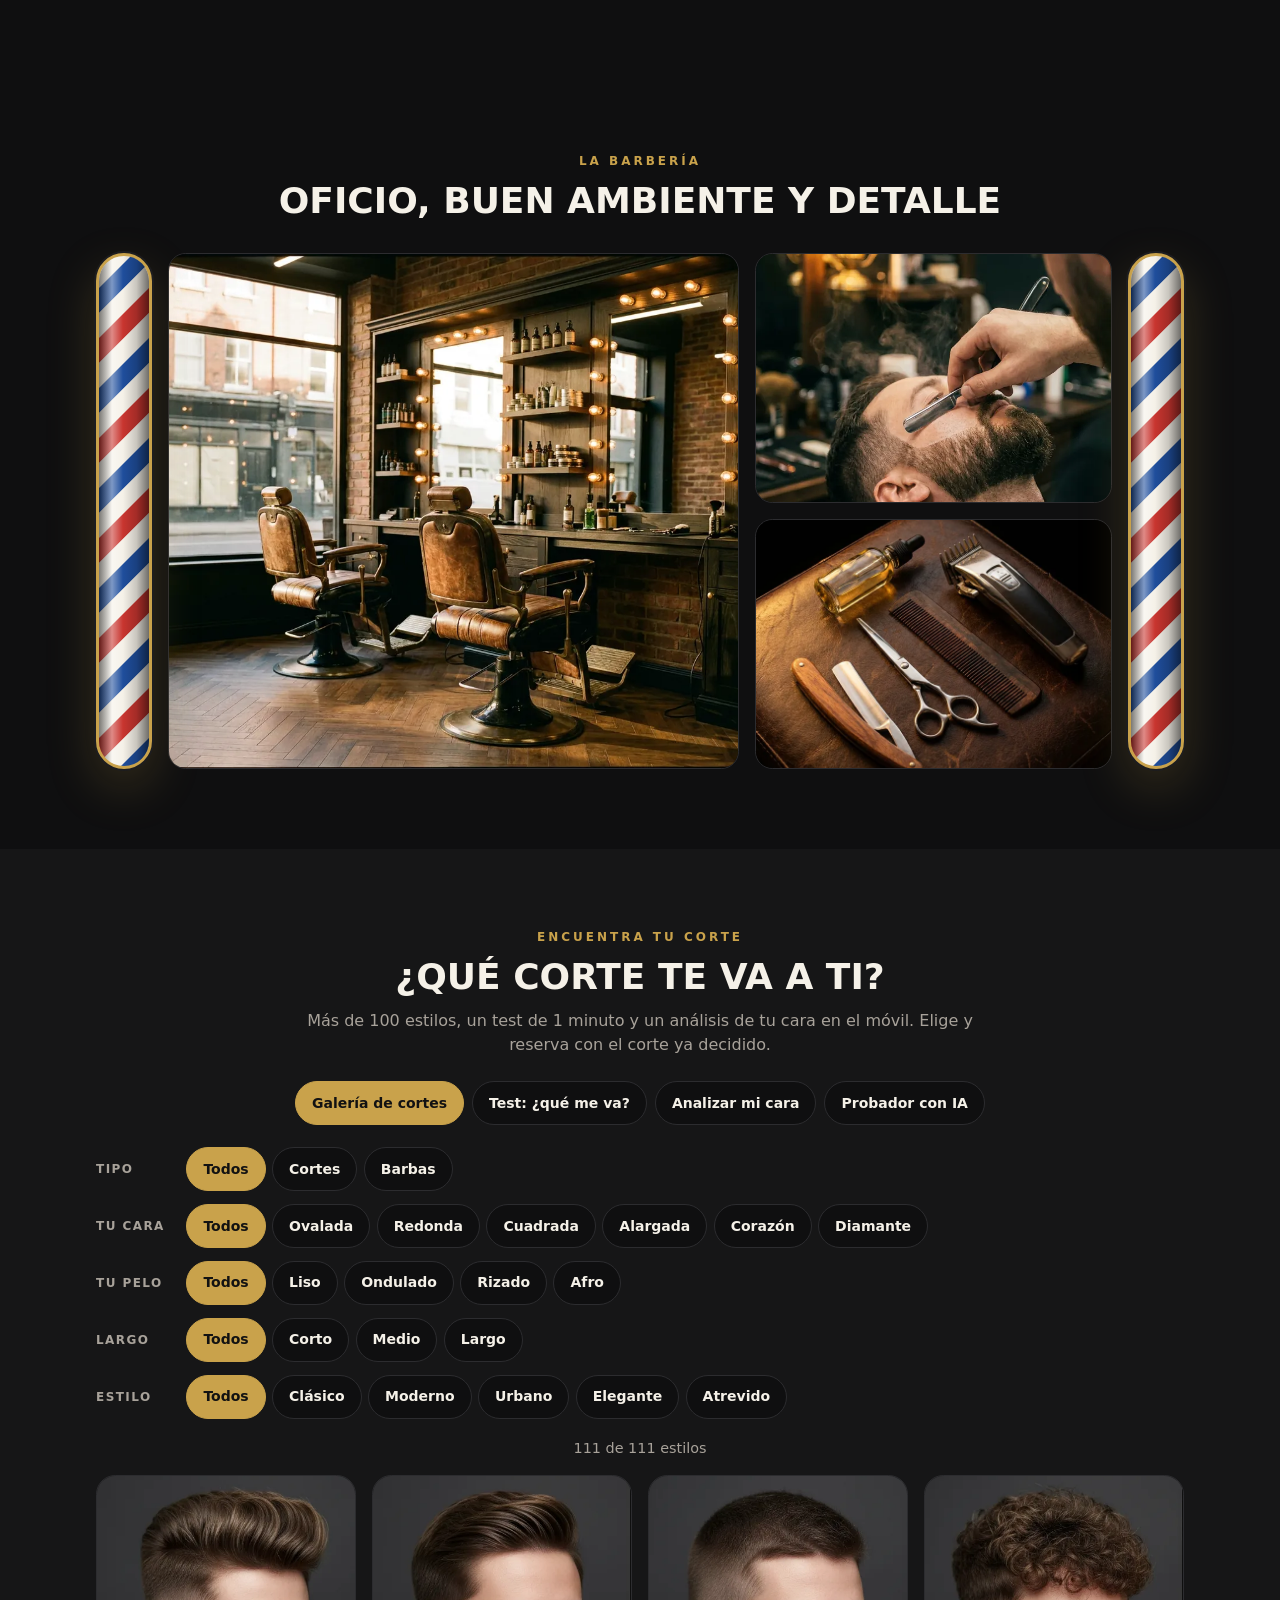
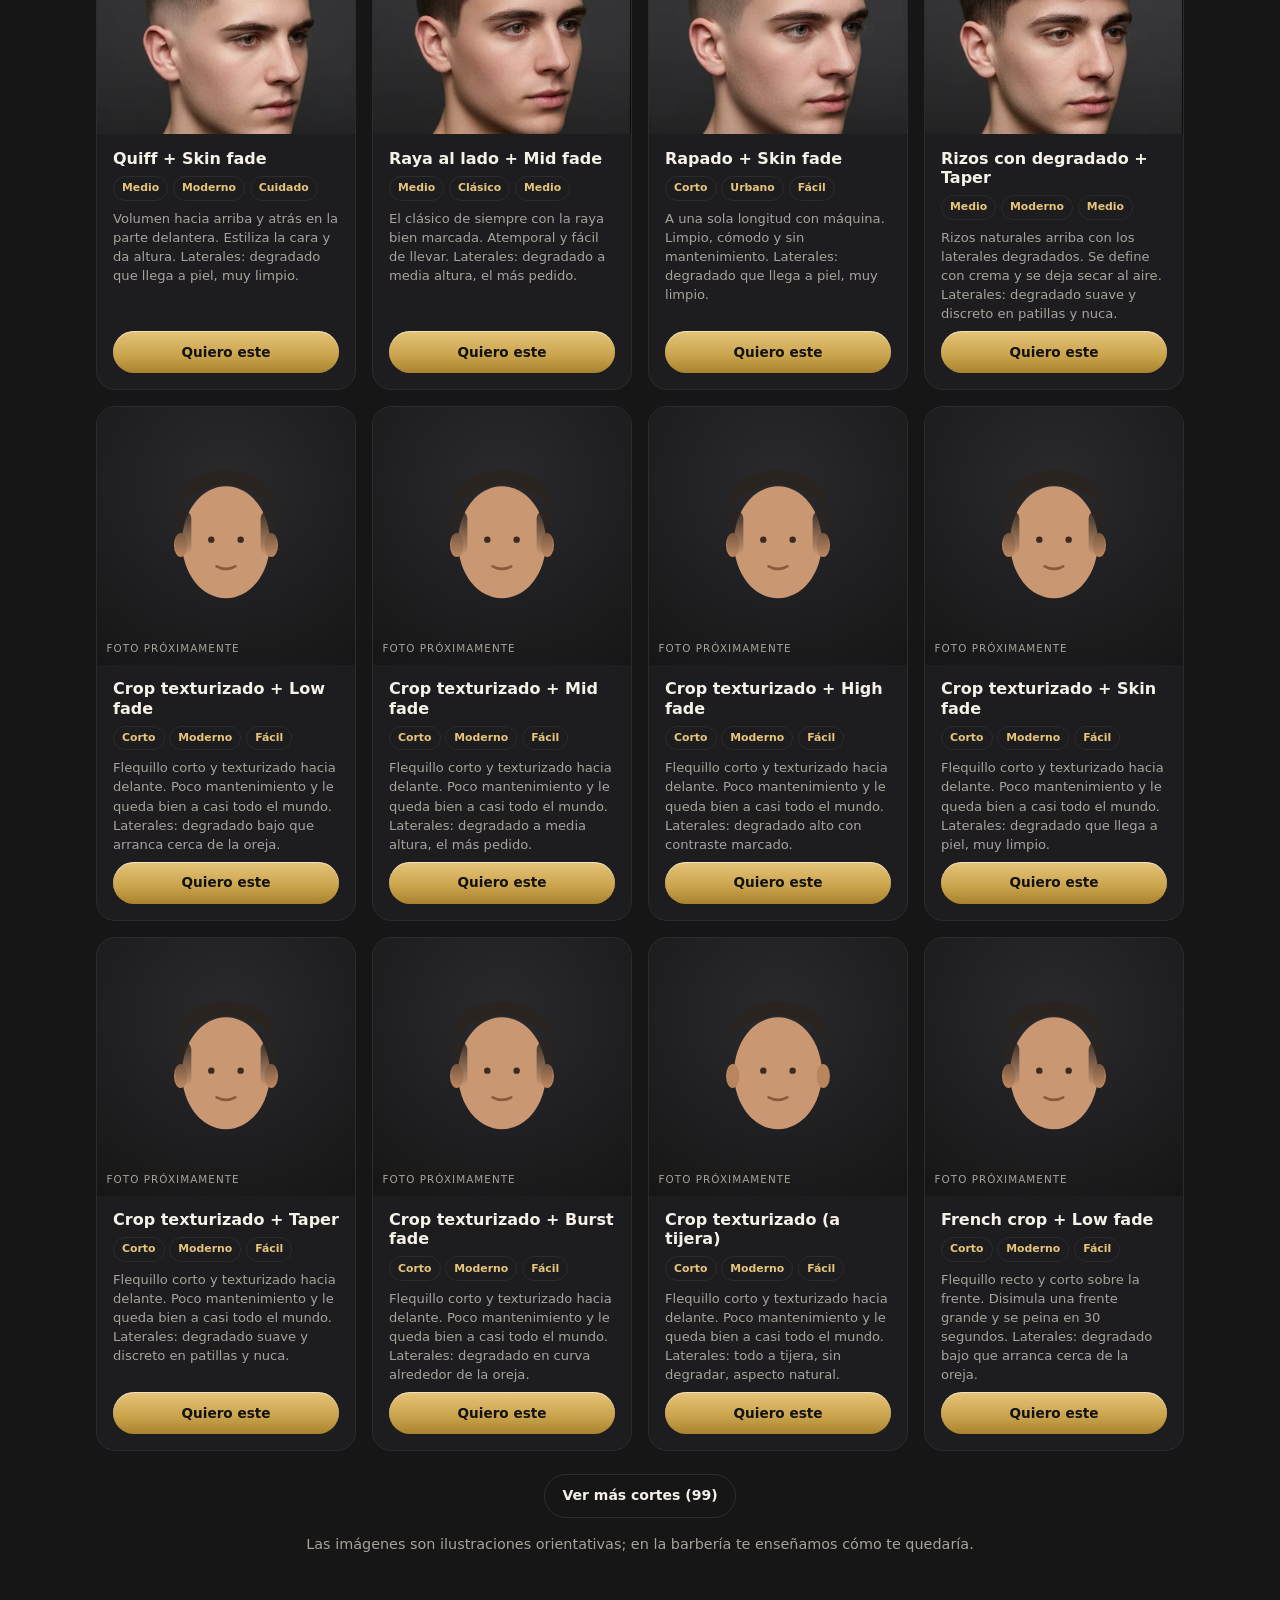
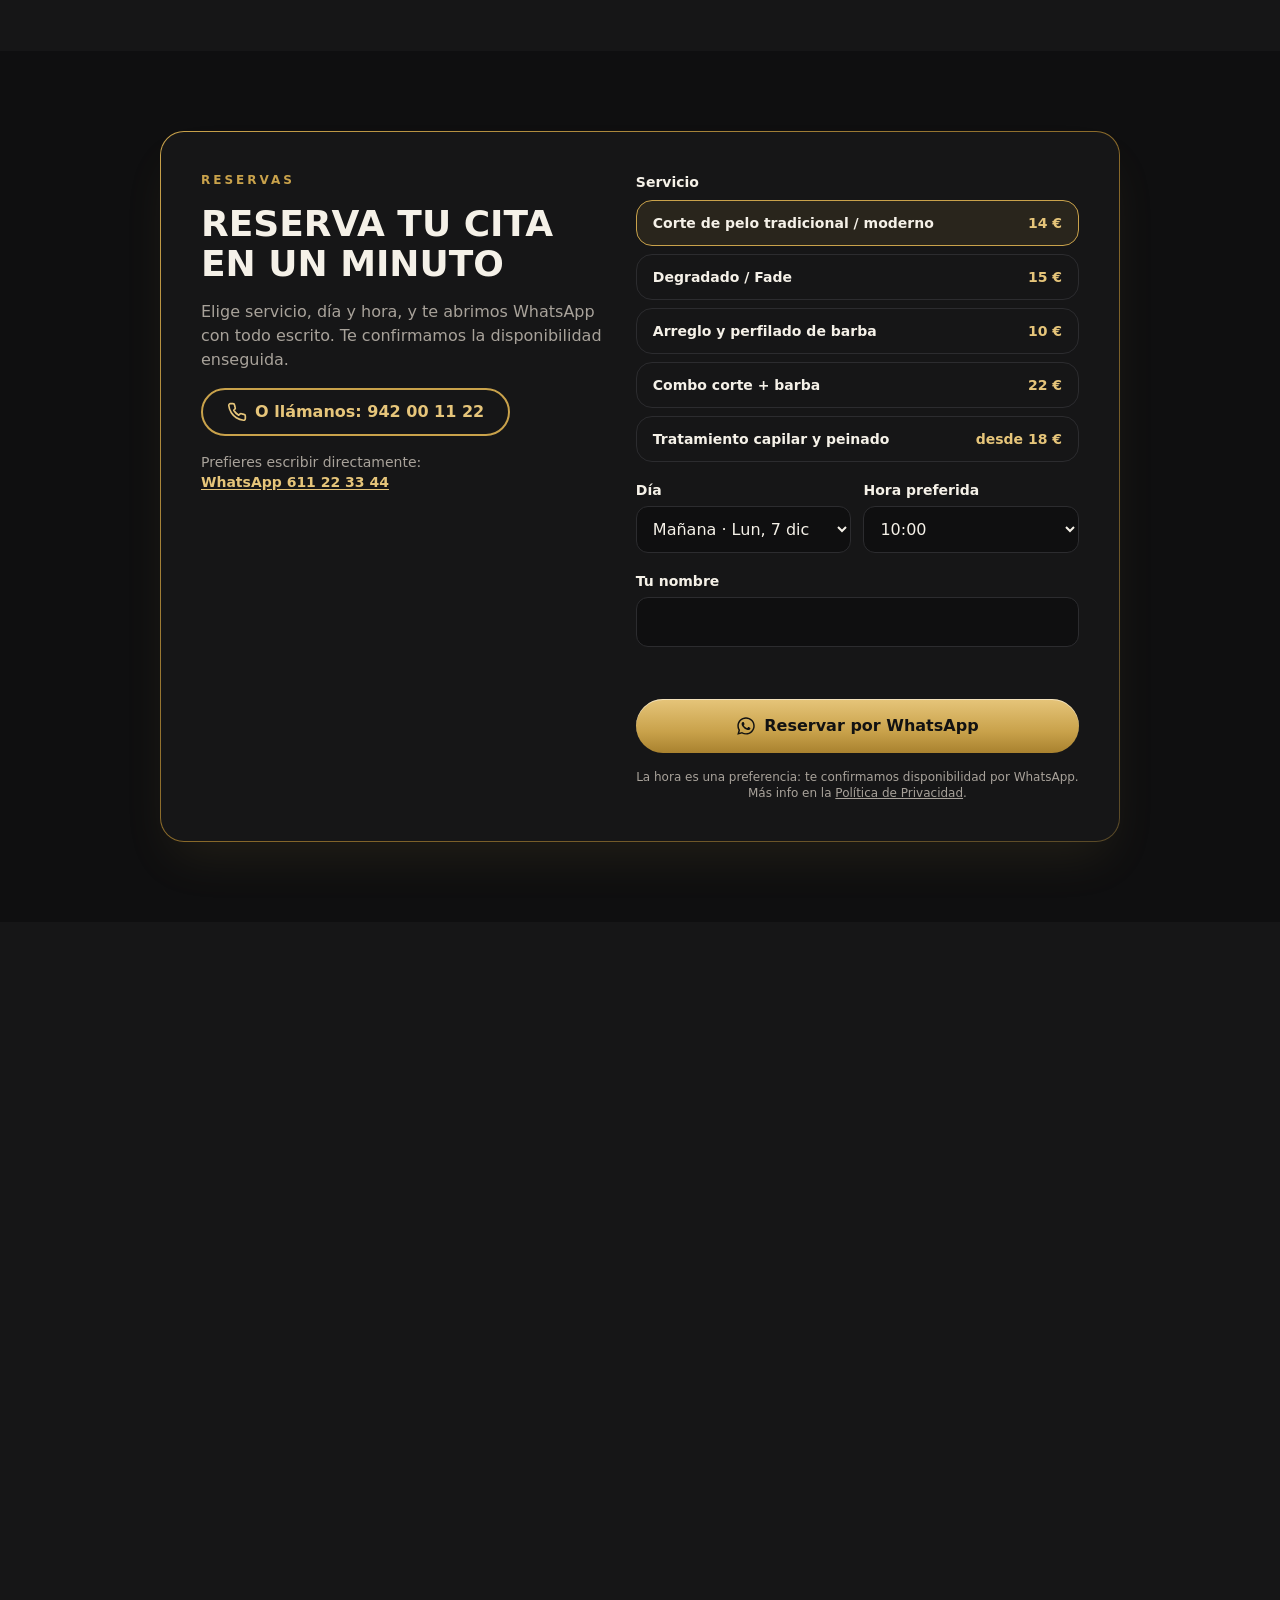
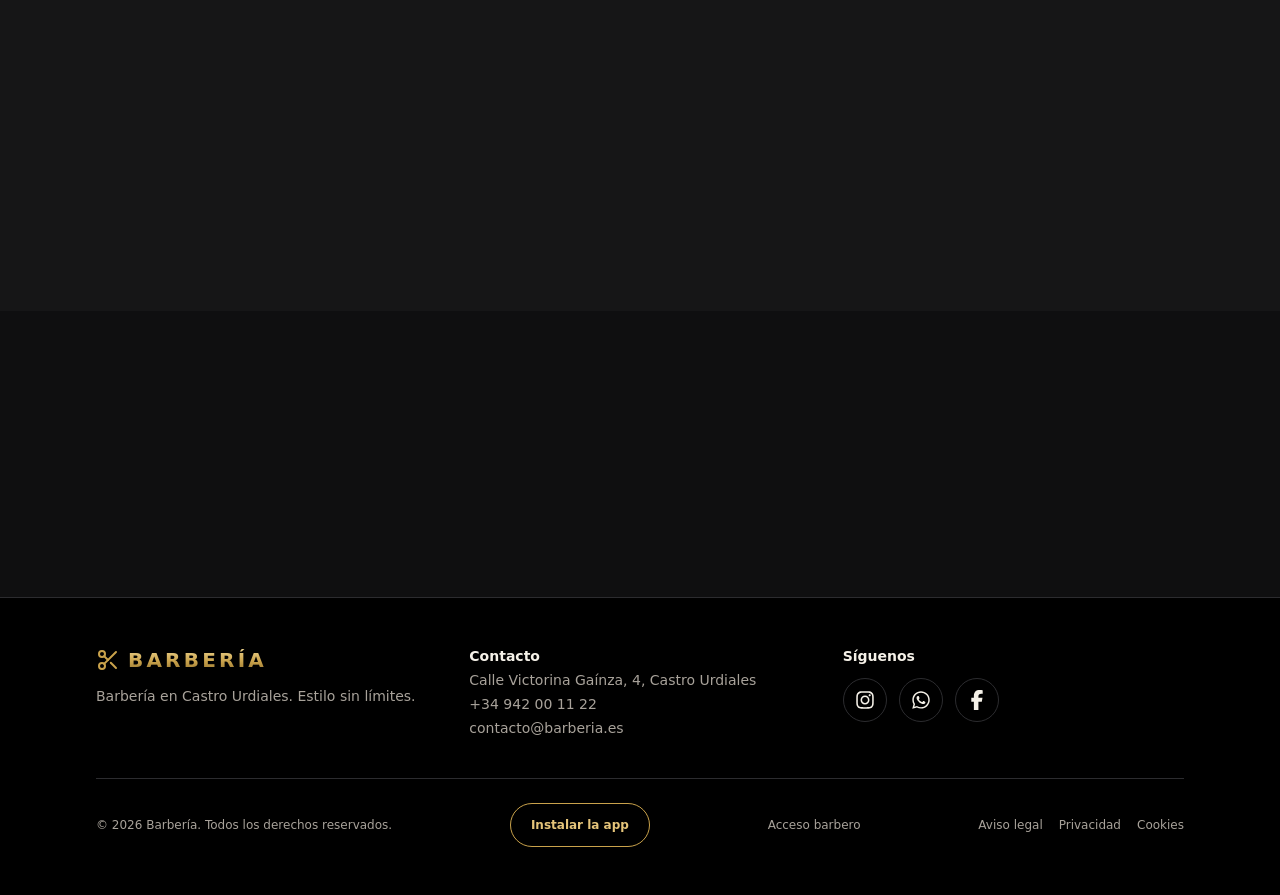
==== commit 0dff1b9a: "refactor(brand): use plain 'Barbería' as demo name Co-Authored-By: Claude Opus 5.5 <noreply@anthropi" ====
--- a/index.html
+++ b/index.html
@@ -3,8 +3,8 @@
 <head>
 <meta charset="utf-8">
 <meta name="viewport" content="width=device-width, initial-scale=1">
-<title>La Barbería | Barbería en Castro Urdiales</title>
-<meta name="description" content="La Barbería, barbería en Castro Urdiales: cortes, degradados, arreglo de barba y peinados. Calle Victorina Gaínza, 4. Reserva tu cita por WhatsApp o teléfono.">
+<title>Barbería en Castro Urdiales</title>
+<meta name="description" content="Barbería, barbería en Castro Urdiales: cortes, degradados, arreglo de barba y peinados. Calle Victorina Gaínza, 4. Reserva tu cita por WhatsApp o teléfono.">
 <meta name="robots" content="index, follow">
 <meta name="theme-color" content="#0F0F10">
 <link rel="manifest" href="/manifest.webmanifest">
@@ -12,17 +12,17 @@
 <link rel="apple-touch-icon" href="/icons/apple-touch-icon.png">
 <meta name="mobile-web-app-capable" content="yes">
 <meta name="apple-mobile-web-app-capable" content="yes">
-<meta name="apple-mobile-web-app-title" content="La Barbería">
+<meta name="apple-mobile-web-app-title" content="Barbería">
 <meta name="apple-mobile-web-app-status-bar-style" content="black-translucent">
 <link rel="icon" href="data:image/svg+xml,%3Csvg xmlns='http://www.w3.org/2000/svg' viewBox='0 0 64 64'%3E%3Crect width='64' height='64' rx='14' fill='%230F0F10'/%3E%3Cpath d='M16 32c0-7 5-12 11-12 8 0 10 24 21 24 6 0 8-5 8-12s-2-12-8-12c-11 0-13 24-21 24-6 0-11-5-11-12z' fill='none' stroke='%23C9A24B' stroke-width='5' stroke-linecap='round'/%3E%3C/svg%3E">
 <meta property="og:type" content="website">
-<meta property="og:title" content="La Barbería | Barbería en Castro Urdiales">
+<meta property="og:title" content="Barbería en Castro Urdiales">
 <meta property="og:description" content="Estilo sin límites en Castro Urdiales. Cortes, fades y barba. Reserva por WhatsApp.">
 <meta property="og:locale" content="es_ES">
 <style>*,:after,:before{--tw-border-spacing-x:0;--tw-border-spacing-y:0;--tw-translate-x:0;--tw-translate-y:0;--tw-rotate:0;--tw-skew-x:0;--tw-skew-y:0;--tw-scale-x:1;--tw-scale-y:1;--tw-pan-x: ;--tw-pan-y: ;--tw-pinch-zoom: ;--tw-scroll-snap-strictness:proximity;--tw-gradient-from-position: ;--tw-gradient-via-position: ;--tw-gradient-to-position: ;--tw-ordinal: ;--tw-slashed-zero: ;--tw-numeric-figure: ;--tw-numeric-spacing: ;--tw-numeric-fraction: ;--tw-ring-inset: ;--tw-ring-offset-width:0px;--tw-ring-offset-color:#fff;--tw-ring-color:rgba(59,130,246,.5);--tw-ring-offset-shadow:0 0 #0000;--tw-ring-shadow:0 0 #0000;--tw-shadow:0 0 #0000;--tw-shadow-colored:0 0 #0000;--tw-blur: ;--tw-brightness: ;--tw-contrast: ;--tw-grayscale: ;--tw-hue-rotate: ;--tw-invert: ;--tw-saturate: ;--tw-sepia: ;--tw-drop-shadow: ;--tw-backdrop-blur: ;--tw-backdrop-brightness: ;--tw-backdrop-contrast: ;--tw-backdrop-grayscale: ;--tw-backdrop-hue-rotate: ;--tw-backdrop-invert: ;--tw-backdrop-opacity: ;--tw-backdrop-saturate: ;--tw-backdrop-sepia: ;--tw-contain-size: ;--tw-contain-layout: ;--tw-contain-paint: ;--tw-contain-style: }::backdrop{--tw-border-spacing-x:0;--tw-border-spacing-y:0;--tw-translate-x:0;--tw-translate-y:0;--tw-rotate:0;--tw-skew-x:0;--tw-skew-y:0;--tw-scale-x:1;--tw-scale-y:1;--tw-pan-x: ;--tw-pan-y: ;--tw-pinch-zoom: ;--tw-scroll-snap-strictness:proximity;--tw-gradient-from-position: ;--tw-gradient-via-position: ;--tw-gradient-to-position: ;--tw-ordinal: ;--tw-slashed-zero: ;--tw-numeric-figure: ;--tw-numeric-spacing: ;--tw-numeric-fraction: ;--tw-ring-inset: ;--tw-ring-offset-width:0px;--tw-ring-offset-color:#fff;--tw-ring-color:rgba(59,130,246,.5);--tw-ring-offset-shadow:0 0 #0000;--tw-ring-shadow:0 0 #0000;--tw-shadow:0 0 #0000;--tw-shadow-colored:0 0 #0000;--tw-blur: ;--tw-brightness: ;--tw-contrast: ;--tw-grayscale: ;--tw-hue-rotate: ;--tw-invert: ;--tw-saturate: ;--tw-sepia: ;--tw-drop-shadow: ;--tw-backdrop-blur: ;--tw-backdrop-brightness: ;--tw-backdrop-contrast: ;--tw-backdrop-grayscale: ;--tw-backdrop-hue-rotate: ;--tw-backdrop-invert: ;--tw-backdrop-opacity: ;--tw-backdrop-saturate: ;--tw-backdrop-sepia: ;--tw-contain-size: ;--tw-contain-layout: ;--tw-contain-paint: ;--tw-contain-style: }/*! tailwindcss v3.4.19 | MIT License | https://tailwindcss.com*/*,:after,:before{box-sizing:border-box;border:0 solid #e5e7eb}:after,:before{--tw-content:""}:host,html{line-height:1.5;-webkit-text-size-adjust:100%;-moz-tab-size:4;-o-tab-size:4;tab-size:4;font-family:system-ui,-apple-system,Segoe UI,Roboto,Helvetica Neue,Arial,sans-serif;font-feature-settings:normal;font-variation-settings:normal;-webkit-tap-highlight-color:transparent}body{margin:0;line-height:inherit}hr{height:0;color:inherit;border-top-width:1px}abbr:where([title]){-webkit-text-decoration:underline dotted;text-decoration:underline dotted}h1,h2,h3,h4,h5,h6{font-size:inherit;font-weight:inherit}a{color:inherit;text-decoration:inherit}b,strong{font-weight:bolder}code,kbd,pre,samp{font-family:ui-monospace,SFMono-Regular,Menlo,Monaco,Consolas,Liberation Mono,Courier New,monospace;font-feature-settings:normal;font-variation-settings:normal;font-size:1em}small{font-size:80%}sub,sup{font-size:75%;line-height:0;position:relative;vertical-align:baseline}sub{bottom:-.25em}sup{top:-.5em}table{text-indent:0;border-color:inherit;border-collapse:collapse}button,input,optgroup,select,textarea{font-family:inherit;font-feature-settings:inherit;font-variation-settings:inherit;font-size:100%;font-weight:inherit;line-height:inherit;letter-spacing:inherit;color:inherit;margin:0;padding:0}button,select{text-transform:none}button,input:where([type=button]),input:where([type=reset]),input:where([type=submit]){-webkit-appearance:button;background-color:transparent;background-image:none}:-moz-focusring{outline:auto}:-moz-ui-invalid{box-shadow:none}progress{vertical-align:baseline}::-webkit-inner-spin-button,::-webkit-outer-spin-button{height:auto}[type=search]{-webkit-appearance:textfield;outline-offset:-2px}::-webkit-search-decoration{-webkit-appearance:none}::-webkit-file-upload-button{-webkit-appearance:button;font:inherit}summary{display:list-item}blockquote,dd,dl,figure,h1,h2,h3,h4,h5,h6,hr,p,pre{margin:0}fieldset{margin:0}fieldset,legend{padding:0}menu,ol,ul{list-style:none;margin:0;padding:0}dialog{padding:0}textarea{resize:vertical}input::-moz-placeholder,textarea::-moz-placeholder{opacity:1;color:#9ca3af}input::placeholder,textarea::placeholder{opacity:1;color:#9ca3af}[role=button],button{cursor:pointer}:disabled{cursor:default}audio,canvas,embed,iframe,img,object,svg,video{display:block;vertical-align:middle}img,video{max-width:100%;height:auto}[hidden]:where(:not([hidden=until-found])){display:none}.sr-only{position:absolute;width:1px;height:1px;padding:0;margin:-1px;overflow:hidden;clip:rect(0,0,0,0);white-space:nowrap;border-width:0}.fixed{position:fixed}.absolute{position:absolute}.relative{position:relative}.sticky{position:sticky}.inset-0{inset:0}.inset-x-0{left:0;right:0}.-right-32{right:-8rem}.bottom-0{bottom:0}.top-0{top:0}.isolate{isolation:isolate}.-z-10{z-index:-10}.-z-20{z-index:-20}.z-50{z-index:50}.mx-auto{margin-left:auto;margin-right:auto}.mb-4{margin-bottom:1rem}.mt-1{margin-top:.25rem}.mt-10{margin-top:2.5rem}.mt-2{margin-top:.5rem}.mt-3{margin-top:.75rem}.mt-4{margin-top:1rem}.mt-5{margin-top:1.25rem}.mt-6{margin-top:1.5rem}.block{display:block}.flex{display:flex}.inline-flex{display:inline-flex}.table{display:table}.grid{display:grid}.hidden{display:none}.aspect-square{aspect-ratio:1/1}.h-10{height:2.5rem}.h-11{height:2.75rem}.h-16{height:4rem}.h-3\.5{height:.875rem}.h-4{height:1rem}.h-5{height:1.25rem}.h-6{height:1.5rem}.h-7{height:1.75rem}.h-8{height:2rem}.h-\[30rem\]{height:30rem}.h-full{height:100%}.max-h-\[85vh\]{max-height:85vh}.min-h-\[1\.25rem\]{min-height:1.25rem}.min-h-\[360px\]{min-height:360px}.min-h-\[44px\]{min-height:44px}.min-h-\[46px\]{min-height:46px}.min-h-\[48px\]{min-height:48px}.min-h-\[50px\]{min-height:50px}.min-h-\[52px\]{min-height:52px}.min-h-\[54px\]{min-height:54px}.w-10{width:2.5rem}.w-11{width:2.75rem}.w-16{width:4rem}.w-3\.5{width:.875rem}.w-4{width:1rem}.w-5{width:1.25rem}.w-6{width:1.5rem}.w-7{width:1.75rem}.w-8{width:2rem}.w-\[30rem\]{width:30rem}.w-\[calc\(100\%-2rem\)\]{width:calc(100% - 2rem)}.w-full{width:100%}.max-w-2xl{max-width:42rem}.max-w-3xl{max-width:48rem}.max-w-5xl{max-width:64rem}.max-w-6xl{max-width:72rem}.max-w-sm{max-width:24rem}.max-w-xl{max-width:36rem}.flex-1{flex:1 1 0%}.flex-none{flex:none}.transform{transform:translate(var(--tw-translate-x),var(--tw-translate-y)) rotate(var(--tw-rotate)) skewX(var(--tw-skew-x)) skewY(var(--tw-skew-y)) scaleX(var(--tw-scale-x)) scaleY(var(--tw-scale-y))}.cursor-pointer{cursor:pointer}.scroll-mt-24{scroll-margin-top:6rem}.list-disc{list-style-type:disc}.flex-col{flex-direction:column}.flex-wrap{flex-wrap:wrap}.items-start{align-items:flex-start}.items-center{align-items:center}.justify-center{justify-content:center}.justify-between{justify-content:space-between}.gap-1{gap:.25rem}.gap-1\.5{gap:.375rem}.gap-10{gap:2.5rem}.gap-2{gap:.5rem}.gap-3{gap:.75rem}.gap-4{gap:1rem}.gap-5{gap:1.25rem}.gap-6{gap:1.5rem}.gap-8{gap:2rem}.gap-x-5{-moz-column-gap:1.25rem;column-gap:1.25rem}.gap-y-2{row-gap:.5rem}.space-y-1>:not([hidden])~:not([hidden]){--tw-space-y-reverse:0;margin-top:calc(.25rem*(1 - var(--tw-space-y-reverse)));margin-bottom:calc(.25rem*var(--tw-space-y-reverse))}.space-y-1\.5>:not([hidden])~:not([hidden]){--tw-space-y-reverse:0;margin-top:calc(.375rem*(1 - var(--tw-space-y-reverse)));margin-bottom:calc(.375rem*var(--tw-space-y-reverse))}.space-y-2>:not([hidden])~:not([hidden]){--tw-space-y-reverse:0;margin-top:calc(.5rem*(1 - var(--tw-space-y-reverse)));margin-bottom:calc(.5rem*var(--tw-space-y-reverse))}.space-y-4>:not([hidden])~:not([hidden]){--tw-space-y-reverse:0;margin-top:calc(1rem*(1 - var(--tw-space-y-reverse)));margin-bottom:calc(1rem*var(--tw-space-y-reverse))}.space-y-5>:not([hidden])~:not([hidden]){--tw-space-y-reverse:0;margin-top:calc(1.25rem*(1 - var(--tw-space-y-reverse)));margin-bottom:calc(1.25rem*var(--tw-space-y-reverse))}.space-y-6>:not([hidden])~:not([hidden]){--tw-space-y-reverse:0;margin-top:calc(1.5rem*(1 - var(--tw-space-y-reverse)));margin-bottom:calc(1.5rem*var(--tw-space-y-reverse))}.overflow-hidden{overflow:hidden}.overflow-y-auto{overflow-y:auto}.scroll-smooth{scroll-behavior:smooth}.whitespace-nowrap{white-space:nowrap}.break-all{word-break:break-all}.rounded{border-radius:.25rem}.rounded-2xl{border-radius:1rem}.rounded-3xl{border-radius:1.5rem}.rounded-\[calc\(1\.5rem-1px\)\]{border-radius:calc(1.5rem - 1px)}.rounded-full{border-radius:9999px}.rounded-xl{border-radius:.75rem}.border{border-width:1px}.border-0{border-width:0}.border-2{border-width:2px}.border-b{border-bottom-width:1px}.border-t{border-top-width:1px}.border-dashed{border-style:dashed}.border-bone\/60{border-color:hsla(42,39%,94%,.6)}.border-gold{--tw-border-opacity:1;border-color:rgb(201 162 75/var(--tw-border-opacity,1))}.border-gold\/50{border-color:rgba(201,162,75,.5)}.border-gold\/60{border-color:rgba(201,162,75,.6)}.border-line{--tw-border-opacity:1;border-color:rgb(44 44 47/var(--tw-border-opacity,1))}.border-white\/20{border-color:hsla(0,0%,100%,.2)}.bg-black{--tw-bg-opacity:1;background-color:rgb(0 0 0/var(--tw-bg-opacity,1))}.bg-bone{--tw-bg-opacity:1;background-color:rgb(245 241 232/var(--tw-bg-opacity,1))}.bg-card{--tw-bg-opacity:1;background-color:rgb(29 29 31/var(--tw-bg-opacity,1))}.bg-coal{--tw-bg-opacity:1;background-color:rgb(22 22 23/var(--tw-bg-opacity,1))}.bg-gold{--tw-bg-opacity:1;background-color:rgb(201 162 75/var(--tw-bg-opacity,1))}.bg-gold\/10{background-color:rgba(201,162,75,.1)}.bg-gold\/15{background-color:rgba(201,162,75,.15)}.bg-gold\/20{background-color:rgba(201,162,75,.2)}.bg-gold\/5{background-color:rgba(201,162,75,.05)}.bg-ink{--tw-bg-opacity:1;background-color:rgb(15 15 16/var(--tw-bg-opacity,1))}.bg-ink\/90{background-color:rgba(15,15,16,.9)}.bg-ink\/95{background-color:rgba(15,15,16,.95)}.bg-gradient-to-b{background-image:linear-gradient(to bottom,var(--tw-gradient-stops))}.bg-gradient-to-br{background-image:linear-gradient(to bottom right,var(--tw-gradient-stops))}.from-card{--tw-gradient-from:#1d1d1f var(--tw-gradient-from-position);--tw-gradient-to:rgba(29,29,31,0) var(--tw-gradient-to-position);--tw-gradient-stops:var(--tw-gradient-from),var(--tw-gradient-to)}.from-coal{--tw-gradient-from:#161617 var(--tw-gradient-from-position);--tw-gradient-to:rgba(22,22,23,0) var(--tw-gradient-to-position);--tw-gradient-stops:var(--tw-gradient-from),var(--tw-gradient-to)}.from-gold{--tw-gradient-from:#c9a24b var(--tw-gradient-from-position);--tw-gradient-to:rgba(201,162,75,0) var(--tw-gradient-to-position);--tw-gradient-stops:var(--tw-gradient-from),var(--tw-gradient-to)}.via-gold-dark{--tw-gradient-to:rgba(138,106,42,0) var(--tw-gradient-to-position);--tw-gradient-stops:var(--tw-gradient-from),#8a6a2a var(--tw-gradient-via-position),var(--tw-gradient-to)}.to-gold\/40{--tw-gradient-to:rgba(201,162,75,.4) var(--tw-gradient-to-position)}.to-ink{--tw-gradient-to:#0f0f10 var(--tw-gradient-to-position)}.p-0{padding:0}.p-2\.5{padding:.625rem}.p-3{padding:.75rem}.p-5{padding:1.25rem}.p-6{padding:1.5rem}.p-px{padding:1px}.px-1{padding-left:.25rem;padding-right:.25rem}.px-3{padding-left:.75rem;padding-right:.75rem}.px-4{padding-left:1rem;padding-right:1rem}.px-5{padding-left:1.25rem;padding-right:1.25rem}.px-6{padding-left:1.5rem;padding-right:1.5rem}.px-7{padding-left:1.75rem;padding-right:1.75rem}.py-1\.5{padding-top:.375rem;padding-bottom:.375rem}.py-12{padding-top:3rem;padding-bottom:3rem}.py-14{padding-top:3.5rem;padding-bottom:3.5rem}.py-2{padding-top:.5rem;padding-bottom:.5rem}.py-3{padding-top:.75rem;padding-bottom:.75rem}.pb-24{padding-bottom:6rem}.pl-5{padding-left:1.25rem}.pr-4{padding-right:1rem}.pt-6{padding-top:1.5rem}.text-left{text-align:left}.text-center{text-align:center}.font-sans{font-family:system-ui,-apple-system,Segoe UI,Roboto,Helvetica Neue,Arial,sans-serif}.text-2xl{font-size:1.5rem;line-height:2rem}.text-3xl{font-size:1.875rem;line-height:2.25rem}.text-4xl{font-size:2.25rem;line-height:2.5rem}.text-base{font-size:1rem;line-height:1.5rem}.text-lg{font-size:1.125rem;line-height:1.75rem}.text-sm{font-size:.875rem;line-height:1.25rem}.text-xl{font-size:1.25rem;line-height:1.75rem}.text-xs{font-size:.75rem;line-height:1rem}.font-black{font-weight:900}.font-bold{font-weight:700}.font-extrabold{font-weight:800}.font-normal{font-weight:400}.font-semibold{font-weight:600}.uppercase{text-transform:uppercase}.not-italic{font-style:normal}.leading-\[1\.02\]{line-height:1.02}.leading-relaxed{line-height:1.625}.leading-snug{line-height:1.375}.leading-tight{line-height:1.25}.tracking-\[0\.16em\]{letter-spacing:.16em}.tracking-\[0\.25em\]{letter-spacing:.25em}.tracking-wide{letter-spacing:.025em}.text-bone{--tw-text-opacity:1;color:rgb(245 241 232/var(--tw-text-opacity,1))}.text-gold{--tw-text-opacity:1;color:rgb(201 162 75/var(--tw-text-opacity,1))}.text-gold-light{--tw-text-opacity:1;color:rgb(230 197 122/var(--tw-text-opacity,1))}.text-ink{--tw-text-opacity:1;color:rgb(15 15 16/var(--tw-text-opacity,1))}.text-mute{--tw-text-opacity:1;color:rgb(168 162 154/var(--tw-text-opacity,1))}.underline{text-decoration-line:underline}.underline-offset-2{text-underline-offset:2px}.antialiased{-webkit-font-smoothing:antialiased;-moz-osx-font-smoothing:grayscale}.shadow-2xl{--tw-shadow:0 25px 50px -12px rgba(0,0,0,.25);--tw-shadow-colored:0 25px 50px -12px var(--tw-shadow-color)}.shadow-2xl,.shadow-lg{box-shadow:var(--tw-ring-offset-shadow,0 0 #0000),var(--tw-ring-shadow,0 0 #0000),var(--tw-shadow)}.shadow-lg{--tw-shadow:0 10px 15px -3px rgba(0,0,0,.1),0 4px 6px -4px rgba(0,0,0,.1);--tw-shadow-colored:0 10px 15px -3px var(--tw-shadow-color),0 4px 6px -4px var(--tw-shadow-color)}.shadow-black\/40{--tw-shadow-color:rgba(0,0,0,.4);--tw-shadow:var(--tw-shadow-colored)}.shadow-gold\/10{--tw-shadow-color:rgba(201,162,75,.1);--tw-shadow:var(--tw-shadow-colored)}.blur-3xl{--tw-blur:blur(64px)}.blur-3xl,.filter{filter:var(--tw-blur) var(--tw-brightness) var(--tw-contrast) var(--tw-grayscale) var(--tw-hue-rotate) var(--tw-invert) var(--tw-saturate) var(--tw-sepia) var(--tw-drop-shadow)}.backdrop-blur{--tw-backdrop-blur:blur(8px);-webkit-backdrop-filter:var(--tw-backdrop-blur) var(--tw-backdrop-brightness) var(--tw-backdrop-contrast) var(--tw-backdrop-grayscale) var(--tw-backdrop-hue-rotate) var(--tw-backdrop-invert) var(--tw-backdrop-opacity) var(--tw-backdrop-saturate) var(--tw-backdrop-sepia);backdrop-filter:var(--tw-backdrop-blur) var(--tw-backdrop-brightness) var(--tw-backdrop-contrast) var(--tw-backdrop-grayscale) var(--tw-backdrop-hue-rotate) var(--tw-backdrop-invert) var(--tw-backdrop-opacity) var(--tw-backdrop-saturate) var(--tw-backdrop-sepia)}.transition{transition-property:color,background-color,border-color,text-decoration-color,fill,stroke,opacity,box-shadow,transform,filter,-webkit-backdrop-filter;transition-property:color,background-color,border-color,text-decoration-color,fill,stroke,opacity,box-shadow,transform,filter,backdrop-filter;transition-property:color,background-color,border-color,text-decoration-color,fill,stroke,opacity,box-shadow,transform,filter,backdrop-filter,-webkit-backdrop-filter;transition-timing-function:cubic-bezier(.4,0,.2,1);transition-duration:.15s}html{scroll-behavior:smooth}section[id]{scroll-margin-top:5.5rem}.ic{fill:none;stroke:currentColor;stroke-width:2;stroke-linecap:round;stroke-linejoin:round}.ic,.icf{flex:none}.icf{fill:currentColor}.bi{width:100%;height:100%;overflow:visible}.reveal{opacity:0;transform:translateY(16px);transition:opacity .6s ease,transform .6s ease}.reveal.is-visible{opacity:1;transform:none}.btn-gold{background:linear-gradient(180deg,#e6c57a,#c9a24b 60%,#a9822f);color:#121212;font-weight:800;box-shadow:inset 0 1px 0 hsla(0,0%,100%,.5)}.btn-gold:hover{filter:brightness(1.08)}.text-gold-grad{background:linear-gradient(180deg,#f3dc9a,#c9a24b 55%,#8a6a2a);-webkit-background-clip:text;background-clip:text;color:transparent;-webkit-text-fill-color:transparent}.bl-a,.bl-b{transform-box:view-box;transform-origin:32px 32px}.bl-a{animation:cutA 2.6s ease-in-out infinite}.bl-b{animation:cutB 2.6s ease-in-out infinite}@keyframes cutA{0%,to{transform:rotate(-7deg)}50%{transform:rotate(9deg)}}@keyframes cutB{0%,to{transform:rotate(7deg)}50%{transform:rotate(-9deg)}}.fbar{transform-box:fill-box;transform-origin:bottom;animation:fbar 2.4s ease-in-out infinite}@keyframes fbar{0%,to{transform:scaleY(1)}50%{transform:scaleY(.72)}}.rz{transform-box:view-box;transform-origin:32px 42px;animation:rz 3.2s ease-in-out infinite}@keyframes rz{0%,to{transform:rotate(-12deg)}50%{transform:rotate(8deg)}}.tooth{transform-box:fill-box;transform-origin:top;animation:tooth 1.8s ease-in-out infinite}@keyframes tooth{0%,to{transform:scaleY(1)}50%{transform:scaleY(.8)}}.twinkle{transform-box:fill-box;transform-origin:center;animation:twinkle 2.2s ease-in-out infinite}@keyframes twinkle{0%,to{transform:scale(1);opacity:1}50%{transform:scale(1.5);opacity:.5}}.svc:hover .bl-a,.svc:hover .bl-b{animation-duration:.8s}.svc:hover .fbar{animation-duration:.9s}.svc:hover .rz{animation-duration:1.2s}.pole{position:relative;width:5.5rem;height:21rem;border-radius:2.75rem;overflow:hidden;border:4px solid #c9a24b;box-shadow:0 0 0 2px #1d1d1f,0 20px 60px rgba(201,162,75,.25);background:repeating-linear-gradient(-45deg,#b3261e 0 18px,#f5f1e8 18px 36px,#1f3a5f 36px 54px,#f5f1e8 54px 72px);background-size:100% 102px;animation:pole 3.2s linear infinite}.pole:after{content:"";position:absolute;inset:0;background:linear-gradient(90deg,rgba(0,0,0,.45),hsla(0,0%,100%,.35) 30%,transparent 55%,rgba(0,0,0,.4))}@keyframes pole{to{background-position:0 102px}}.pole-cap{width:6.5rem;height:1.6rem;border-radius:9999px;background:linear-gradient(180deg,#f3dc9a,#c9a24b 55%,#8a6a2a);box-shadow:0 6px 14px rgba(0,0,0,.5)}.float{animation:float 6s ease-in-out infinite}@keyframes float{0%,to{transform:translateY(0)}50%{transform:translateY(-8px)}}.estado{background:#1d1d1f;color:#f5f1e8;border:1px solid #2c2c2f}.estado-punto{width:.6rem;height:.6rem;border-radius:9999px;background:#9ca3af}.estado[data-abierto="1"]{border-color:rgba(34,197,94,.4);color:#86efac}.estado[data-abierto="1"] .estado-punto{background:#22c55e;animation:pulse 1.8s ease-in-out infinite}.estado[data-abierto="0"]{border-color:rgba(239,68,68,.4);color:#fca5a5}.estado[data-abierto="0"] .estado-punto{background:#ef4444}@keyframes pulse{0%,to{box-shadow:0 0 0 0 rgba(34,197,94,.5)}50%{box-shadow:0 0 0 6px rgba(34,197,94,0)}}[data-estado-linea][data-abierto="1"]{color:#86efac}[data-estado-linea][data-abierto="0"]{color:#fca5a5}tr[data-hoy="1"] td,tr[data-hoy="1"] th{color:#e6c57a;font-weight:800}dialog{margin:auto}dialog::backdrop{background:hsla(0,0%,4%,.85);-webkit-backdrop-filter:blur(4px);backdrop-filter:blur(4px)}.fade-btn[aria-pressed=true]{background:linear-gradient(180deg,#e6c57a,#c9a24b);color:#121212;border-color:transparent}.grid-bg{background-image:linear-gradient(hsla(0,0%,100%,.035) 1px,transparent 0),linear-gradient(90deg,hsla(0,0%,100%,.035) 1px,transparent 0);background-size:44px 44px}@media (prefers-reduced-motion:reduce){html{scroll-behavior:auto}.reveal{opacity:1;transform:none;transition:none}.bl-a,.bl-b,.fbar,.float,.pole,.rz,.tooth,.twinkle{animation:none}}.hover\:-translate-y-1:hover{--tw-translate-y:-0.25rem;transform:translate(var(--tw-translate-x),var(--tw-translate-y)) rotate(var(--tw-rotate)) skewX(var(--tw-skew-x)) skewY(var(--tw-skew-y)) scaleX(var(--tw-scale-x)) scaleY(var(--tw-scale-y))}.hover\:border-gold:hover{--tw-border-opacity:1;border-color:rgb(201 162 75/var(--tw-border-opacity,1))}.hover\:border-gold\/50:hover{border-color:rgba(201,162,75,.5)}.hover\:border-gold\/60:hover{border-color:rgba(201,162,75,.6)}.hover\:bg-coal:hover{--tw-bg-opacity:1;background-color:rgb(22 22 23/var(--tw-bg-opacity,1))}.hover\:bg-gold:hover{--tw-bg-opacity:1;background-color:rgb(201 162 75/var(--tw-bg-opacity,1))}.hover\:text-gold-light:hover{--tw-text-opacity:1;color:rgb(230 197 122/var(--tw-text-opacity,1))}.hover\:text-ink:hover{--tw-text-opacity:1;color:rgb(15 15 16/var(--tw-text-opacity,1))}.hover\:shadow-xl:hover{--tw-shadow:0 20px 25px -5px rgba(0,0,0,.1),0 8px 10px -6px rgba(0,0,0,.1);--tw-shadow-colored:0 20px 25px -5px var(--tw-shadow-color),0 8px 10px -6px var(--tw-shadow-color);box-shadow:var(--tw-ring-offset-shadow,0 0 #0000),var(--tw-ring-shadow,0 0 #0000),var(--tw-shadow)}.hover\:shadow-gold\/10:hover{--tw-shadow-color:rgba(201,162,75,.1);--tw-shadow:var(--tw-shadow-colored)}.focus\:not-sr-only:focus{position:static;width:auto;height:auto;padding:0;margin:0;overflow:visible;clip:auto;white-space:normal}.focus\:fixed:focus{position:fixed}.focus\:left-4:focus{left:1rem}.focus\:top-4:focus{top:1rem}.focus\:z-\[100\]:focus{z-index:100}.focus\:rounded-full:focus{border-radius:9999px}.focus\:border-gold:focus{--tw-border-opacity:1;border-color:rgb(201 162 75/var(--tw-border-opacity,1))}.focus\:bg-gold:focus{--tw-bg-opacity:1;background-color:rgb(201 162 75/var(--tw-bg-opacity,1))}.focus\:px-4:focus{padding-left:1rem;padding-right:1rem}.focus\:py-2:focus{padding-top:.5rem;padding-bottom:.5rem}.focus\:text-ink:focus{--tw-text-opacity:1;color:rgb(15 15 16/var(--tw-text-opacity,1))}.focus\:outline-none:focus{outline:2px solid transparent;outline-offset:2px}.focus\:ring-2:focus{--tw-ring-offset-shadow:var(--tw-ring-inset) 0 0 0 var(--tw-ring-offset-width) var(--tw-ring-offset-color);--tw-ring-shadow:var(--tw-ring-inset) 0 0 0 calc(2px + var(--tw-ring-offset-width)) var(--tw-ring-color);box-shadow:var(--tw-ring-offset-shadow),var(--tw-ring-shadow),var(--tw-shadow,0 0 #0000)}.focus\:ring-gold\/40:focus{--tw-ring-color:rgba(201,162,75,.4)}.focus-visible\:ring-2:focus-visible{--tw-ring-offset-shadow:var(--tw-ring-inset) 0 0 0 var(--tw-ring-offset-width) var(--tw-ring-offset-color);--tw-ring-shadow:var(--tw-ring-inset) 0 0 0 calc(2px + var(--tw-ring-offset-width)) var(--tw-ring-color);box-shadow:var(--tw-ring-offset-shadow),var(--tw-ring-shadow),var(--tw-shadow,0 0 #0000)}.focus-visible\:ring-4:focus-visible{--tw-ring-offset-shadow:var(--tw-ring-inset) 0 0 0 var(--tw-ring-offset-width) var(--tw-ring-offset-color);--tw-ring-shadow:var(--tw-ring-inset) 0 0 0 calc(4px + var(--tw-ring-offset-width)) var(--tw-ring-color);box-shadow:var(--tw-ring-offset-shadow),var(--tw-ring-shadow),var(--tw-shadow,0 0 #0000)}.focus-visible\:ring-gold:focus-visible{--tw-ring-opacity:1;--tw-ring-color:rgb(201 162 75/var(--tw-ring-opacity,1))}.focus-visible\:ring-gold\/40:focus-visible{--tw-ring-color:rgba(201,162,75,.4)}.active\:scale-\[0\.98\]:active{--tw-scale-x:0.98;--tw-scale-y:0.98}.active\:scale-\[0\.98\]:active,.group:hover .group-hover\:scale-110{transform:translate(var(--tw-translate-x),var(--tw-translate-y)) rotate(var(--tw-rotate)) skewX(var(--tw-skew-x)) skewY(var(--tw-skew-y)) scaleX(var(--tw-scale-x)) scaleY(var(--tw-scale-y))}.group:hover .group-hover\:scale-110{--tw-scale-x:1.1;--tw-scale-y:1.1}.peer:checked~.peer-checked\:border-gold{--tw-border-opacity:1;border-color:rgb(201 162 75/var(--tw-border-opacity,1))}.peer:checked~.peer-checked\:bg-gold\/10{background-color:rgba(201,162,75,.1)}.peer:focus-visible~.peer-focus-visible\:ring-4{--tw-ring-offset-shadow:var(--tw-ring-inset) 0 0 0 var(--tw-ring-offset-width) var(--tw-ring-offset-color);--tw-ring-shadow:var(--tw-ring-inset) 0 0 0 calc(4px + var(--tw-ring-offset-width)) var(--tw-ring-color);box-shadow:var(--tw-ring-offset-shadow),var(--tw-ring-shadow),var(--tw-shadow,0 0 #0000)}.peer:focus-visible~.peer-focus-visible\:ring-gold\/40{--tw-ring-color:rgba(201,162,75,.4)}@media (prefers-reduced-motion:reduce){.motion-reduce\:transition-none{transition-property:none}}@media (min-width:640px){.sm\:inline-flex{display:inline-flex}.sm\:w-auto{width:auto}.sm\:grid-cols-2{grid-template-columns:repeat(2,minmax(0,1fr))}.sm\:grid-cols-3{grid-template-columns:repeat(3,minmax(0,1fr))}.sm\:flex-row{flex-direction:row}.sm\:justify-start{justify-content:flex-start}.sm\:p-10{padding:2.5rem}.sm\:p-8{padding:2rem}.sm\:px-6{padding-left:1.5rem;padding-right:1.5rem}.sm\:py-14{padding-top:3.5rem;padding-bottom:3.5rem}.sm\:py-16{padding-top:4rem;padding-bottom:4rem}.sm\:text-left{text-align:left}.sm\:text-3xl{font-size:1.875rem;line-height:2.25rem}.sm\:text-4xl{font-size:2.25rem;line-height:2.5rem}.sm\:text-5xl{font-size:3rem;line-height:1}.sm\:text-base{font-size:1rem;line-height:1.5rem}.sm\:text-lg{font-size:1.125rem;line-height:1.75rem}.sm\:text-xl{font-size:1.25rem;line-height:1.75rem}}@media (min-width:768px){.md\:hidden{display:none}.md\:grid-cols-\[1\.3fr_1fr\]{grid-template-columns:1.3fr 1fr}.md\:pb-0{padding-bottom:0}}@media (min-width:1024px){.lg\:flex{display:flex}.lg\:hidden{display:none}.lg\:grid-cols-2{grid-template-columns:repeat(2,minmax(0,1fr))}.lg\:grid-cols-3{grid-template-columns:repeat(3,minmax(0,1fr))}.lg\:grid-cols-\[1fr_1\.1fr\]{grid-template-columns:1fr 1.1fr}.lg\:gap-14{gap:3.5rem}.lg\:px-8{padding-left:2rem;padding-right:2rem}.lg\:py-20{padding-top:5rem;padding-bottom:5rem}.lg\:py-24{padding-top:6rem;padding-bottom:6rem}.lg\:text-6xl{font-size:3.75rem;line-height:1}}</style>
 <noscript><style>.reveal{opacity:1!important;transform:none!important}</style></noscript>
 <script type="application/ld+json">
-{"@context":"https://schema.org","@type":["HairSalon","LocalBusiness"],"name":"La Barbería","description":"Barbería en Castro Urdiales: cortes de pelo, degradados, arreglo y perfilado de barba, tratamientos capilares y peinados.","telephone":"+34942001122","email":"contacto@labarberia.es","priceRange":"€€","address":{"@type":"PostalAddress","streetAddress":"Calle Victorina Gaínza, 4","addressLocality":"Castro Urdiales","addressRegion":"Cantabria","postalCode":"39700","addressCountry":"ES"},"hasMap":"https://www.google.com/maps/search/?api=1&query=Calle+Victorina+Gainza+4+Castro+Urdiales","openingHoursSpecification":[{"@type":"OpeningHoursSpecification","dayOfWeek":["Monday","Tuesday","Wednesday","Thursday","Friday"],"opens":"10:00","closes":"14:00"},{"@type":"OpeningHoursSpecification","dayOfWeek":["Monday","Tuesday","Wednesday","Thursday","Friday"],"opens":"16:30","closes":"20:30"},{"@type":"OpeningHoursSpecification","dayOfWeek":"Saturday","opens":"09:00","closes":"14:00"}],"areaServed":{"@type":"City","name":"Castro Urdiales"}}
+{"@context":"https://schema.org","@type":["HairSalon","LocalBusiness"],"name":"Barbería","description":"Barbería en Castro Urdiales: cortes de pelo, degradados, arreglo y perfilado de barba, tratamientos capilares y peinados.","telephone":"+34942001122","email":"contacto@barberia.es","priceRange":"€€","address":{"@type":"PostalAddress","streetAddress":"Calle Victorina Gaínza, 4","addressLocality":"Castro Urdiales","addressRegion":"Cantabria","postalCode":"39700","addressCountry":"ES"},"hasMap":"https://www.google.com/maps/search/?api=1&query=Calle+Victorina+Gainza+4+Castro+Urdiales","openingHoursSpecification":[{"@type":"OpeningHoursSpecification","dayOfWeek":["Monday","Tuesday","Wednesday","Thursday","Friday"],"opens":"10:00","closes":"14:00"},{"@type":"OpeningHoursSpecification","dayOfWeek":["Monday","Tuesday","Wednesday","Thursday","Friday"],"opens":"16:30","closes":"20:30"},{"@type":"OpeningHoursSpecification","dayOfWeek":"Saturday","opens":"09:00","closes":"14:00"}],"areaServed":{"@type":"City","name":"Castro Urdiales"}}
 </script>
 <link rel="stylesheet" href="app.css">
 </head>
@@ -31,7 +31,7 @@
 <a href="#servicios" class="sr-only focus:not-sr-only focus:fixed focus:left-4 focus:top-4 focus:z-[100] focus:rounded-full focus:bg-gold focus:px-4 focus:py-2 focus:text-ink">Saltar a los servicios</a>
 <header class="sticky top-0 z-50 border-b border-line bg-ink/90 backdrop-blur">
 <div class="mx-auto flex max-w-6xl items-center justify-between gap-3 px-4 py-3 sm:px-6 lg:px-8">
-<a href="#inicio" class="flex items-center gap-2" aria-label="La Barbería, inicio"><svg class="ic h-7 w-7 text-gold" aria-hidden="true" focusable="false"><use href="#i-scissors"/></svg><span class="text-gold-grad whitespace-nowrap text-lg font-black uppercase tracking-[0.16em] sm:text-xl">La Barbería</span></a>
+<a href="#inicio" class="flex items-center gap-2" aria-label="Barbería, inicio"><svg class="ic h-7 w-7 text-gold" aria-hidden="true" focusable="false"><use href="#i-scissors"/></svg><span class="text-gold-grad whitespace-nowrap text-lg font-black uppercase tracking-[0.16em] sm:text-xl">Barbería</span></a>
 <nav aria-label="Principal" class="hidden items-center gap-1 lg:flex">
 <a href="#inicio" class="rounded-full px-3 py-2 text-sm font-semibold text-mute transition hover:text-gold-light">Inicio</a>
 <a href="#servicios" class="rounded-full px-3 py-2 text-sm font-semibold text-mute transition hover:text-gold-light">Servicios</a>
@@ -71,7 +71,7 @@
 <h1 class="text-4xl font-black uppercase leading-[1.02] sm:text-5xl lg:text-6xl">Estilo sin límites en <span class="text-gold-grad">Castro Urdiales</span></h1>
 <p class="max-w-xl text-base leading-relaxed text-mute sm:text-lg">Cortes, degradados y barba con precisión y buen ambiente. Reserva tu cita en menos de un minuto.</p>
 <div class="flex flex-col gap-3 sm:flex-row">
-<a href="https://wa.me/34611223344?text=Hola%2C%20quiero%20reservar%20cita%20en%20La%20Barber%C3%ADa" target="_blank" rel="noopener" data-cta="whatsapp_hero" class="btn-gold inline-flex min-h-[52px] w-full items-center justify-center gap-2 rounded-full px-7 text-base transition active:scale-[0.98] focus:outline-none focus-visible:ring-4 focus-visible:ring-gold/40 motion-reduce:transition-none sm:w-auto"><svg class="icf h-5 w-5" aria-hidden="true" focusable="false"><use href="#i-whatsapp"/></svg> Reservar por WhatsApp</a>
+<a href="https://wa.me/34611223344?text=Hola%2C%20quiero%20reservar%20cita%20en%20Barber%C3%ADa" target="_blank" rel="noopener" data-cta="whatsapp_hero" class="btn-gold inline-flex min-h-[52px] w-full items-center justify-center gap-2 rounded-full px-7 text-base transition active:scale-[0.98] focus:outline-none focus-visible:ring-4 focus-visible:ring-gold/40 motion-reduce:transition-none sm:w-auto"><svg class="icf h-5 w-5" aria-hidden="true" focusable="false"><use href="#i-whatsapp"/></svg> Reservar por WhatsApp</a>
 <a href="tel:+34942001122" data-cta="llamar_hero" class="inline-flex min-h-[52px] w-full items-center justify-center gap-2 rounded-full border-2 border-bone/60 px-7 text-base font-bold transition hover:border-gold hover:text-gold-light focus:outline-none focus-visible:ring-4 focus-visible:ring-gold/40 motion-reduce:transition-none sm:w-auto"><svg class="ic h-5 w-5" aria-hidden="true" focusable="false"><use href="#i-phone"/></svg> Llamar ahora</a>
 </div>
 <ul class="flex flex-wrap gap-x-5 gap-y-2 text-sm font-semibold text-mute">
@@ -205,12 +205,12 @@
 <address class="mt-3 not-italic leading-relaxed text-mute">Calle Victorina Gaínza, Nº 4<br>Castro Urdiales, Cantabria</address>
 <div class="mt-4 flex flex-col gap-3 sm:flex-row">
 <a href="https://www.google.com/maps/dir/?api=1&destination=Calle+Victorina+Gainza+4+Castro+Urdiales" target="_blank" rel="noopener" data-cta="como_llegar" class="btn-gold inline-flex min-h-[46px] items-center justify-center gap-2 rounded-full px-6 text-sm transition focus:outline-none focus-visible:ring-4 focus-visible:ring-gold/40 motion-reduce:transition-none"><svg class="ic h-4 w-4" aria-hidden="true" focusable="false"><use href="#i-navigation"/></svg> Cómo llegar</a>
-<a href="mailto:contacto@labarberia.es" data-cta="email" class="inline-flex min-h-[46px] items-center justify-center gap-2 rounded-full border border-line px-6 text-sm font-bold transition hover:border-gold motion-reduce:transition-none"><svg class="ic h-4 w-4 text-gold" aria-hidden="true" focusable="false"><use href="#i-mail"/></svg> contacto@labarberia.es</a>
+<a href="mailto:contacto@barberia.es" data-cta="email" class="inline-flex min-h-[46px] items-center justify-center gap-2 rounded-full border border-line px-6 text-sm font-bold transition hover:border-gold motion-reduce:transition-none"><svg class="ic h-4 w-4 text-gold" aria-hidden="true" focusable="false"><use href="#i-mail"/></svg> contacto@barberia.es</a>
 </div>
 </article>
 </div>
 <div class="reveal relative min-h-[360px] overflow-hidden rounded-3xl border border-line bg-card">
-<button type="button" data-mapa="Calle Victorina Gainza 4, Castro Urdiales" data-titulo="Mapa de La Barbería, Calle Victorina Gaínza 4, Castro Urdiales" class="group absolute inset-0 flex flex-col items-center justify-center gap-3 bg-gradient-to-br from-card to-ink p-6 text-center focus:outline-none focus-visible:ring-4 focus-visible:ring-gold/40">
+<button type="button" data-mapa="Calle Victorina Gainza 4, Castro Urdiales" data-titulo="Mapa de Barbería, Calle Victorina Gaínza 4, Castro Urdiales" class="group absolute inset-0 flex flex-col items-center justify-center gap-3 bg-gradient-to-br from-card to-ink p-6 text-center focus:outline-none focus-visible:ring-4 focus-visible:ring-gold/40">
 <span class="flex h-16 w-16 items-center justify-center rounded-full bg-gold text-ink shadow-lg transition group-hover:scale-110 motion-reduce:transition-none"><svg class="ic h-8 w-8" aria-hidden="true" focusable="false"><use href="#i-map-pin"/></svg></span>
 <span class="text-xl font-black">Calle Victorina Gaínza, 4</span>
 <span class="rounded-full bg-bone px-4 py-2 text-sm font-bold text-ink">Ver mapa</span>
@@ -223,23 +223,23 @@
 <div class="reveal mx-auto max-w-3xl px-4 text-center sm:px-6">
 <p class="text-xs font-bold uppercase tracking-[0.25em] text-gold">Nuestros trabajos</p>
 <h2 class="mt-3 text-2xl font-black uppercase sm:text-3xl">Mira los últimos cortes en Instagram</h2>
-<a href="https://instagram.com/labarberia" target="_blank" rel="noopener" data-cta="instagram" class="mt-6 inline-flex min-h-[50px] items-center justify-center gap-2 rounded-full border-2 border-gold px-7 font-bold text-gold-light transition hover:bg-gold hover:text-ink focus:outline-none focus-visible:ring-4 focus-visible:ring-gold/40 motion-reduce:transition-none"><svg class="icf h-5 w-5" aria-hidden="true" focusable="false"><use href="#i-instagram"/></svg> @infinitybarber_castro</a>
+<a href="https://instagram.com/barberia" target="_blank" rel="noopener" data-cta="instagram" class="mt-6 inline-flex min-h-[50px] items-center justify-center gap-2 rounded-full border-2 border-gold px-7 font-bold text-gold-light transition hover:bg-gold hover:text-ink focus:outline-none focus-visible:ring-4 focus-visible:ring-gold/40 motion-reduce:transition-none"><svg class="icf h-5 w-5" aria-hidden="true" focusable="false"><use href="#i-instagram"/></svg> @infinitybarber_castro</a>
 </div>
 </section>
 </main>
 <footer class="border-t border-line bg-black py-12">
 <div class="mx-auto max-w-6xl px-4 sm:px-6 lg:px-8">
 <div class="grid gap-8 text-center sm:grid-cols-3 sm:text-left">
-<div><p class="flex items-center justify-center gap-2 sm:justify-start"><svg class="ic h-6 w-6 text-gold" aria-hidden="true" focusable="false"><use href="#i-scissors"/></svg><span class="text-gold-grad text-xl font-black uppercase tracking-[0.16em]">La Barbería</span></p><p class="mt-3 text-sm text-mute">Barbería en Castro Urdiales. Estilo sin límites.</p></div>
-<div class="space-y-1 text-sm text-mute"><p class="font-bold text-bone">Contacto</p><p>Calle Victorina Gaínza, 4, Castro Urdiales</p><p><a href="tel:+34942001122" class="hover:text-gold-light">+34 942 00 11 22</a></p><p><a href="mailto:contacto@labarberia.es" class="break-all hover:text-gold-light">contacto@labarberia.es</a></p></div>
+<div><p class="flex items-center justify-center gap-2 sm:justify-start"><svg class="ic h-6 w-6 text-gold" aria-hidden="true" focusable="false"><use href="#i-scissors"/></svg><span class="text-gold-grad text-xl font-black uppercase tracking-[0.16em]">Barbería</span></p><p class="mt-3 text-sm text-mute">Barbería en Castro Urdiales. Estilo sin límites.</p></div>
+<div class="space-y-1 text-sm text-mute"><p class="font-bold text-bone">Contacto</p><p>Calle Victorina Gaínza, 4, Castro Urdiales</p><p><a href="tel:+34942001122" class="hover:text-gold-light">+34 942 00 11 22</a></p><p><a href="mailto:contacto@barberia.es" class="break-all hover:text-gold-light">contacto@barberia.es</a></p></div>
 <div><p class="text-sm font-bold">Síguenos</p><div class="mt-3 flex justify-center gap-3 sm:justify-start">
-<a href="https://instagram.com/labarberia" target="_blank" rel="noopener" aria-label="Instagram de La Barbería" class="flex h-11 w-11 items-center justify-center rounded-full border border-line transition hover:border-gold hover:text-gold-light"><svg class="icf h-5 w-5" aria-hidden="true" focusable="false"><use href="#i-instagram"/></svg></a>
-<a href="https://wa.me/34611223344" target="_blank" rel="noopener" aria-label="WhatsApp de La Barbería" class="flex h-11 w-11 items-center justify-center rounded-full border border-line transition hover:border-gold hover:text-gold-light"><svg class="icf h-5 w-5" aria-hidden="true" focusable="false"><use href="#i-whatsapp"/></svg></a>
-<a href="https://facebook.com/labarberia" target="_blank" rel="noopener" aria-label="Facebook de La Barbería" class="flex h-11 w-11 items-center justify-center rounded-full border border-line transition hover:border-gold hover:text-gold-light"><svg class="icf h-5 w-5" aria-hidden="true" focusable="false"><use href="#i-facebook"/></svg></a>
+<a href="https://instagram.com/barberia" target="_blank" rel="noopener" aria-label="Instagram de Barbería" class="flex h-11 w-11 items-center justify-center rounded-full border border-line transition hover:border-gold hover:text-gold-light"><svg class="icf h-5 w-5" aria-hidden="true" focusable="false"><use href="#i-instagram"/></svg></a>
+<a href="https://wa.me/34611223344" target="_blank" rel="noopener" aria-label="WhatsApp de Barbería" class="flex h-11 w-11 items-center justify-center rounded-full border border-line transition hover:border-gold hover:text-gold-light"><svg class="icf h-5 w-5" aria-hidden="true" focusable="false"><use href="#i-whatsapp"/></svg></a>
+<a href="https://facebook.com/barberia" target="_blank" rel="noopener" aria-label="Facebook de Barbería" class="flex h-11 w-11 items-center justify-center rounded-full border border-line transition hover:border-gold hover:text-gold-light"><svg class="icf h-5 w-5" aria-hidden="true" focusable="false"><use href="#i-facebook"/></svg></a>
 </div></div>
 </div>
 <div class="mt-10 flex flex-col items-center justify-between gap-3 border-t border-line pt-6 text-xs text-mute sm:flex-row">
-<p>&copy; <span id="anio"></span> La Barbería. Todos los derechos reservados.</p>
+<p>&copy; <span id="anio"></span> Barbería. Todos los derechos reservados.</p>
 <button type="button" data-install hidden class="inline-flex min-h-[44px] items-center gap-2 rounded-full border border-gold px-5 font-bold text-gold-light hover:bg-gold hover:text-ink">Instalar la app</button>
 <a href="/admin.html" rel="nofollow" class="text-xs text-mute hover:text-gold-light">Acceso barbero</a>
 <nav aria-label="Legal" class="flex flex-wrap justify-center gap-4"><a href="#aviso-legal" data-legal="aviso" class="hover:text-gold-light">Aviso legal</a><a href="#privacidad" data-legal="privacidad" class="hover:text-gold-light">Privacidad</a><a href="#cookies" data-legal="cookies" class="hover:text-gold-light">Cookies</a></nav>
@@ -258,11 +258,11 @@
 </div>
 <h3 class="mt-6 font-semibold">1. Identificación del titular</h3>
 <p class="mt-2 text-sm leading-relaxed text-mute">En cumplimiento del artículo 10 de la Ley 34/2002, de 11 de julio, de Servicios de la Sociedad de la Información y de Comercio Electrónico (LSSI-CE), se facilitan los datos identificativos del titular de este sitio web:</p>
-<ul class="mt-2 list-disc space-y-1.5 pl-5 text-sm leading-relaxed text-mute"><li>Titular: <mark class="rounded bg-gold/20 px-1 font-semibold text-gold-light">[NOMBRE O RAZÓN SOCIAL DEL TITULAR]</mark> (nombre comercial: La Barbería)</li><li>NIF/CIF: <mark class="rounded bg-gold/20 px-1 font-semibold text-gold-light">[NIF/CIF PENDIENTE]</mark></li><li>Domicilio: Calle Victorina Gaínza, 4, Castro Urdiales (Cantabria), <mark class="rounded bg-gold/20 px-1 font-semibold text-gold-light">[LOCALIDAD Y CÓDIGO POSTAL]</mark></li><li>Correo electrónico: contacto@labarberia.es</li><li>Teléfono: +34 942 00 11 22</li><li>Actividad: barbería: cortes de pelo, degradados, arreglo de barba, tratamientos capilares y peinados.</li></ul>
+<ul class="mt-2 list-disc space-y-1.5 pl-5 text-sm leading-relaxed text-mute"><li>Titular: <mark class="rounded bg-gold/20 px-1 font-semibold text-gold-light">[NOMBRE O RAZÓN SOCIAL DEL TITULAR]</mark> (nombre comercial: Barbería)</li><li>NIF/CIF: <mark class="rounded bg-gold/20 px-1 font-semibold text-gold-light">[NIF/CIF PENDIENTE]</mark></li><li>Domicilio: Calle Victorina Gaínza, 4, Castro Urdiales (Cantabria), <mark class="rounded bg-gold/20 px-1 font-semibold text-gold-light">[LOCALIDAD Y CÓDIGO POSTAL]</mark></li><li>Correo electrónico: contacto@barberia.es</li><li>Teléfono: +34 942 00 11 22</li><li>Actividad: barbería: cortes de pelo, degradados, arreglo de barba, tratamientos capilares y peinados.</li></ul>
 <h3 class="mt-6 font-semibold">2. Objeto y condiciones de uso</h3>
-<p class="mt-2 text-sm leading-relaxed text-mute">Este sitio web tiene carácter informativo y comercial sobre la actividad de La Barbería. El acceso es gratuito y el usuario se compromete a hacer un uso lícito y adecuado del mismo, sin realizar actividades contrarias a la ley, a la buena fe o al orden público, ni dañar, inutilizar o sobrecargar el sitio.</p>
+<p class="mt-2 text-sm leading-relaxed text-mute">Este sitio web tiene carácter informativo y comercial sobre la actividad de Barbería. El acceso es gratuito y el usuario se compromete a hacer un uso lícito y adecuado del mismo, sin realizar actividades contrarias a la ley, a la buena fe o al orden público, ni dañar, inutilizar o sobrecargar el sitio.</p>
 <h3 class="mt-6 font-semibold">3. Propiedad intelectual e industrial</h3>
-<p class="mt-2 text-sm leading-relaxed text-mute">Los textos, diseños, ilustraciones, logotipos y código de este sitio son titularidad de La Barbería o se usan con autorización, y están protegidos por la normativa de propiedad intelectual e industrial. Queda prohibida su reproducción, distribución o transformación sin autorización previa y por escrito. Las marcas de terceros mencionadas pertenecen a sus respectivos titulares y su mención no implica afiliación ni patrocinio.</p>
+<p class="mt-2 text-sm leading-relaxed text-mute">Los textos, diseños, ilustraciones, logotipos y código de este sitio son titularidad de Barbería o se usan con autorización, y están protegidos por la normativa de propiedad intelectual e industrial. Queda prohibida su reproducción, distribución o transformación sin autorización previa y por escrito. Las marcas de terceros mencionadas pertenecen a sus respectivos titulares y su mención no implica afiliación ni patrocinio.</p>
 <h3 class="mt-6 font-semibold">4. Responsabilidad</h3>
 <p class="mt-2 text-sm leading-relaxed text-mute">La información publicada (carta, precios, horarios, servicios) es orientativa y puede variar. El titular no garantiza la disponibilidad ininterrumpida del sitio ni la ausencia de errores, salvo que la ley no permita excluir esa responsabilidad. No se responsabiliza de los contenidos de sitios de terceros enlazados.</p>
 <h3 class="mt-6 font-semibold">5. Protección de datos y cookies</h3>
@@ -279,7 +279,7 @@
 </div>
 <p class="mt-4 text-sm leading-relaxed text-mute">En cumplimiento del Reglamento (UE) 2016/679 (RGPD), de la Ley Orgánica 3/2018 (LOPDGDD) y de la LSSI-CE, te informamos de cómo tratamos tus datos personales cuando te pones en contacto con nosotros.</p>
 <h3 class="mt-6 font-semibold">1. Responsable del tratamiento</h3>
-<ul class="mt-2 list-disc space-y-1.5 pl-5 text-sm leading-relaxed text-mute"><li>Titular: <mark class="rounded bg-gold/20 px-1 font-semibold text-gold-light">[NOMBRE O RAZÓN SOCIAL DEL TITULAR]</mark> (nombre comercial: La Barbería)</li><li>NIF/CIF: <mark class="rounded bg-gold/20 px-1 font-semibold text-gold-light">[NIF/CIF PENDIENTE]</mark></li><li>Domicilio: Calle Victorina Gaínza, 4, Castro Urdiales (Cantabria), <mark class="rounded bg-gold/20 px-1 font-semibold text-gold-light">[LOCALIDAD Y CÓDIGO POSTAL]</mark></li><li>Correo electrónico: contacto@labarberia.es</li><li>Teléfono: +34 942 00 11 22</li></ul>
+<ul class="mt-2 list-disc space-y-1.5 pl-5 text-sm leading-relaxed text-mute"><li>Titular: <mark class="rounded bg-gold/20 px-1 font-semibold text-gold-light">[NOMBRE O RAZÓN SOCIAL DEL TITULAR]</mark> (nombre comercial: Barbería)</li><li>NIF/CIF: <mark class="rounded bg-gold/20 px-1 font-semibold text-gold-light">[NIF/CIF PENDIENTE]</mark></li><li>Domicilio: Calle Victorina Gaínza, 4, Castro Urdiales (Cantabria), <mark class="rounded bg-gold/20 px-1 font-semibold text-gold-light">[LOCALIDAD Y CÓDIGO POSTAL]</mark></li><li>Correo electrónico: contacto@barberia.es</li><li>Teléfono: +34 942 00 11 22</li></ul>
 <h3 class="mt-6 font-semibold">2. Datos que tratamos</h3>
 <p class="mt-2 text-sm leading-relaxed text-mute">Los que nos facilitas por WhatsApp, teléfono o correo electrónico: nombre, teléfono, servicio solicitado y el día y la hora que prefieres. Los proveedores técnicos de alojamiento pueden tratar datos de conexión (como la IP) por seguridad y funcionamiento.</p>
 <h3 class="mt-6 font-semibold">3. Finalidad y base jurídica</h3>
@@ -289,7 +289,7 @@
 <h3 class="mt-6 font-semibold">5. Destinatarios</h3>
 <p class="mt-2 text-sm leading-relaxed text-mute">No cedemos tus datos a terceros salvo obligación legal. Utilizamos proveedores necesarios para prestar el servicio, como Cloudflare (alojamiento del sitio web) y, si nos escribes por WhatsApp, Meta Platforms, que trata los datos según su propia política. Algunos proveedores pueden estar fuera del Espacio Económico Europeo; en ese caso, las transferencias se amparan en las garantías del RGPD (decisiones de adecuación o cláusulas contractuales tipo). Al pulsar «Ver mapa» se carga un mapa de Google, que puede recibir tu dirección IP.</p>
 <h3 class="mt-6 font-semibold">6. Tus derechos</h3>
-<p class="mt-2 text-sm leading-relaxed text-mute">Puedes ejercer los derechos de acceso, rectificación, supresión, oposición, limitación del tratamiento y portabilidad, y retirar tu consentimiento en cualquier momento, escribiendo a contacto@labarberia.es e identificándote. Si consideras que no se han atendido correctamente, puedes reclamar ante la Agencia Española de Protección de Datos (www.aepd.es).</p>
+<p class="mt-2 text-sm leading-relaxed text-mute">Puedes ejercer los derechos de acceso, rectificación, supresión, oposición, limitación del tratamiento y portabilidad, y retirar tu consentimiento en cualquier momento, escribiendo a contacto@barberia.es e identificándote. Si consideras que no se han atendido correctamente, puedes reclamar ante la Agencia Española de Protección de Datos (www.aepd.es).</p>
 <h3 class="mt-6 font-semibold">7. Menores y veracidad</h3>
 <p class="mt-2 text-sm leading-relaxed text-mute">Este sitio no está dirigido a menores de 14 años. Al facilitarnos datos garantizas que son veraces y, si son de terceros, que cuentas con su legitimación.</p>
 <h3 class="mt-6 font-semibold">8. Seguridad y actualizaciones</h3>
@@ -318,7 +318,7 @@
 <h3 class="mt-6 font-semibold">4. Cómo gestionar o eliminar cookies</h3>
 <p class="mt-2 text-sm leading-relaxed text-mute">Puedes permitir, bloquear o eliminar cookies desde la configuración de tu navegador (Chrome, Firefox, Safari, Edge, etc.).</p>
 <h3 class="mt-6 font-semibold">5. Cambios y contacto</h3>
-<p class="mt-2 text-sm leading-relaxed text-mute">Si en el futuro se incorporan herramientas que usen cookies no necesarias, actualizaremos esta política y pediremos tu consentimiento previo. Dudas: contacto@labarberia.es.</p>
+<p class="mt-2 text-sm leading-relaxed text-mute">Si en el futuro se incorporan herramientas que usen cookies no necesarias, actualizaremos esta política y pediremos tu consentimiento previo. Dudas: contacto@barberia.es.</p>
 </div>
 </dialog>
 <script>
@@ -449,7 +449,7 @@
 if (!nombre) { av.textContent = "Dinos tu nombre para la reserva."; document.getElementById("r-nombre").focus(); return; }
 av.textContent = "";
 var d = dias[selDia.value], s = servicioSel();
-var txt = "Hola, quiero reservar cita en La Barbería:\n- Servicio: " + s.value + "\n- Día: " + d.etiqueta + (selHora.value ? "\n- Hora preferida: " + selHora.value : "") + "\nNombre: " + nombre + "\n¿Me confirmáis la disponibilidad? Gracias.";
+var txt = "Hola, quiero reservar cita en Barbería:\n- Servicio: " + s.value + "\n- Día: " + d.etiqueta + (selHora.value ? "\n- Hora preferida: " + selHora.value : "") + "\nNombre: " + nombre + "\n¿Me confirmáis la disponibilidad? Gracias.";
 window.open("https://wa.me/" + WA_NUM + "?text=" + encodeURIComponent(txt), "_blank", "noopener");
 });
 /* Guía de degradados */
--- a/app.css
+++ b/app.css
@@ -1,4 +1,4 @@
-/* app.css · reservas, cuenta, club y "Encuentra tu corte" (La Barbería) */
+/* app.css · reservas, cuenta, club y "Encuentra tu corte" (Barbería) */
 :root{--g:#C9A24B;--gl:#E6C57A;--ink:#0F0F10;--coal:#161617;--card:#1D1D1F;--line:#2C2C2F;--bone:#F5F1E8;--mute:#A8A29A;--ok:#7BC47F;--bad:#E07A6B}
 .bk,.cx,.cl{font-family:inherit;color:var(--bone)}
 .bk [hidden],.cx [hidden],.cl [hidden]{display:none!important}
